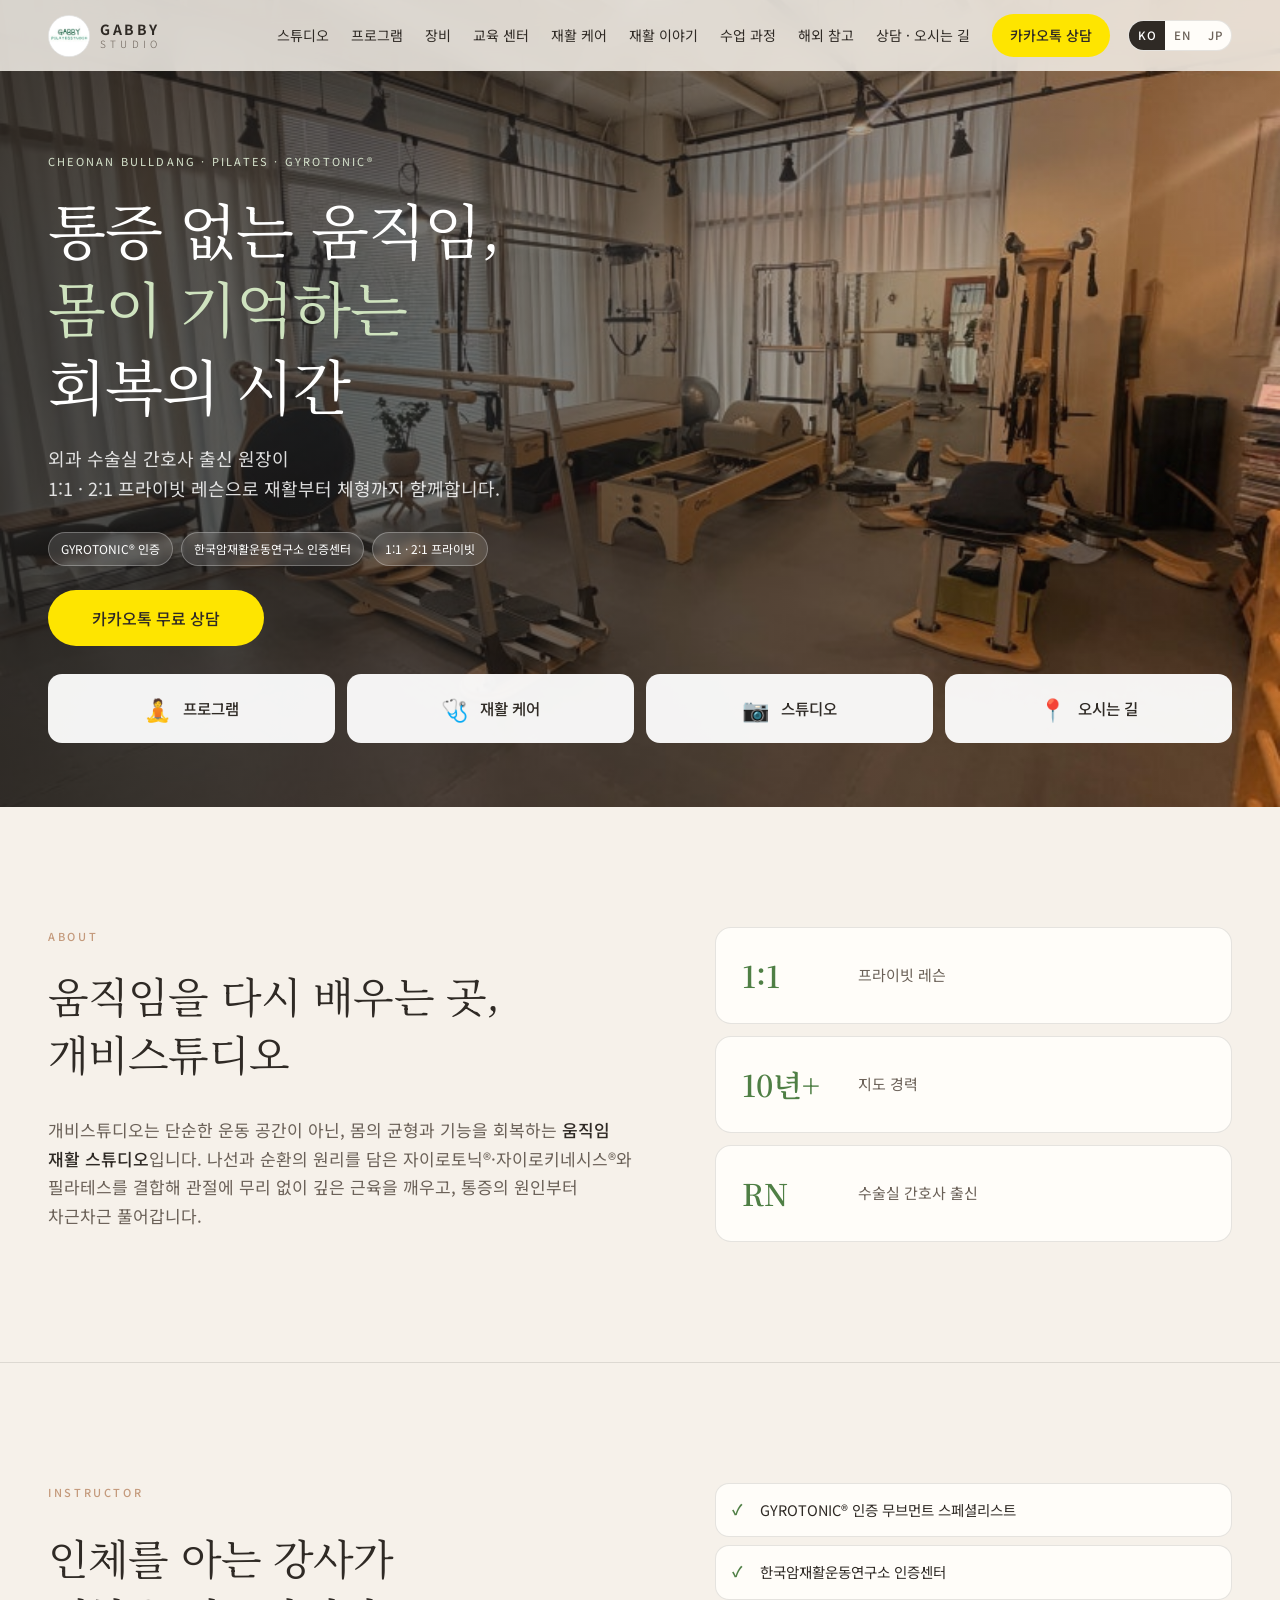
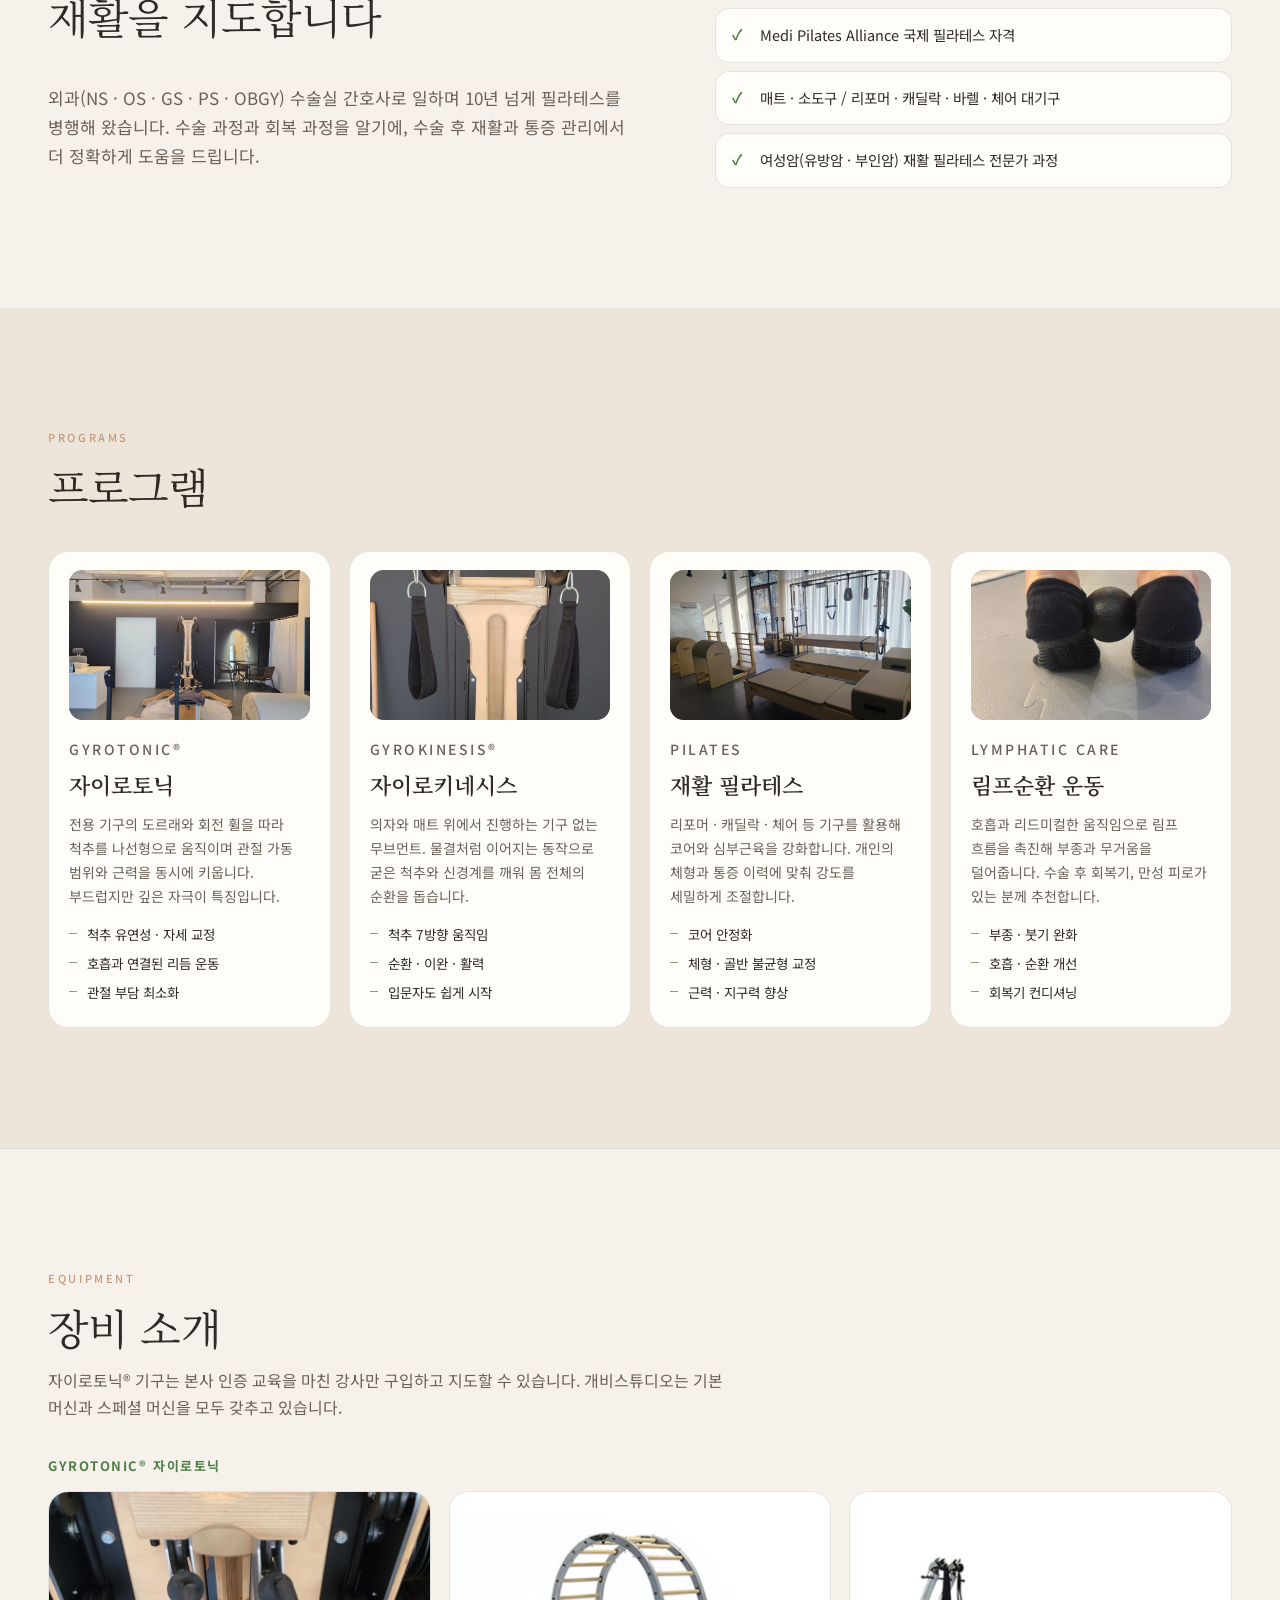
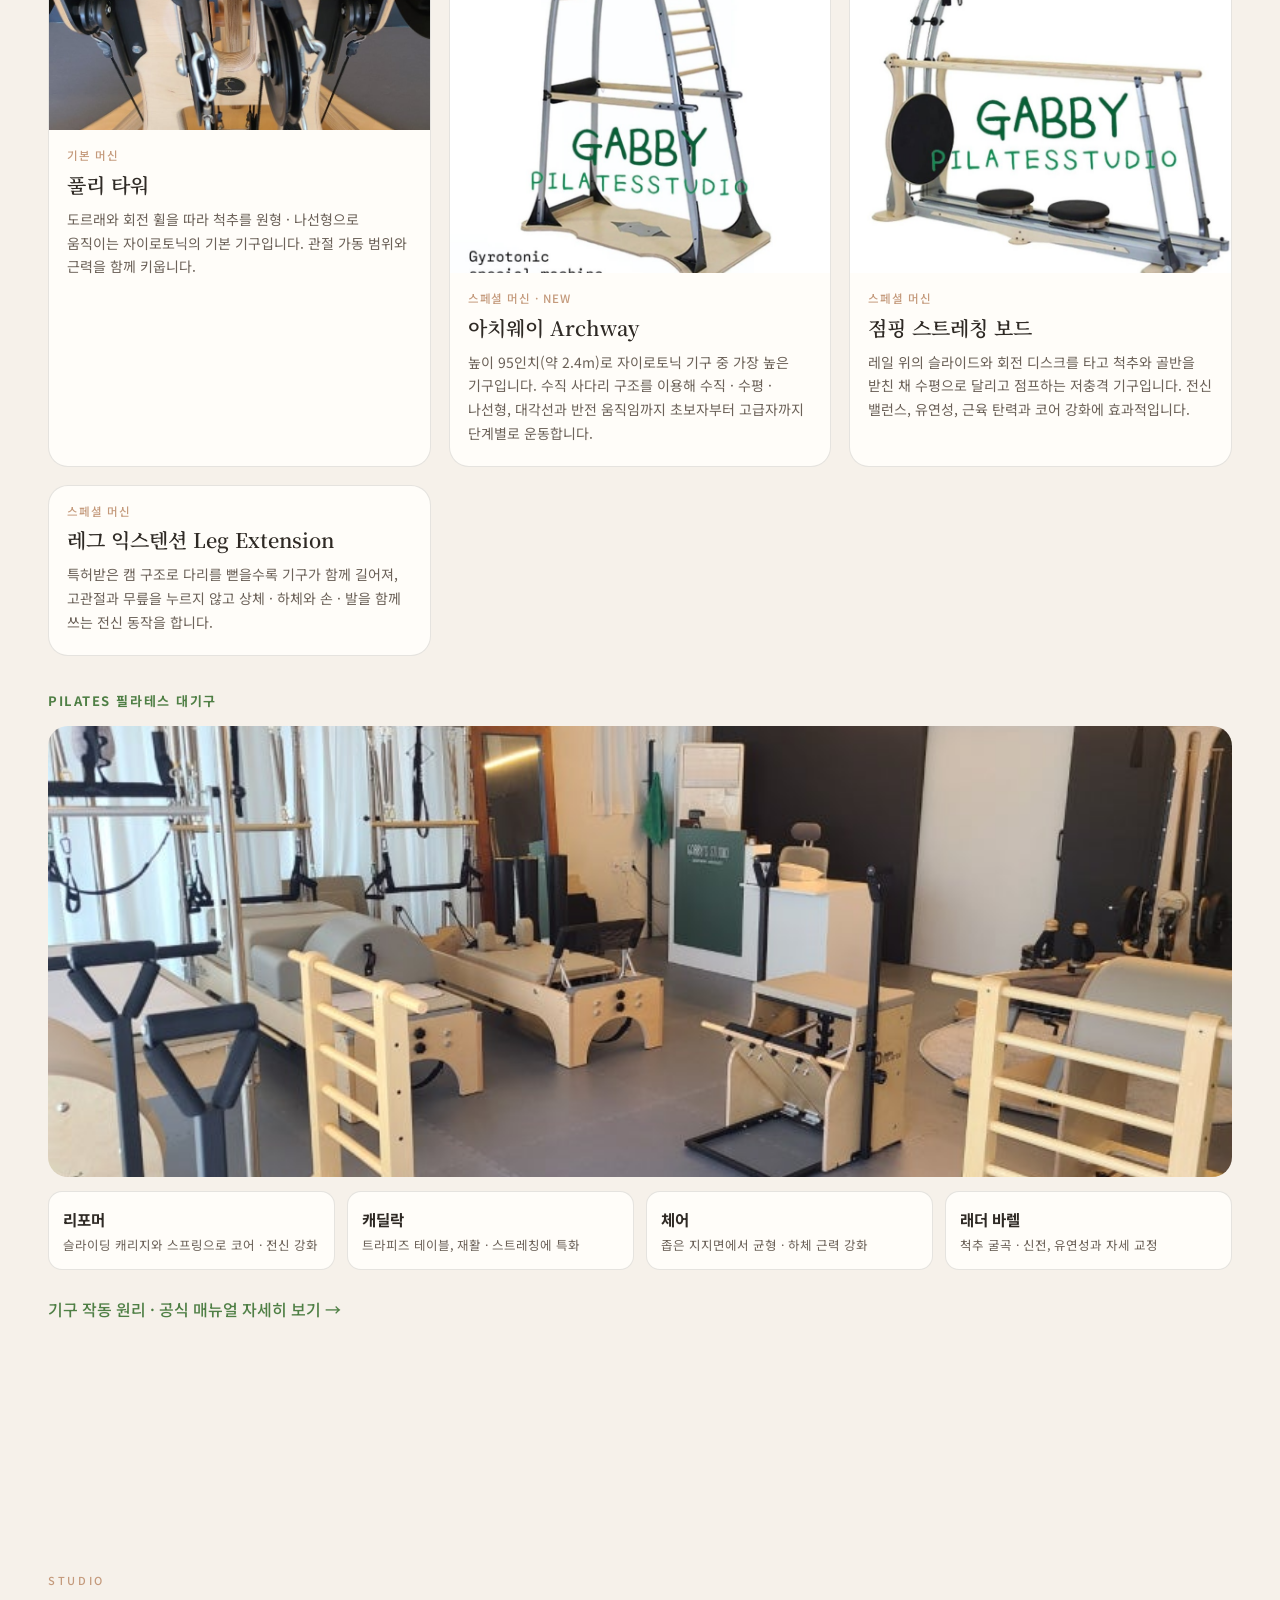
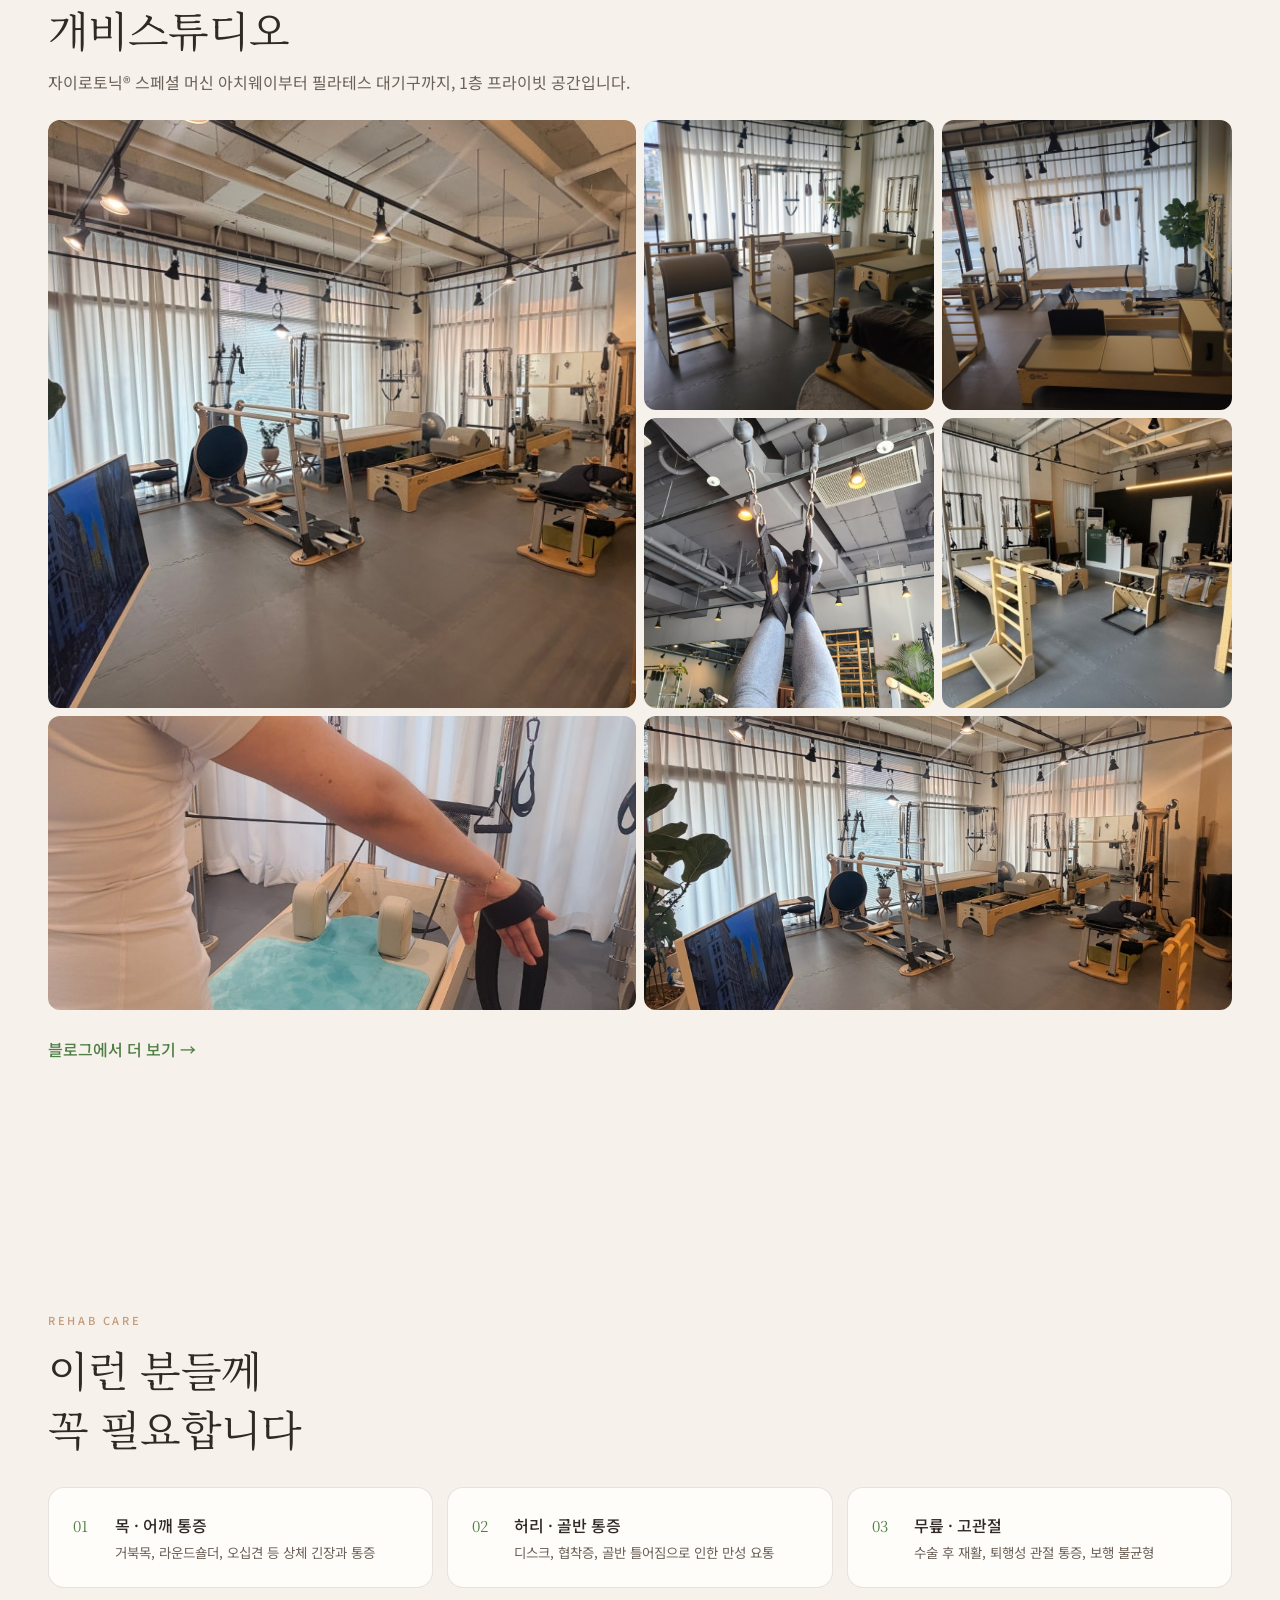
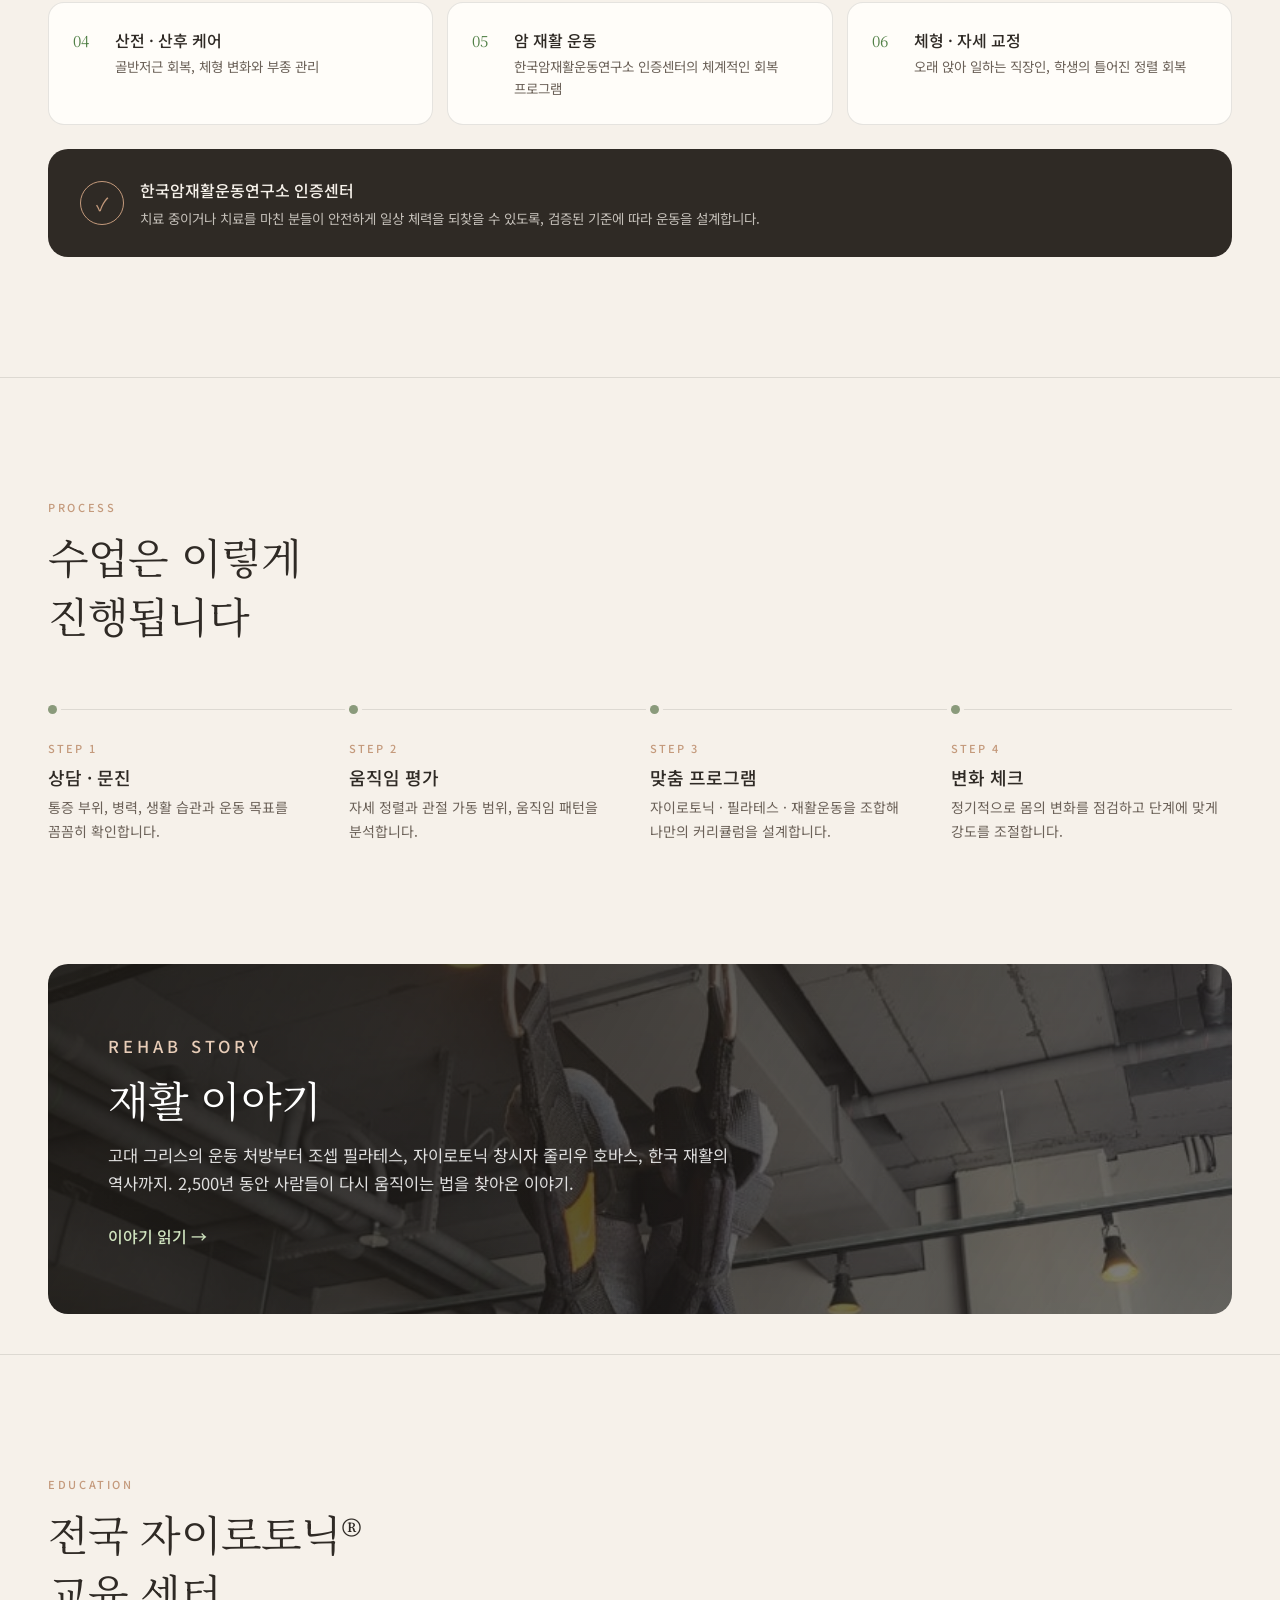
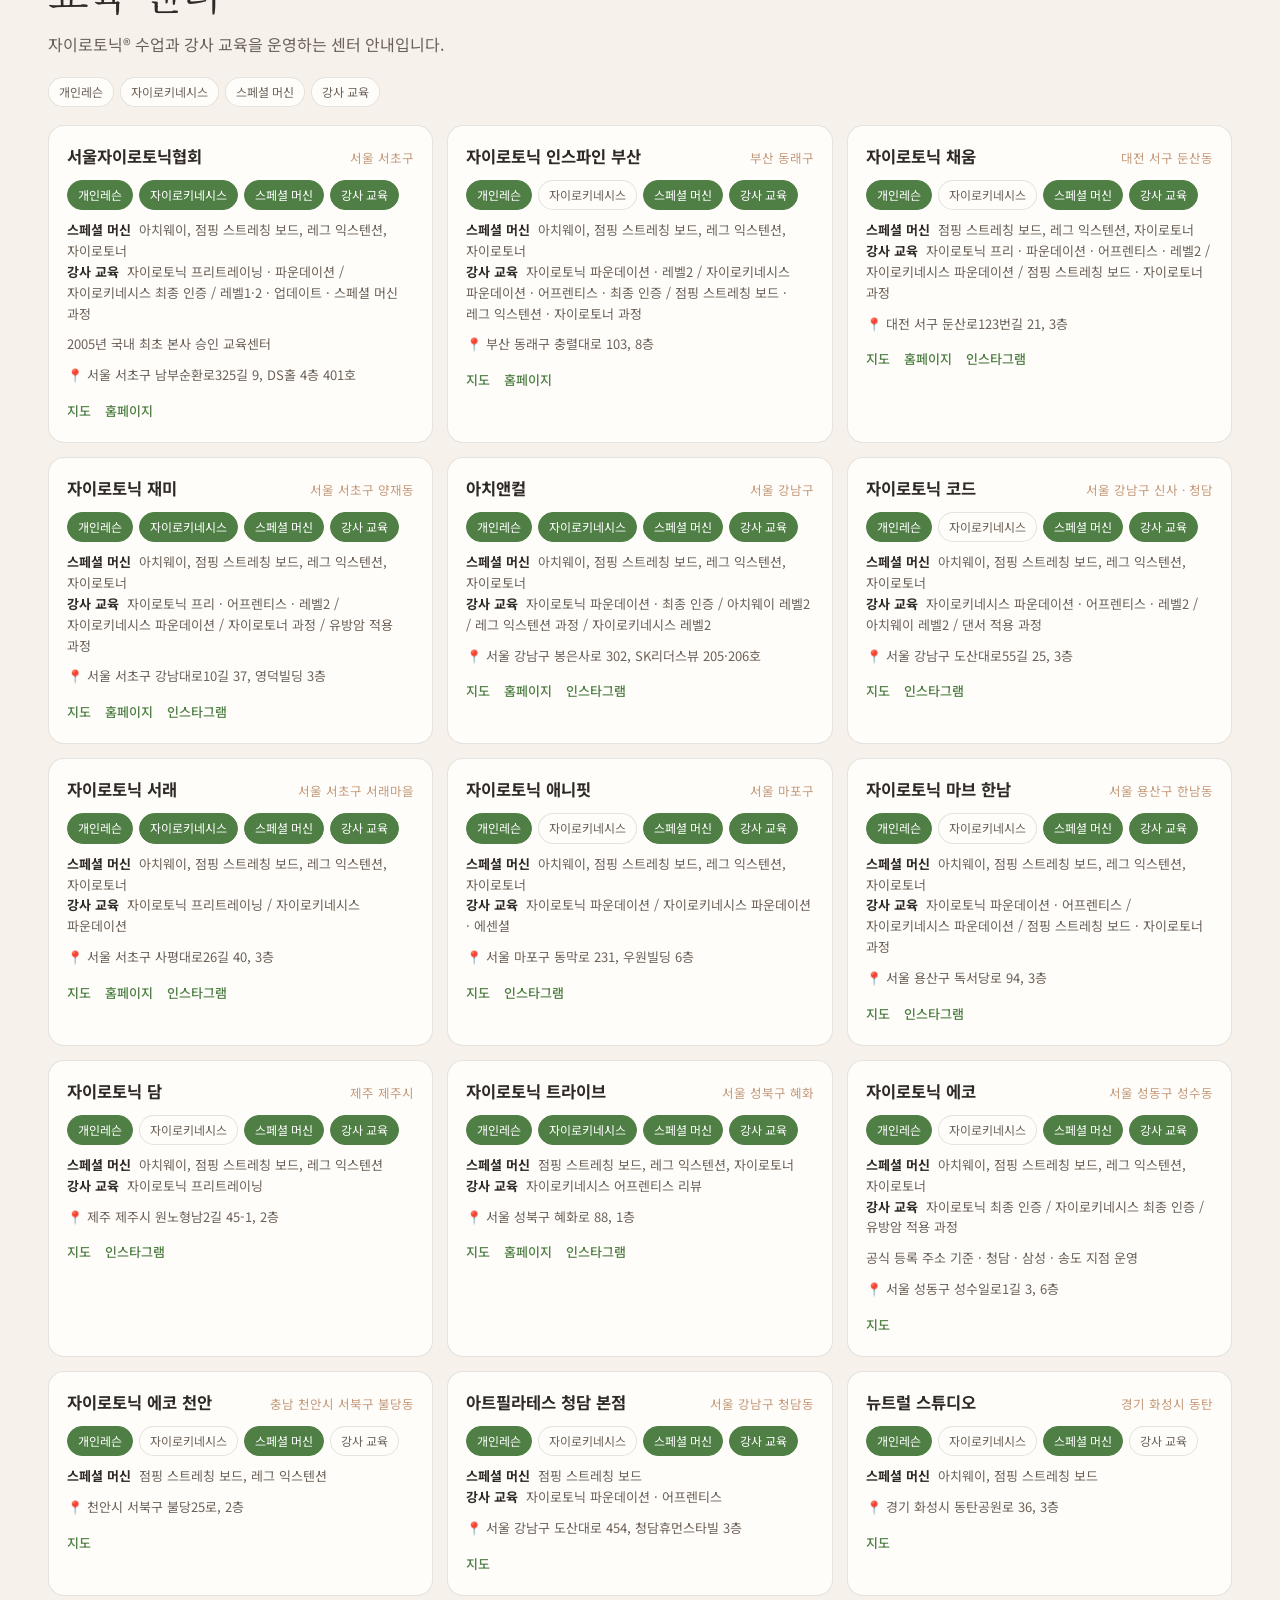
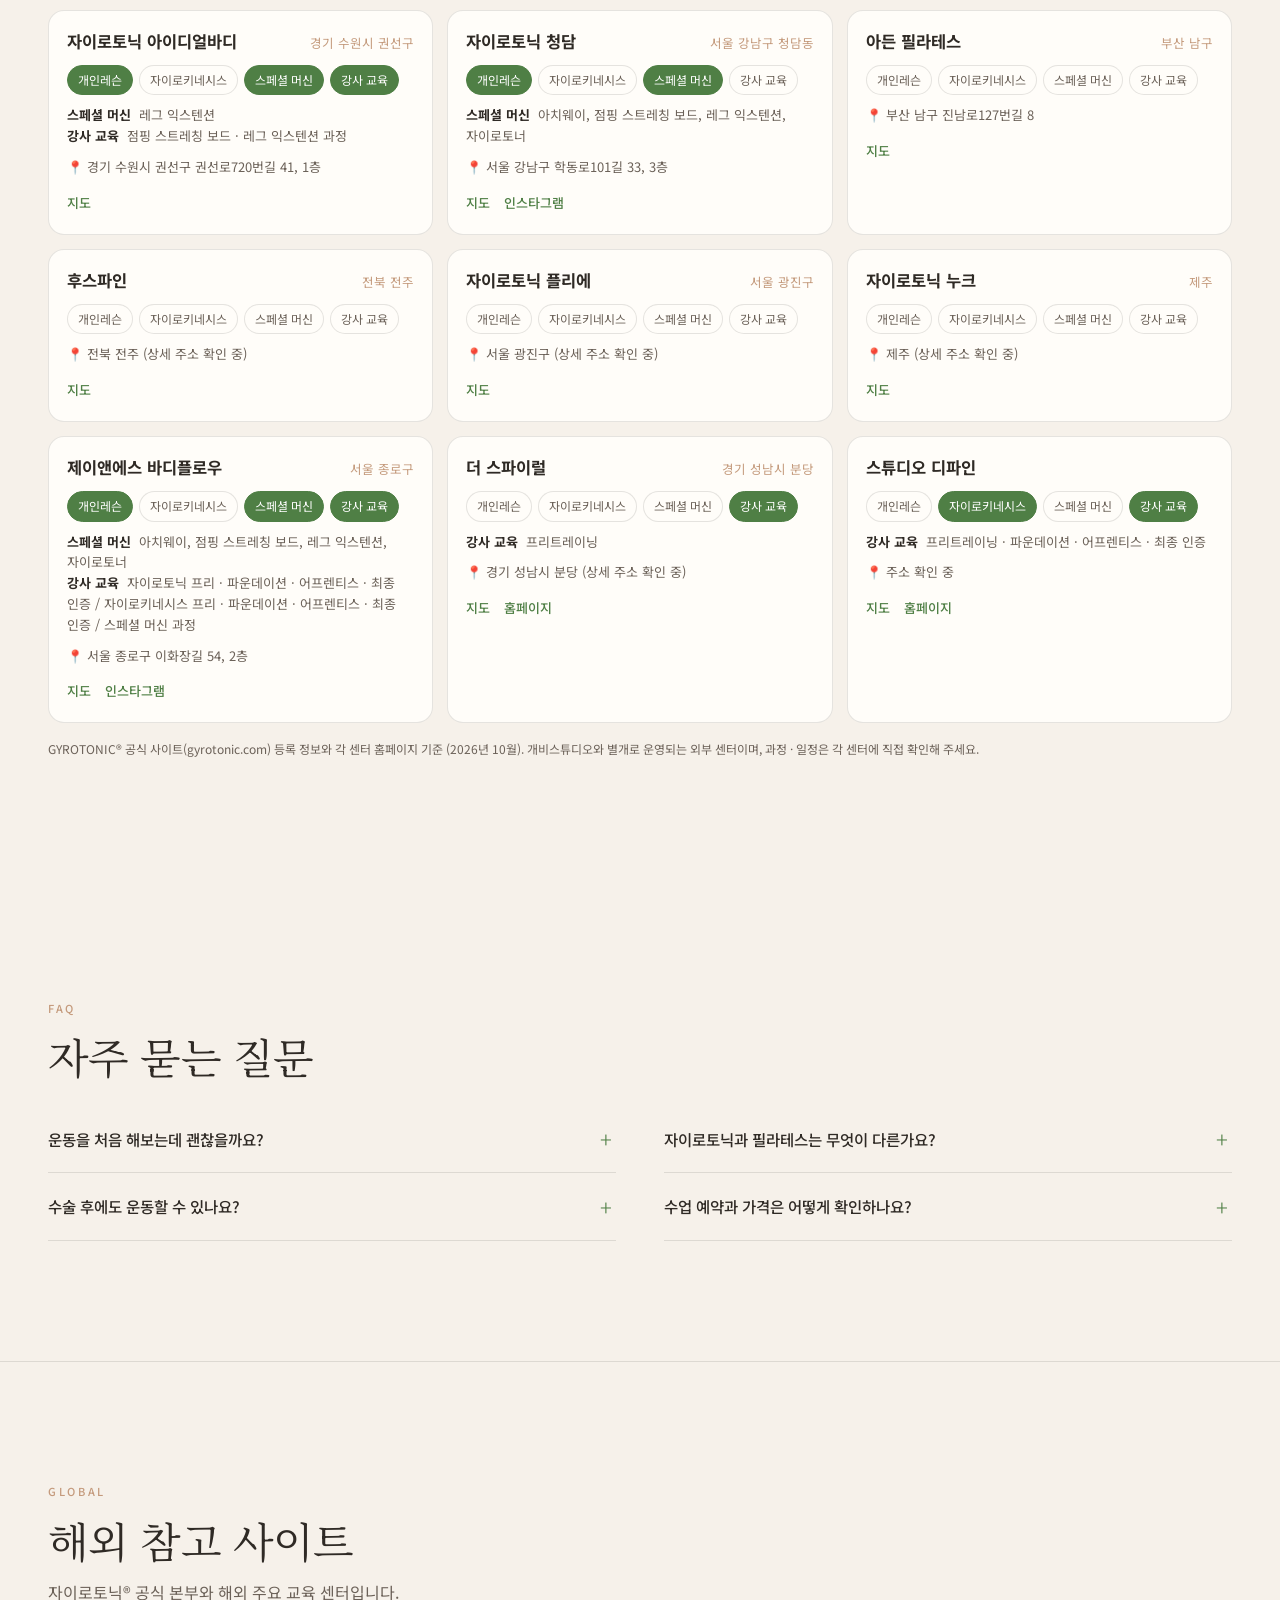
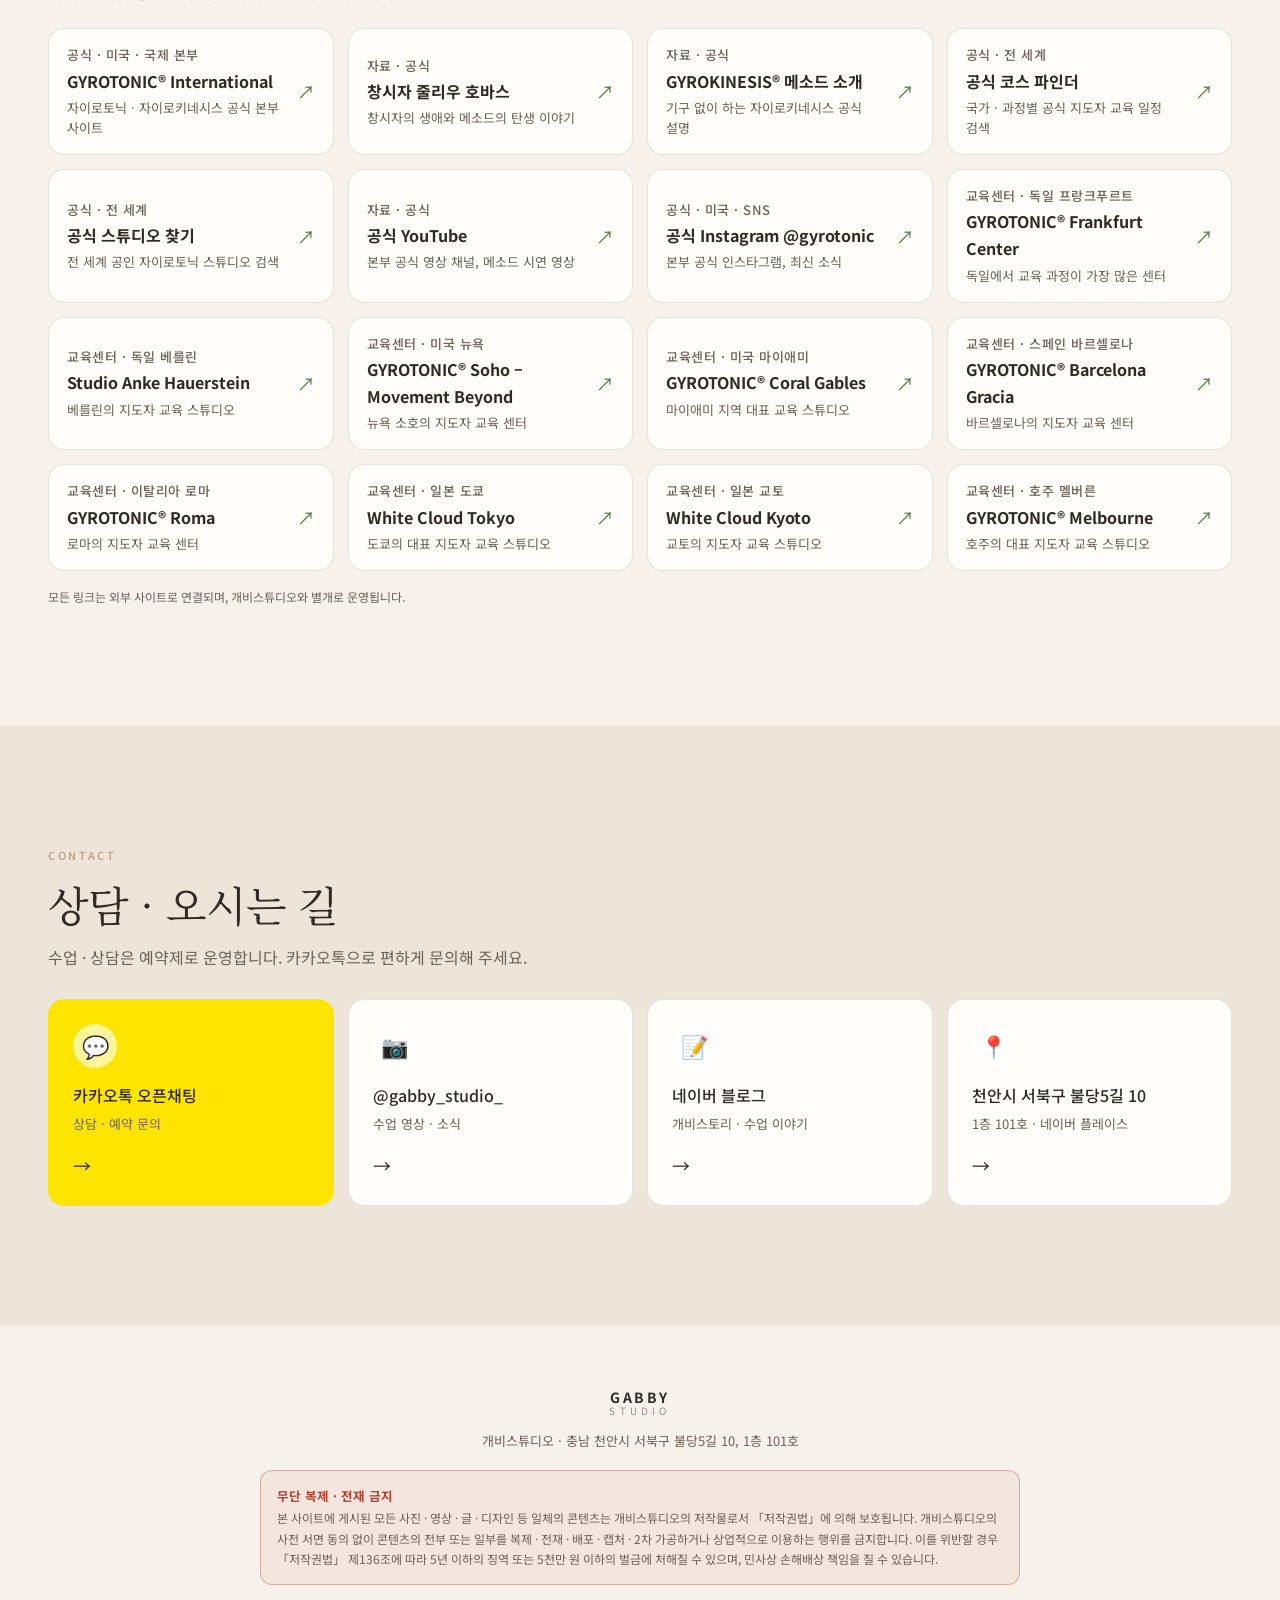
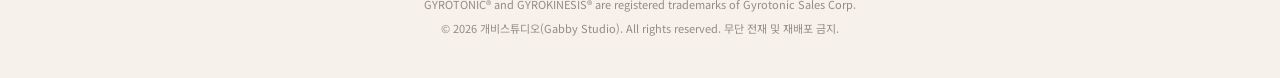
==== index.html @ ec79b652 "Add equipment principles page (KO/EN/JP): 8 machines, diagrams, safety guide, official manuals; Leg " ====
<!doctype html>
<html lang="ko">
<head>
  <meta charset="utf-8">
  <meta name="viewport" content="width=device-width, initial-scale=1, viewport-fit=cover">
  <title>개비스튜디오 | 천안 불당동 필라테스 · 자이로토닉 · 재활운동</title>
  <meta name="description" content="천안 불당동 개비스튜디오. 자이로토닉® 인증 무브먼트 스페셜리스트의 재활운동, 통증관리, 림프순환 프로그램. 한국암재활운동연구소 인증센터.">
  <meta name="theme-color" content="#f6f1ea">
  <meta property="og:title" content="개비스튜디오 | 필라테스 · 자이로토닉 · 재활">
  <meta property="og:description" content="통증 없는 움직임을 위한 1:1 맞춤 재활 필라테스 & 자이로토닉">
  <meta property="og:type" content="website">
  <meta property="og:url" content="https://www.gabby.co.kr/">
  <link rel="canonical" href="https://www.gabby.co.kr/">
  <link rel="alternate" hreflang="ko" href="https://www.gabby.co.kr/">
  <link rel="alternate" hreflang="en" href="https://www.gabby.co.kr/en/">
  <link rel="alternate" hreflang="ja" href="https://www.gabby.co.kr/ja/">
  <link rel="alternate" hreflang="x-default" href="https://www.gabby.co.kr/">
  <meta name="naver-site-verification" content="83f2790d536a6878b8a62145b35c53e47a881fea" />
  <link rel="preconnect" href="https://fonts.googleapis.com">
  <link rel="preconnect" href="https://fonts.gstatic.com" crossorigin>
  <link href="https://fonts.googleapis.com/css2?family=Noto+Sans+KR:wght@300;400;500;700&family=Noto+Serif+KR:wght@400;600&display=swap" rel="stylesheet">
  <link rel="stylesheet" href="styles.css?v=202610151909">
  <meta property="og:image" content="https://www.gabby.co.kr/images/hero.jpg">
  <meta property="og:locale" content="ko_KR">
  <meta property="og:site_name" content="개비스튜디오">
  <meta name="twitter:card" content="summary_large_image">
  <script type="application/ld+json">{"@context":"https://schema.org","@type":"ExerciseGym","@id":"https://www.gabby.co.kr/#studio","name":"개비스튜디오","alternateName":["개비스튜디오","Gabby Studio","GABBY STUDIO"],"description":"천안 불당동 필라테스 · 자이로토닉 · 재활운동 스튜디오. 1:1 · 2:1 프라이빗 레슨.","url":"https://www.gabby.co.kr/","inLanguage":"ko","image":["https://www.gabby.co.kr/images/hero.jpg","https://www.gabby.co.kr/images/gallery-1.jpg"],"logo":"https://www.gabby.co.kr/images/profile.jpg","address":{"@type":"PostalAddress","streetAddress":"불당5길 10, 1층 101호","addressLocality":"천안시 서북구","addressRegion":"충청남도","addressCountry":"KR"},"hasMap":"https://naver.me/xgu2w0qa","sameAs":["https://www.instagram.com/gabby_studio_/","https://blog.naver.com/gabbystory","https://naver.me/xgu2w0qa","https://open.kakao.com/o/s1LTdccg"],"knowsAbout":["Pilates","GYROTONIC","GYROKINESIS","Rehabilitation exercise","재활 필라테스","자이로토닉","암 재활 운동"]}</script>
</head>
<body>
  <header class="header" id="top">
    <a href="#top" class="logo" aria-label="개비스튜디오 홈">
      <img class="logo-mark" src="images/profile.jpg" alt="" width="42" height="42">
      <span class="logo-text">GABBY<small>STUDIO</small></span>
    </a>
    <div class="lang" aria-label="언어 선택">
      <a href="./" lang="ko" aria-current="true">KO</a><a href="en/" lang="en">EN</a><a href="ja/" lang="ja">JP</a>
    </div>
    <button class="menu-btn" aria-label="메뉴 열기" aria-expanded="false" aria-controls="nav">
      <span></span><span></span>
    </button>
    <nav class="nav" id="nav">
      <a href="#about">스튜디오</a>
      <a href="#programs">프로그램</a>
      <a href="#equipment">장비</a>
      <a href="#centers">교육 센터</a>
      <a href="#rehab">재활 케어</a>
      <a href="story/">재활 이야기</a>
      <a href="#process">수업 과정</a>
      <a href="#refs">해외 참고</a>
      <a href="#contact">상담 · 오시는 길</a>
      <a class="nav-cta" href="https://open.kakao.com/o/s1LTdccg" target="_blank" rel="noopener">카카오톡 상담</a>
    </nav>
  </header>

  <main>
    <!-- HERO -->
    <section class="hero">
      <div class="hero-inner">
        <p class="eyebrow">Cheonan Bulldang · Pilates · GYROTONIC®</p>
        <h1>통증 없는 움직임,<br><em>몸이 기억하는</em><br>회복의 시간</h1>
        <p class="hero-lead">외과 수술실 간호사 출신 원장이<br>1:1 · 2:1 프라이빗 레슨으로 재활부터 체형까지 함께합니다.</p>
        <ul class="hero-badges">
          <li>GYROTONIC® 인증</li>
          <li>한국암재활운동연구소 인증센터</li>
          <li>1:1 · 2:1 프라이빗</li>
        </ul>
        <a class="btn btn-primary btn-block" href="https://open.kakao.com/o/s1LTdccg" target="_blank" rel="noopener">카카오톡 무료 상담</a>
      </div>
      <nav class="quick" aria-label="바로가기">
        <a href="#programs"><span aria-hidden="true">🧘</span>프로그램</a>
        <a href="#rehab"><span aria-hidden="true">🩺</span>재활 케어</a>
        <a href="#gallery"><span aria-hidden="true">📷</span>스튜디오</a>
        <a href="#contact"><span aria-hidden="true">📍</span>오시는 길</a>
      </nav>
    </section>

    <!-- ABOUT -->
    <section class="section about reveal" id="about">
      <p class="section-tag">About</p>
      <h2>움직임을 다시 배우는 곳,<br>개비스튜디오</h2>
      <p class="lead">
        개비스튜디오는 단순한 운동 공간이 아닌, 몸의 균형과 기능을 회복하는 <strong>움직임 재활 스튜디오</strong>입니다.
        나선과 순환의 원리를 담은 자이로토닉®·자이로키네시스®와 필라테스를 결합해
        관절에 무리 없이 깊은 근육을 깨우고, 통증의 원인부터 차근차근 풀어갑니다.
      </p>
      <div class="stats">
        <div><strong>1:1</strong><span>프라이빗 레슨</span></div>
        <div><strong>10년+</strong><span>지도 경력</span></div>
        <div><strong>RN</strong><span>수술실 간호사 출신</span></div>
      </div>
    </section>

    <!-- INSTRUCTOR -->
    <section class="section instructor" id="instructor">
      <p class="section-tag reveal">Instructor</p>
      <h2 class="reveal">인체를 아는 강사가<br>재활을 지도합니다</h2>
      <p class="lead reveal">외과(NS · OS · GS · PS · OBGY) 수술실 간호사로 일하며 10년 넘게 필라테스를 병행해 왔습니다. 수술 과정과 회복 과정을 알기에, 수술 후 재활과 통증 관리에서 더 정확하게 도움을 드립니다.</p>
      <ul class="cred reveal">
        <li>GYROTONIC® 인증 무브먼트 스페셜리스트</li>
        <li>한국암재활운동연구소 인증센터</li>
        <li>Medi Pilates Alliance 국제 필라테스 자격</li>
        <li>매트 · 소도구 / 리포머 · 캐딜락 · 바렐 · 체어 대기구</li>
        <li>여성암(유방암 · 부인암) 재활 필라테스 전문가 과정</li>
      </ul>
    </section>

    <!-- PROGRAMS -->
    <section class="section programs" id="programs">
      <p class="section-tag reveal">Programs</p>
      <h2 class="reveal">프로그램</h2>
      <p class="section-desc reveal">옆으로 밀어 모든 프로그램을 확인하세요 →</p>
      <div class="cards" role="list">
        <article class="card reveal" role="listitem">
          <div class="card-visual v1"><span aria-hidden="true">GT</span><img src="images/program-gyrotonic.jpg" alt="자이로토닉 수업" loading="lazy" onerror="this.remove()"></div>
          <p class="card-tag">GYROTONIC®</p>
          <h3>자이로토닉</h3>
          <p>전용 기구의 도르래와 회전 휠을 따라 척추를 나선형으로 움직이며 관절 가동 범위와 근력을 동시에 키웁니다. 부드럽지만 깊은 자극이 특징입니다.</p>
          <ul><li>척추 유연성 · 자세 교정</li><li>호흡과 연결된 리듬 운동</li><li>관절 부담 최소화</li></ul>
        </article>
        <article class="card reveal" role="listitem">
          <div class="card-visual v2"><span aria-hidden="true">GK</span><img src="images/program-gyrokinesis.jpg" alt="자이로키네시스 수업" loading="lazy" onerror="this.remove()"></div>
          <p class="card-tag">GYROKINESIS®</p>
          <h3>자이로키네시스</h3>
          <p>의자와 매트 위에서 진행하는 기구 없는 무브먼트. 물결처럼 이어지는 동작으로 굳은 척추와 신경계를 깨워 몸 전체의 순환을 돕습니다.</p>
          <ul><li>척추 7방향 움직임</li><li>순환 · 이완 · 활력</li><li>입문자도 쉽게 시작</li></ul>
        </article>
        <article class="card reveal" role="listitem">
          <div class="card-visual v3"><span aria-hidden="true">PL</span><img src="images/program-pilates.jpg" alt="재활 필라테스 수업" loading="lazy" onerror="this.remove()"></div>
          <p class="card-tag">PILATES</p>
          <h3>재활 필라테스</h3>
          <p>리포머 · 캐딜락 · 체어 등 기구를 활용해 코어와 심부근육을 강화합니다. 개인의 체형과 통증 이력에 맞춰 강도를 세밀하게 조절합니다.</p>
          <ul><li>코어 안정화</li><li>체형 · 골반 불균형 교정</li><li>근력 · 지구력 향상</li></ul>
        </article>
        <article class="card reveal" role="listitem">
          <div class="card-visual v4"><span aria-hidden="true">LY</span><img src="images/program-lymph.jpg" alt="림프순환 운동 수업" loading="lazy" onerror="this.remove()"></div>
          <p class="card-tag">LYMPHATIC CARE</p>
          <h3>림프순환 운동</h3>
          <p>호흡과 리드미컬한 움직임으로 림프 흐름을 촉진해 부종과 무거움을 덜어줍니다. 수술 후 회복기, 만성 피로가 있는 분께 추천합니다.</p>
          <ul><li>부종 · 붓기 완화</li><li>호흡 · 순환 개선</li><li>회복기 컨디셔닝</li></ul>
        </article>
      </div>
    </section>

    <!-- EQUIPMENT -->
    <section class="section equipment" id="equipment">
      <p class="section-tag reveal">Equipment</p>
      <h2 class="reveal">장비 소개</h2>
      <p class="section-desc reveal">자이로토닉® 기구는 본사 인증 교육을 마친 강사만 구입하고 지도할 수 있습니다. 개비스튜디오는 기본 머신과 스페셜 머신을 모두 갖추고 있습니다.</p>

      <h3 class="equip-group reveal">GYROTONIC® 자이로토닉</h3>
      <div class="equip-list">
        <article class="equip reveal">
          <img src="images/equip-pulley.jpg" alt="자이로토닉 풀리 타워" loading="lazy">
          <div>
            <p class="equip-tag">기본 머신</p>
            <h4>풀리 타워</h4>
            <p>도르래와 회전 휠을 따라 척추를 원형 · 나선형으로 움직이는 자이로토닉의 기본 기구입니다. 관절 가동 범위와 근력을 함께 키웁니다.</p>
          </div>
        </article>
        <article class="equip reveal">
          <img class="contain" src="images/equip-archway.jpg" alt="자이로토닉 스페셜 머신 아치웨이" loading="lazy">
          <div>
            <p class="equip-tag">스페셜 머신 · NEW</p>
            <h4>아치웨이 Archway</h4>
            <p>높이 95인치(약 2.4m)로 자이로토닉 기구 중 가장 높은 기구입니다. 수직 사다리 구조를 이용해 수직 · 수평 · 나선형, 대각선과 반전 움직임까지 초보자부터 고급자까지 단계별로 운동합니다.</p>
          </div>
        </article>
        <article class="equip reveal">
          <img class="contain" src="images/equip-jsb.jpg" alt="자이로토닉 점핑 스트레칭 보드" loading="lazy">
          <div>
            <p class="equip-tag">스페셜 머신</p>
            <h4>점핑 스트레칭 보드</h4>
            <p>레일 위의 슬라이드와 회전 디스크를 타고 척추와 골반을 받친 채 수평으로 달리고 점프하는 저충격 기구입니다. 전신 밸런스, 유연성, 근육 탄력과 코어 강화에 효과적입니다.</p>
          </div>
        </article>
        <article class="equip reveal">
          <img class="contain" src="images/equip-legext.jpg" alt="자이로토닉 레그 익스텐션" loading="lazy" onerror="this.remove()">
          <div>
            <p class="equip-tag">스페셜 머신</p>
            <h4>레그 익스텐션 Leg Extension</h4>
            <p>특허받은 캠 구조로 다리를 뻗을수록 기구가 함께 길어져, 고관절과 무릎을 누르지 않고 상체 · 하체와 손 · 발을 함께 쓰는 전신 동작을 합니다.</p>
          </div>
        </article>
      </div>

      <h3 class="equip-group reveal">PILATES 필라테스 대기구</h3>
      <img class="equip-photo reveal" src="images/equip-pilates.jpg" alt="개비스튜디오 필라테스 대기구" loading="lazy">
      <ul class="equip-chips reveal">
        <li><strong>리포머</strong><span>슬라이딩 캐리지와 스프링으로 코어 · 전신 강화</span></li>
        <li><strong>캐딜락</strong><span>트라피즈 테이블, 재활 · 스트레칭에 특화</span></li>
        <li><strong>체어</strong><span>좁은 지지면에서 균형 · 하체 근력 강화</span></li>
        <li><strong>래더 바렐</strong><span>척추 굴곡 · 신전, 유연성과 자세 교정</span></li>
      </ul>
      <a class="text-link reveal" href="equipment/">기구 작동 원리 · 공식 매뉴얼 자세히 보기 →</a>
    </section>

    <!-- GALLERY -->
    <section class="section gallery" id="gallery">
      <p class="section-tag reveal">Studio</p>
      <h2 class="reveal">개비스튜디오</h2>
      <p class="section-desc reveal">자이로토닉® 스페셜 머신 아치웨이부터 필라테스 대기구까지, 1층 프라이빗 공간입니다.</p>
      <div class="gallery-grid">
        <img src="images/gallery-1.jpg" alt="개비스튜디오 내부 전경" loading="lazy">
        <img src="images/gallery-2.jpg" alt="필라테스 대기구" loading="lazy">
        <img src="images/gallery-3.jpg" alt="필라테스 대기구" loading="lazy">
        <img src="images/gallery-4.jpg" alt="자이로토닉 수업" loading="lazy">
        <img src="images/gallery-5.jpg" alt="스튜디오 기구 배치" loading="lazy">
        <img src="images/gallery-6.jpg" alt="리포머 수업" loading="lazy">
        <img src="images/gallery-7.jpg" alt="개비스튜디오 수업 공간" loading="lazy">
      </div>
      <a class="text-link reveal" href="https://blog.naver.com/gabbystory" target="_blank" rel="noopener">블로그에서 더 보기 →</a>
    </section>

    <!-- REHAB -->
    <section class="section rehab" id="rehab">
      <p class="section-tag reveal">Rehab Care</p>
      <h2 class="reveal">이런 분들께<br>꼭 필요합니다</h2>
      <ul class="rehab-list">
        <li class="reveal"><span class="ico">01</span><div><h3>목 · 어깨 통증</h3><p>거북목, 라운드숄더, 오십견 등 상체 긴장과 통증</p></div></li>
        <li class="reveal"><span class="ico">02</span><div><h3>허리 · 골반 통증</h3><p>디스크, 협착증, 골반 틀어짐으로 인한 만성 요통</p></div></li>
        <li class="reveal"><span class="ico">03</span><div><h3>무릎 · 고관절</h3><p>수술 후 재활, 퇴행성 관절 통증, 보행 불균형</p></div></li>
        <li class="reveal"><span class="ico">04</span><div><h3>산전 · 산후 케어</h3><p>골반저근 회복, 체형 변화와 부종 관리</p></div></li>
        <li class="reveal"><span class="ico">05</span><div><h3>암 재활 운동</h3><p>한국암재활운동연구소 인증센터의 체계적인 회복 프로그램</p></div></li>
        <li class="reveal"><span class="ico">06</span><div><h3>체형 · 자세 교정</h3><p>오래 앉아 일하는 직장인, 학생의 틀어진 정렬 회복</p></div></li>
      </ul>
      <div class="cert reveal">
        <div class="cert-seal" aria-hidden="true">✓</div>
        <div>
          <p class="cert-title">한국암재활운동연구소 인증센터</p>
          <p class="cert-desc">치료 중이거나 치료를 마친 분들이 안전하게 일상 체력을 되찾을 수 있도록, 검증된 기준에 따라 운동을 설계합니다.</p>
        </div>
      </div>
    </section>

    <!-- PROCESS -->
    <section class="section process" id="process">
      <p class="section-tag reveal">Process</p>
      <h2 class="reveal">수업은 이렇게<br>진행됩니다</h2>
      <ol class="steps">
        <li class="reveal"><span>STEP 1</span><h3>상담 · 문진</h3><p>통증 부위, 병력, 생활 습관과 운동 목표를 꼼꼼히 확인합니다.</p></li>
        <li class="reveal"><span>STEP 2</span><h3>움직임 평가</h3><p>자세 정렬과 관절 가동 범위, 움직임 패턴을 분석합니다.</p></li>
        <li class="reveal"><span>STEP 3</span><h3>맞춤 프로그램</h3><p>자이로토닉 · 필라테스 · 재활운동을 조합해 나만의 커리큘럼을 설계합니다.</p></li>
        <li class="reveal"><span>STEP 4</span><h3>변화 체크</h3><p>정기적으로 몸의 변화를 점검하고 단계에 맞게 강도를 조절합니다.</p></li>
      </ol>
    </section>

    <!-- STORY TEASER -->
    <section class="section story-teaser-wrap">
      <a class="story-teaser reveal" href="story/">
        <p class="section-tag">Rehab Story</p>
        <h2>재활 이야기</h2>
        <p>고대 그리스의 운동 처방부터 조셉 필라테스, 자이로토닉 창시자 줄리우 호바스, 한국 재활의 역사까지. 2,500년 동안 사람들이 다시 움직이는 법을 찾아온 이야기.</p>
        <span class="text-link">이야기 읽기 →</span>
      </a>
    </section>

    <!-- EDUCATION CENTERS -->
    <section class="section centers" id="centers">
      <p class="section-tag reveal">Education</p>
      <h2 class="reveal">전국 자이로토닉®<br>교육 센터</h2>
      <p class="section-desc reveal">자이로토닉® 수업과 강사 교육을 운영하는 센터 안내입니다.</p>
      <div class="center-legend reveal"><span>개인레슨</span><span>자이로키네시스</span><span>스페셜 머신</span><span>강사 교육</span></div>
      <div class="center-list" id="center-list"></div>
      <p class="center-note">GYROTONIC® 공식 사이트(gyrotonic.com) 등록 정보와 각 센터 홈페이지 기준 (2026년 10월). 개비스튜디오와 별개로 운영되는 외부 센터이며, 과정 · 일정은 각 센터에 직접 확인해 주세요.</p>
    </section>

    <!-- FAQ -->
    <section class="section faq" id="faq">
      <p class="section-tag reveal">FAQ</p>
      <h2 class="reveal">자주 묻는 질문</h2>
      <details class="reveal"><summary>운동을 처음 해보는데 괜찮을까요?</summary><p>네. 모든 수업은 첫 상담과 움직임 평가 후 개인 수준에 맞춰 시작하므로 운동 경험이 없어도 부담 없이 참여하실 수 있습니다.</p></details>
      <details class="reveal"><summary>자이로토닉과 필라테스는 무엇이 다른가요?</summary><p>필라테스가 코어 안정화와 정렬에 집중한다면, 자이로토닉은 원형 · 나선형의 연속 동작으로 척추와 관절을 3차원적으로 움직이는 것이 특징입니다. 개비스튜디오에서는 두 방법을 몸 상태에 맞게 함께 활용합니다.</p></details>
      <details class="reveal"><summary>수술 후에도 운동할 수 있나요?</summary><p>담당 의료진의 운동 허가 이후 가능합니다. 상담 시 수술 이력과 현재 상태를 알려주시면 회복 단계에 맞는 안전한 프로그램을 안내해 드립니다.</p></details>
      <details class="reveal"><summary>수업 예약과 가격은 어떻게 확인하나요?</summary><p>수업과 상담은 모두 예약제로 운영합니다. 상담은 방문 상담을 원칙으로 하며, 수강료와 시간은 카카오톡 오픈채팅으로 문의해 주시면 안내해 드립니다. 수업 중에는 전화를 받기 어려워 메시지 문의를 부탁드립니다.</p></details>
    </section>

    <!-- OVERSEAS REFERENCES -->
    <section class="section refs" id="refs">
      <p class="section-tag reveal">Global</p>
      <h2 class="reveal">해외 참고 사이트</h2>
      <p class="section-desc reveal">자이로토닉® 공식 본부와 해외 주요 교육 센터입니다.</p>
      <div class="ref-list" id="ref-list"></div>
      <p class="center-note">모든 링크는 외부 사이트로 연결되며, 개비스튜디오와 별개로 운영됩니다.</p>
    </section>

    <!-- CONTACT -->
    <section class="section contact" id="contact">
      <p class="section-tag reveal">Contact</p>
      <h2 class="reveal">상담 · 오시는 길</h2>
      <p class="section-desc reveal">수업 · 상담은 예약제로 운영합니다. 카카오톡으로 편하게 문의해 주세요.</p>
      <div class="contact-grid">
        <a class="contact-card kakao reveal" href="https://open.kakao.com/o/s1LTdccg" target="_blank" rel="noopener">
          <span class="c-ico" aria-hidden="true">💬</span>
          <span><strong>카카오톡 오픈채팅</strong><small>상담 · 예약 문의</small></span>
          <span class="arrow" aria-hidden="true">→</span>
        </a>
        <a class="contact-card insta reveal" href="https://www.instagram.com/gabby_studio_/" target="_blank" rel="noopener">
          <span class="c-ico" aria-hidden="true">📷</span>
          <span><strong>@gabby_studio_</strong><small>수업 영상 · 소식</small></span>
          <span class="arrow" aria-hidden="true">→</span>
        </a>
        <a class="contact-card blog reveal" href="https://blog.naver.com/gabbystory" target="_blank" rel="noopener">
          <span class="c-ico" aria-hidden="true">📝</span>
          <span><strong>네이버 블로그</strong><small>개비스토리 · 수업 이야기</small></span>
          <span class="arrow" aria-hidden="true">→</span>
        </a>
        <a class="contact-card map reveal" href="https://naver.me/xgu2w0qa" target="_blank" rel="noopener">
          <span class="c-ico" aria-hidden="true">📍</span>
          <span><strong>천안시 서북구 불당5길 10</strong><small>1층 101호 · 네이버 플레이스</small></span>
          <span class="arrow" aria-hidden="true">→</span>
        </a>
      </div>
    </section>
  </main>

  <footer class="footer">
    <p class="logo-text">GABBY<small>STUDIO</small></p>
    <p>개비스튜디오 · 충남 천안시 서북구 불당5길 10, 1층 101호</p>
    <p class="copyright-warn"><strong>무단 복제 · 전재 금지</strong>본 사이트에 게시된 모든 사진 · 영상 · 글 · 디자인 등 일체의 콘텐츠는 개비스튜디오의 저작물로서 「저작권법」에 의해 보호됩니다. 개비스튜디오의 사전 서면 동의 없이 콘텐츠의 전부 또는 일부를 복제 · 전재 · 배포 · 캡처 · 2차 가공하거나 상업적으로 이용하는 행위를 금지합니다. 이를 위반할 경우 「저작권법」 제136조에 따라 5년 이하의 징역 또는 5천만 원 이하의 벌금에 처해질 수 있으며, 민사상 손해배상 책임을 질 수 있습니다.</p>
    <p class="fine">GYROTONIC® and GYROKINESIS® are registered trademarks of Gyrotonic Sales Corp.</p>
    <p class="fine">© <span id="year"></span> 개비스튜디오(Gabby Studio). All rights reserved. 무단 전재 및 재배포 금지.</p>
  </footer>

  <!-- Mobile sticky CTA -->
  <div class="sticky-cta">
    <a href="https://www.instagram.com/gabby_studio_/" target="_blank" rel="noopener" class="sc-sub">인스타그램</a>
    <a href="https://open.kakao.com/o/s1LTdccg" target="_blank" rel="noopener" class="sc-main">카카오톡 상담하기</a>
  </div>

  <script src="script.js?v=202610151909"></script>
  <script src="centers.js?v=202610151909"></script>
  <script src="refs.js?v=202610151909"></script>
</body>
</html>
---- styles.css ----
:root {
  --bg: #f6f1ea;
  --bg-alt: #ede5da;
  --surface: #fffdf9;
  --ink: #2f2a25;
  --ink-soft: #6b6158;
  --accent: #8a9a7b;      /* sage */
  --accent-dark: #4f7f45;  /* logo green */
  --clay: #c49a7c;
  --line: rgba(47, 42, 37, .12);
  --kakao: #fee500;
  --radius: 20px;
  --serif: "Noto Serif KR", serif;
  --sans: "Noto Sans KR", system-ui, -apple-system, sans-serif;
  --header-h: 60px;
}

* { box-sizing: border-box; margin: 0; padding: 0; }
html { scroll-behavior: smooth; scroll-padding-top: var(--header-h); -webkit-text-size-adjust: 100%; }
body {
  font-family: var(--sans);
  background: var(--bg);
  color: var(--ink);
  line-height: 1.7;
  word-break: keep-all;
  padding-bottom: calc(76px + env(safe-area-inset-bottom));
  overflow-x: hidden;
}
a { color: inherit; text-decoration: none; }
img { max-width: 100%; display: block; }

/* ---------- Header ---------- */
.header {
  position: fixed; inset: 0 0 auto 0; z-index: 50;
  height: var(--header-h);
  display: flex; align-items: center; justify-content: space-between;
  padding: 0 16px;
  border-bottom: 1px solid transparent;
  transition: border-color .3s;
}
/* blur on a pseudo-element so the fixed mobile nav isn't trapped by backdrop-filter */
.header::before {
  content: ""; position: absolute; inset: 0; z-index: -1;
  background: rgba(246, 241, 234, .85);
  backdrop-filter: blur(12px); -webkit-backdrop-filter: blur(12px);
}
.header.scrolled { border-color: var(--line); }
.logo { display: flex; align-items: center; gap: 10px; }
.logo-mark {
  width: 42px; height: 42px; border-radius: 50%;
  display: grid; place-items: center;
  background: #fff; object-fit: cover; border: 1px solid var(--line);
}
.logo-text { font-weight: 700; letter-spacing: .18em; font-size: 14px; line-height: 1.1; }
.logo-text small { display: block; font-weight: 300; font-size: 10px; letter-spacing: .42em; color: var(--ink-soft); }

.menu-btn {
  width: 44px; height: 44px; border: 0; background: none; cursor: pointer;
  display: flex; flex-direction: column; justify-content: center; align-items: center; gap: 7px;
  z-index: 60;
}
.menu-btn span { width: 22px; height: 1.5px; background: var(--ink); transition: transform .3s; }
.menu-btn[aria-expanded="true"] span:first-child { transform: translateY(4.25px) rotate(45deg); }
.menu-btn[aria-expanded="true"] span:last-child { transform: translateY(-4.25px) rotate(-45deg); }

.nav {
  position: fixed; inset: 0; z-index: 55;
  background: var(--bg);
  display: flex; flex-direction: column; justify-content: center; gap: 6px;
  padding: 0 28px;
  opacity: 0; visibility: hidden; transition: opacity .3s, visibility .3s;
}
.nav.open { opacity: 1; visibility: visible; }
.nav a { font-family: var(--serif); font-size: 26px; padding: 10px 0; border-bottom: 1px solid var(--line); }
.nav .nav-cta {
  margin-top: 24px; border: 0; text-align: center;
  font-family: var(--sans); font-size: 16px; font-weight: 500;
  background: var(--kakao); border-radius: 999px; padding: 16px;
}

/* ---------- Buttons ---------- */
.btn {
  display: inline-flex; align-items: center; justify-content: center;
  min-height: 52px; padding: 0 26px; border-radius: 999px;
  font-weight: 500; font-size: 15px; transition: transform .2s, background .2s;
}
.btn:active { transform: scale(.97); }
.btn-primary { background: var(--ink); color: var(--bg); }
.btn-ghost { border: 1px solid var(--ink); }

/* ---------- Hero ---------- */
.hero {
  position: relative;
  display: flex; flex-direction: column; gap: 28px;
  padding: calc(var(--header-h) + 36px) 20px 32px;
  overflow: hidden;
  background: linear-gradient(180deg, #efe6da 0%, var(--bg) 100%);
}
.hero-bg { position: absolute; inset: 0; pointer-events: none; }
.spiral {
  position: absolute; border-radius: 50%;
  border: 1px solid rgba(138, 154, 123, .45);
  animation: spin 40s linear infinite;
}
.spiral::after {
  content: ""; position: absolute; top: -5px; left: 50%;
  width: 10px; height: 10px; border-radius: 50%; background: var(--clay);
}
.s1 { width: 520px; height: 520px; top: -120px; right: -260px; }
.s2 { width: 360px; height: 360px; top: -40px; right: -180px; animation-duration: 28s; animation-direction: reverse; border-color: rgba(196, 154, 124, .4); }
.s3 { width: 200px; height: 200px; top: 40px; right: -100px; animation-duration: 18s; }
@keyframes spin { to { transform: rotate(360deg); } }

.hero-inner { position: relative; max-width: 560px; }
.eyebrow { font-size: 11px; letter-spacing: .2em; text-transform: uppercase; color: var(--accent-dark); margin-bottom: 18px; }
.hero h1 { font-family: var(--serif); font-weight: 400; font-size: clamp(34px, 9.5vw, 56px); line-height: 1.3; letter-spacing: -.02em; }
.hero h1 em { font-style: normal; color: var(--accent-dark); }
.hero-lead { margin-top: 20px; color: var(--ink-soft); font-size: 15px; }
.hero-actions { display: flex; flex-direction: column; gap: 10px; margin-top: 32px; }
.hero-badges { list-style: none; display: flex; flex-wrap: wrap; gap: 8px; margin-top: 28px; }
.hero-badges li { font-size: 12px; padding: 6px 12px; border-radius: 999px; background: rgba(255,255,255,.6); border: 1px solid var(--line); }

/* ---------- Sections ---------- */
.section { padding: 80px 20px; max-width: 760px; margin: 0 auto; }
.section-tag { font-size: 11px; letter-spacing: .24em; text-transform: uppercase; color: var(--clay); font-weight: 500; margin-bottom: 10px; }
.section h2 { font-family: var(--serif); font-weight: 400; font-size: clamp(26px, 7vw, 38px); line-height: 1.4; letter-spacing: -.02em; }
.section-desc { color: var(--ink-soft); font-size: 14px; margin-top: 10px; }
.lead { margin-top: 22px; color: var(--ink-soft); font-size: 15.5px; }
.lead strong { color: var(--ink); font-weight: 500; }

.stats { display: grid; grid-template-columns: repeat(3, 1fr); gap: 10px; margin-top: 36px; }
.stats div { background: var(--surface); border-radius: 16px; padding: 18px 10px; text-align: center; border: 1px solid var(--line); }
.stats strong { display: block; font-family: var(--serif); font-size: 22px; color: var(--accent-dark); font-weight: 600; }
.stats span { font-size: 12px; color: var(--ink-soft); }

/* Programs: horizontal swipe on mobile */
.programs { max-width: none; padding-left: 0; padding-right: 0; background: var(--bg-alt); }
.programs > .section-tag, .programs > h2, .programs > .section-desc { padding: 0 20px; max-width: 760px; margin-left: auto; margin-right: auto; }
.programs > .section-tag { margin-bottom: 10px; }
.cards {
  display: flex; gap: 14px; overflow-x: auto; scroll-snap-type: x mandatory;
  padding: 28px 20px 8px; scrollbar-width: none; -webkit-overflow-scrolling: touch;
}
.cards::-webkit-scrollbar { display: none; }
.card {
  flex: 0 0 82%; scroll-snap-align: center;
  background: var(--surface); border-radius: var(--radius); padding: 18px 20px 24px;
  border: 1px solid var(--line);
}
.card-visual {
  height: 150px; border-radius: 14px; margin-bottom: 18px;
  display: grid; place-items: center; position: relative; overflow: hidden;
}
.card-visual img { position: absolute; inset: 0; width: 100%; height: 100%; object-fit: cover; z-index: 1; }
.card-visual span { font-family: var(--serif); font-size: 44px; color: rgba(255,255,255,.9); letter-spacing: .05em; position: relative; }
.card-visual::before {
  content: ""; position: absolute; width: 180px; height: 180px; border-radius: 50%;
  border: 1px solid rgba(255,255,255,.5); animation: spin 30s linear infinite;
}
.v1 { background: linear-gradient(135deg, #8a9a7b, #5f6e52); }
.v2 { background: linear-gradient(135deg, #c49a7c, #9c7258); }
.v3 { background: linear-gradient(135deg, #a89a8a, #6f6457); }
.v4 { background: linear-gradient(135deg, #9fb1b5, #6a8287); }
.card-tag { font-size: 11px; letter-spacing: .18em; color: var(--clay); font-weight: 500; }
.card h3 { font-family: var(--serif); font-size: 22px; font-weight: 600; margin: 4px 0 10px; }
.card p { font-size: 14px; color: var(--ink-soft); }
.card ul { list-style: none; margin-top: 14px; display: grid; gap: 6px; }
.card li { font-size: 13.5px; padding-left: 18px; position: relative; }
.card li::before { content: ""; position: absolute; left: 0; top: 10px; width: 8px; height: 1.5px; background: var(--accent); }

/* Rehab */
.rehab-list { list-style: none; margin-top: 30px; display: grid; gap: 10px; }
.rehab-list li {
  display: flex; gap: 16px; align-items: flex-start;
  background: var(--surface); border-radius: 16px; padding: 18px; border: 1px solid var(--line);
}
.rehab-list .ico { font-family: var(--serif); font-size: 15px; color: var(--accent-dark); min-width: 26px; padding-top: 1px; }
.rehab-list h3 { font-size: 16px; font-weight: 500; }
.rehab-list p { font-size: 13.5px; color: var(--ink-soft); line-height: 1.6; margin-top: 2px; }
.cert {
  margin-top: 24px; display: flex; gap: 16px; align-items: flex-start;
  background: var(--ink); color: var(--bg); border-radius: var(--radius); padding: 22px;
}
.cert-seal {
  flex: 0 0 44px; height: 44px; border-radius: 50%;
  border: 1px solid var(--clay); color: var(--clay); display: grid; place-items: center; font-size: 18px;
}
.cert-title { font-weight: 500; }
.cert-desc { font-size: 13.5px; opacity: .75; margin-top: 4px; line-height: 1.6; }

/* Process */
.process { border-top: 1px solid var(--line); }
.steps { list-style: none; margin-top: 30px; position: relative; padding-left: 22px; }
.steps::before { content: ""; position: absolute; left: 4px; top: 8px; bottom: 8px; width: 1px; background: var(--line); }
.steps li { position: relative; padding-bottom: 28px; }
.steps li:last-child { padding-bottom: 0; }
.steps li::before {
  content: ""; position: absolute; left: -22px; top: 7px;
  width: 9px; height: 9px; border-radius: 50%; background: var(--accent);
  box-shadow: 0 0 0 4px var(--bg);
}
.steps span { font-size: 11px; letter-spacing: .18em; color: var(--clay); font-weight: 500; }
.steps h3 { font-size: 18px; font-weight: 500; margin: 2px 0 4px; }
.steps p { font-size: 14px; color: var(--ink-soft); }

/* FAQ */
.faq details { border-bottom: 1px solid var(--line); }
.faq h2 { margin-bottom: 20px; }
.faq summary {
  list-style: none; cursor: pointer; padding: 20px 32px 20px 0; position: relative;
  font-weight: 500; font-size: 15.5px;
}
.faq summary::-webkit-details-marker { display: none; }
.faq summary::after {
  content: "+"; position: absolute; right: 4px; top: 50%; transform: translateY(-50%);
  font-size: 22px; font-weight: 300; color: var(--accent-dark); transition: transform .3s;
}
.faq details[open] summary::after { transform: translateY(-50%) rotate(45deg); }
.faq details p { padding: 0 0 20px; font-size: 14px; color: var(--ink-soft); }

/* Contact */
.contact { background: var(--bg-alt); max-width: none; }
.contact > * { max-width: 720px; margin-left: auto; margin-right: auto; }
.contact-grid { display: grid; gap: 10px; margin-top: 28px; }
.contact-card {
  display: flex; align-items: center; gap: 14px;
  background: var(--surface); border-radius: 16px; padding: 18px; border: 1px solid var(--line);
  transition: transform .2s;
}
.contact-card:active { transform: scale(.98); }
.contact-card.kakao { background: var(--kakao); border-color: transparent; }
.c-ico { font-size: 22px; width: 44px; height: 44px; display: grid; place-items: center; border-radius: 50%; background: rgba(255,255,255,.6); }
.contact-card strong { display: block; font-weight: 500; }
.contact-card small { color: var(--ink-soft); font-size: 13px; }
.contact-card .arrow { margin-left: auto; font-size: 18px; }

/* Footer */
.footer { padding: 48px 20px 32px; text-align: center; font-size: 13px; color: var(--ink-soft); }
.footer .logo-text { color: var(--ink); margin-bottom: 14px; display: inline-block; }
.footer .fine { font-size: 11px; opacity: .7; margin-top: 6px; }

/* Sticky CTA */
.sticky-cta {
  position: fixed; left: 0; right: 0; bottom: 0; z-index: 40;
  display: flex; gap: 8px;
  padding: 10px 12px calc(10px + env(safe-area-inset-bottom));
  background: rgba(246, 241, 234, .92);
  backdrop-filter: blur(12px); -webkit-backdrop-filter: blur(12px);
  border-top: 1px solid var(--line);
  transform: translateY(110%); transition: transform .35s ease;
}
.sticky-cta.show { transform: none; }
.sticky-cta a { min-height: 50px; display: grid; place-items: center; border-radius: 14px; font-weight: 500; font-size: 15px; }
.sc-sub { flex: 0 0 34%; border: 1px solid var(--line); background: var(--surface); }
.sc-main { flex: 1; background: var(--kakao); }

/* Reveal animation */
.reveal { opacity: 0; transform: translateY(24px); transition: opacity .7s ease, transform .7s ease; }
.reveal.in { opacity: 1; transform: none; }

@media (prefers-reduced-motion: reduce) {
  html { scroll-behavior: auto; }
  .reveal { opacity: 1; transform: none; transition: none; }
  .spiral, .card-visual::before { animation: none; }
}

/* ---------- Tablet / Desktop ---------- */
@media (min-width: 768px) {
  body { padding-bottom: 0; }
  .sticky-cta { display: none; }
  .header { padding: 0 32px; }
  .menu-btn { display: none; }
  .nav {
    position: static; opacity: 1; visibility: visible; background: none;
    flex-direction: row; align-items: center; gap: 26px; padding: 0;
  }
  .nav a { font-family: var(--sans); font-size: 14px; padding: 0; border: 0; }
  .nav .nav-cta { margin: 0; padding: 10px 18px; font-size: 14px; }
  .hero { align-items: center; padding-left: 8vw; }
  .hero-actions { flex-direction: row; }
  .s1 { width: 820px; height: 820px; right: -200px; top: -100px; }
  .s2 { width: 580px; height: 580px; right: -80px; top: 20px; }
  .s3 { width: 340px; height: 340px; right: 40px; top: 140px; }
  .section { padding: 110px 32px; }
  .cards { max-width: 1200px; margin: 0 auto; display: grid; grid-template-columns: repeat(2, 1fr); overflow: visible; padding: 32px; }
  .programs .section-desc { display: none; }
  .rehab-list { grid-template-columns: repeat(2, 1fr); }
  .contact-grid { grid-template-columns: repeat(2, 1fr); }
}
@media (min-width: 1100px) {
  .cards { grid-template-columns: repeat(4, 1fr); }
}

/* ---------- Mobile-first additions ---------- */
.btn-block { display: flex; width: 100%; margin-top: 24px; min-height: 56px; font-size: 16px; }
.btn-block.btn-primary { background: var(--kakao); color: var(--ink); }
.quick {
  position: relative; display: grid; grid-template-columns: repeat(4, 1fr); gap: 8px;
}
.quick a {
  display: flex; flex-direction: column; align-items: center; gap: 6px;
  background: var(--surface); border: 1px solid var(--line); border-radius: 16px;
  padding: 14px 4px 12px; font-size: 12.5px; font-weight: 500;
  transition: transform .15s;
}
.quick a:active { transform: scale(.95); }
.quick span { font-size: 24px; line-height: 1; }
@media (min-width: 768px) {
  .hero { min-height: 88vh; justify-content: center; }
  .btn-block { width: auto; display: inline-flex; padding: 0 36px; }
  .quick { max-width: 560px; }
}

/* ---------- Photo hero ---------- */
.hero {
  background:
    linear-gradient(180deg, rgba(28, 25, 21, .25) 0%, rgba(28, 25, 21, .55) 45%, rgba(28, 25, 21, .85) 100%),
    var(--img-hero, url("images/hero.jpg")) center / cover no-repeat;
  color: #fff;
  padding-top: calc(var(--header-h) + 120px);
}
.hero .eyebrow { color: #d9e6cf; }
.hero h1 em { color: #cfe3bf; }
.hero-lead { color: rgba(255, 255, 255, .85); }
.hero-badges li { background: rgba(255, 255, 255, .14); border-color: rgba(255, 255, 255, .28); color: #fff; backdrop-filter: blur(4px); }
.quick a { background: rgba(255, 255, 255, .94); color: var(--ink); border-color: transparent; }

/* Instructor */
.instructor { border-top: 1px solid var(--line); }
.cred { list-style: none; margin-top: 24px; display: grid; gap: 8px; }
.cred li {
  background: var(--surface); border: 1px solid var(--line); border-radius: 14px;
  padding: 14px 16px 14px 44px; position: relative; font-size: 14.5px;
}
.cred li::before {
  content: "✓"; position: absolute; left: 16px; top: 13px;
  color: var(--accent-dark); font-weight: 700;
}

/* Gallery */
.gallery-grid {
  margin-top: 24px; display: grid; grid-template-columns: repeat(2, 1fr); gap: 8px;
}
.gallery-grid img { width: 100%; aspect-ratio: 1; object-fit: cover; border-radius: 12px; background: var(--bg-alt); }
.gallery-grid img:first-child { grid-column: span 2; aspect-ratio: 16 / 10; }
.text-link { display: inline-block; margin-top: 18px; font-weight: 500; color: var(--accent-dark); padding: 8px 0; }
@media (min-width: 768px) {
  .gallery-grid { grid-template-columns: repeat(4, 1fr); }
  .gallery-grid img:first-child { grid-column: span 2; grid-row: span 2; aspect-ratio: auto; height: 100%; }
}

/* Equipment */
.equipment { border-top: 1px solid var(--line); }
.equip-group { font-size: 13px; letter-spacing: .12em; color: var(--accent-dark); font-weight: 700; margin: 34px 0 14px; }
.equip-list { display: grid; gap: 12px; }
.equip {
  background: var(--surface); border: 1px solid var(--line); border-radius: var(--radius); overflow: hidden;
}
.equip img { width: 100%; aspect-ratio: 16 / 10; object-fit: cover; display: block; background: #fff; }
.equip img.contain { object-fit: cover; aspect-ratio: 1 / 1; object-position: 50% 40%; }
.equip > div { padding: 16px 18px 20px; }
.equip-tag { font-size: 11.5px; letter-spacing: .08em; color: var(--clay); font-weight: 500; }
.equip h4 { font-family: var(--serif); font-size: 20px; font-weight: 600; margin: 2px 0 6px; }
.equip p:not(.equip-tag) { font-size: 14px; color: var(--ink-soft); }
.equip-photo { width: 100%; aspect-ratio: 4 / 3; object-fit: cover; border-radius: var(--radius); }
.equip-chips { list-style: none; display: grid; grid-template-columns: repeat(2, 1fr); gap: 8px; margin-top: 10px; }
.equip-chips li { background: var(--surface); border: 1px solid var(--line); border-radius: 14px; padding: 14px; }
.equip-chips strong { display: block; font-size: 15.5px; font-weight: 700; }
.equip-chips span { display: block; font-size: 12.5px; color: var(--ink-soft); line-height: 1.5; margin-top: 4px; }
@media (min-width: 768px) {
  .equip-list { grid-template-columns: repeat(3, 1fr); }
  .equip-chips { grid-template-columns: repeat(4, 1fr); }
}

/* Education centers directory */
.centers { border-top: 1px solid var(--line); }
.center-legend { display: flex; flex-wrap: wrap; gap: 6px; margin-top: 18px; }
.center-legend span, .center-tags span {
  font-size: 12px; padding: 4px 10px; border-radius: 999px; border: 1px solid var(--line); color: var(--ink-soft); background: var(--surface);
}
.center-tags span.on { background: var(--accent-dark); border-color: var(--accent-dark); color: #fff; }
.center-list { display: grid; gap: 10px; margin-top: 18px; }
.center {
  background: var(--surface); border: 1px solid var(--line); border-radius: 16px; padding: 16px 18px;
}
.center-head { display: flex; justify-content: space-between; align-items: baseline; gap: 10px; }
.center h3 { font-size: 16.5px; font-weight: 700; }
.center-area { font-size: 12.5px; color: var(--clay); white-space: nowrap; }
.center-tags { display: flex; flex-wrap: wrap; gap: 6px; margin-top: 10px; }
.center-detail strong { color: var(--ink); font-weight: 700; margin-right: 4px; }
.center-detail { font-size: 13px; color: var(--ink-soft); margin-top: 10px; line-height: 1.6; }
.center-links { display: flex; gap: 14px; margin-top: 10px; font-size: 13px; font-weight: 500; }
.center-links a { color: var(--accent-dark); padding: 4px 0; }
.center-note { font-size: 12px; color: var(--ink-soft); margin-top: 16px; line-height: 1.6; }
@media (min-width: 768px) { .center-list { grid-template-columns: repeat(2, 1fr); } }
/* gallery balance on wide screens: big 2x2 + 4 tiles, last two tiles span a full row */
@media (min-width: 768px) {
  .gallery-grid img:nth-child(6), .gallery-grid img:nth-child(7) { grid-column: span 2; aspect-ratio: 2 / 1; }
}
/* keep the hamburger menu until there is room for every nav link */
@media (min-width: 768px) and (max-width: 1199px) {
  .menu-btn { display: flex; }
  .nav {
    position: fixed; inset: 0; background: var(--bg);
    flex-direction: column; justify-content: center; align-items: stretch; gap: 6px; padding: 0 28px;
    opacity: 0; visibility: hidden;
  }
  .nav.open { opacity: 1; visibility: visible; }
  .nav a { font-family: var(--serif); font-size: 26px; padding: 10px 0; border-bottom: 1px solid var(--line); }
  .nav .nav-cta { margin-top: 24px; border: 0; text-align: center; font-family: var(--sans); font-size: 16px; padding: 16px; }
}
@media (min-width: 1200px) { .nav { gap: 22px; } }

/* Overseas references */
.refs { border-top: 1px solid var(--line); }
.ref-list { display: grid; gap: 10px; margin-top: 22px; }
.ref {
  display: flex; align-items: center; gap: 14px;
  background: var(--surface); border: 1px solid var(--line); border-radius: 16px; padding: 16px 18px;
  transition: transform .15s;
}
.ref:active { transform: scale(.98); }
.ref-body { flex: 1; min-width: 0; }
.ref-meta { font-size: 11.5px; color: var(--clay); font-weight: 500; letter-spacing: .04em; }
.ref h3 { font-size: 16px; font-weight: 700; margin: 2px 0 3px; }
.ref p { font-size: 13px; color: var(--ink-soft); line-height: 1.55; }
.ref .arrow { font-size: 18px; color: var(--accent-dark); }
@media (min-width: 768px) { .ref-list { grid-template-columns: repeat(2, 1fr); } }

/* =========================================================
   DESKTOP LAYOUT (>=1024px) — wide, multi-column, distinct from mobile
   ========================================================= */
@media (min-width: 1024px) {
  :root { --wrap: 1200px; --gutter: max(48px, calc((100vw - var(--wrap)) / 2)); }
  body { font-size: 16px; }
  .header { padding: 0 var(--gutter); height: 72px; }
  :root { --header-h: 72px; }

  /* Hero: left-aligned, full-bleed photo, horizontal quick bar */
  .hero {
    min-height: 88vh; justify-content: flex-end; align-items: flex-start;
    padding: calc(var(--header-h) + 80px) var(--gutter) 64px;
    background:
      linear-gradient(90deg, rgba(28, 25, 21, .82) 0%, rgba(28, 25, 21, .55) 45%, rgba(28, 25, 21, .1) 100%),
      var(--img-hero, url("images/hero.jpg")) center / cover no-repeat;
  }
  .hero-inner { max-width: 620px; }
  .hero h1 { font-size: 60px; }
  .hero-lead { font-size: 18px; }
  .btn-block { display: inline-flex; width: auto; padding: 0 44px; }
  .quick { width: 100%; max-width: var(--wrap); grid-template-columns: repeat(4, 1fr); gap: 12px; }
  .quick a { flex-direction: row; justify-content: center; gap: 12px; padding: 20px; font-size: 15.5px; border-radius: 14px; }
  .quick span { font-size: 22px; }

  /* Sections: wide container */
  .section { max-width: calc(var(--wrap) + 96px); padding: 120px 48px; }
  .section h2 { font-size: 42px; }
  .section-desc { font-size: 16px; max-width: 720px; }
  .lead { font-size: 17px; }

  /* About & Instructor: text left, cards right */
  .about, .instructor { display: grid; grid-template-columns: 1.15fr 1fr; column-gap: 72px; align-items: start; }
  .about > *, .instructor > * { grid-column: 1; }
  .about .stats { grid-column: 2; grid-row: 1 / span 3; align-self: center; margin-top: 0; grid-template-columns: 1fr; gap: 12px; }
  .about .stats div { display: flex; align-items: center; gap: 20px; text-align: left; padding: 22px 26px; }
  .about .stats strong { font-size: 30px; min-width: 96px; }
  .about .stats span { font-size: 15px; }
  .instructor .cred { grid-column: 2; grid-row: 1 / span 3; margin-top: 0; align-self: center; }

  /* Programs: 4 columns, no swipe hint */
  .programs > .section-tag, .programs > h2, .programs > .section-desc { max-width: var(--wrap); padding: 0; }
  .programs .cards { max-width: var(--wrap); padding: 36px 0 0; grid-template-columns: repeat(4, 1fr); gap: 18px; }

  /* Equipment: pilates photo + chips side by side */
  .equip-list { gap: 18px; }
  .equip-photo { aspect-ratio: 21 / 8; }
  .equip-chips { grid-template-columns: repeat(4, 1fr); gap: 12px; margin-top: 14px; }

  /* Rehab: 3 columns + wide cert banner */
  .rehab-list { grid-template-columns: repeat(3, 1fr); gap: 14px; }
  .rehab-list li { padding: 24px; }
  .cert { padding: 28px 32px; align-items: center; }

  /* Process: horizontal timeline */
  .steps { display: grid; grid-template-columns: repeat(4, 1fr); gap: 20px; padding: 28px 0 0; }
  .steps::before { left: 0; right: 0; top: 34px; bottom: auto; width: auto; height: 1px; }
  .steps li { padding: 30px 0 0; }
  .steps li::before { left: 0; top: 2px; }

  /* FAQ: two columns of questions */
  .faq { display: grid; grid-template-columns: 1fr 1fr; column-gap: 48px; align-items: start; }
  .faq > .section-tag, .faq > h2 { grid-column: 1 / -1; }

  /* Directories */
  .center-list { grid-template-columns: repeat(3, 1fr); gap: 14px; }
  .ref-list { grid-template-columns: repeat(3, 1fr); gap: 14px; }

  /* Contact */
  .contact > * { max-width: var(--wrap); }
  .contact-grid { grid-template-columns: repeat(4, 1fr); gap: 14px; }
  .contact-card { flex-direction: column; align-items: flex-start; padding: 24px; }
  .contact-card .arrow { margin-left: 0; }

  .footer { padding: 64px var(--gutter) 40px; }
}
@media (min-width: 1024px) {
  .programs, .contact { max-width: none; padding-left: var(--gutter); padding-right: var(--gutter); }
  .ref-list { grid-template-columns: repeat(4, 1fr); }
}

/* ---------- Language switcher (KO / EN / JP) ---------- */
.lang {
  display: flex; margin-left: auto; margin-right: 6px;
  border: 1px solid var(--line); border-radius: 999px; overflow: hidden;
  font-size: 11.5px; font-weight: 500; letter-spacing: .04em; background: var(--surface);
}
.lang a { padding: 5px 9px; color: var(--ink-soft); }
.lang a[aria-current="true"] { background: var(--ink); color: #fff; }
.nav.open ~ .lang, .header:has(.nav.open) .lang { visibility: hidden; }
@media (min-width: 1200px) {
  .lang { order: 3; margin: 0 0 0 18px; }
  .nav { margin-left: auto; }
}

/* English / Japanese pages */
html[lang="ja"] {
  --serif: "Noto Serif JP", "Noto Serif KR", serif;
  --sans: "Noto Sans JP", "Noto Sans KR", system-ui, -apple-system, sans-serif;
}
html[lang="ja"] body { word-break: normal; line-break: strict; overflow-wrap: anywhere; }
html[lang="en"] body { word-break: normal; overflow-wrap: break-word; }
.center { min-width: 0; }
html[lang="en"] .center-area, html[lang="ja"] .center-area { white-space: normal; text-align: right; }

/* =========================================================
   STORY PAGE (재활 이야기) — long-read
   ========================================================= */
.story-hero {
  min-height: 72vh; display: flex; flex-direction: column; justify-content: flex-end;
  padding: calc(var(--header-h) + 60px) 20px 48px; color: #fff;
  background:
    linear-gradient(180deg, rgba(28, 25, 21, .35) 0%, rgba(28, 25, 21, .85) 100%),
    var(--img-story, url("images/story-hero.jpg")) center / cover no-repeat;
}
.story-hero .eyebrow { color: #d9e6cf; }
.story-hero h1 { font-family: var(--serif); font-weight: 400; font-size: clamp(32px, 9vw, 58px); line-height: 1.3; letter-spacing: -.02em; }
.story-hero h1 em { font-style: normal; color: #cfe3bf; }
.story-hero p { margin-top: 16px; font-size: 15.5px; color: rgba(255, 255, 255, .85); max-width: 640px; }
.story-toc { display: flex; flex-wrap: wrap; gap: 8px; margin-top: 26px; }
.story-toc a {
  font-size: 13px; padding: 7px 13px; border-radius: 999px;
  background: rgba(255, 255, 255, .14); border: 1px solid rgba(255, 255, 255, .3); color: #fff;
}
.chapter { padding: 72px 20px; max-width: 820px; margin: 0 auto; border-bottom: 1px solid var(--line); }
.chapter:last-of-type { border-bottom: 0; }
.ch-num { font-family: var(--serif); font-size: 15px; color: var(--clay); letter-spacing: .1em; }
.chapter h2 { font-family: var(--serif); font-weight: 400; font-size: clamp(26px, 7vw, 38px); line-height: 1.4; letter-spacing: -.02em; margin-top: 6px; }
.chapter h3 { font-size: 18px; font-weight: 700; margin-top: 34px; }
.chapter > p, .chapter .prose p { margin-top: 16px; font-size: 16px; color: var(--ink); line-height: 1.85; }
.chapter .kicker { font-size: 15.5px; color: var(--ink-soft); margin-top: 14px; }
.story-quote {
  margin: 30px 0 4px; padding: 6px 0 6px 20px; border-left: 3px solid var(--accent-dark);
  font-family: var(--serif); font-size: 19px; line-height: 1.6; color: var(--ink);
}
.story-quote cite { display: block; margin-top: 8px; font-family: var(--sans); font-style: normal; font-size: 13px; color: var(--ink-soft); }
.fact {
  margin-top: 26px; padding: 20px 22px; border-radius: 16px;
  background: var(--surface); border: 1px solid var(--line); position: relative;
}
.fact::before { content: "💡 알고 계셨나요?"; display: block; font-size: 12.5px; font-weight: 700; color: var(--accent-dark); margin-bottom: 6px; letter-spacing: .02em; }
html[lang="en"] .fact::before { content: "💡 Did you know?"; }
html[lang="ja"] .fact::before { content: "💡 ご存じですか？"; }
.fact p { font-size: 14.5px; color: var(--ink-soft); line-height: 1.75; }
.fact p + p { margin-top: 8px; }
.timeline { list-style: none; margin-top: 28px; position: relative; padding-left: 22px; }
.timeline::before { content: ""; position: absolute; left: 5px; top: 8px; bottom: 8px; width: 1px; background: var(--line); }
.timeline li { position: relative; padding: 0 0 22px; }
.timeline li::before {
  content: ""; position: absolute; left: -21px; top: 8px; width: 9px; height: 9px; border-radius: 50%;
  background: var(--bg); border: 2px solid var(--accent-dark);
}
.timeline .yr { display: block; font-family: var(--serif); font-size: 15px; color: var(--accent-dark); font-weight: 600; }
.timeline strong { display: block; font-size: 15.5px; margin-top: 2px; }
.timeline p { font-size: 14px; color: var(--ink-soft); margin-top: 3px; line-height: 1.7; }
.person {
  display: flex; gap: 16px; align-items: center; margin-top: 26px;
  padding: 18px 20px; border-radius: 16px; background: var(--bg-alt);
}
.person-mark {
  flex: 0 0 56px; height: 56px; border-radius: 50%; display: grid; place-items: center;
  background: var(--accent-dark); color: #fff; font-family: var(--serif); font-size: 20px;
}
.person strong { display: block; font-size: 16px; }
.person span { font-size: 13px; color: var(--ink-soft); }
.story-sources { font-size: 12.5px; color: var(--ink-soft); line-height: 1.8; }
.story-sources li { margin-left: 18px; word-break: break-all; }
.story-sources a { color: var(--accent-dark); }
.story-end { text-align: center; }
.story-end .btn { margin-top: 24px; display: inline-flex; padding: 0 36px; }
@media (min-width: 1024px) {
  .story-hero { padding: calc(var(--header-h) + 80px) var(--gutter) 72px; min-height: 78vh; }
  .story-hero h1 { font-size: 64px; }
  .story-hero p { font-size: 18px; }
  .chapter { padding: 110px 0; }
  .chapter > p, .chapter .prose p { font-size: 17px; }
  .chapter h2 { font-size: 44px; }
  .timeline { display: grid; grid-template-columns: 1fr 1fr; column-gap: 40px; padding-left: 0; }
  .timeline::before { display: none; }
  .timeline li { padding: 0 0 22px 20px; border-left: 1px solid var(--line); }
  .timeline li::before { left: -6px; }
  .story-quote { font-size: 22px; }
}

/* Story teaser on home */
.story-teaser-wrap { padding-top: 0; padding-bottom: 40px; }
.story-teaser {
  display: block; padding: 32px 26px; border-radius: var(--radius); color: #fff;
  background:
    linear-gradient(120deg, rgba(28, 25, 21, .88) 0%, rgba(28, 25, 21, .55) 100%),
    var(--img-story, url("images/story-hero.jpg")) center / cover no-repeat;
}
.story-teaser .section-tag { color: #e8cdb8; }
.story-teaser h2 { color: #fff; }
.story-teaser p { margin-top: 12px; font-size: 15px; color: rgba(255, 255, 255, .85); }
.story-teaser .text-link { color: #cfe3bf; }
@media (min-width: 1024px) {
  .story-teaser { padding: 56px 60px; }
  .story-teaser p { max-width: 640px; font-size: 16.5px; }
}

/* Copyright warning (footer) */
.copyright-warn {
  max-width: 760px; margin: 18px auto 10px; padding: 14px 16px;
  border: 1px solid rgba(179, 65, 46, .35); border-radius: 12px; background: rgba(179, 65, 46, .06);
  font-size: 12px; line-height: 1.7; color: var(--ink-soft); text-align: left;
}
.copyright-warn strong { display: block; color: #b3412e; font-size: 12.5px; margin-bottom: 2px; }

/* =========================================================
   EQUIPMENT PRINCIPLES PAGE (기구 원리)
   ========================================================= */
.equip-hero {
  background:
    linear-gradient(180deg, rgba(28, 25, 21, .35) 0%, rgba(28, 25, 21, .85) 100%),
    var(--img-equip, url("images/equip-pilates.jpg")) center / cover no-repeat;
}
.diagram { margin-top: 24px; padding: 18px; border-radius: 16px; background: var(--surface); border: 1px solid var(--line); }
.diagram svg { width: 100%; height: auto; display: block; color: var(--ink); }
.diagram figcaption { margin-top: 10px; font-size: 13px; color: var(--ink-soft); line-height: 1.6; }
.diagram-row { display: grid; gap: 14px; grid-template-columns: 1fr; }
@media (min-width: 760px) { .diagram-row { grid-template-columns: 1fr 1fr; } }
.machine-photo { margin-top: 22px; width: 100%; aspect-ratio: 16 / 10; object-fit: cover; border-radius: 16px; background: #fff; }
.parts { list-style: none; margin-top: 18px; display: grid; gap: 8px; }
.parts li { padding: 12px 14px; border-radius: 12px; background: var(--bg-alt); font-size: 14.5px; line-height: 1.65; }
.parts li strong { color: var(--accent-dark); margin-right: 6px; }
@media (min-width: 760px) { .parts { grid-template-columns: 1fr 1fr; } }
.spec { margin-top: 18px; width: 100%; border-collapse: collapse; font-size: 14px; }
.spec th, .spec td { text-align: left; padding: 9px 10px; border-bottom: 1px solid var(--line); vertical-align: top; }
.spec th { width: 34%; color: var(--ink-soft); font-weight: 500; }
.dot { display: inline-block; width: 11px; height: 11px; border-radius: 50%; margin-right: 6px; vertical-align: -1px; border: 1px solid rgba(0, 0, 0, .15); }
.manual-list { list-style: none; margin-top: 16px; display: grid; gap: 10px; }
.manual-list a {
  display: flex; align-items: center; gap: 12px; padding: 14px 16px; border-radius: 14px;
  background: var(--surface); border: 1px solid var(--line); font-size: 14.5px;
}
.manual-list a small { display: block; font-size: 12.5px; color: var(--ink-soft); }
.manual-list .kind { flex: 0 0 auto; font-size: 11px; font-weight: 700; padding: 3px 8px; border-radius: 6px; background: var(--accent-dark); color: #fff; }
.manual-list .kind.web { background: var(--clay); }
.machine-nav { display: flex; flex-wrap: wrap; gap: 8px; margin-top: 26px; }
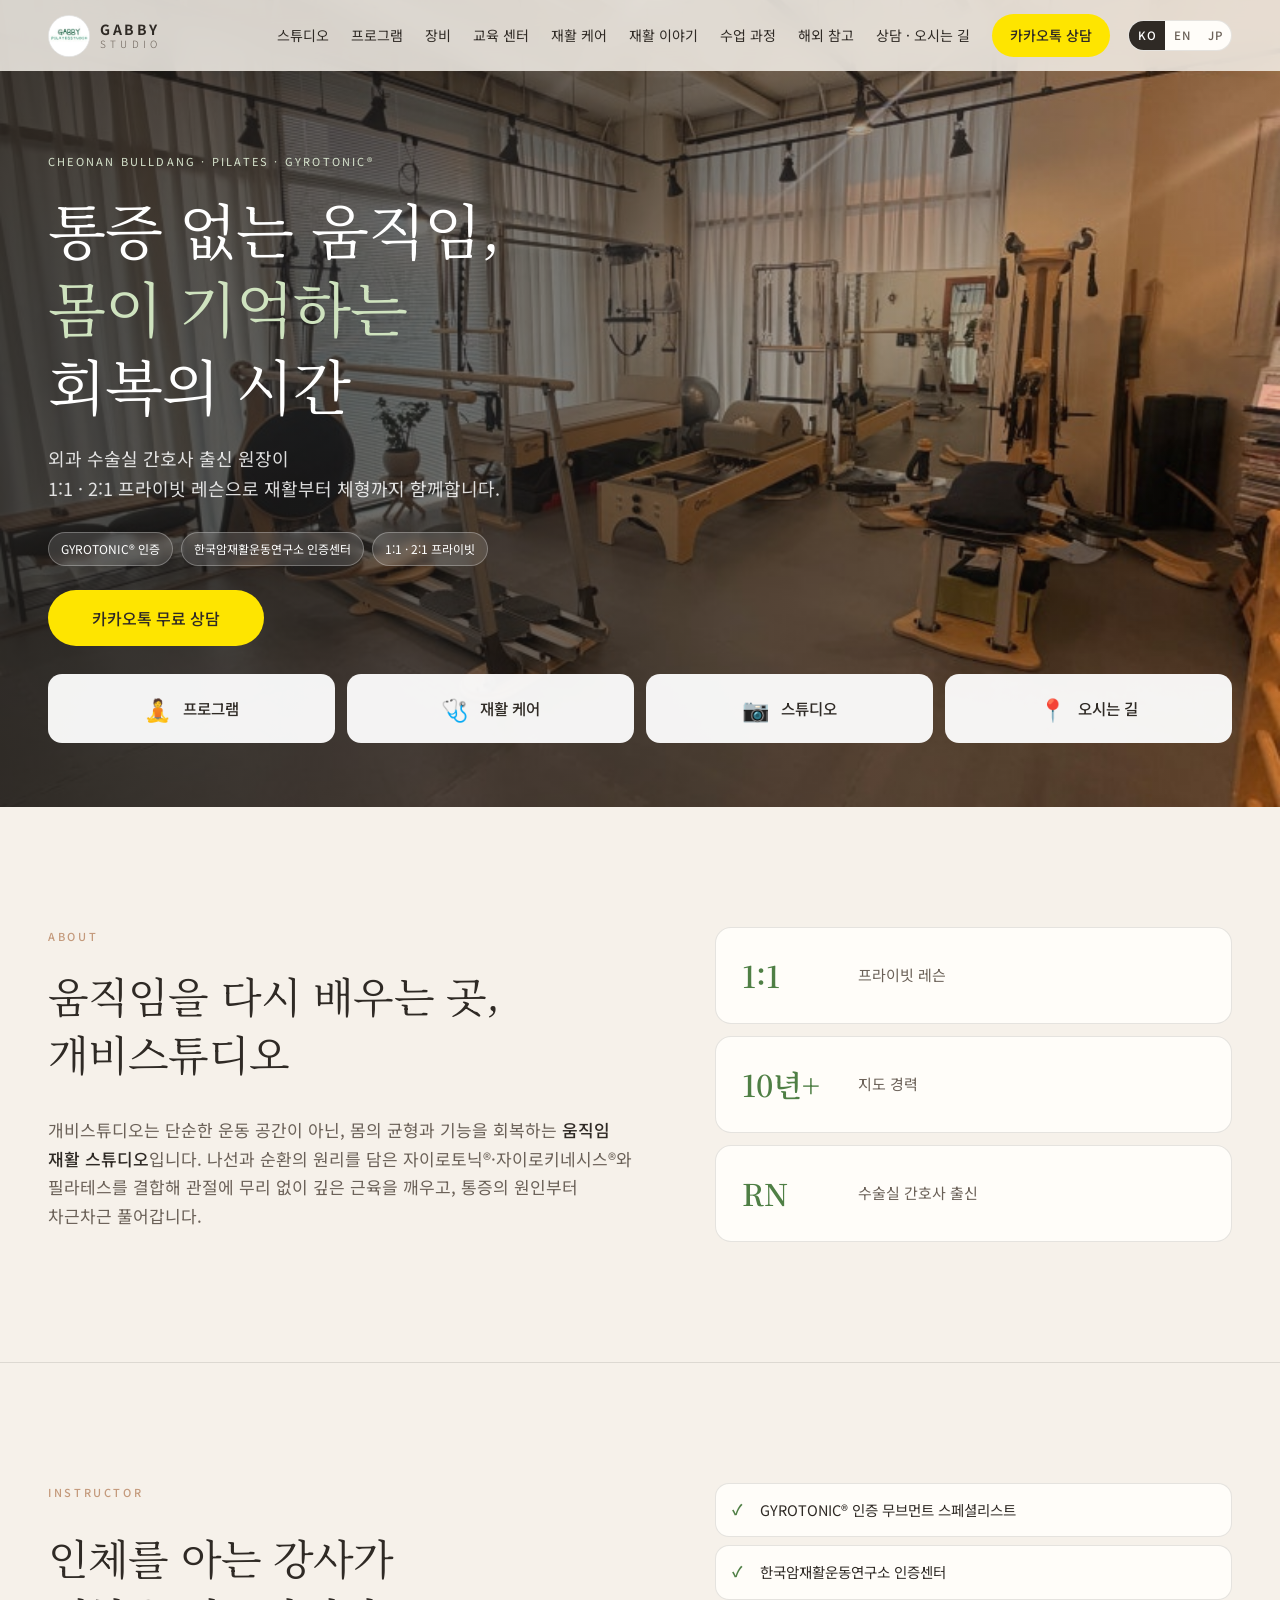
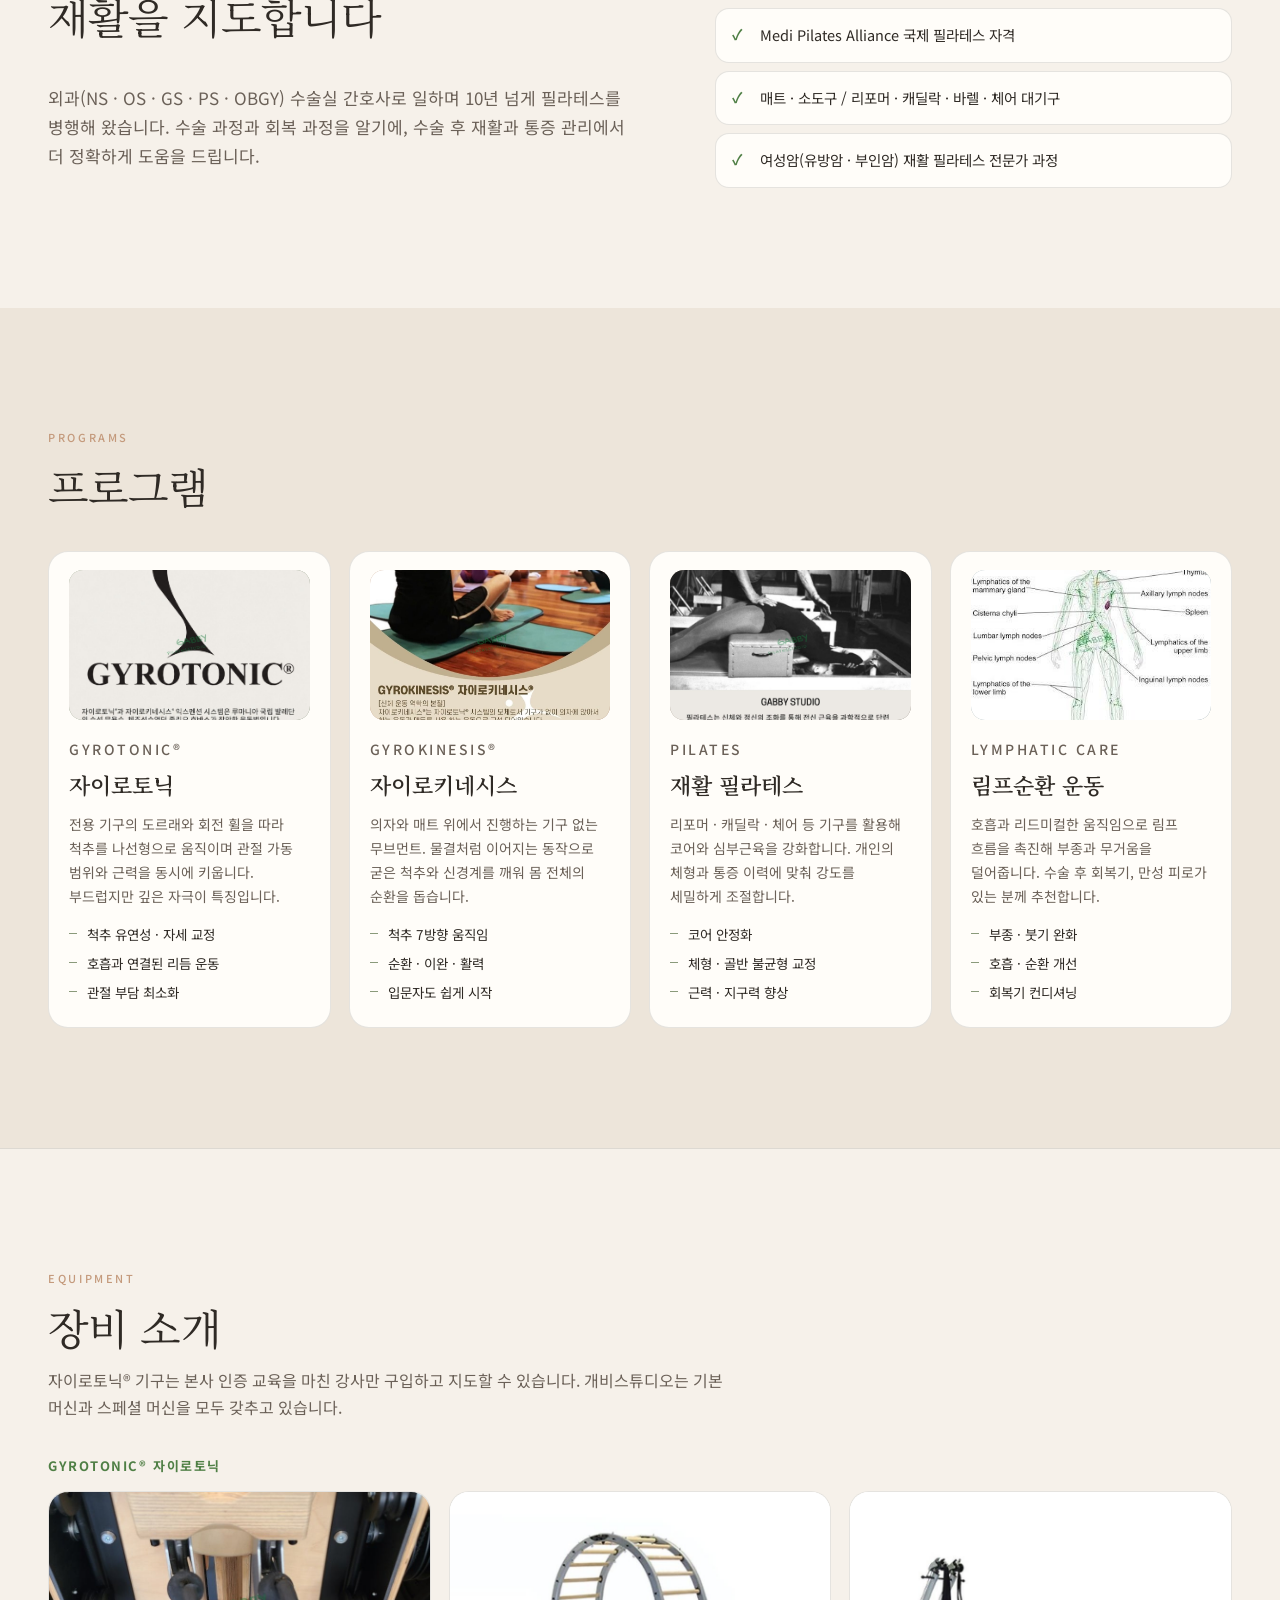
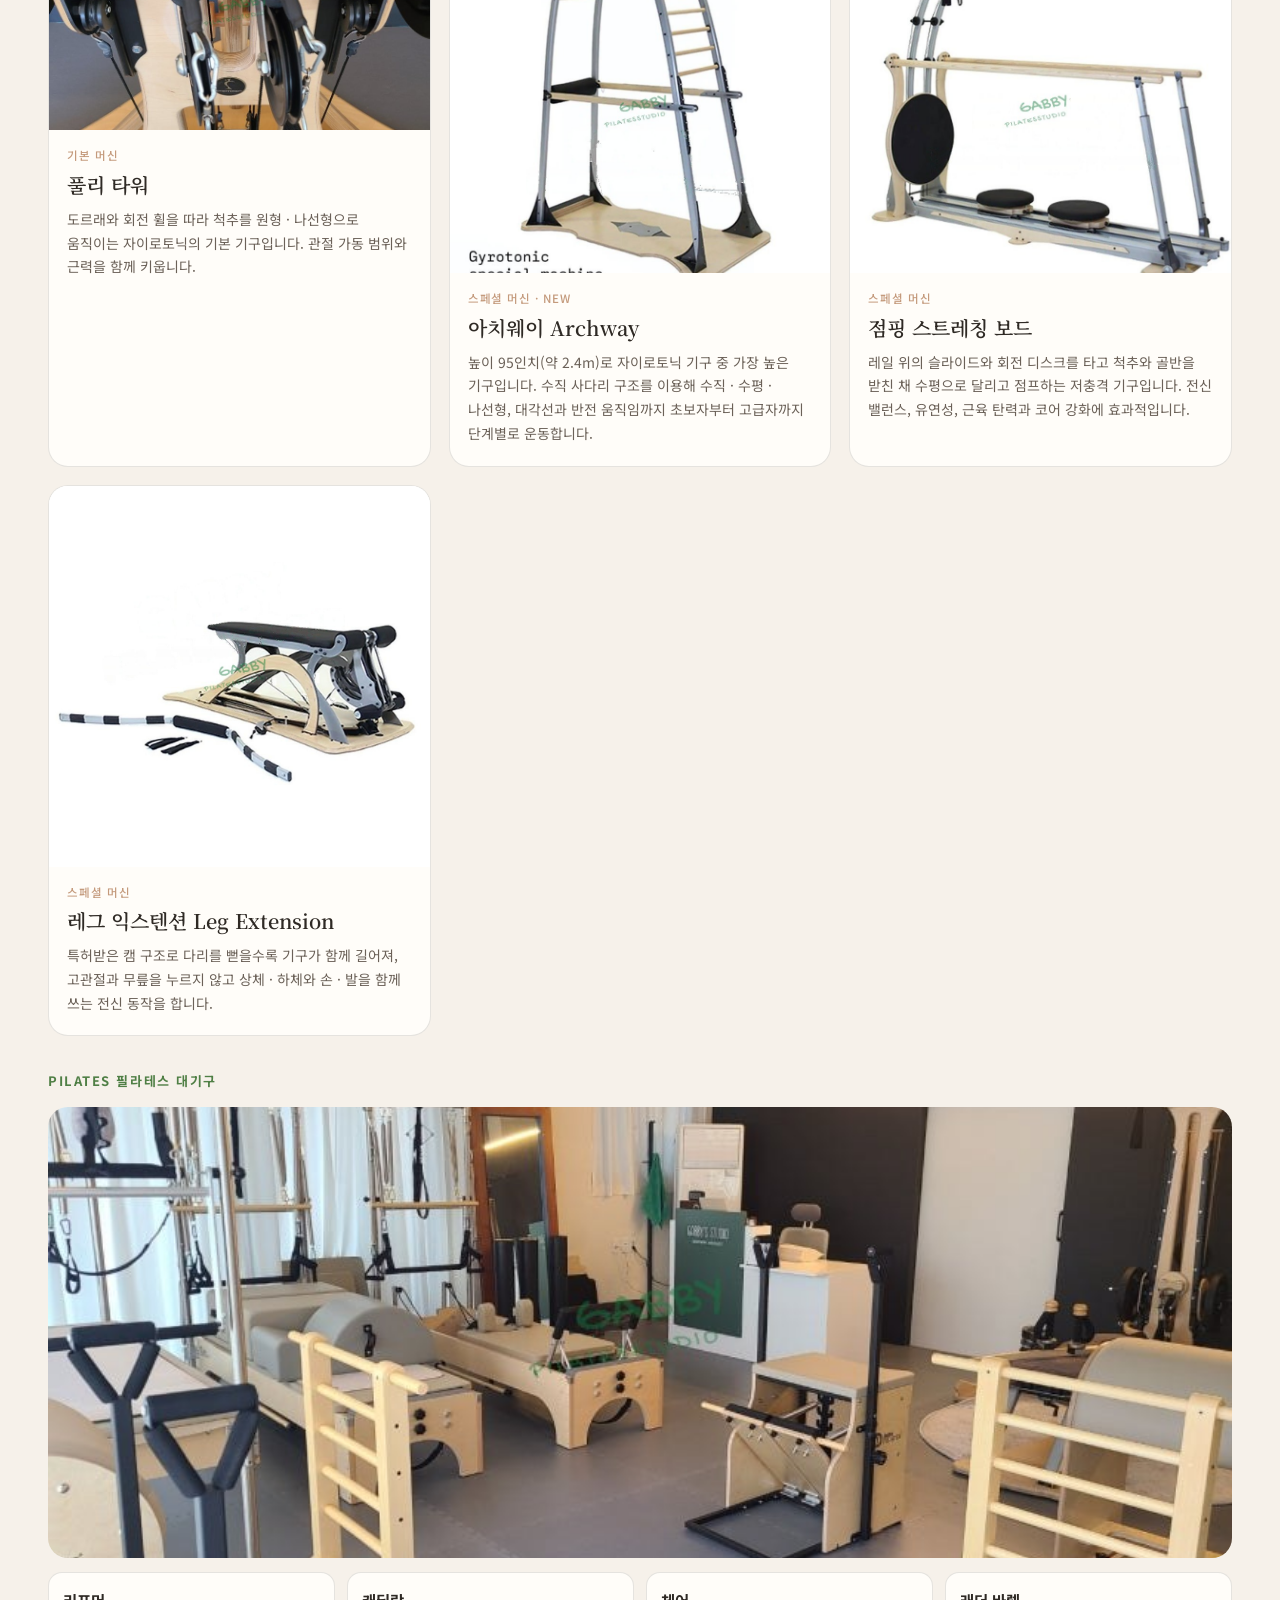
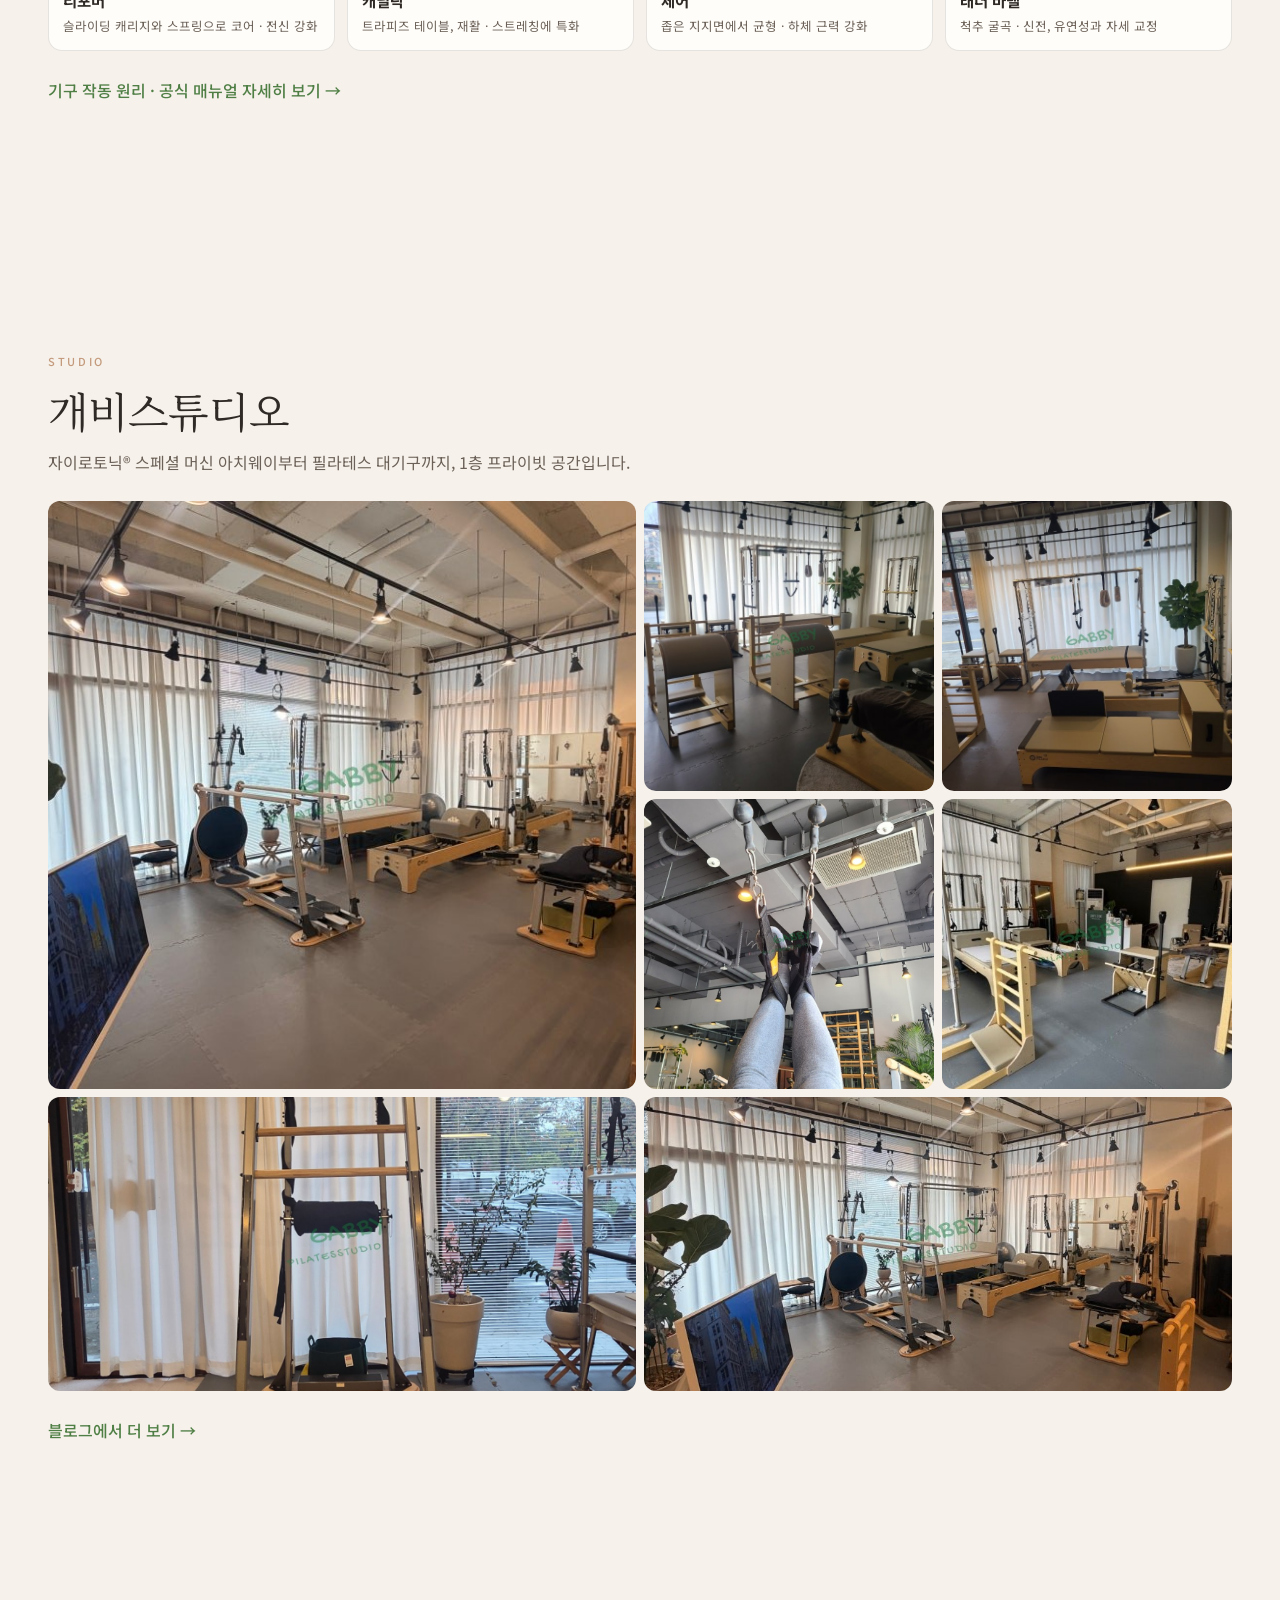
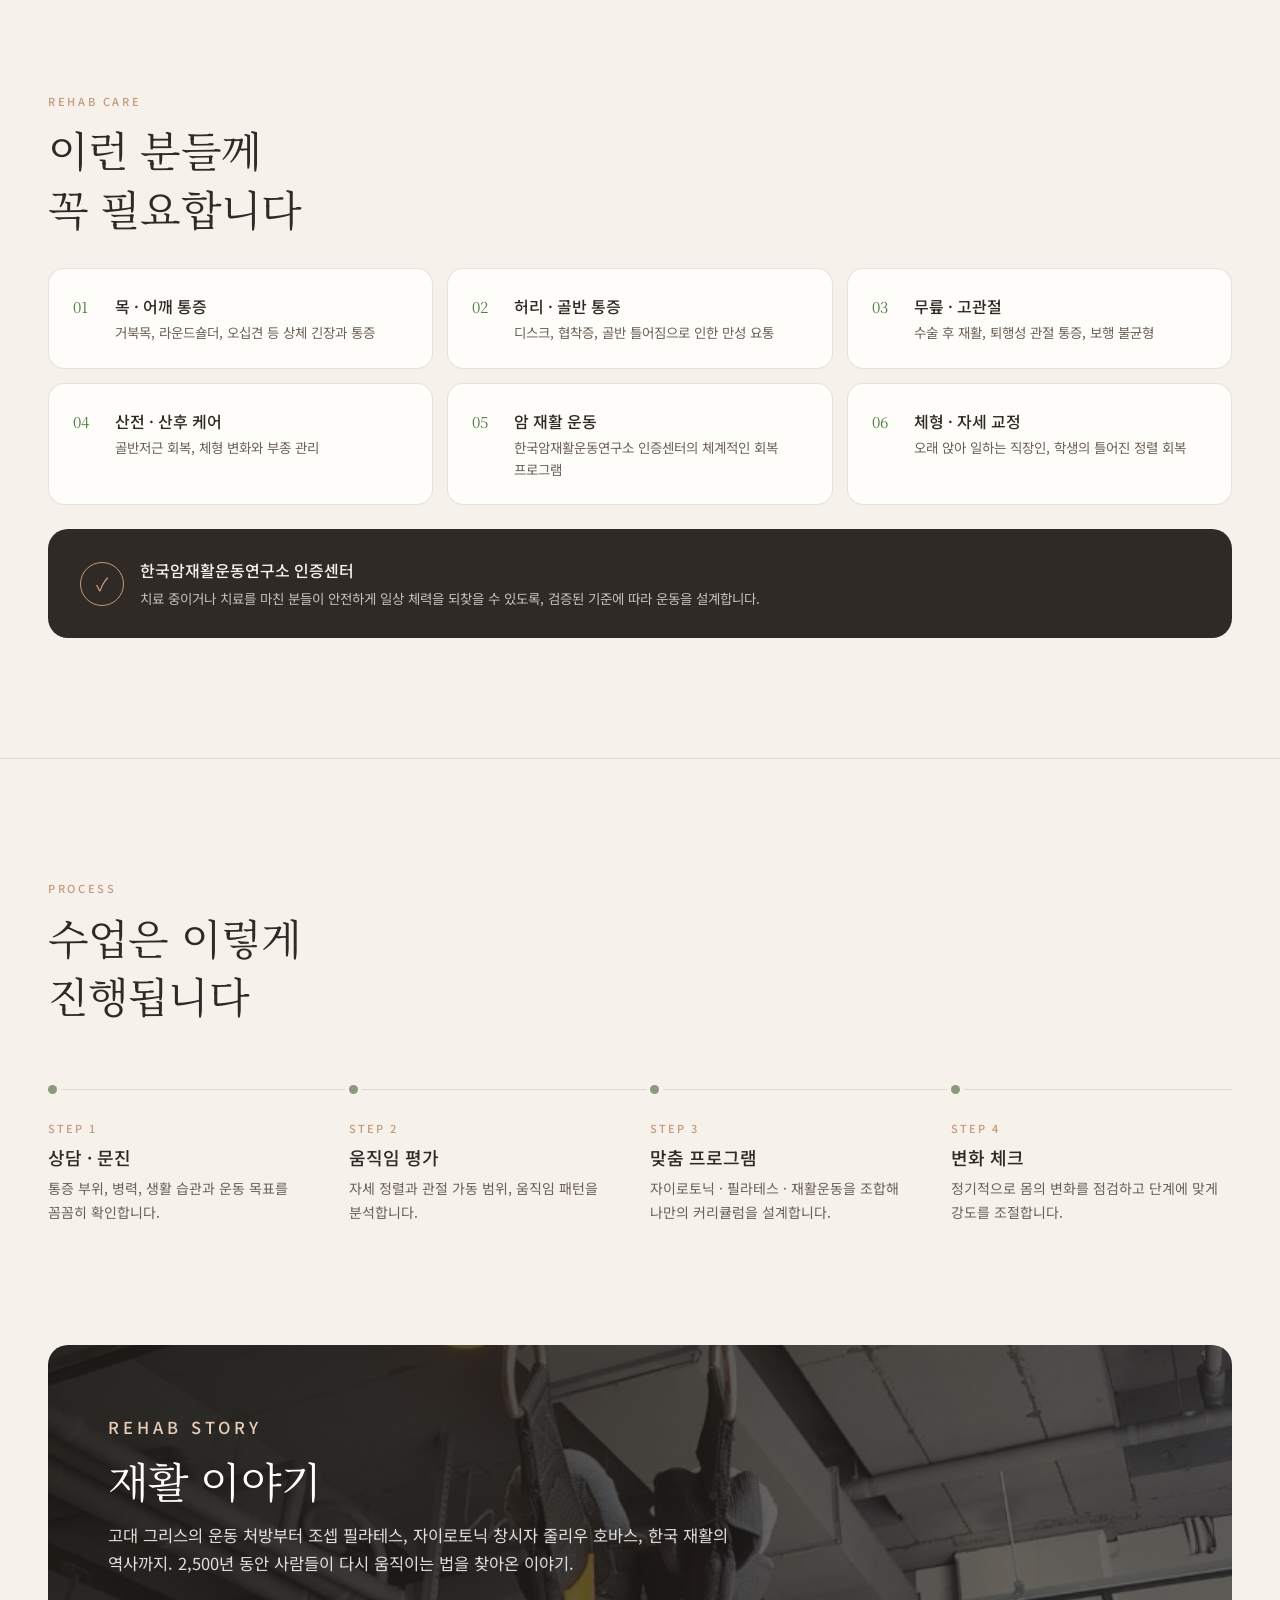
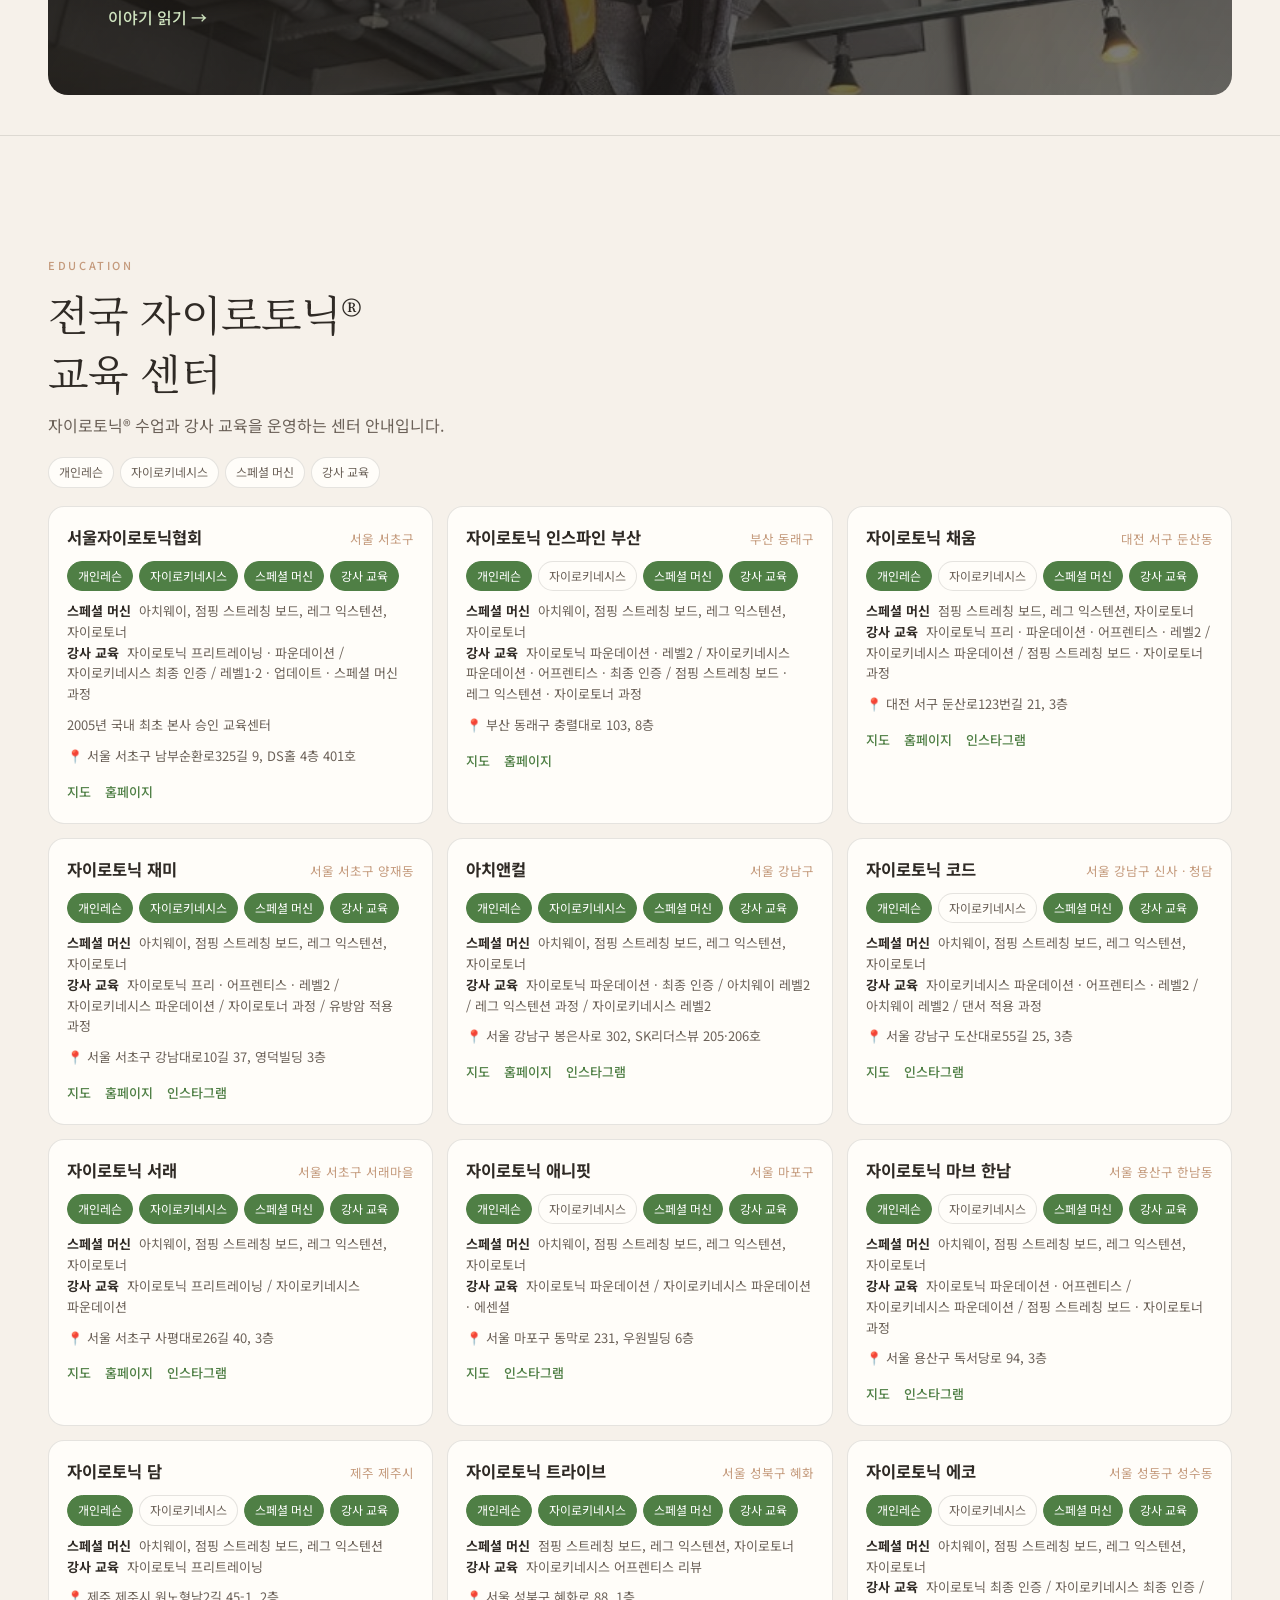
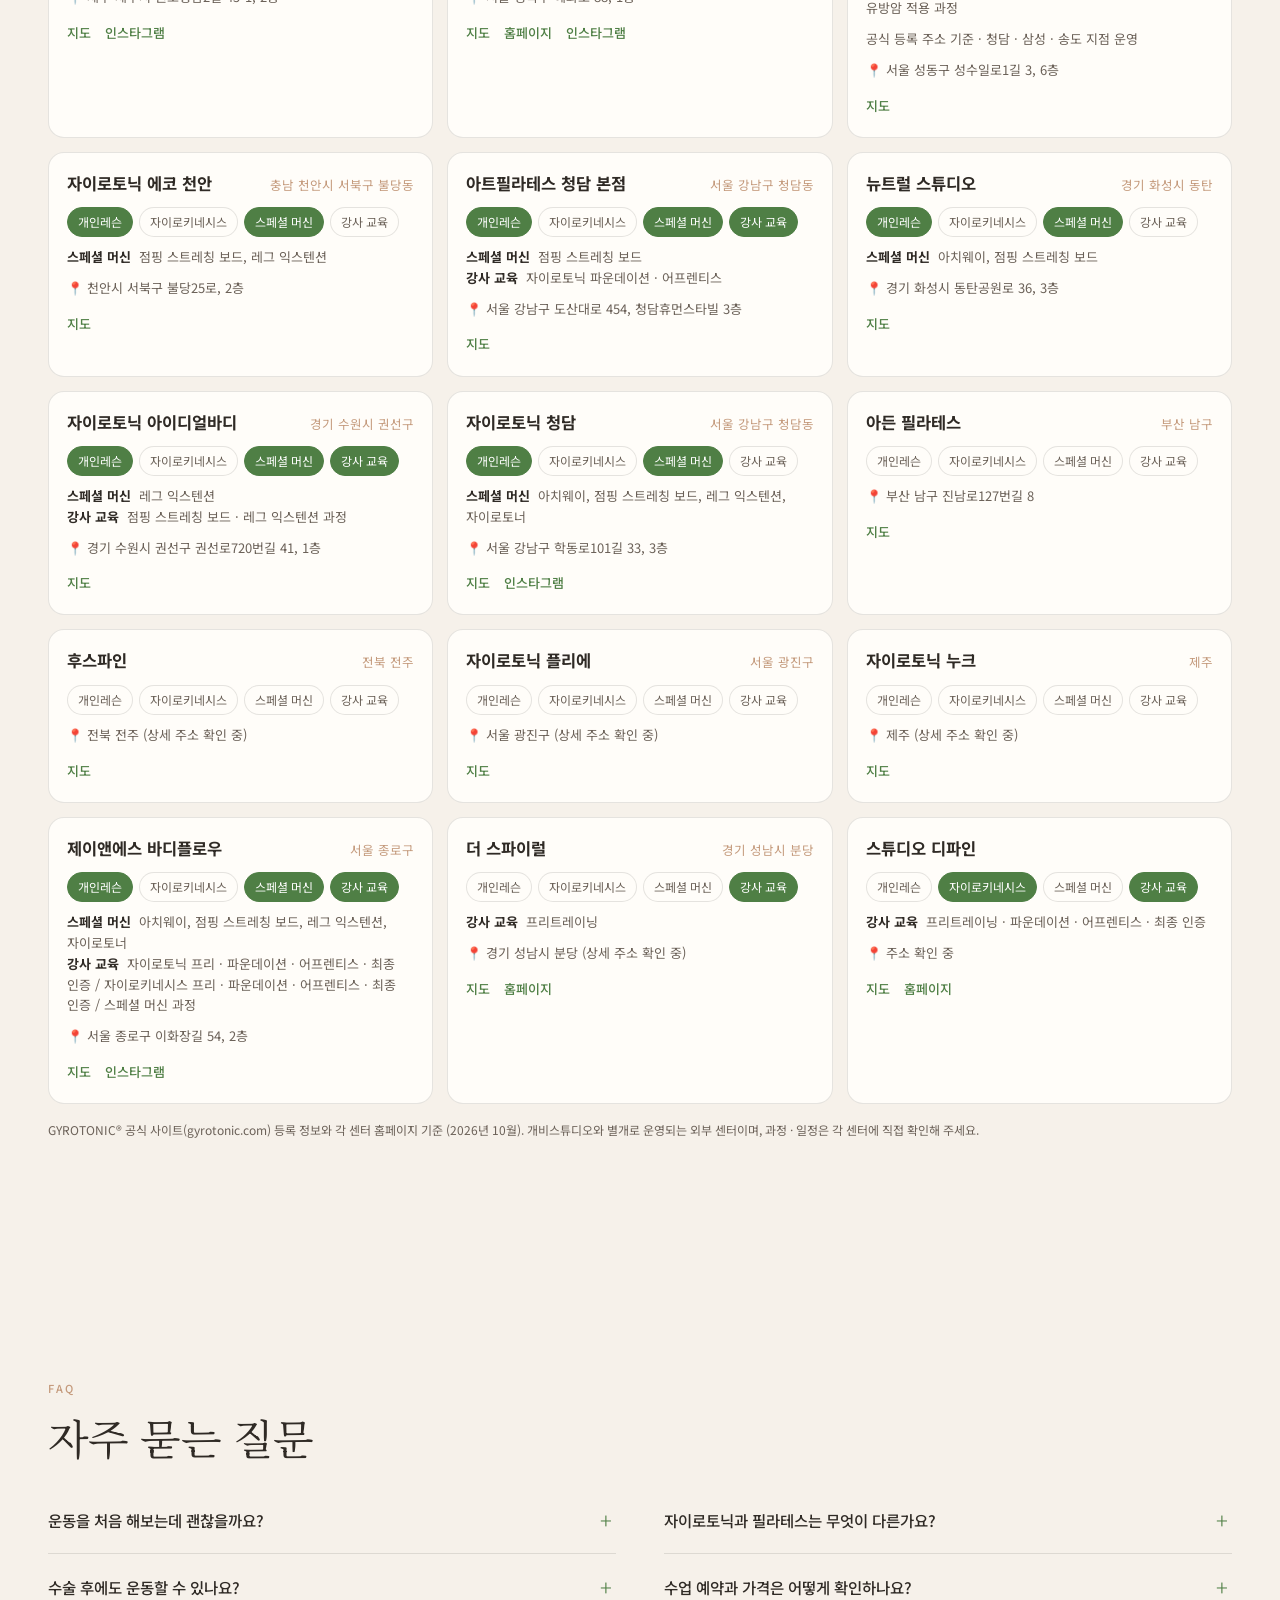
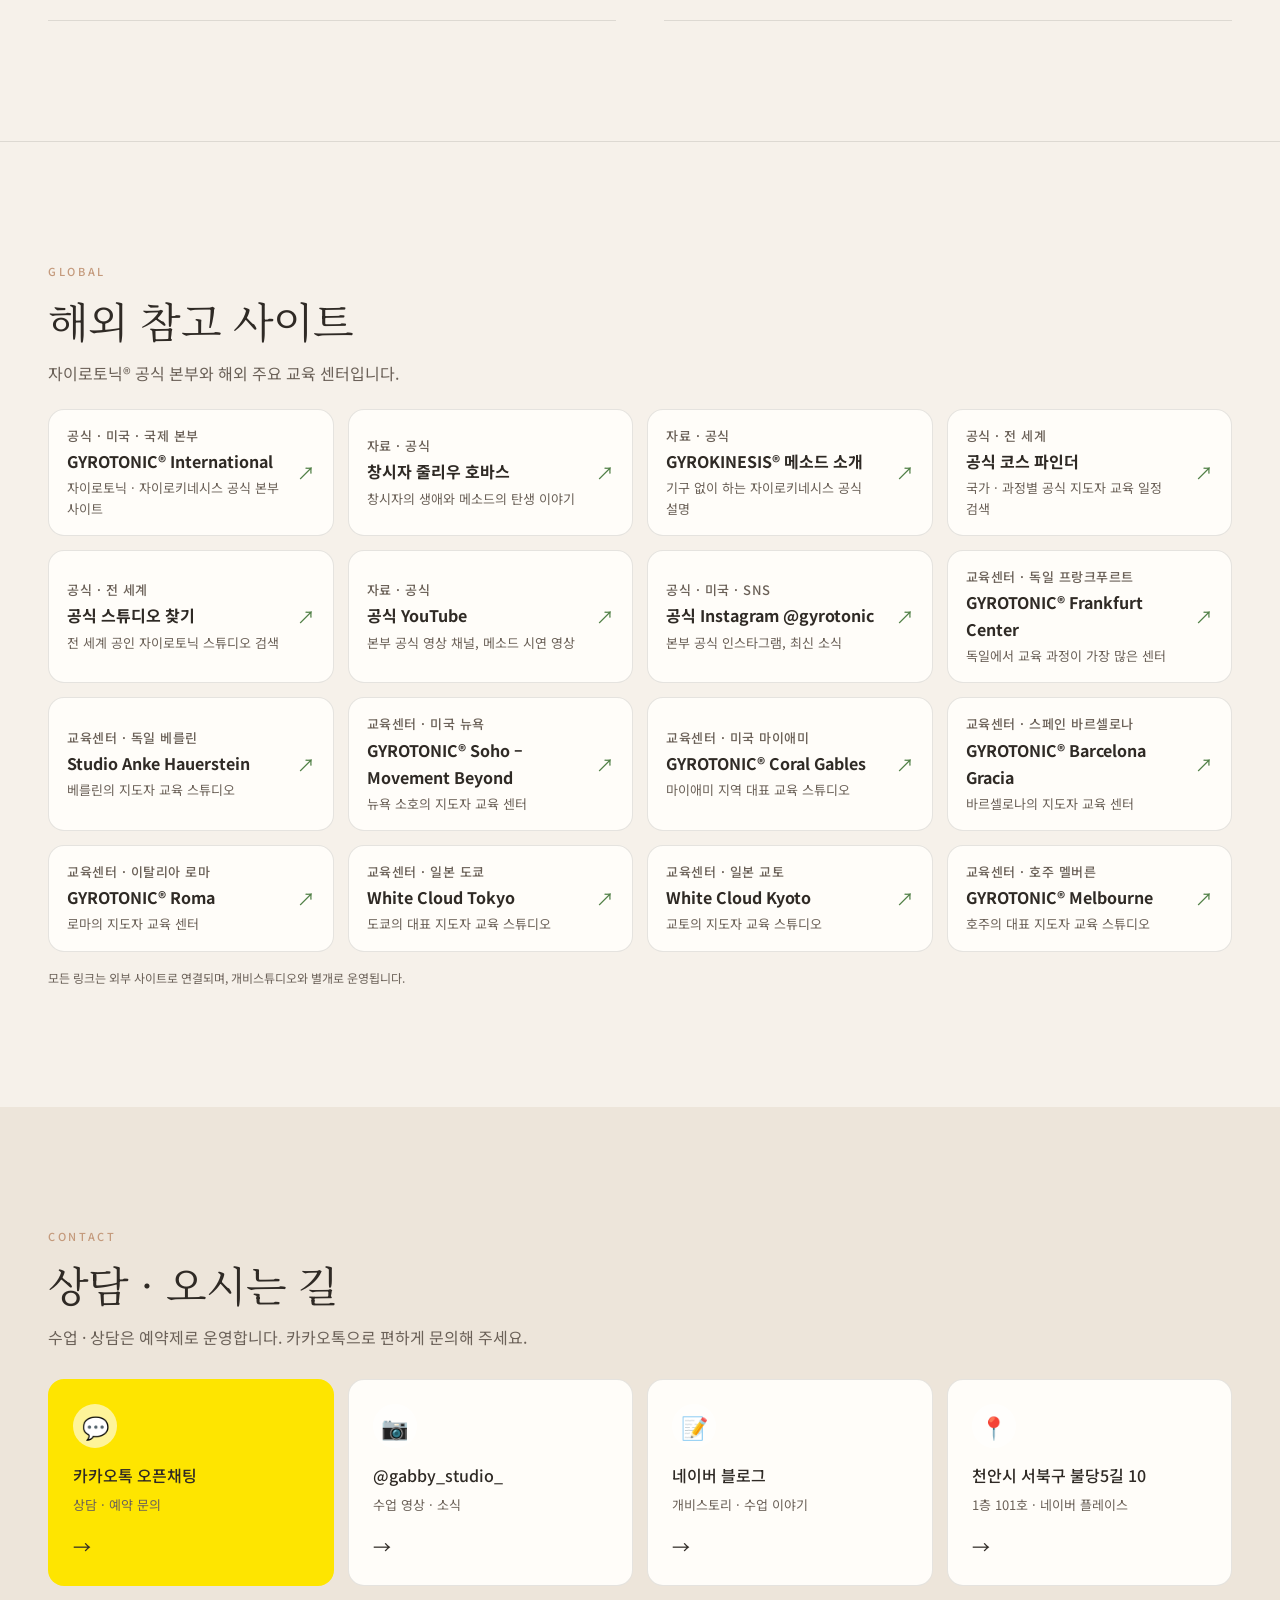
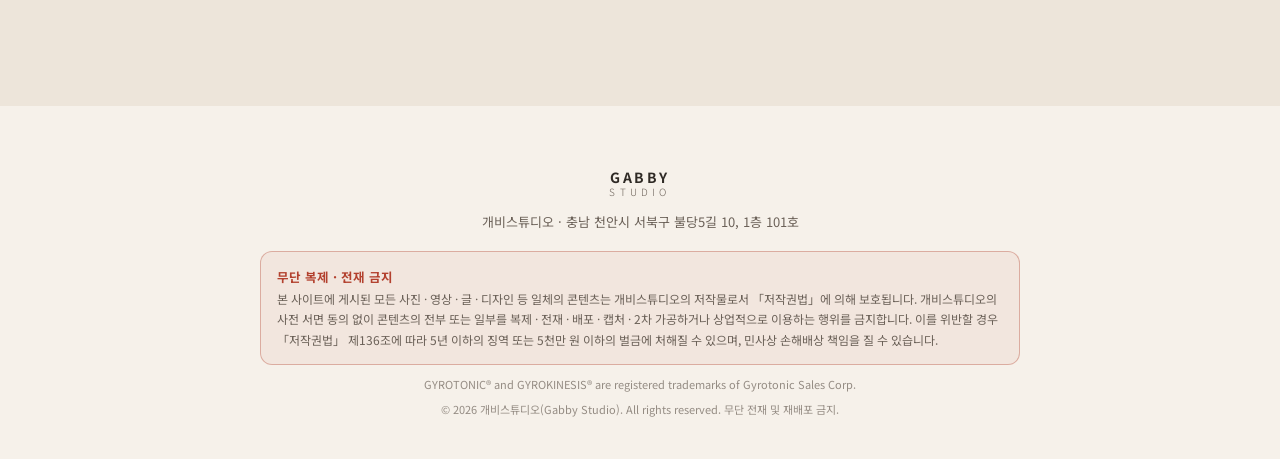
==== commit c8dcb444: "Admin: edit education centers (add/edit/reorder/delete, KO/EN/JA); centers data moved to data/center" ====
--- a/index.html
+++ b/index.html
@@ -328,7 +328,7 @@
   </div>
 
   <script src="script.js?v=202610151909"></script>
-  <script src="centers.js?v=202610151909"></script>
+  <script src="centers.js?v=202610161702"></script>
   <script src="refs.js?v=202610151909"></script>
 </body>
 </html>
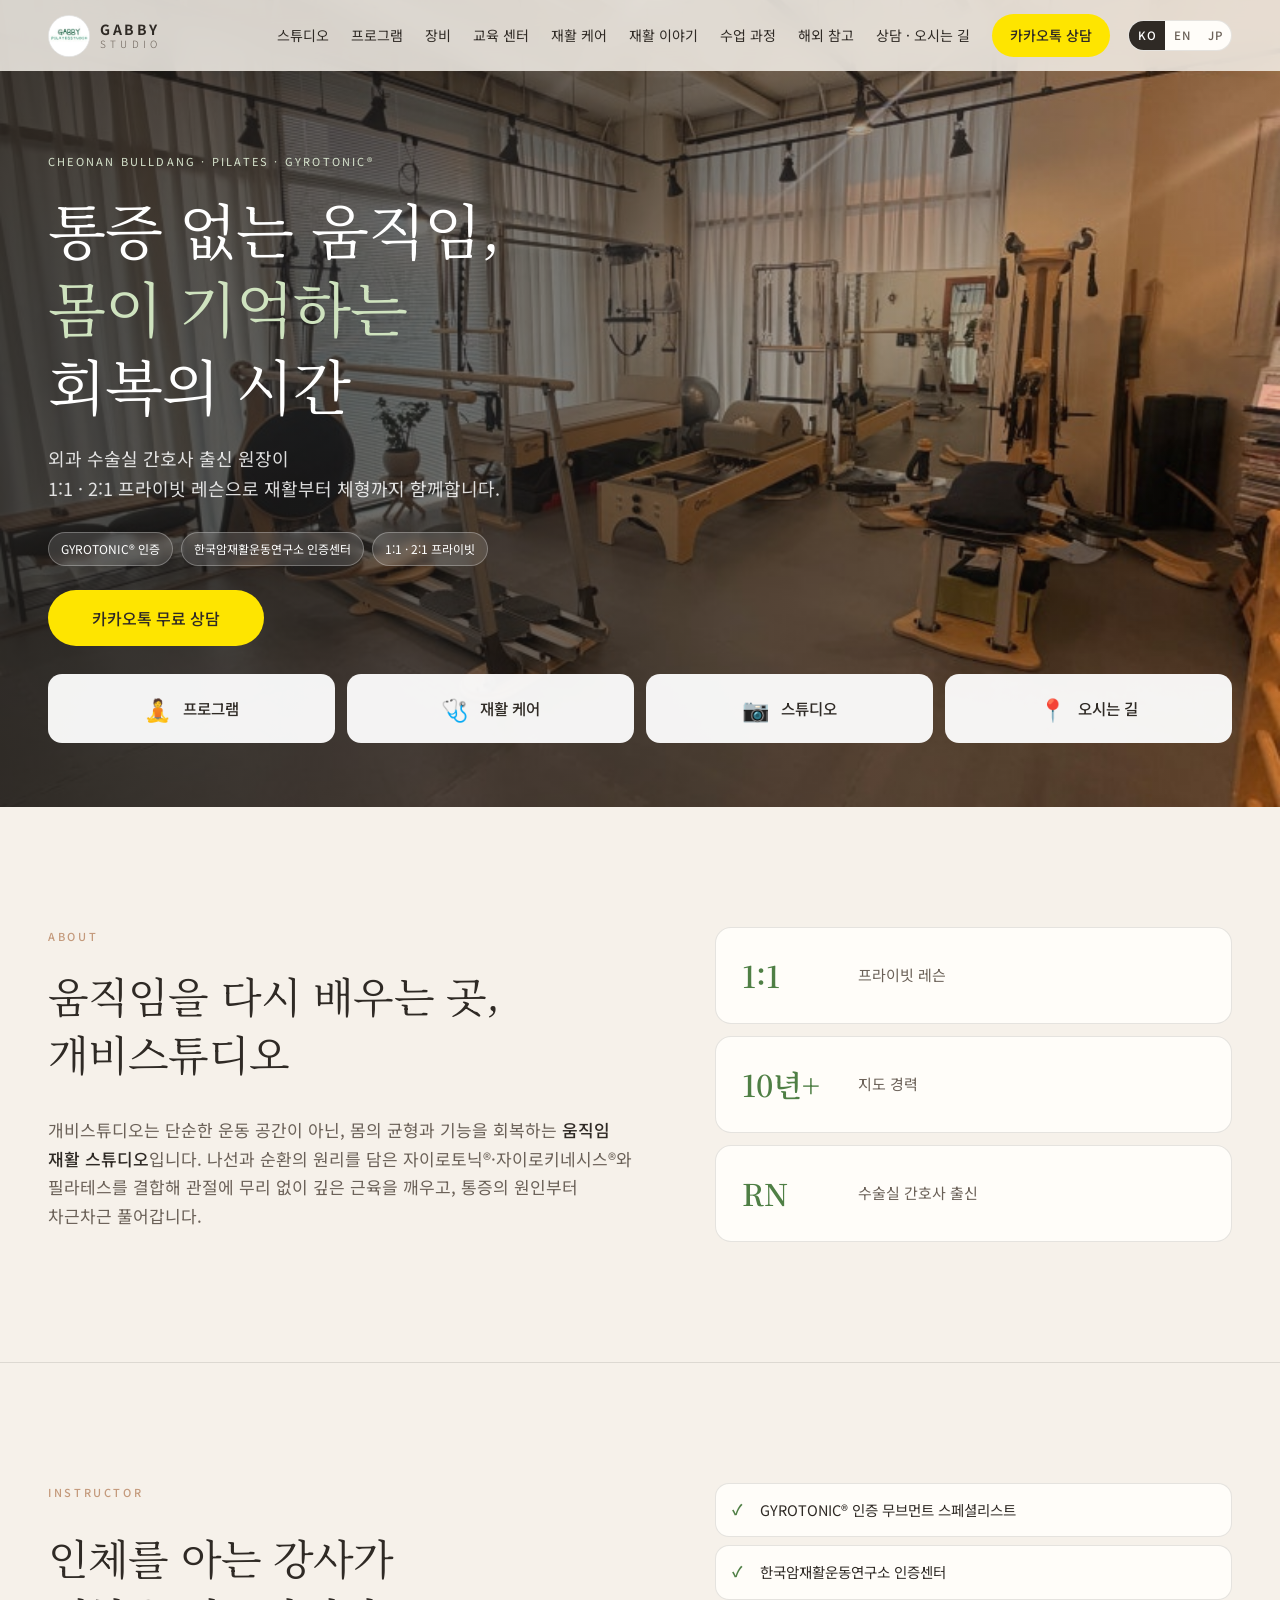
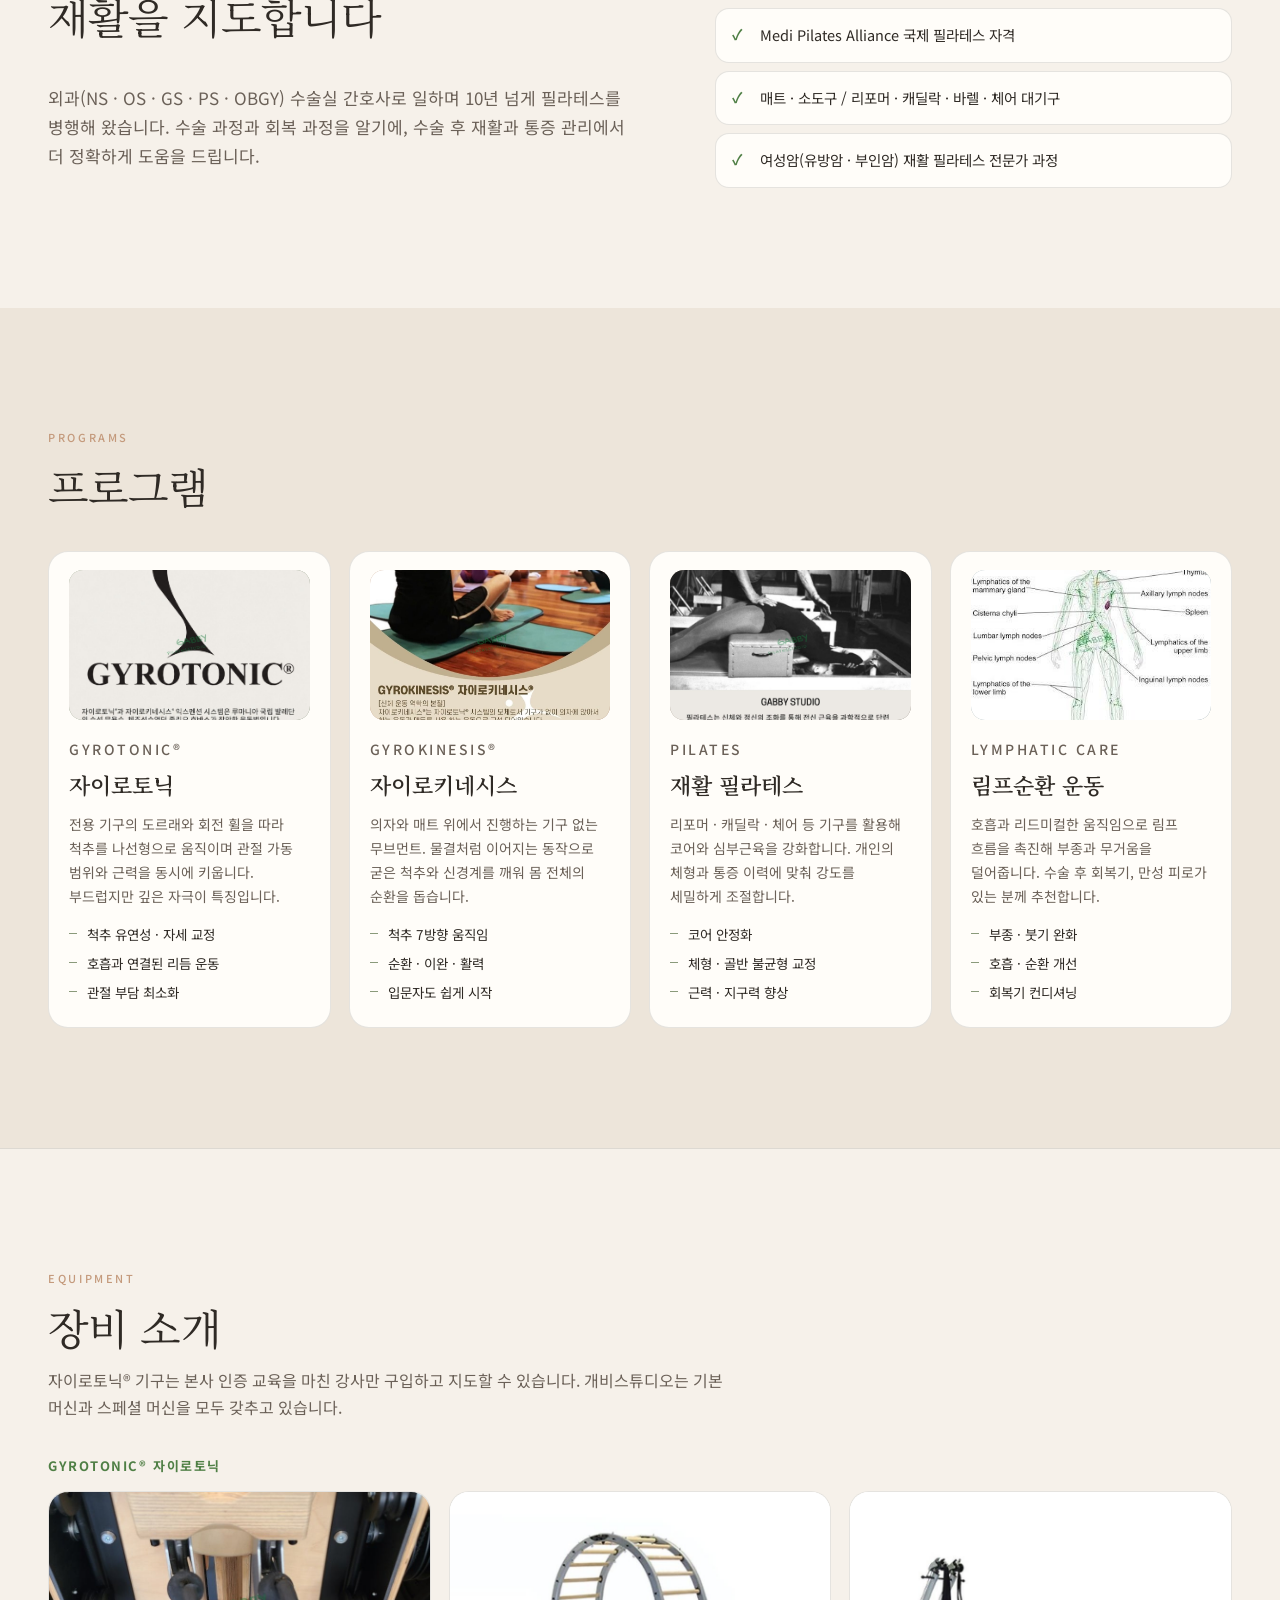
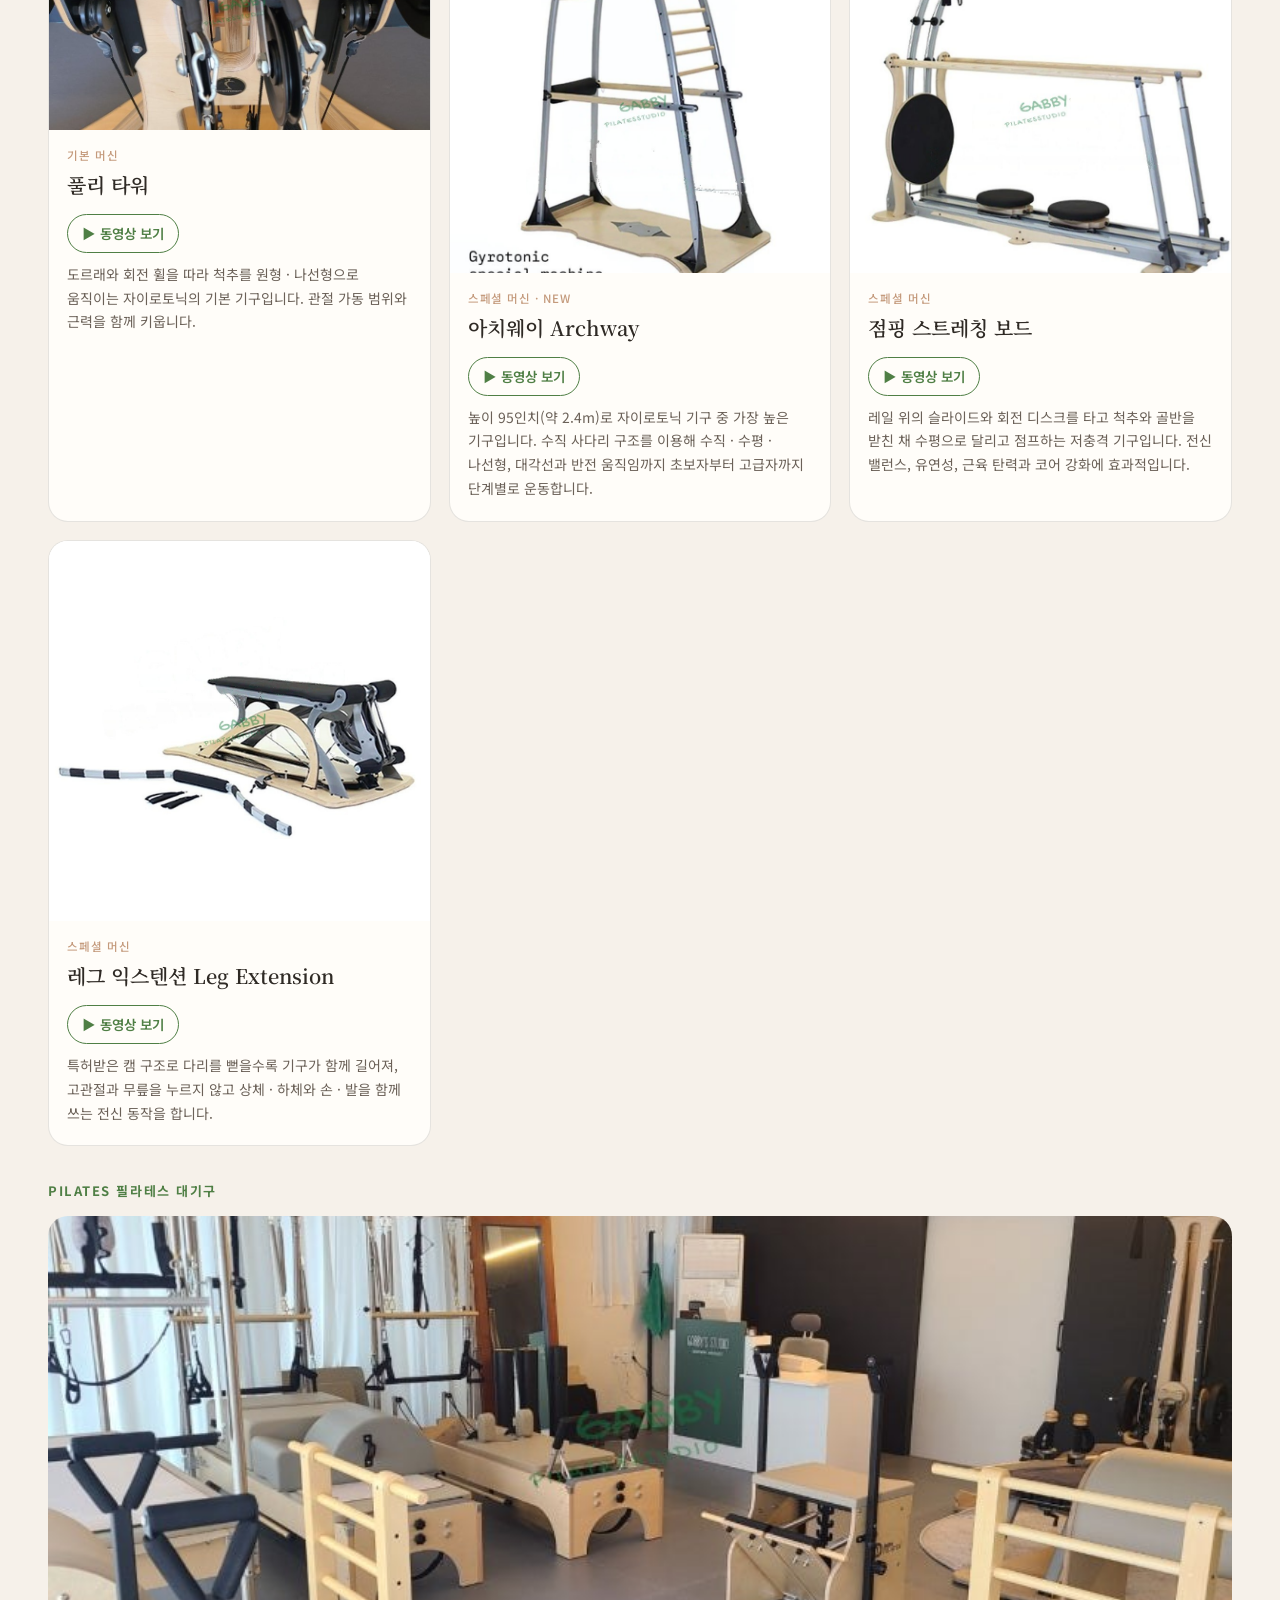
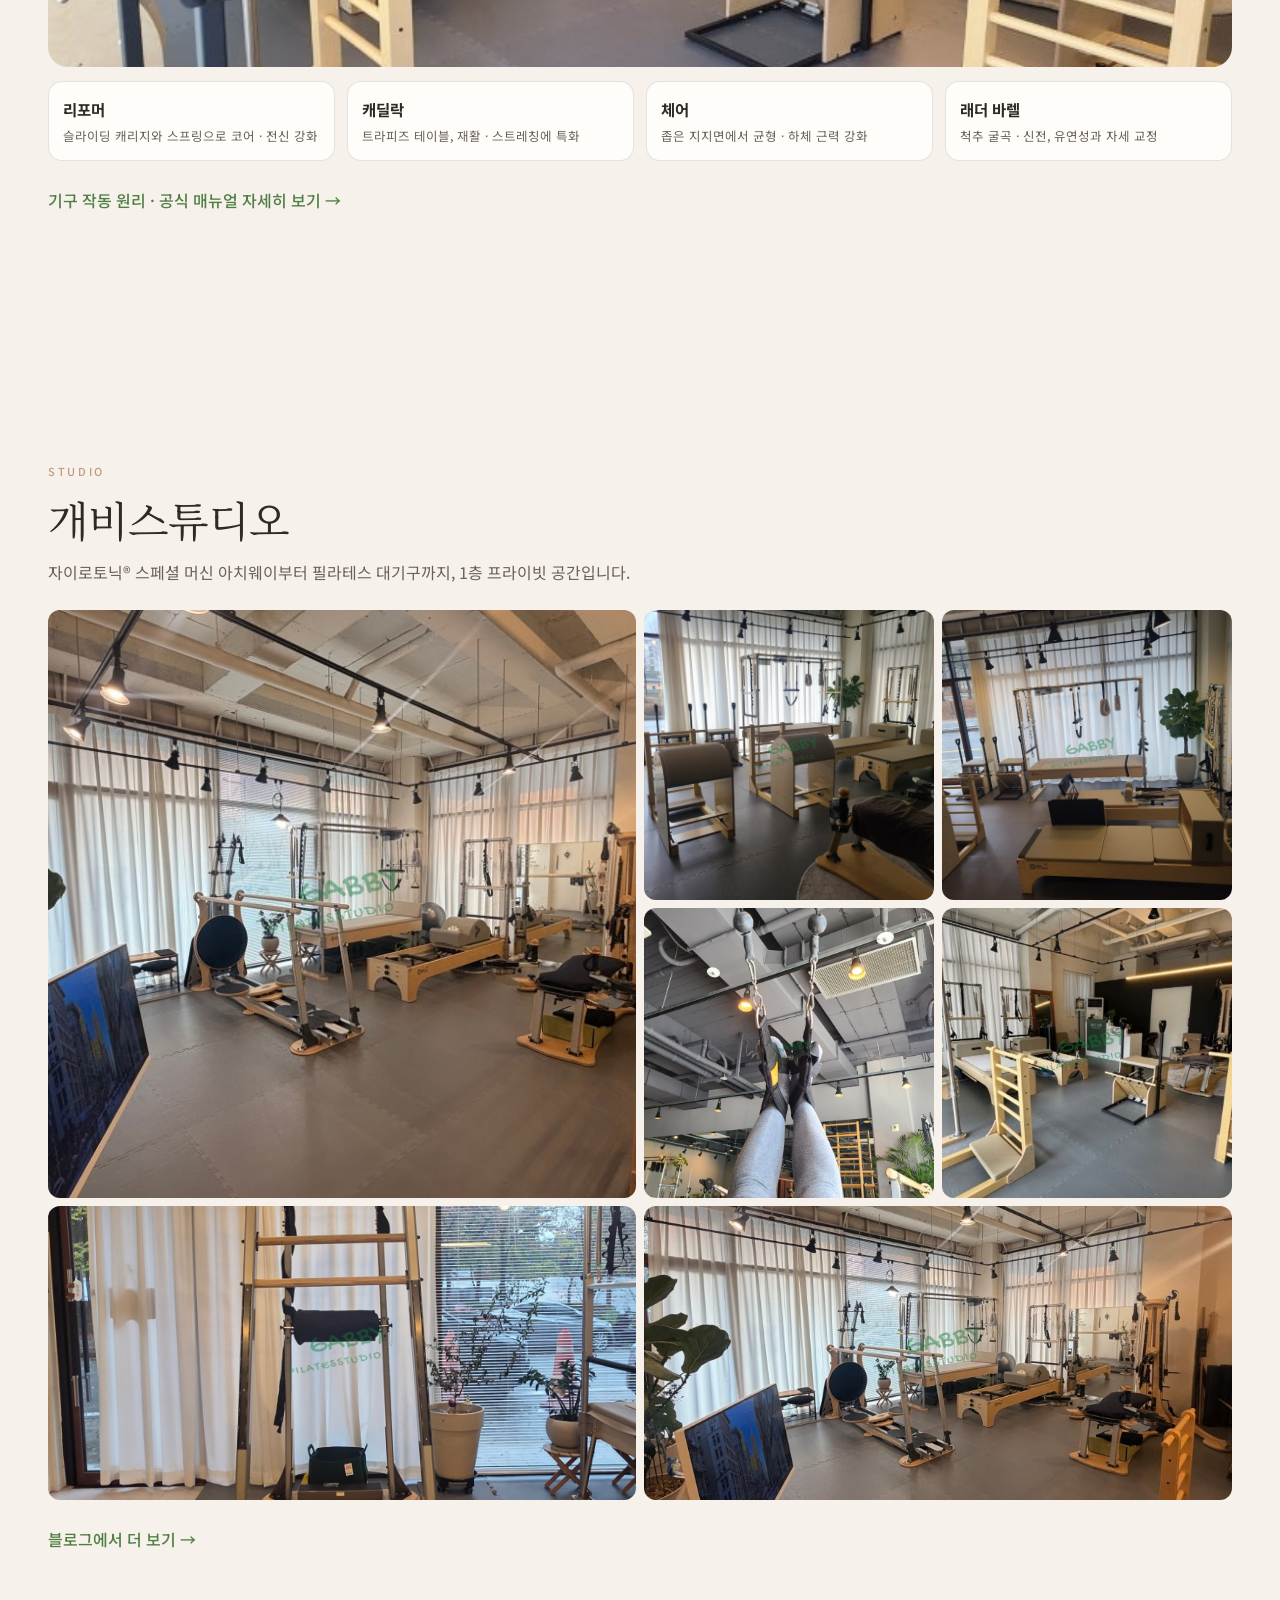
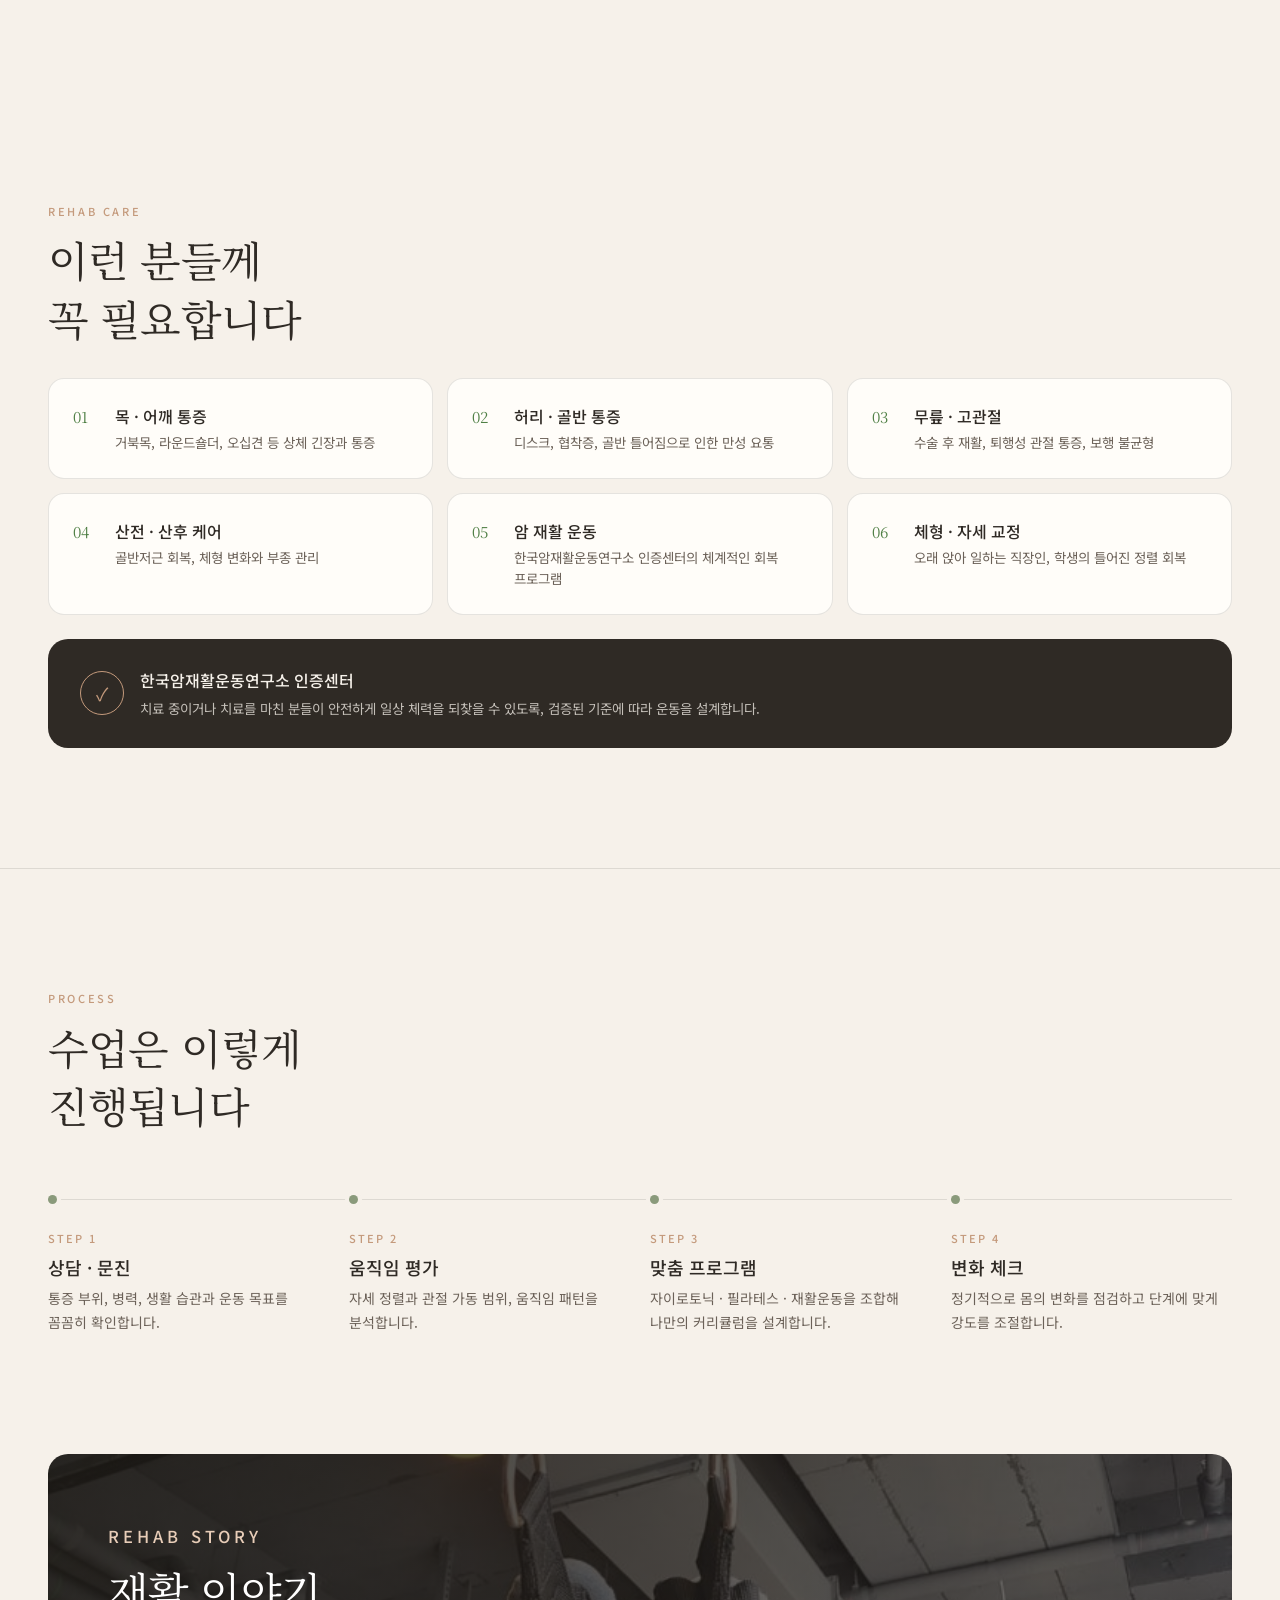
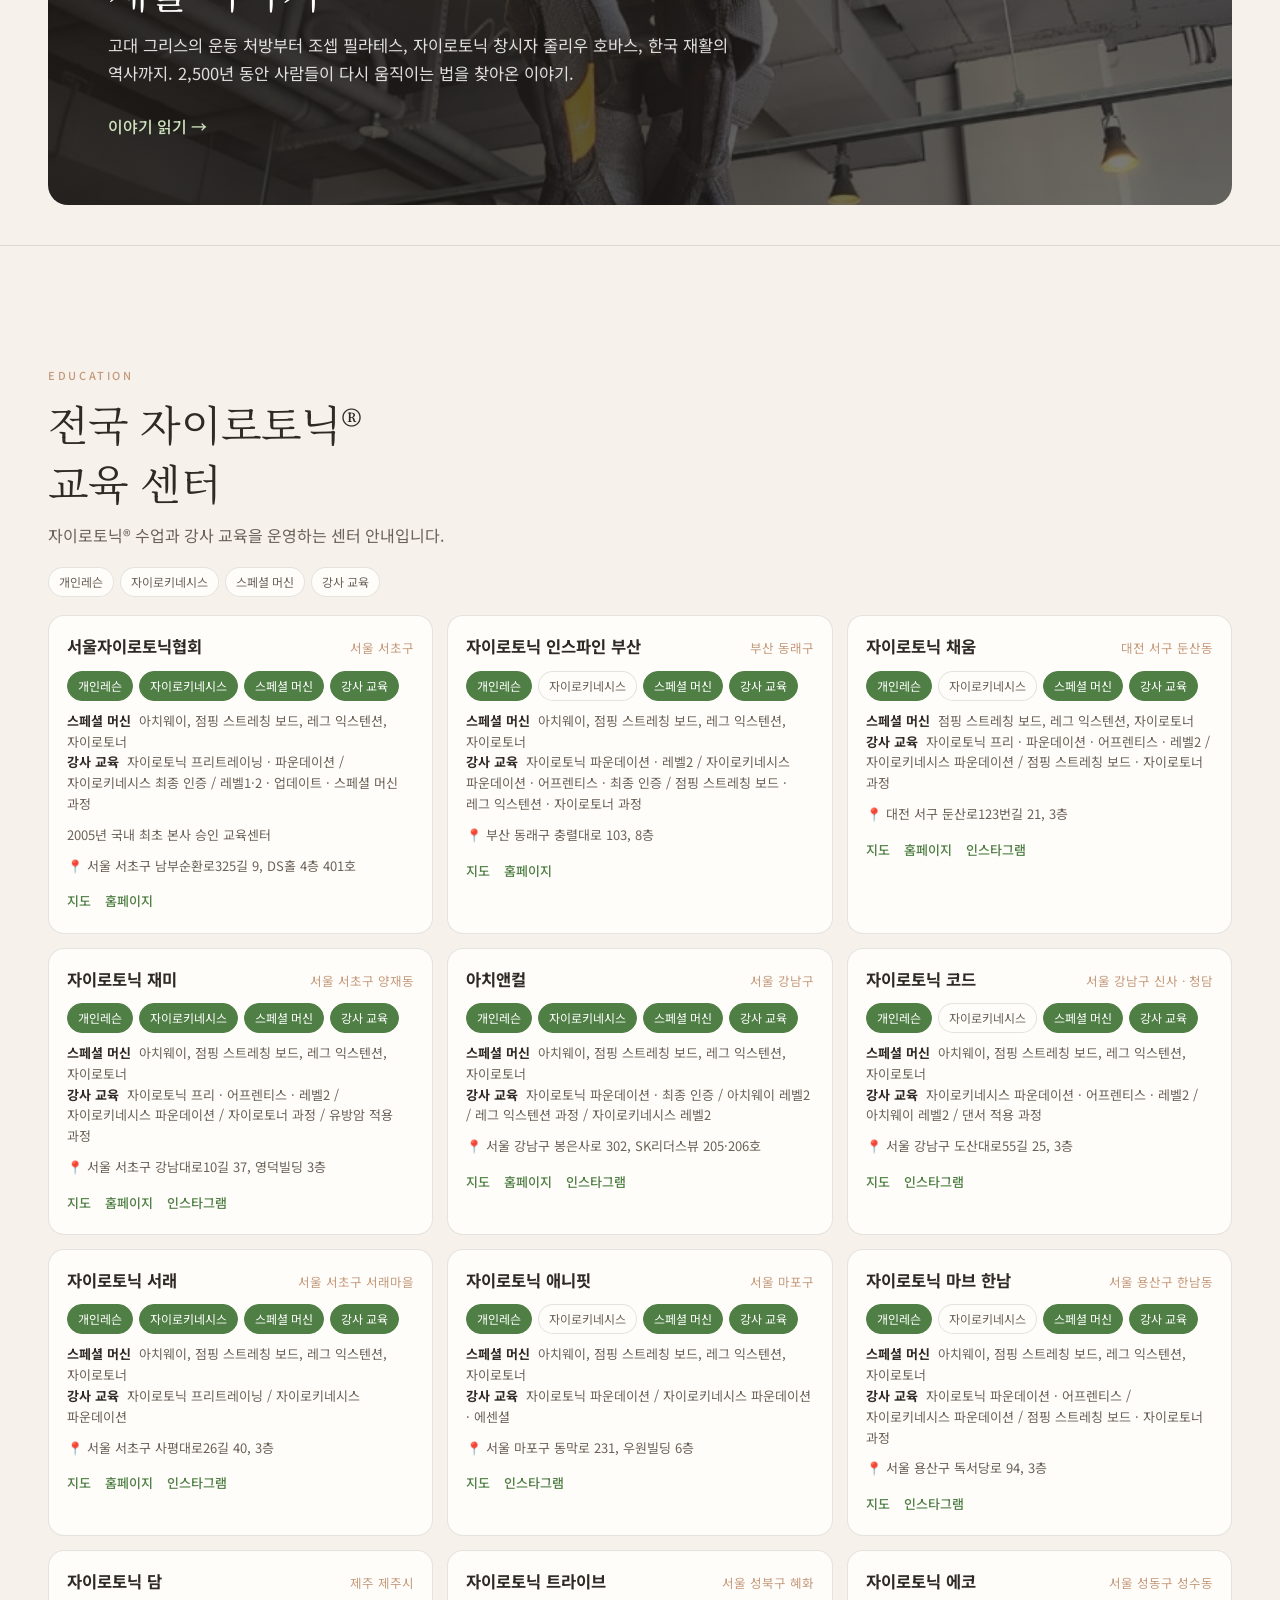
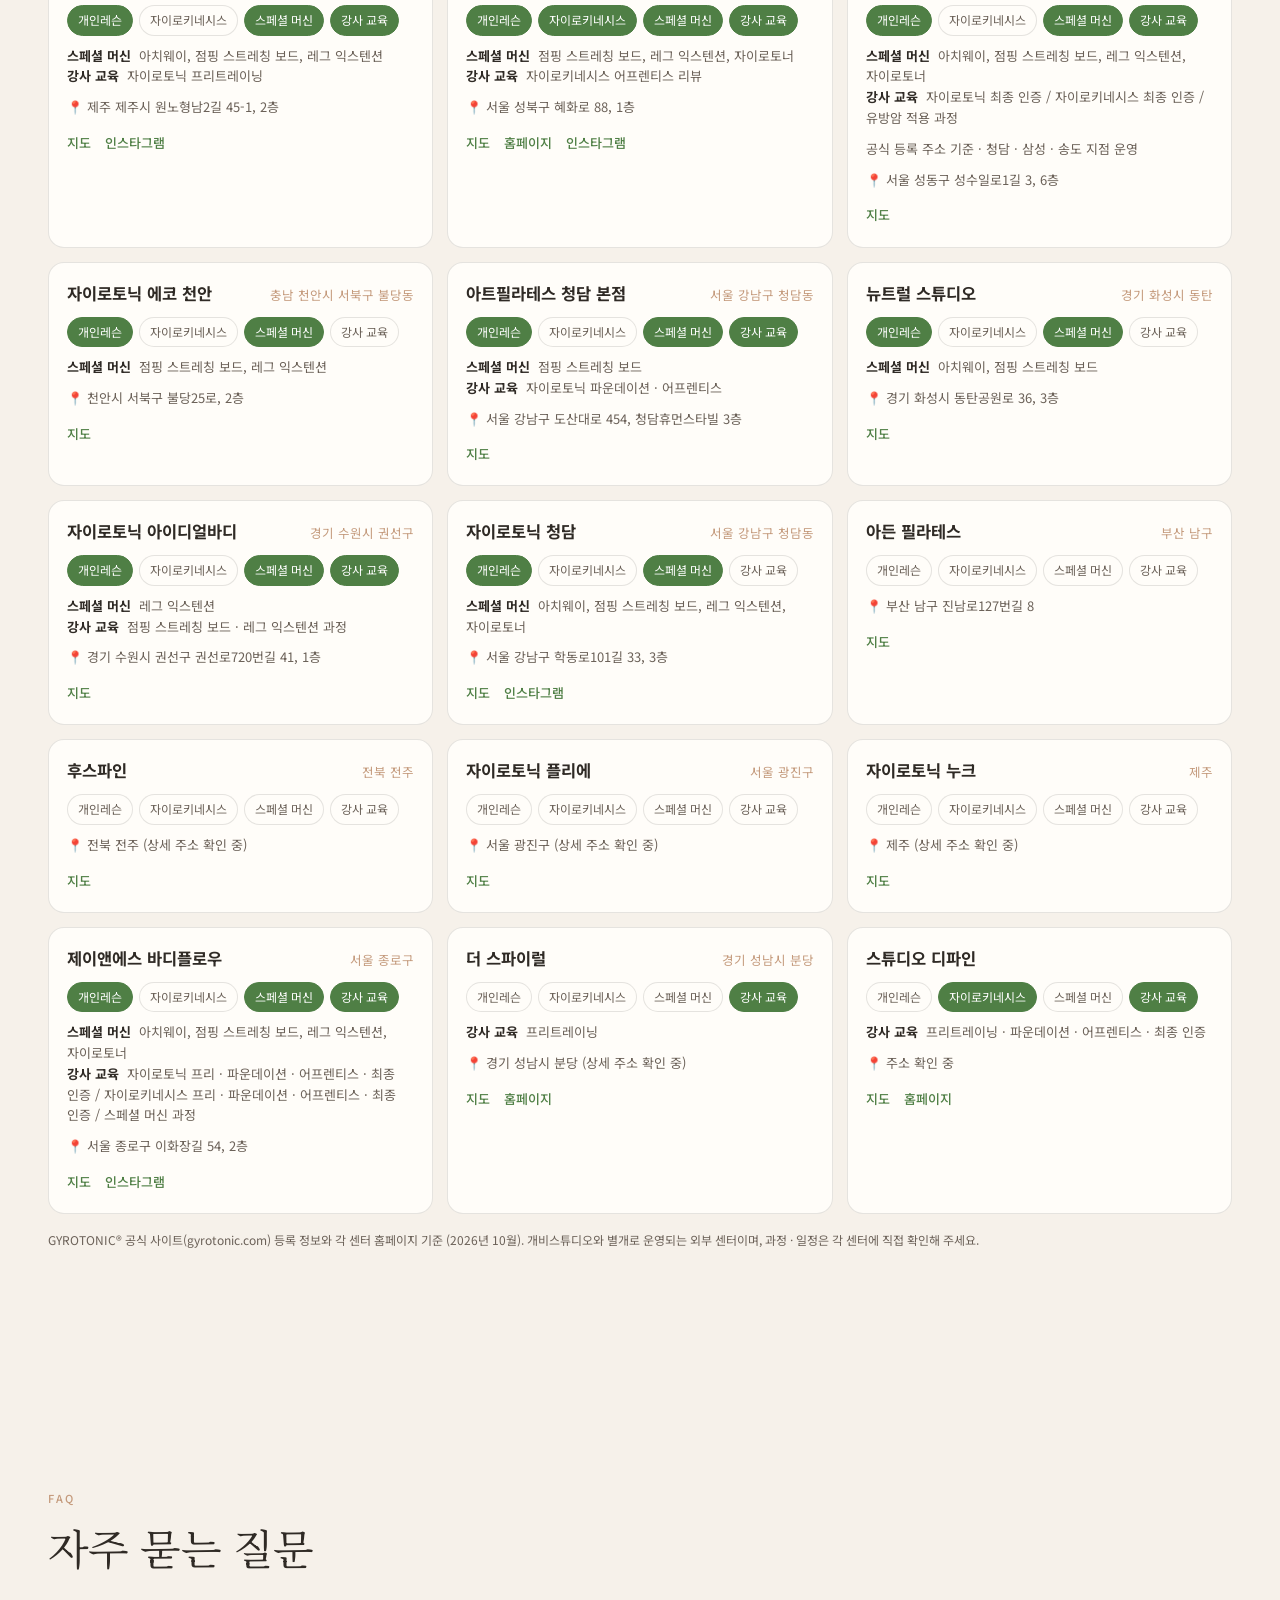
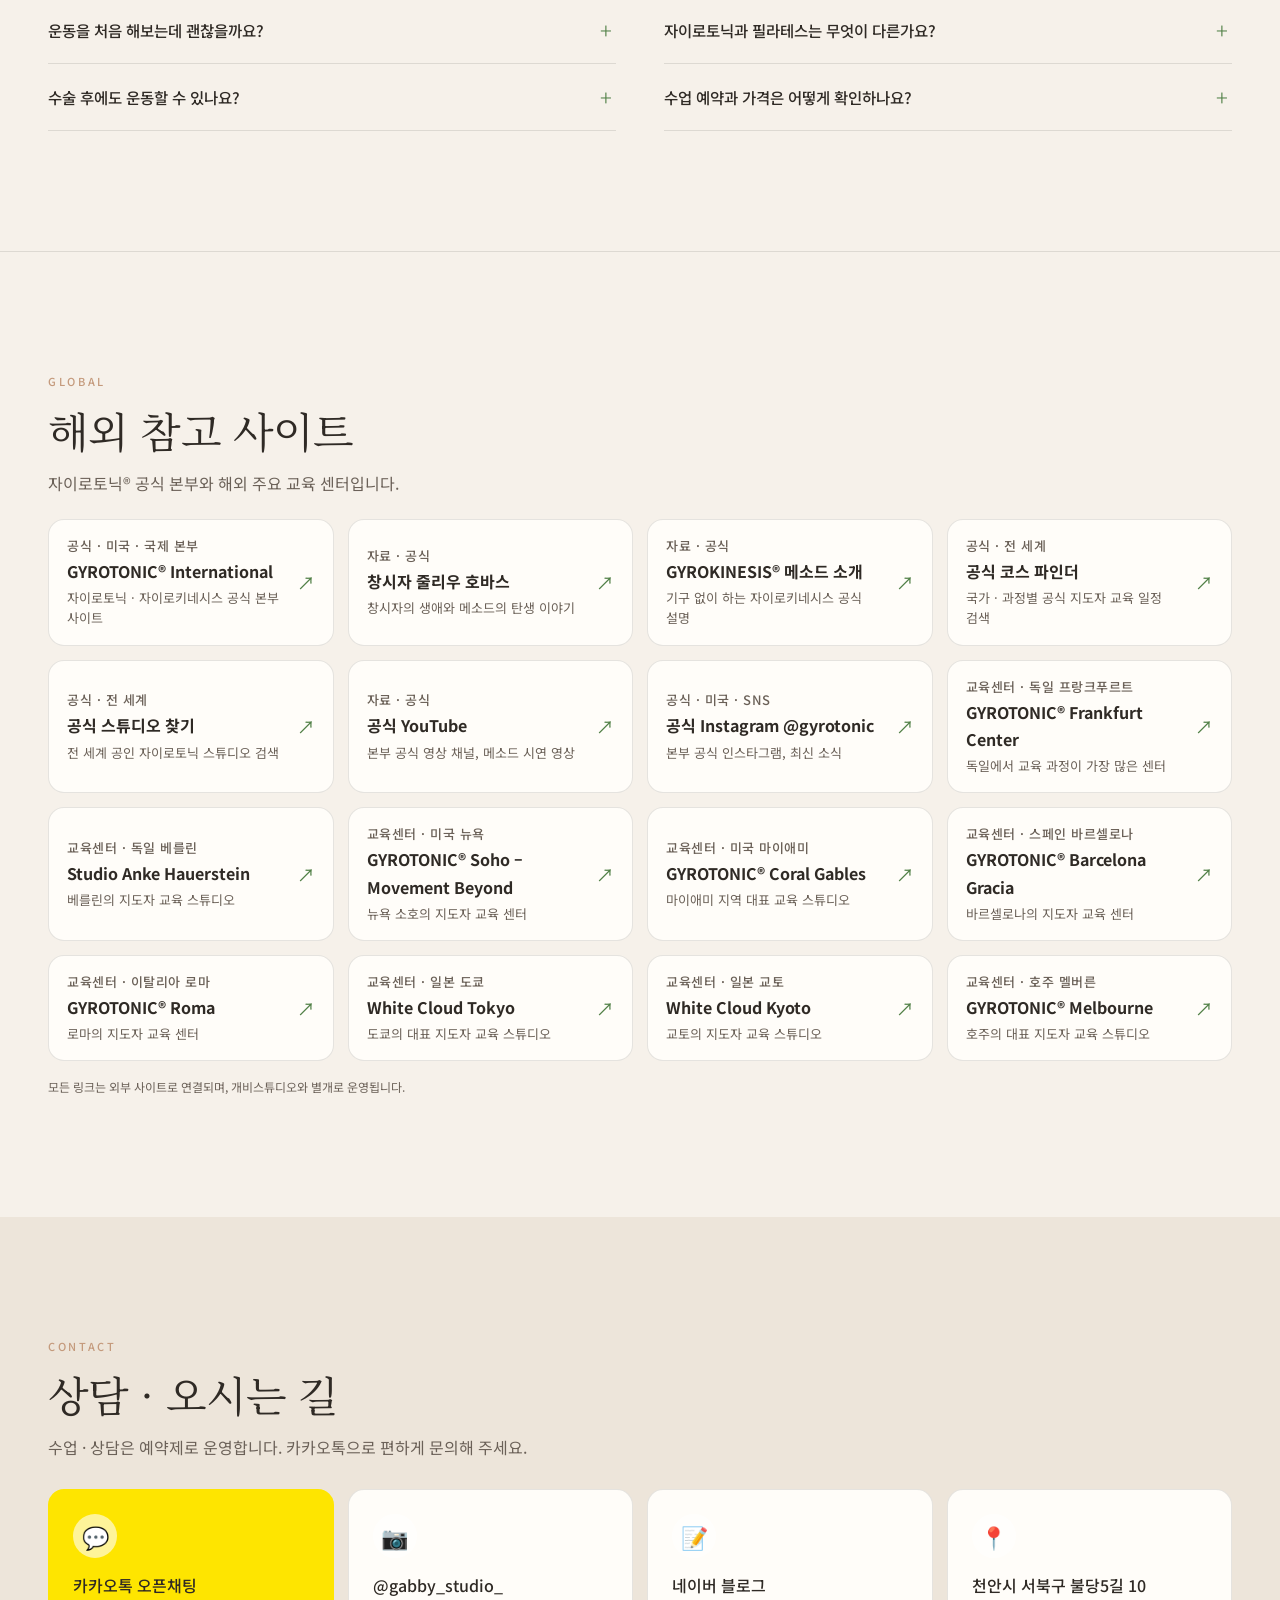
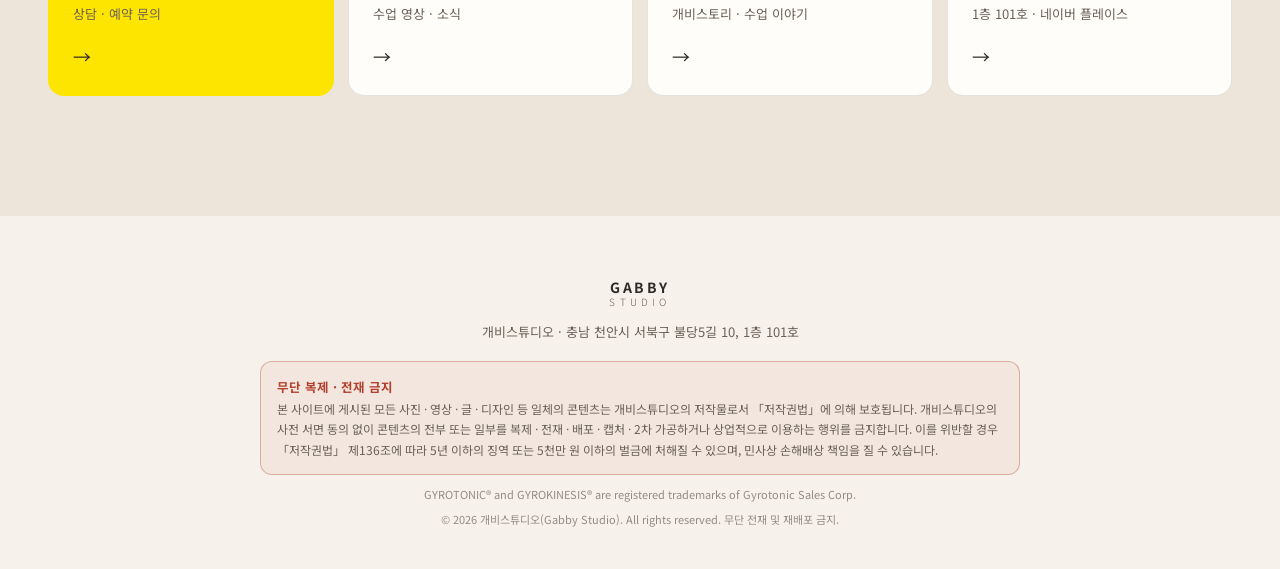
==== commit 9781df32: "Equipment: official GYROTONIC video buttons (pulley tower, archway, JSB, leg extension) with popup p" ====
--- a/index.html
+++ b/index.html
@@ -19,7 +19,7 @@
   <link rel="preconnect" href="https://fonts.googleapis.com">
   <link rel="preconnect" href="https://fonts.gstatic.com" crossorigin>
   <link href="https://fonts.googleapis.com/css2?family=Noto+Sans+KR:wght@300;400;500;700&family=Noto+Serif+KR:wght@400;600&display=swap" rel="stylesheet">
-  <link rel="stylesheet" href="styles.css?v=202610151909">
+  <link rel="stylesheet" href="styles.css?v=202610162300">
   <meta property="og:image" content="https://www.gabby.co.kr/images/hero.jpg">
   <meta property="og:locale" content="ko_KR">
   <meta property="og:site_name" content="개비스튜디오">
@@ -154,6 +154,7 @@
           <div>
             <p class="equip-tag">기본 머신</p>
             <h4>풀리 타워</h4>
+            <button type="button" class="video-btn" data-yt="9tijtM5agFE" title="GYROTONIC® 공식 영상">▶ 동영상 보기</button>
             <p>도르래와 회전 휠을 따라 척추를 원형 · 나선형으로 움직이는 자이로토닉의 기본 기구입니다. 관절 가동 범위와 근력을 함께 키웁니다.</p>
           </div>
         </article>
@@ -162,6 +163,7 @@
           <div>
             <p class="equip-tag">스페셜 머신 · NEW</p>
             <h4>아치웨이 Archway</h4>
+            <button type="button" class="video-btn" data-yt="ycOlzIyCxTw" title="GYROTONIC® 공식 영상">▶ 동영상 보기</button>
             <p>높이 95인치(약 2.4m)로 자이로토닉 기구 중 가장 높은 기구입니다. 수직 사다리 구조를 이용해 수직 · 수평 · 나선형, 대각선과 반전 움직임까지 초보자부터 고급자까지 단계별로 운동합니다.</p>
           </div>
         </article>
@@ -170,6 +172,7 @@
           <div>
             <p class="equip-tag">스페셜 머신</p>
             <h4>점핑 스트레칭 보드</h4>
+            <button type="button" class="video-btn" data-yt="aEVtmos9DaA" title="GYROTONIC® 공식 영상">▶ 동영상 보기</button>
             <p>레일 위의 슬라이드와 회전 디스크를 타고 척추와 골반을 받친 채 수평으로 달리고 점프하는 저충격 기구입니다. 전신 밸런스, 유연성, 근육 탄력과 코어 강화에 효과적입니다.</p>
           </div>
         </article>
@@ -178,6 +181,7 @@
           <div>
             <p class="equip-tag">스페셜 머신</p>
             <h4>레그 익스텐션 Leg Extension</h4>
+            <button type="button" class="video-btn" data-yt="NT8JNpelrYg" title="GYROTONIC® 공식 영상">▶ 동영상 보기</button>
             <p>특허받은 캠 구조로 다리를 뻗을수록 기구가 함께 길어져, 고관절과 무릎을 누르지 않고 상체 · 하체와 손 · 발을 함께 쓰는 전신 동작을 합니다.</p>
           </div>
         </article>
@@ -327,8 +331,8 @@
     <a href="https://open.kakao.com/o/s1LTdccg" target="_blank" rel="noopener" class="sc-main">카카오톡 상담하기</a>
   </div>
 
-  <script src="script.js?v=202610151909"></script>
-  <script src="centers.js?v=202610161702"></script>
+  <script src="script.js?v=202610162300"></script>
+  <script src="centers.js?v=202610162210"></script>
   <script src="refs.js?v=202610151909"></script>
 </body>
 </html>
--- a/styles.css
+++ b/styles.css
@@ -667,3 +667,19 @@
 .manual-list .kind { flex: 0 0 auto; font-size: 11px; font-weight: 700; padding: 3px 8px; border-radius: 6px; background: var(--accent-dark); color: #fff; }
 .manual-list .kind.web { background: var(--clay); }
 .machine-nav { display: flex; flex-wrap: wrap; gap: 8px; margin-top: 26px; }
+
+/* 기구 공식 동영상 버튼 · 팝업 */
+.video-btn {
+  display: inline-flex; align-items: center; gap: 6px; margin: 6px 0 10px; padding: 7px 14px;
+  border: 1px solid var(--accent-dark); border-radius: 999px; background: transparent;
+  color: var(--accent-dark); font: inherit; font-size: 13.5px; font-weight: 600; cursor: pointer;
+}
+.video-btn:hover, .video-btn:focus-visible { background: var(--accent-dark); color: #fff; }
+.video-modal { position: fixed; inset: 0; z-index: 1000; display: flex; align-items: center; justify-content: center; padding: 16px; background: rgba(20, 17, 14, .82); }
+.video-modal[hidden] { display: none; }
+.video-modal .vm-box { position: relative; width: min(960px, 100%); }
+.video-modal .vm-frame { position: relative; width: 100%; aspect-ratio: 16 / 9; background: #000; border-radius: 10px; overflow: hidden; }
+.video-modal iframe { position: absolute; inset: 0; width: 100%; height: 100%; border: 0; }
+.video-modal .vm-close { position: absolute; top: -44px; right: 0; width: 38px; height: 38px; border: 0; border-radius: 50%; background: #fff; color: #2f2a25; font-size: 22px; line-height: 1; cursor: pointer; }
+.video-modal .vm-src { margin: 8px 0 0; font-size: 12px; color: #ddd; text-align: right; }
+.video-modal .vm-src a { color: #fff; }
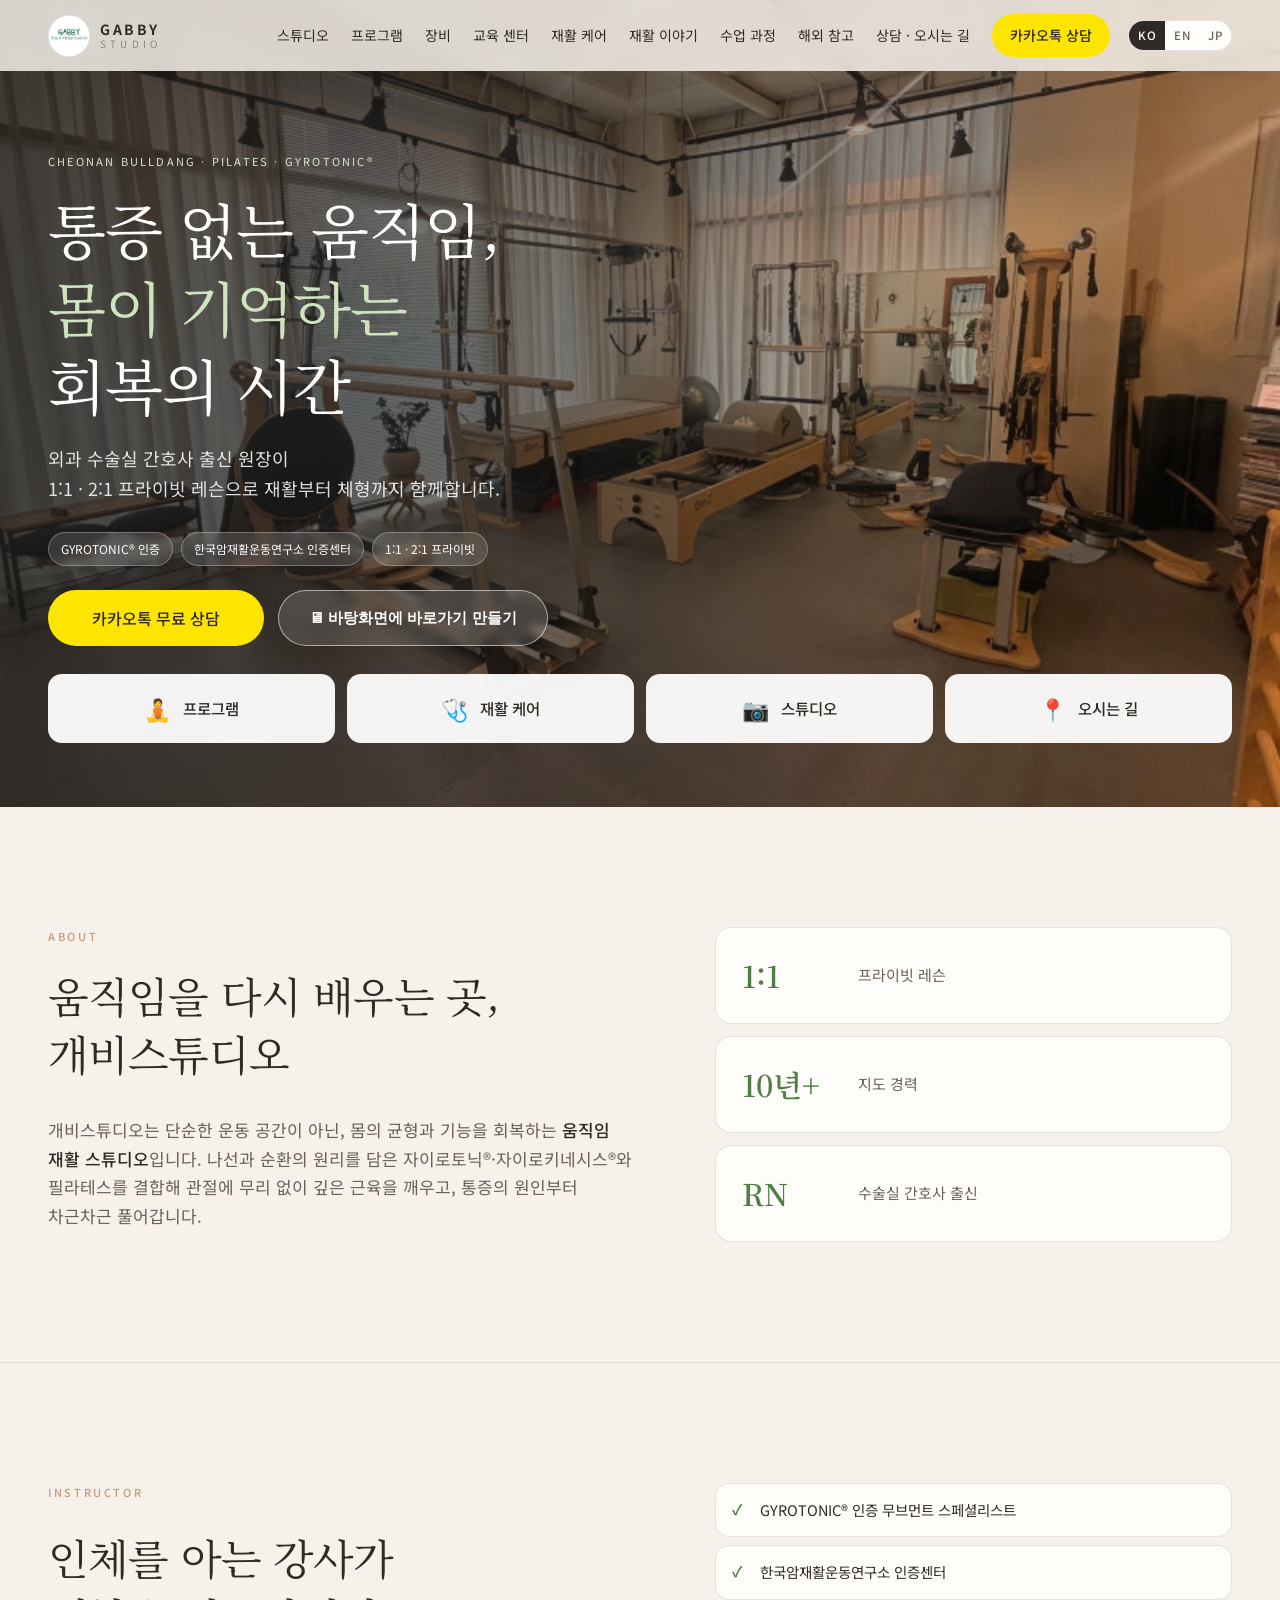
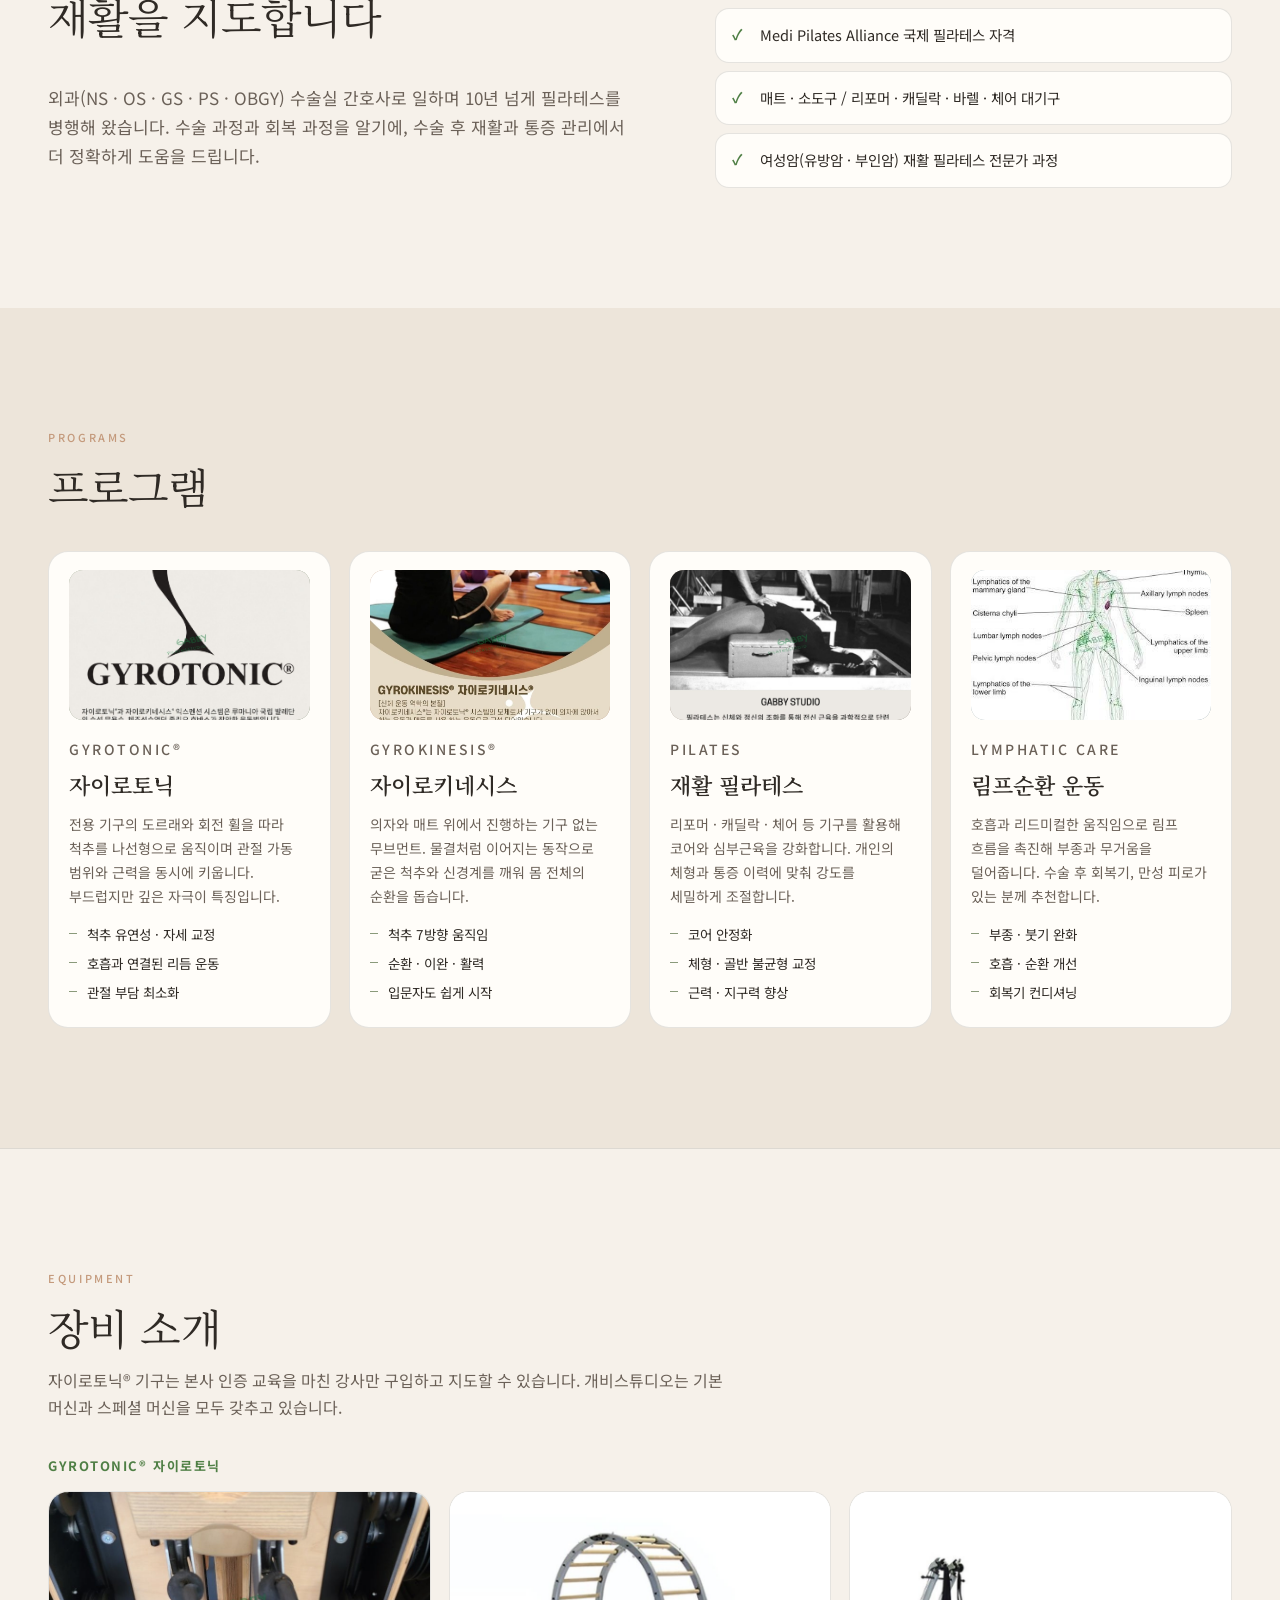
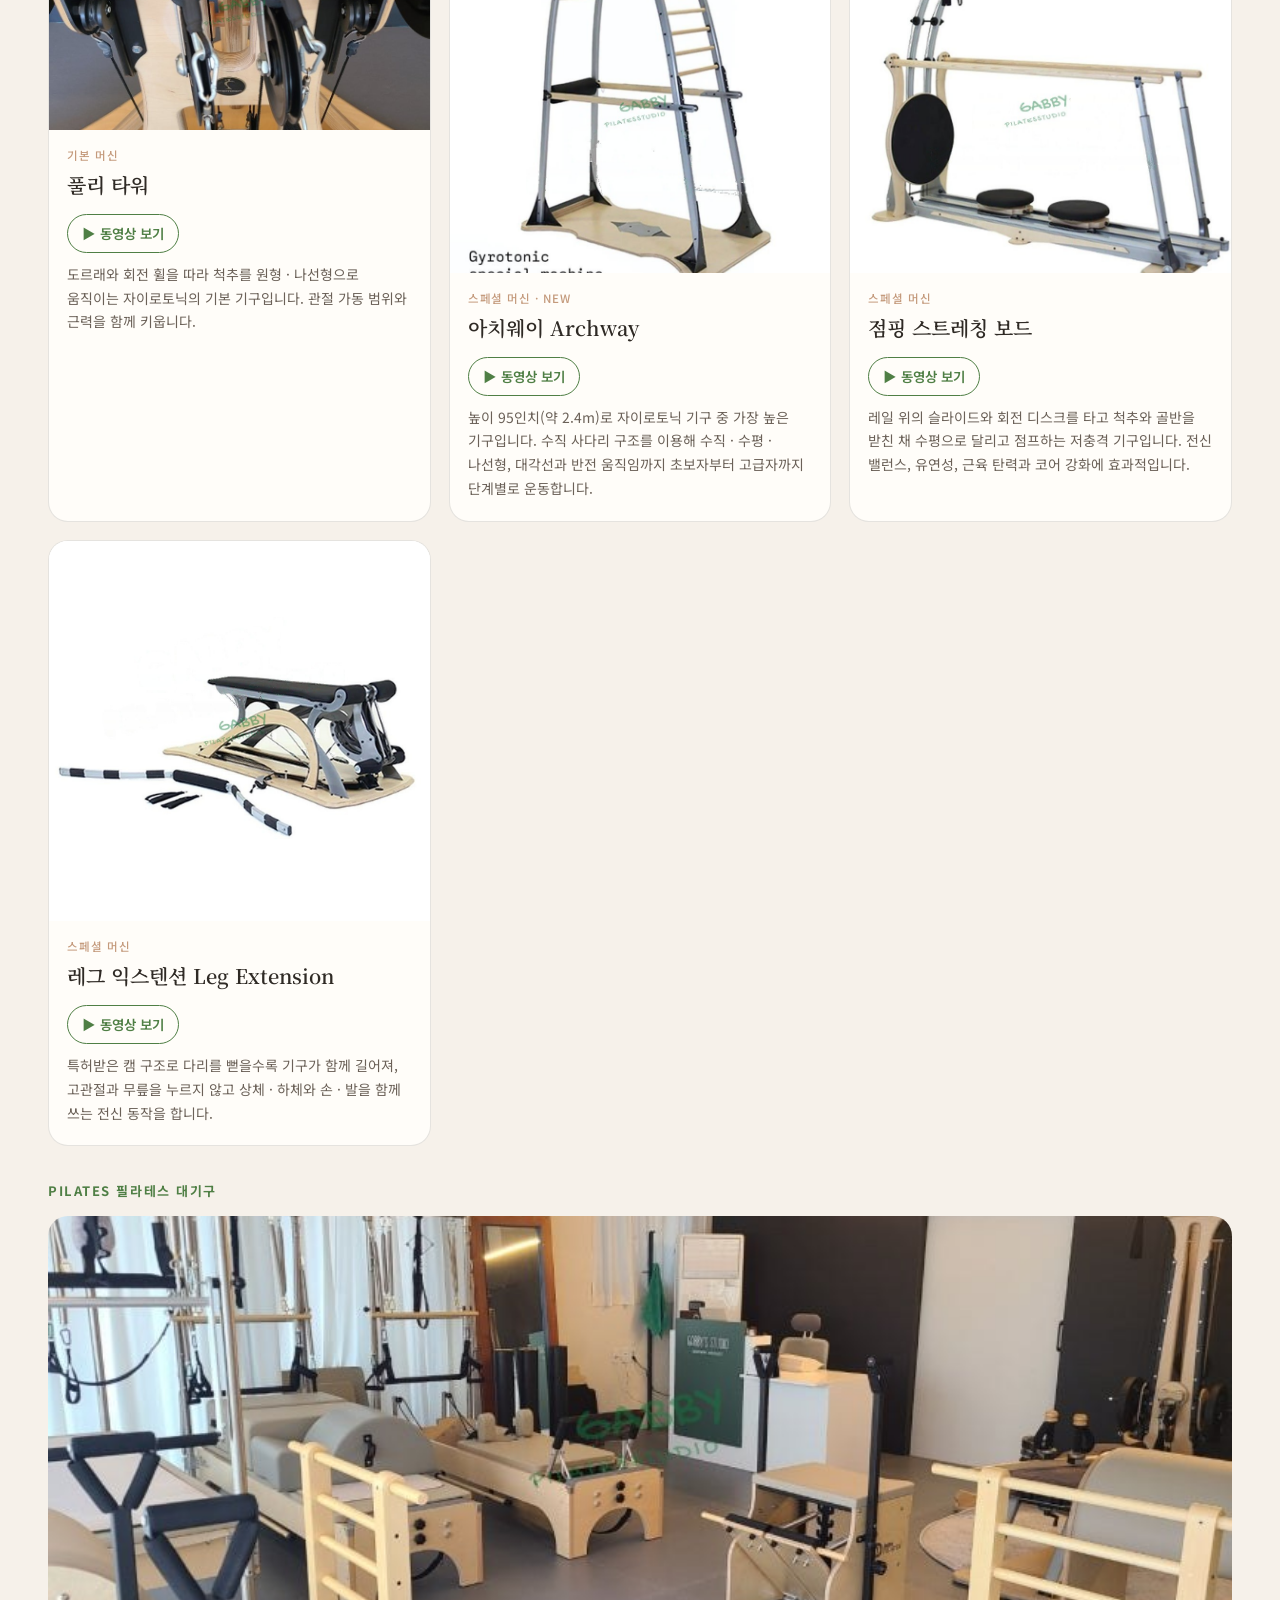
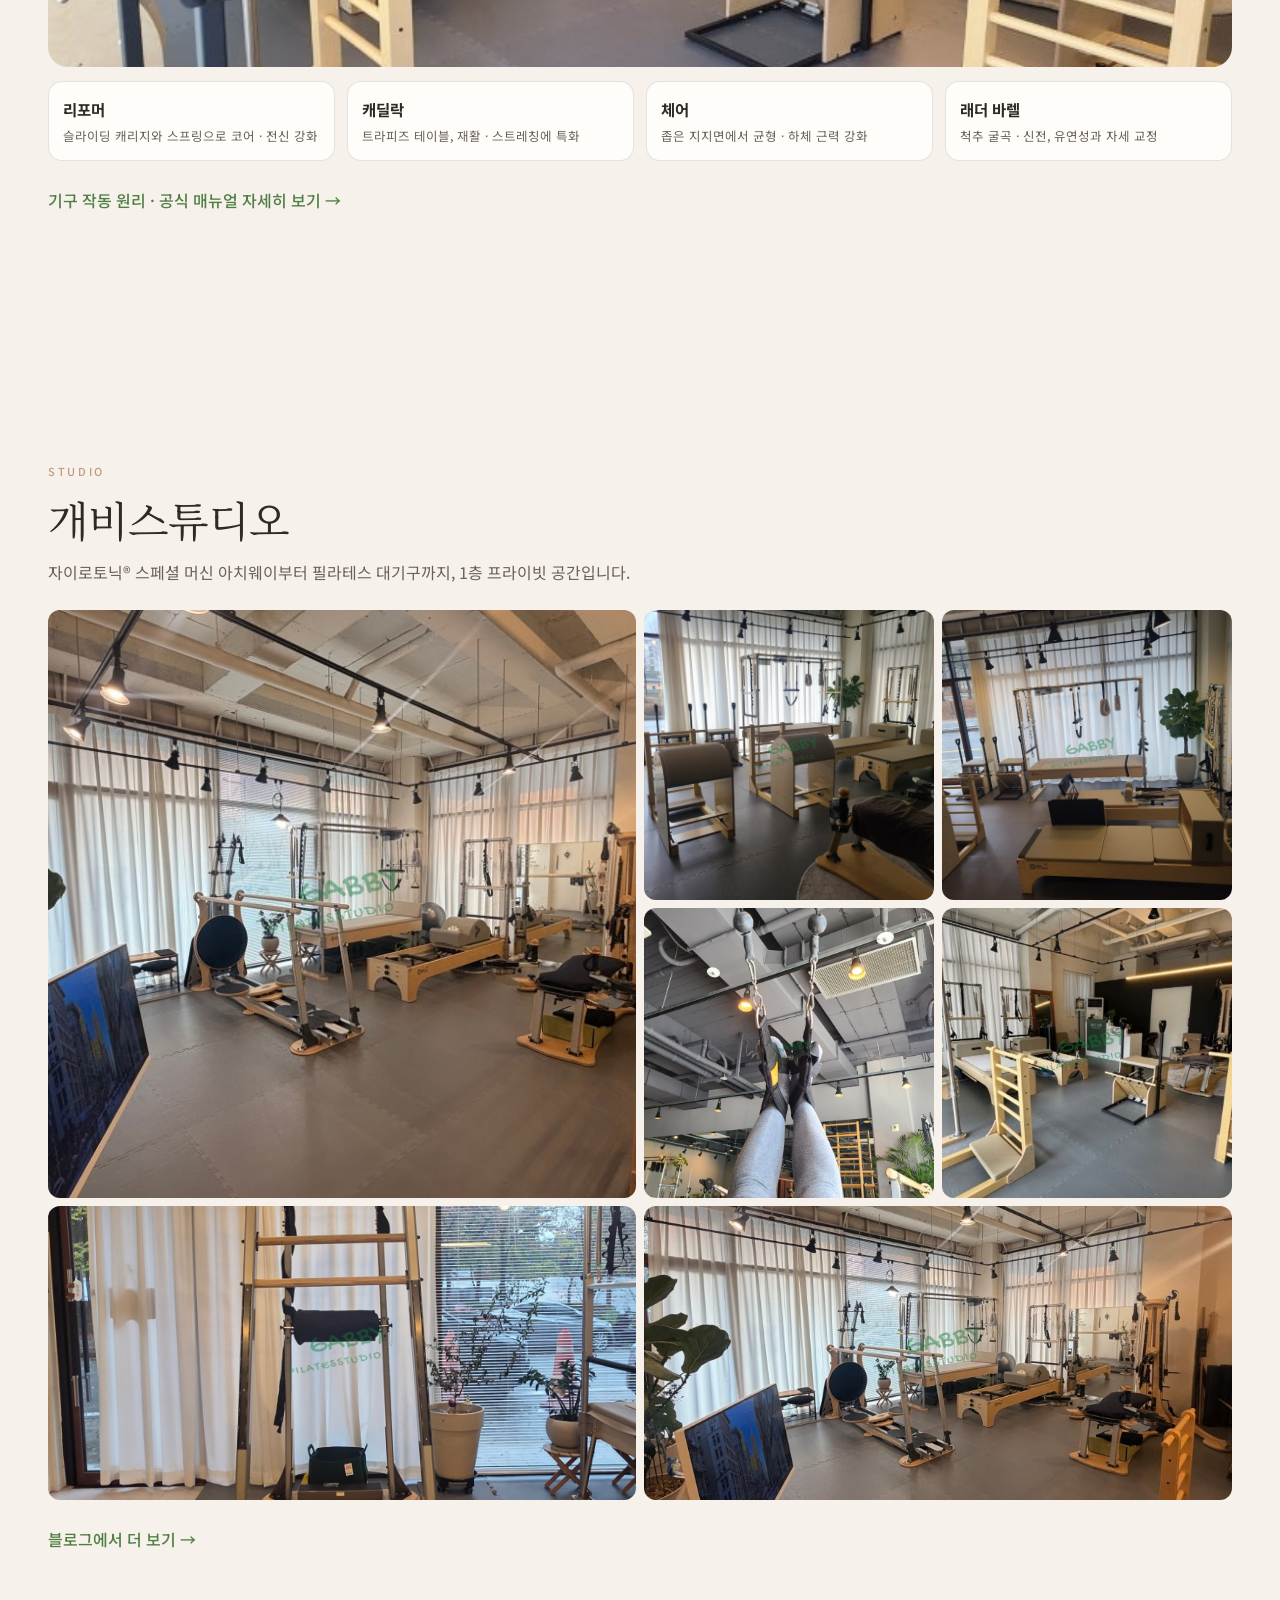
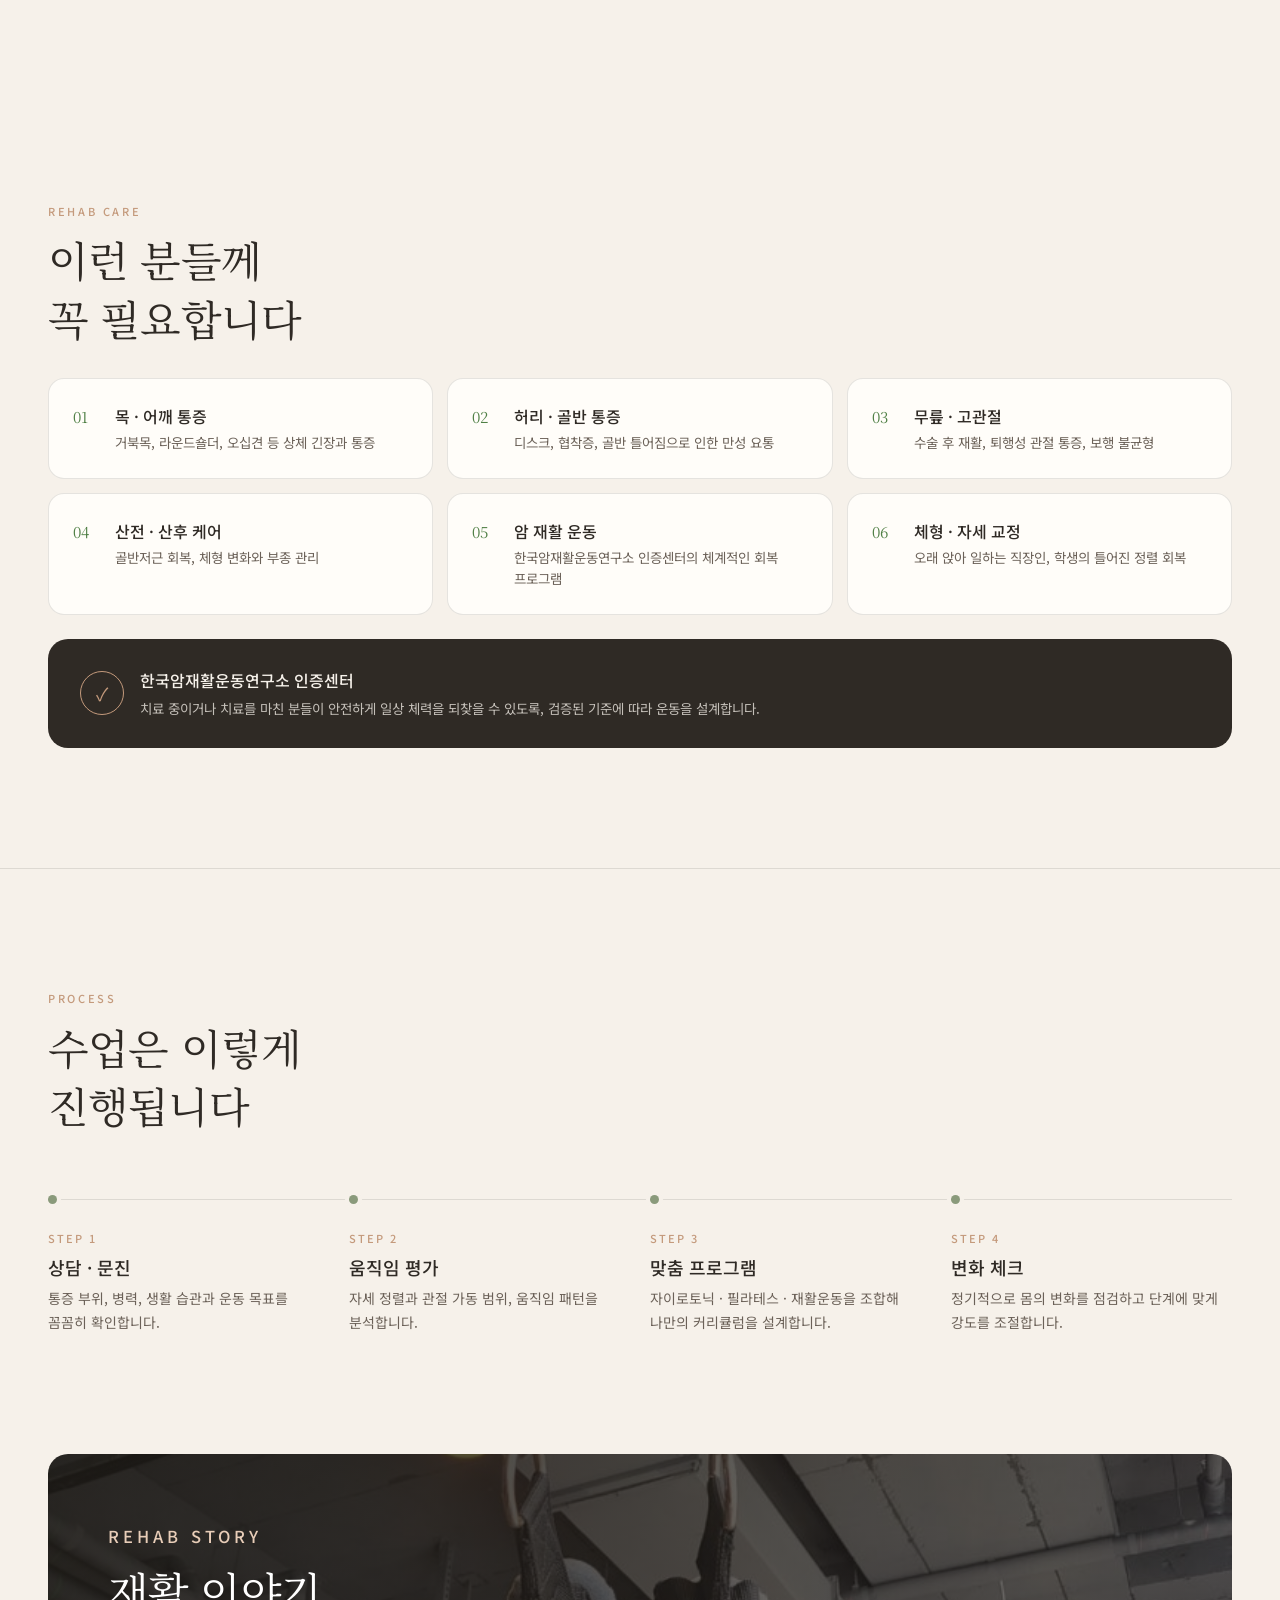
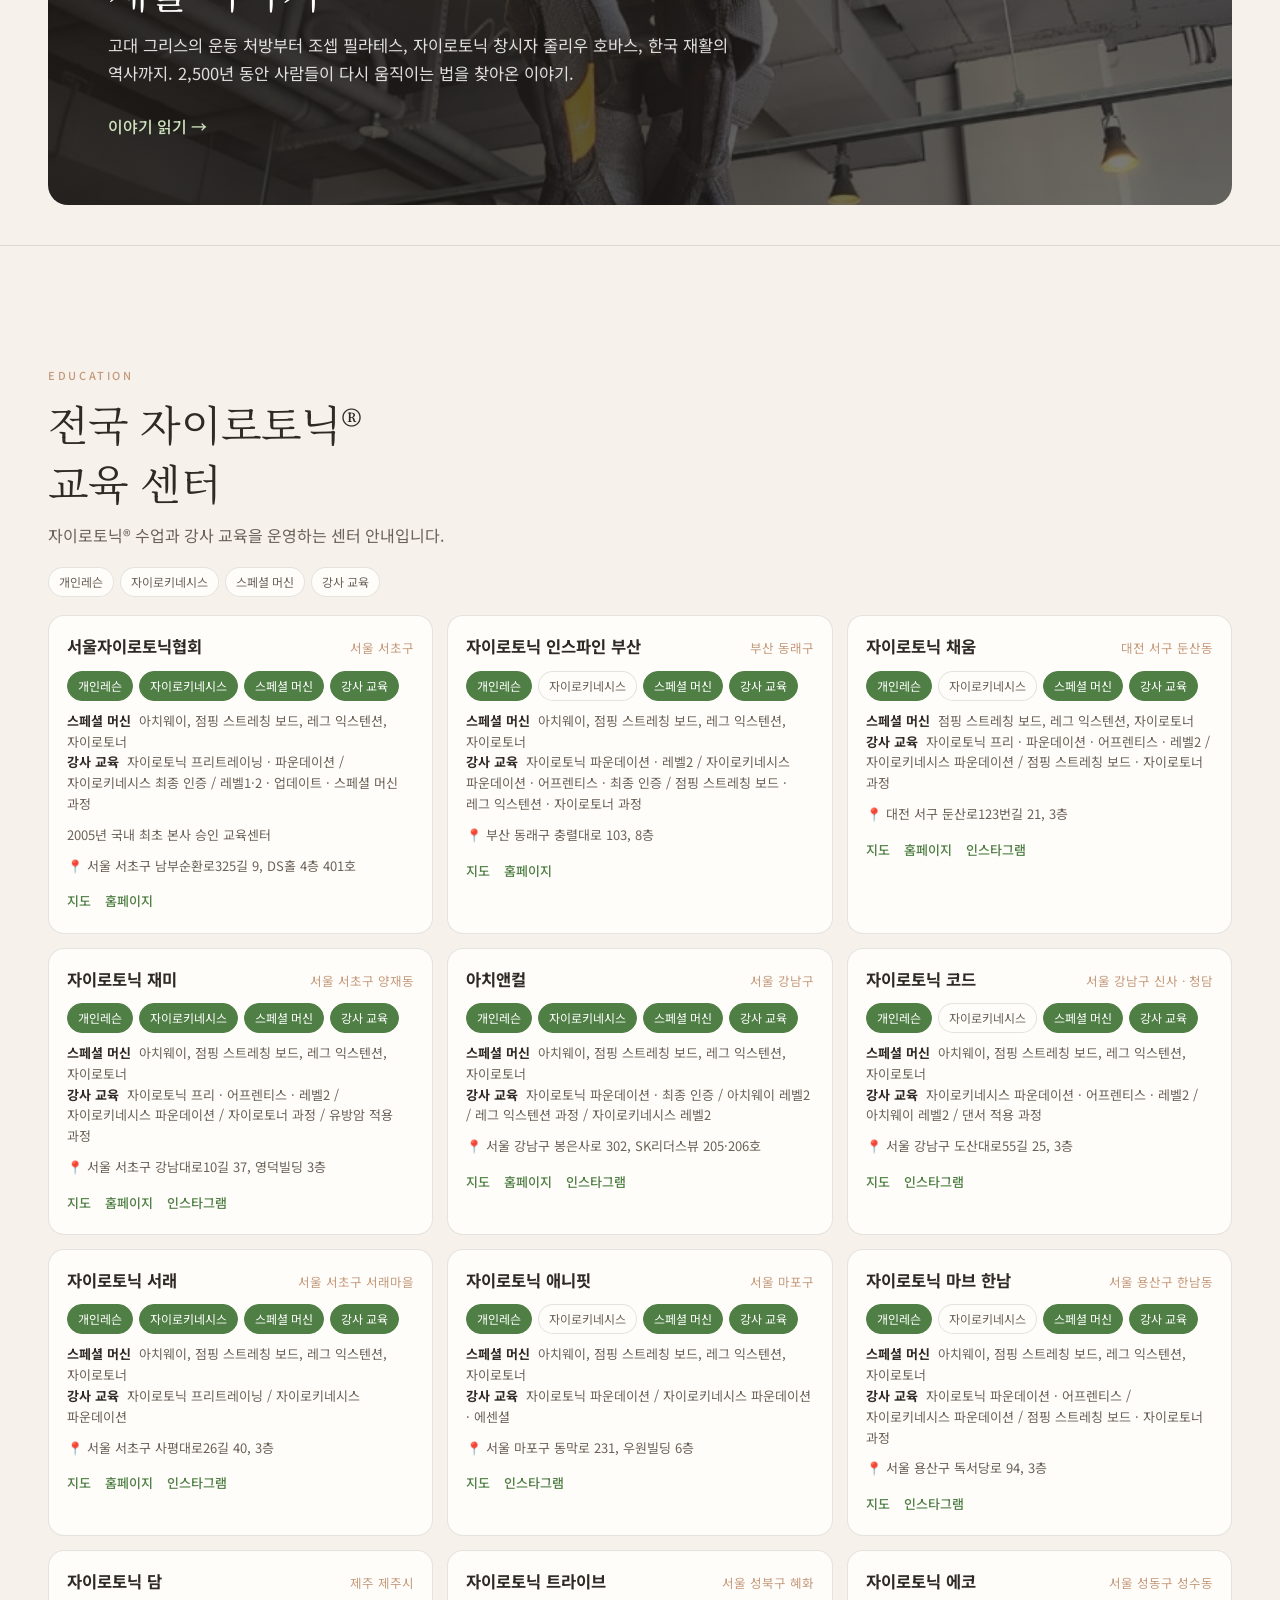
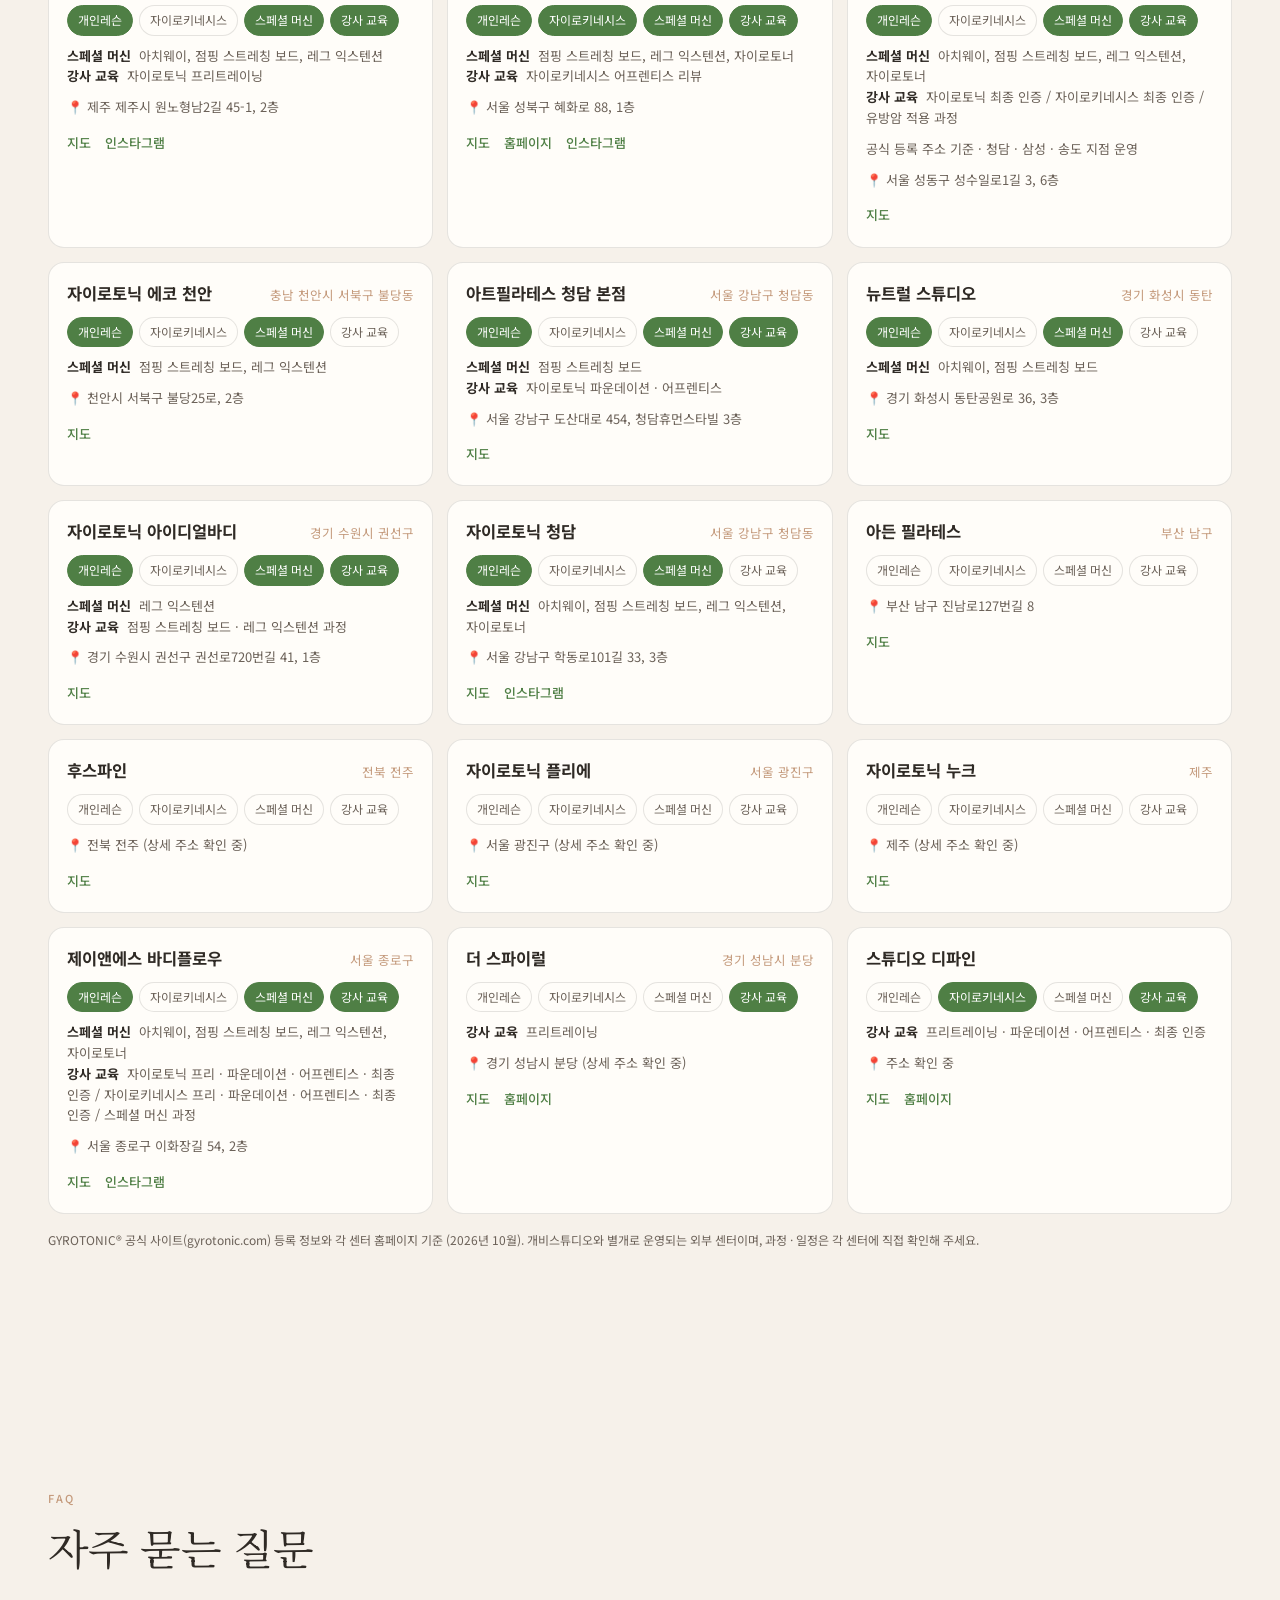
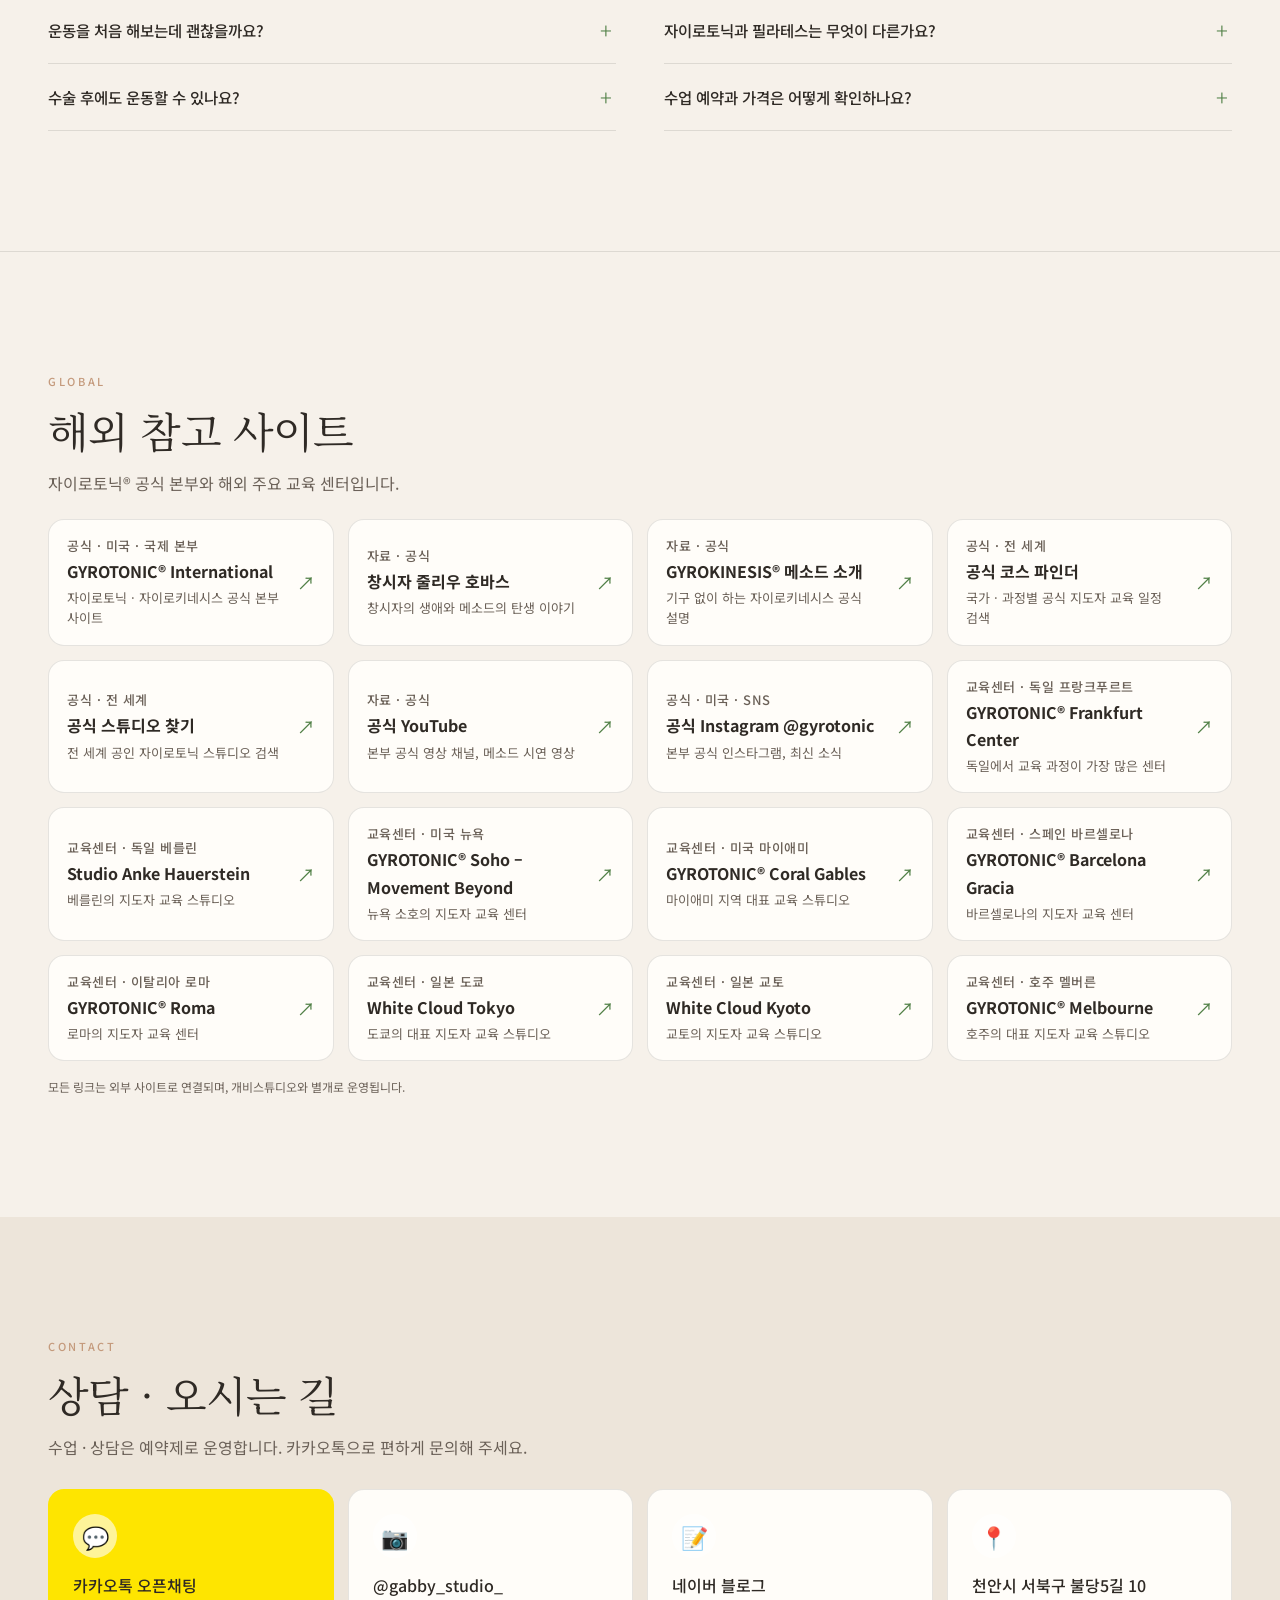
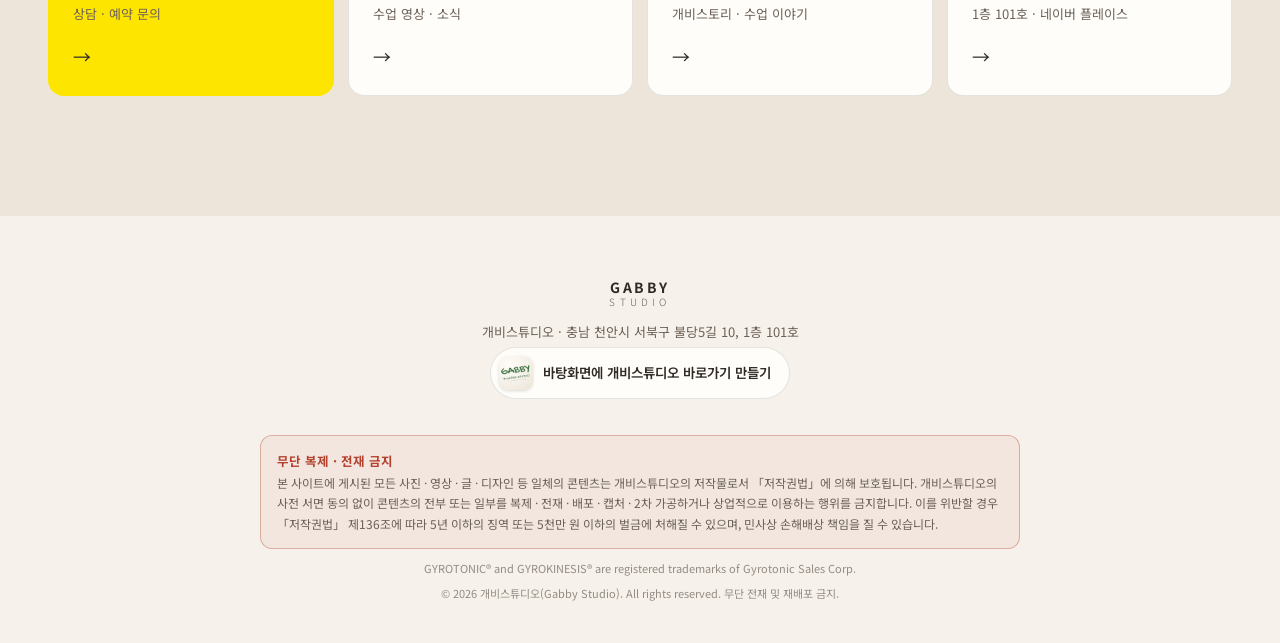
==== commit 63b2c9d3: "Add-to-home-screen / desktop install: app icons, manifests (KO/EN/JA), no-cache service worker, inst" ====
--- a/index.html
+++ b/index.html
@@ -3,6 +3,12 @@
 <head>
   <meta charset="utf-8">
   <meta name="viewport" content="width=device-width, initial-scale=1, viewport-fit=cover">
+  <link rel="manifest" href="/manifest.webmanifest">
+  <link rel="icon" type="image/png" sizes="48x48" href="/icons/favicon-48.png">
+  <link rel="apple-touch-icon" href="/icons/apple-touch-icon.png">
+  <meta name="apple-mobile-web-app-title" content="개비스튜디오">
+  <meta name="mobile-web-app-capable" content="yes">
+  <meta name="apple-mobile-web-app-capable" content="yes">
   <title>개비스튜디오 | 천안 불당동 필라테스 · 자이로토닉 · 재활운동</title>
   <meta name="description" content="천안 불당동 개비스튜디오. 자이로토닉® 인증 무브먼트 스페셜리스트의 재활운동, 통증관리, 림프순환 프로그램. 한국암재활운동연구소 인증센터.">
   <meta name="theme-color" content="#f6f1ea">
@@ -19,7 +25,7 @@
   <link rel="preconnect" href="https://fonts.googleapis.com">
   <link rel="preconnect" href="https://fonts.gstatic.com" crossorigin>
   <link href="https://fonts.googleapis.com/css2?family=Noto+Sans+KR:wght@300;400;500;700&family=Noto+Serif+KR:wght@400;600&display=swap" rel="stylesheet">
-  <link rel="stylesheet" href="styles.css?v=202610162300">
+  <link rel="stylesheet" href="styles.css?v=202610162330">
   <meta property="og:image" content="https://www.gabby.co.kr/images/hero.jpg">
   <meta property="og:locale" content="ko_KR">
   <meta property="og:site_name" content="개비스튜디오">
@@ -65,6 +71,7 @@
           <li>1:1 · 2:1 프라이빗</li>
         </ul>
         <a class="btn btn-primary btn-block" href="https://open.kakao.com/o/s1LTdccg" target="_blank" rel="noopener">카카오톡 무료 상담</a>
+        <button type="button" class="btn install-btn install-hero" hidden>📲 홈 화면에 아이콘 추가</button>
       </div>
       <nav class="quick" aria-label="바로가기">
         <a href="#programs"><span aria-hidden="true">🧘</span>프로그램</a>
@@ -331,7 +338,7 @@
     <a href="https://open.kakao.com/o/s1LTdccg" target="_blank" rel="noopener" class="sc-main">카카오톡 상담하기</a>
   </div>
 
-  <script src="script.js?v=202610162300"></script>
+  <script src="script.js?v=202610162330"></script>
   <script src="centers.js?v=202610162210"></script>
   <script src="refs.js?v=202610151909"></script>
 </body>
--- a/styles.css
+++ b/styles.css
@@ -683,3 +683,24 @@
 .video-modal .vm-close { position: absolute; top: -44px; right: 0; width: 38px; height: 38px; border: 0; border-radius: 50%; background: #fff; color: #2f2a25; font-size: 22px; line-height: 1; cursor: pointer; }
 .video-modal .vm-src { margin: 8px 0 0; font-size: 12px; color: #ddd; text-align: right; }
 .video-modal .vm-src a { color: #fff; }
+
+/* 홈 화면 · 바탕화면 아이콘 추가 */
+.install-btn[hidden] { display: none !important; }
+.install-hero { display: flex; width: 100%; margin-top: 10px; min-height: 50px; justify-content: center; align-items: center; gap: 6px; font-size: 15px; font-weight: 600; color: #fff; background: rgba(255, 255, 255, .14); border: 1px solid rgba(255, 255, 255, .55); backdrop-filter: blur(4px); cursor: pointer; }
+.install-hero:hover { background: rgba(255, 255, 255, .26); }
+@media (min-width: 768px) { .install-hero { display: inline-flex; width: auto; padding: 0 30px; margin: 24px 0 0 10px; min-height: 56px; vertical-align: top; } }
+.install-foot { display: inline-flex; align-items: center; gap: 10px; margin: 4px 0 18px; padding: 8px 18px 8px 8px; border: 1px solid var(--line); border-radius: 999px; background: #fffdf9; color: var(--ink); font: inherit; font-size: 13.5px; font-weight: 600; cursor: pointer; }
+.install-foot img { width: 34px; height: 34px; border-radius: 9px; box-shadow: 0 1px 3px rgba(0, 0, 0, .15); }
+.install-foot:hover { border-color: var(--accent-dark); }
+.install-guide { position: fixed; inset: 0; z-index: 1001; display: flex; align-items: flex-end; justify-content: center; padding: 16px; background: rgba(20, 17, 14, .6); }
+.install-guide[hidden] { display: none; }
+.install-guide .ig-box { width: min(440px, 100%); background: #fffdf9; color: var(--ink); border-radius: 18px; padding: 22px 20px 18px; box-shadow: 0 10px 40px rgba(0, 0, 0, .25); }
+@media (min-width: 768px) { .install-guide { align-items: center; } }
+.install-guide .ig-head { display: flex; align-items: center; gap: 12px; margin-bottom: 14px; }
+.install-guide .ig-head img { width: 56px; height: 56px; border-radius: 14px; box-shadow: 0 2px 6px rgba(0, 0, 0, .15); }
+.install-guide .ig-head b { display: block; font-size: 16px; }
+.install-guide .ig-head small { color: var(--ink-soft); font-size: 12.5px; }
+.install-guide ol { margin: 0; padding-left: 20px; font-size: 14.5px; line-height: 1.7; }
+.install-guide ol li + li { margin-top: 4px; }
+.install-guide .ig-note { margin: 12px 0 0; font-size: 12.5px; color: var(--ink-soft); }
+.install-guide .ig-close { display: block; width: 100%; margin-top: 16px; min-height: 46px; border: 0; border-radius: 12px; background: var(--ink); color: #fff; font: inherit; font-size: 15px; cursor: pointer; }
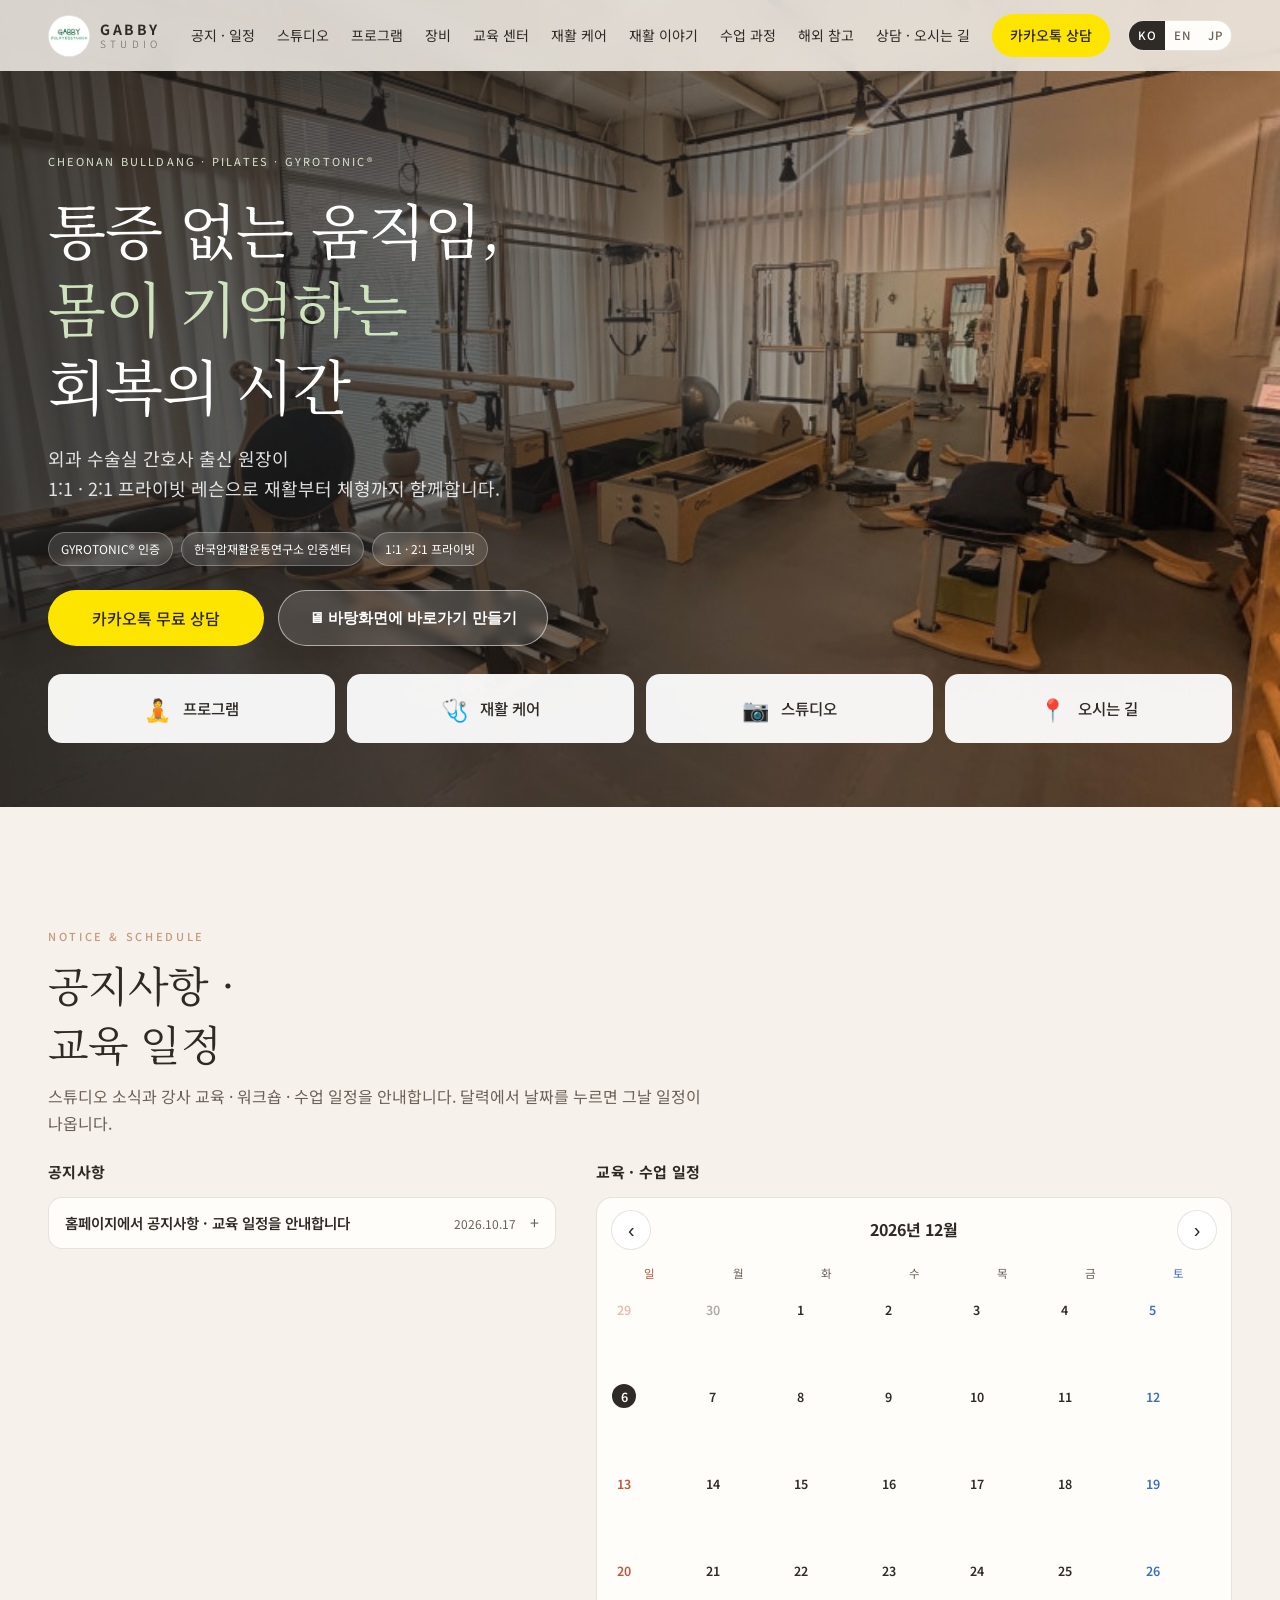
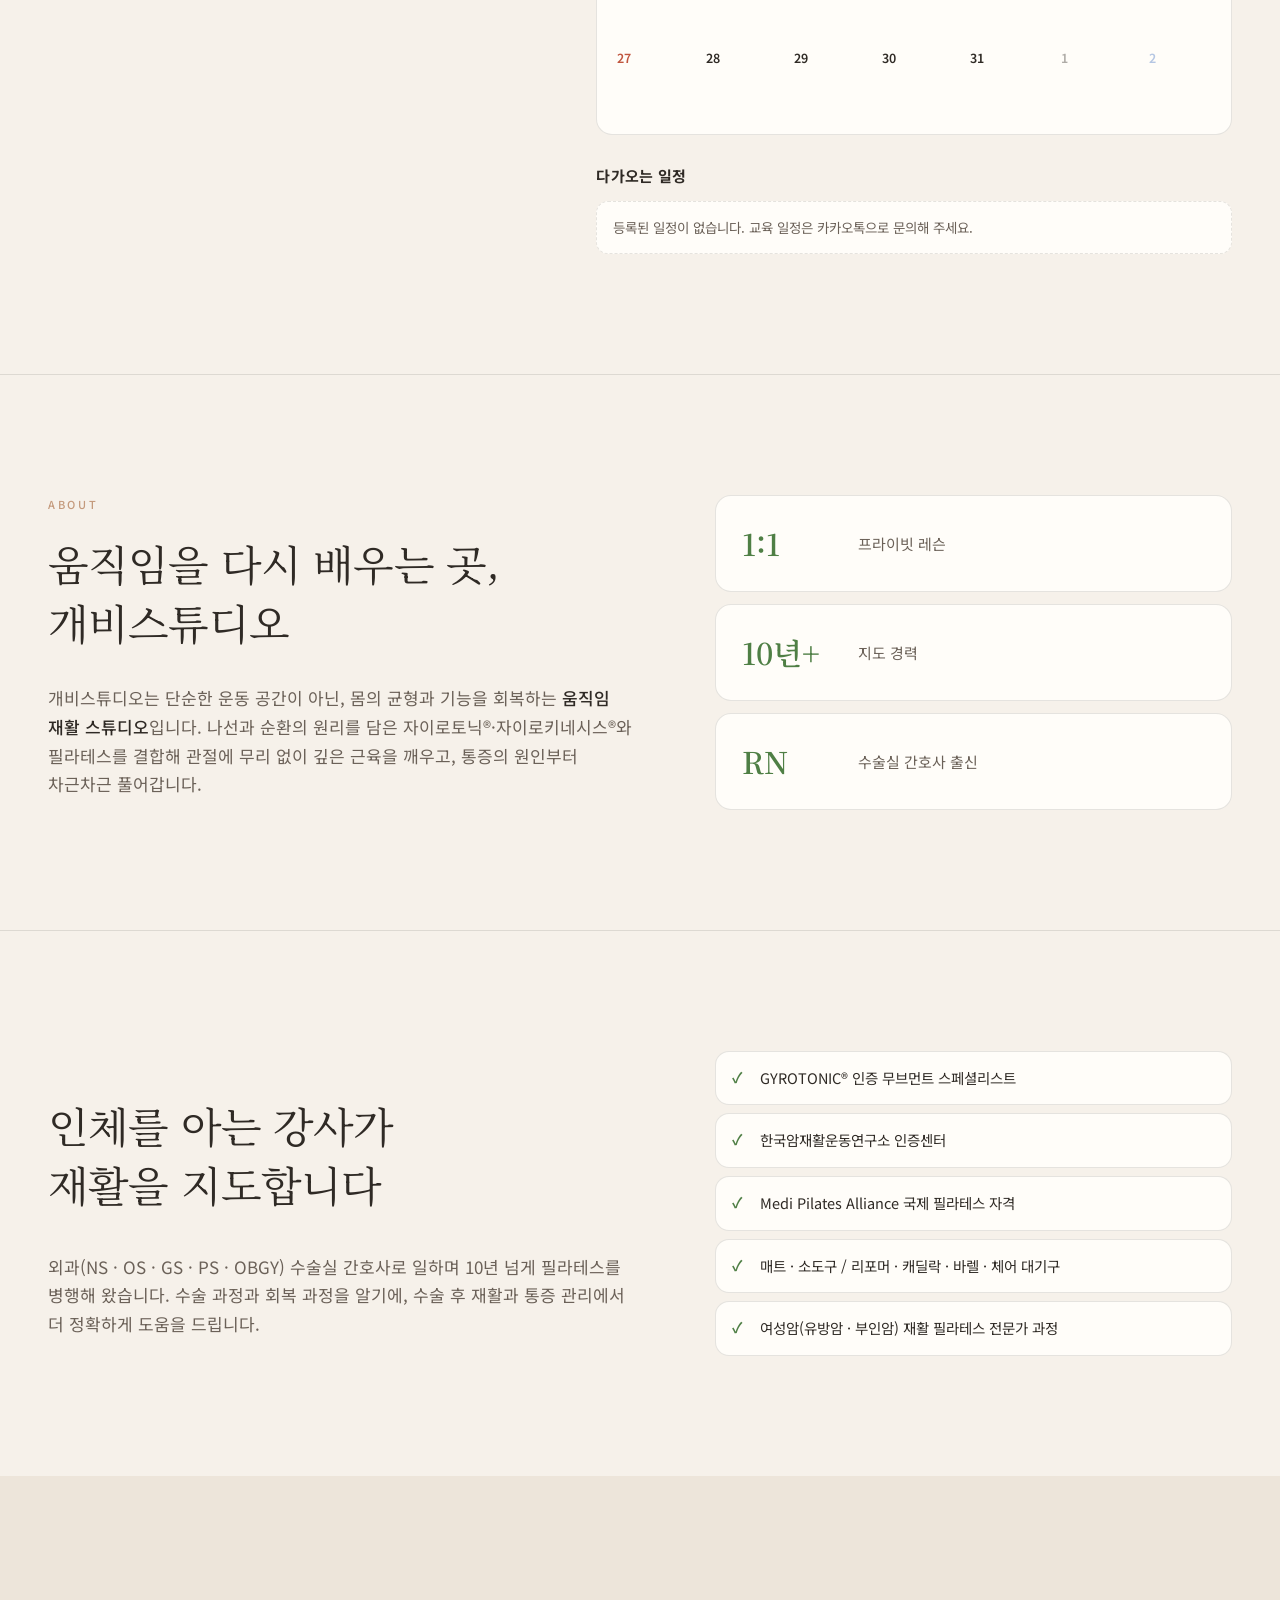
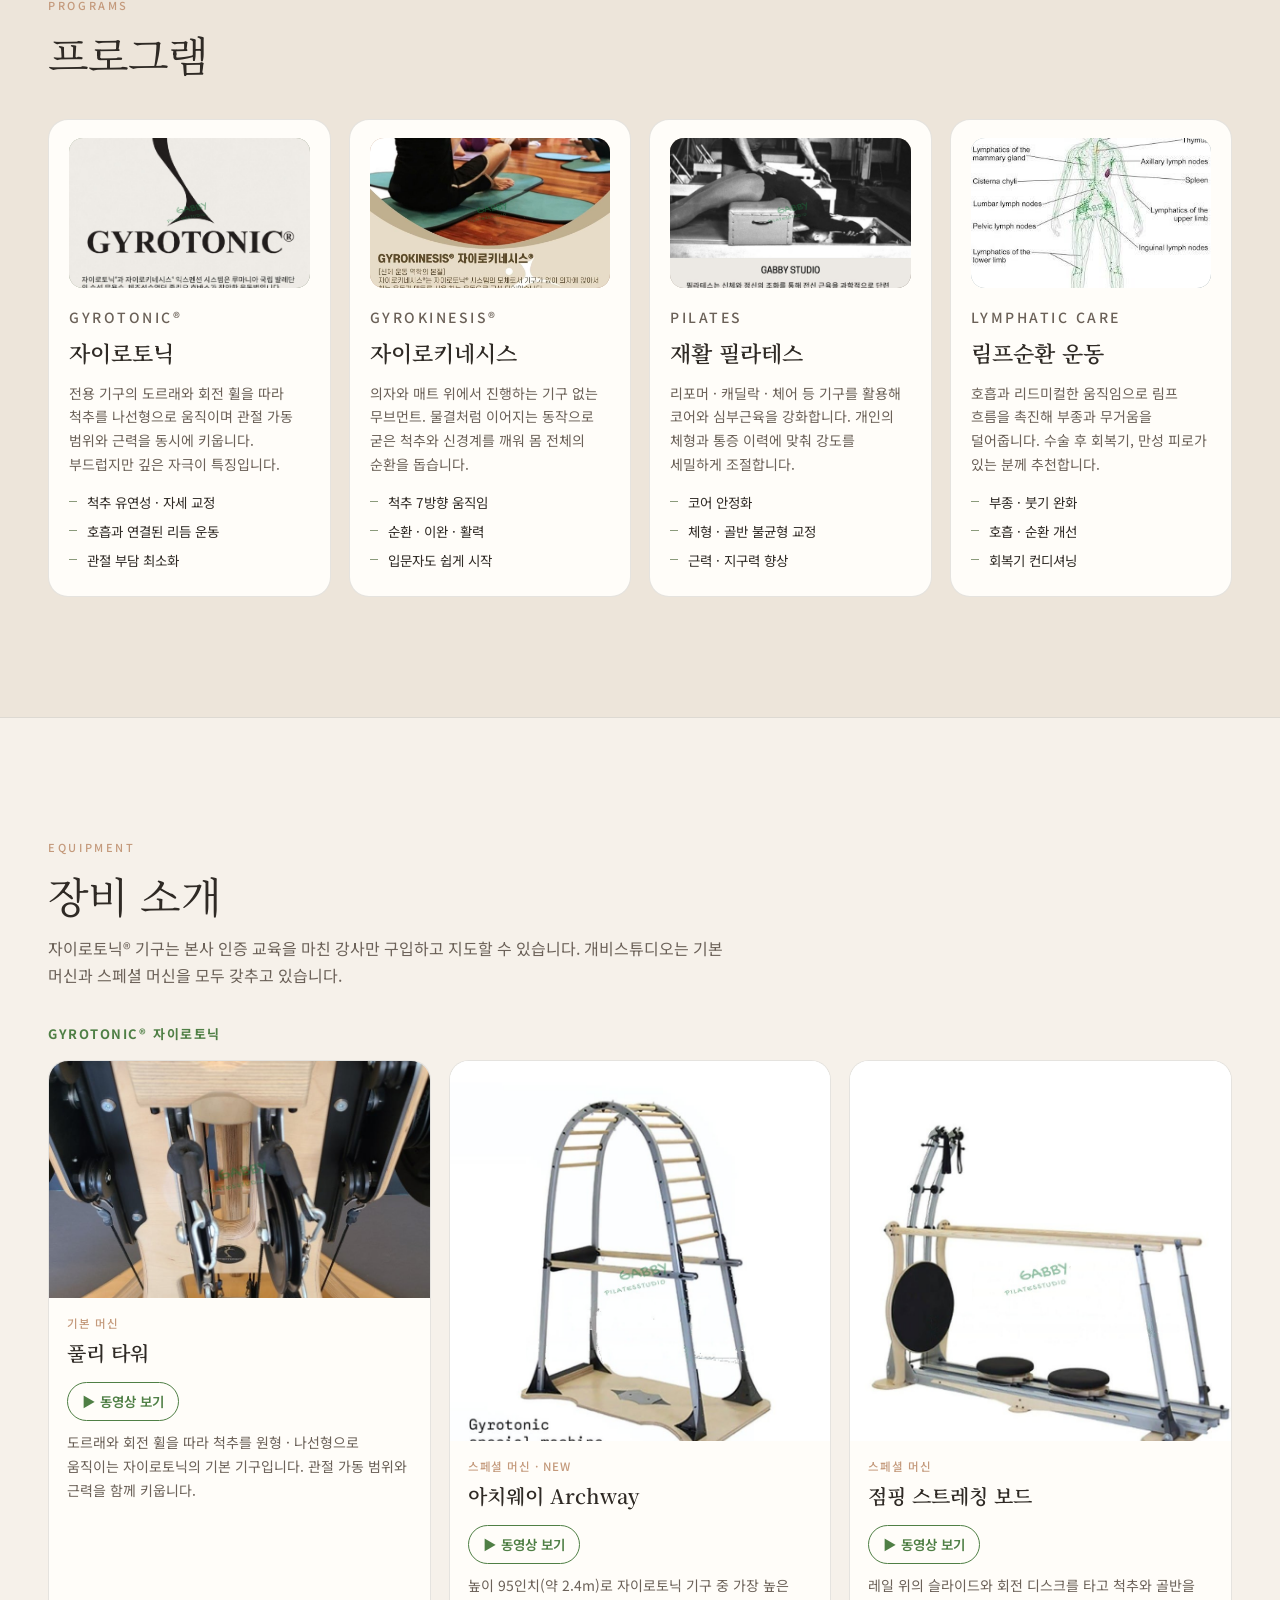
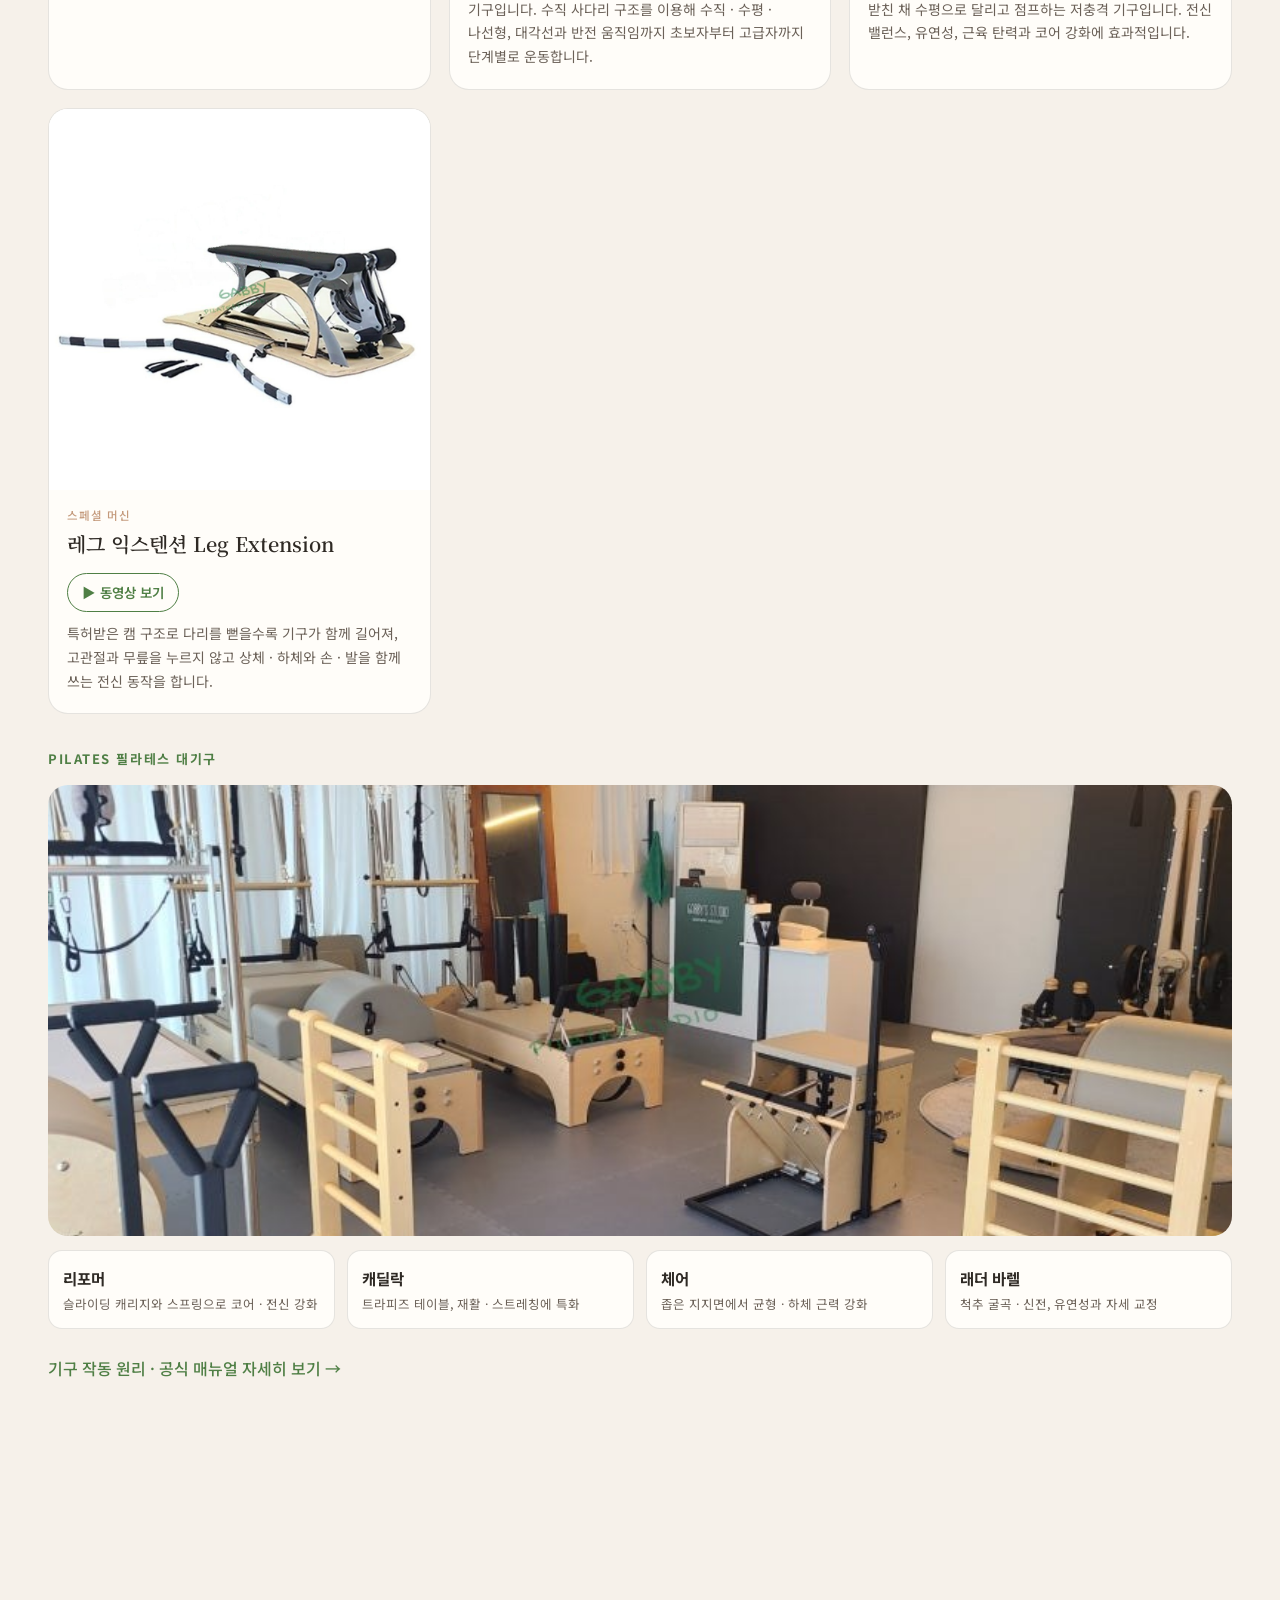
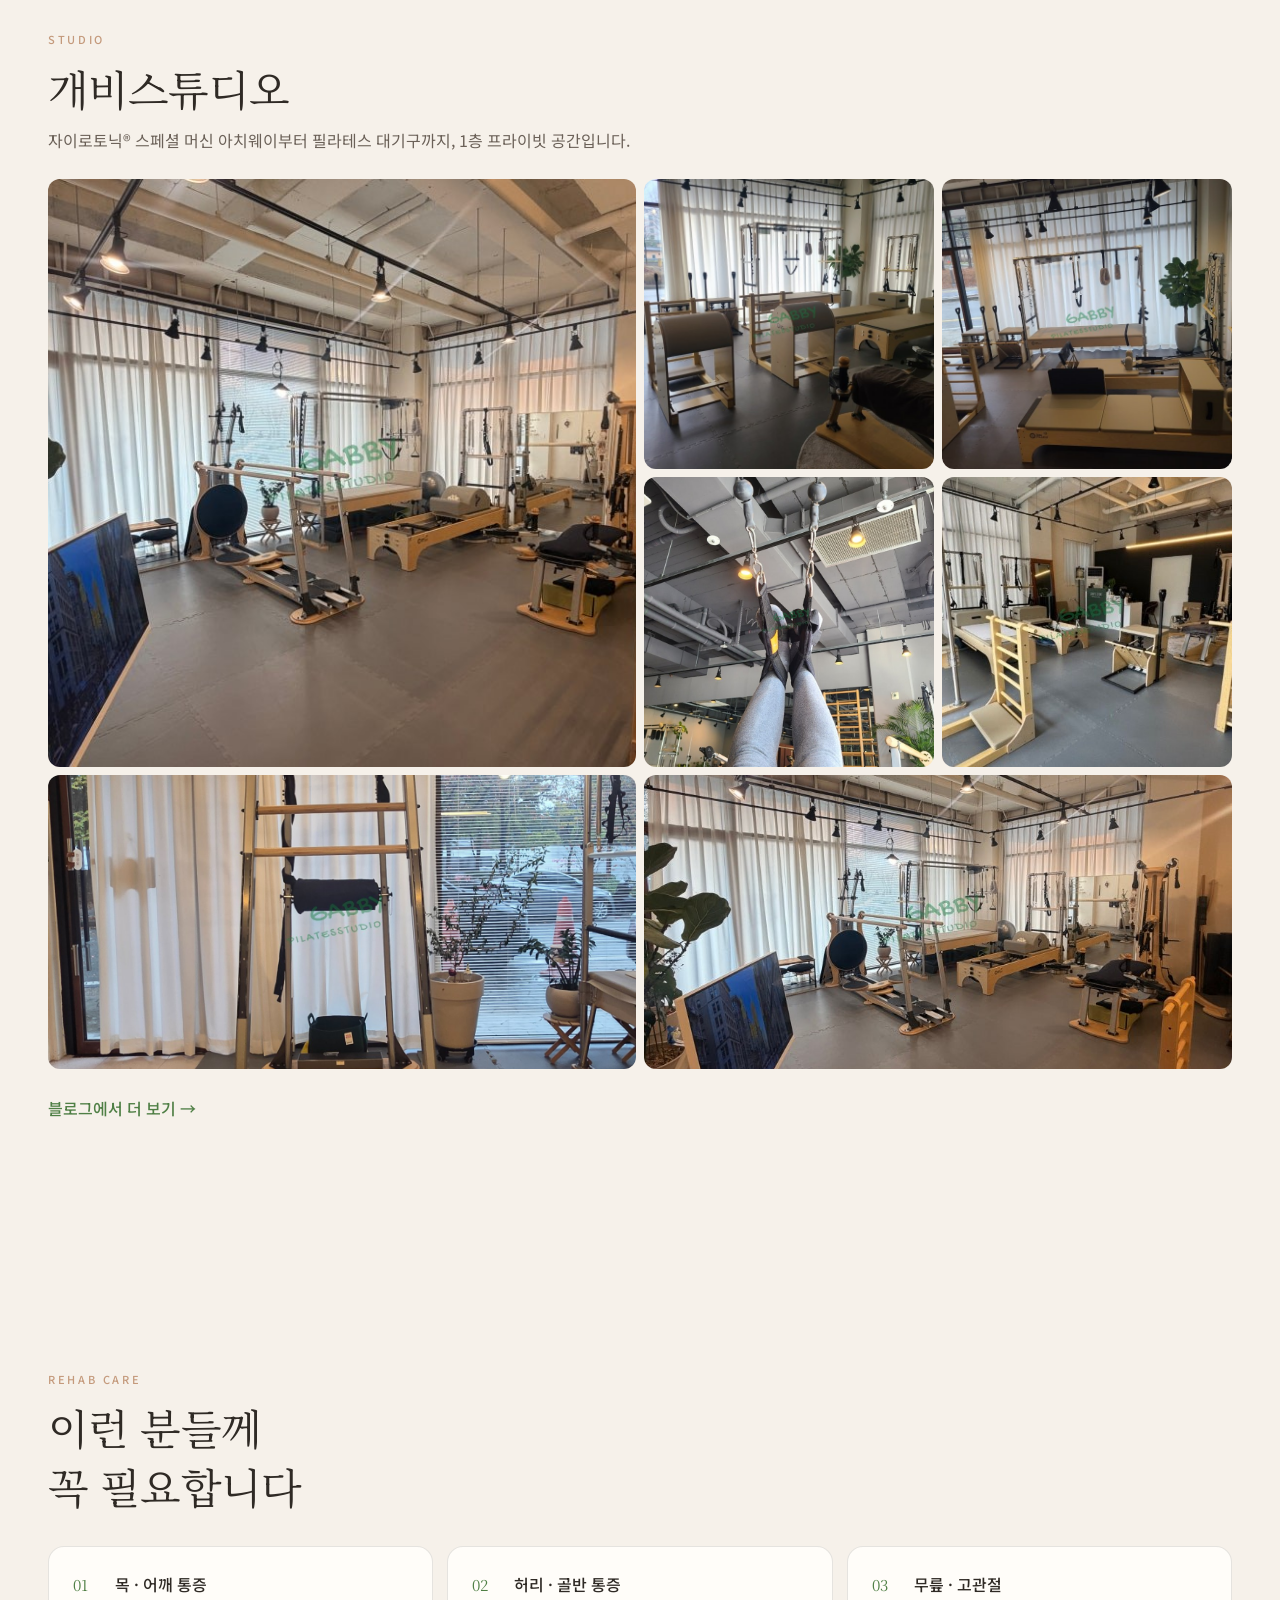
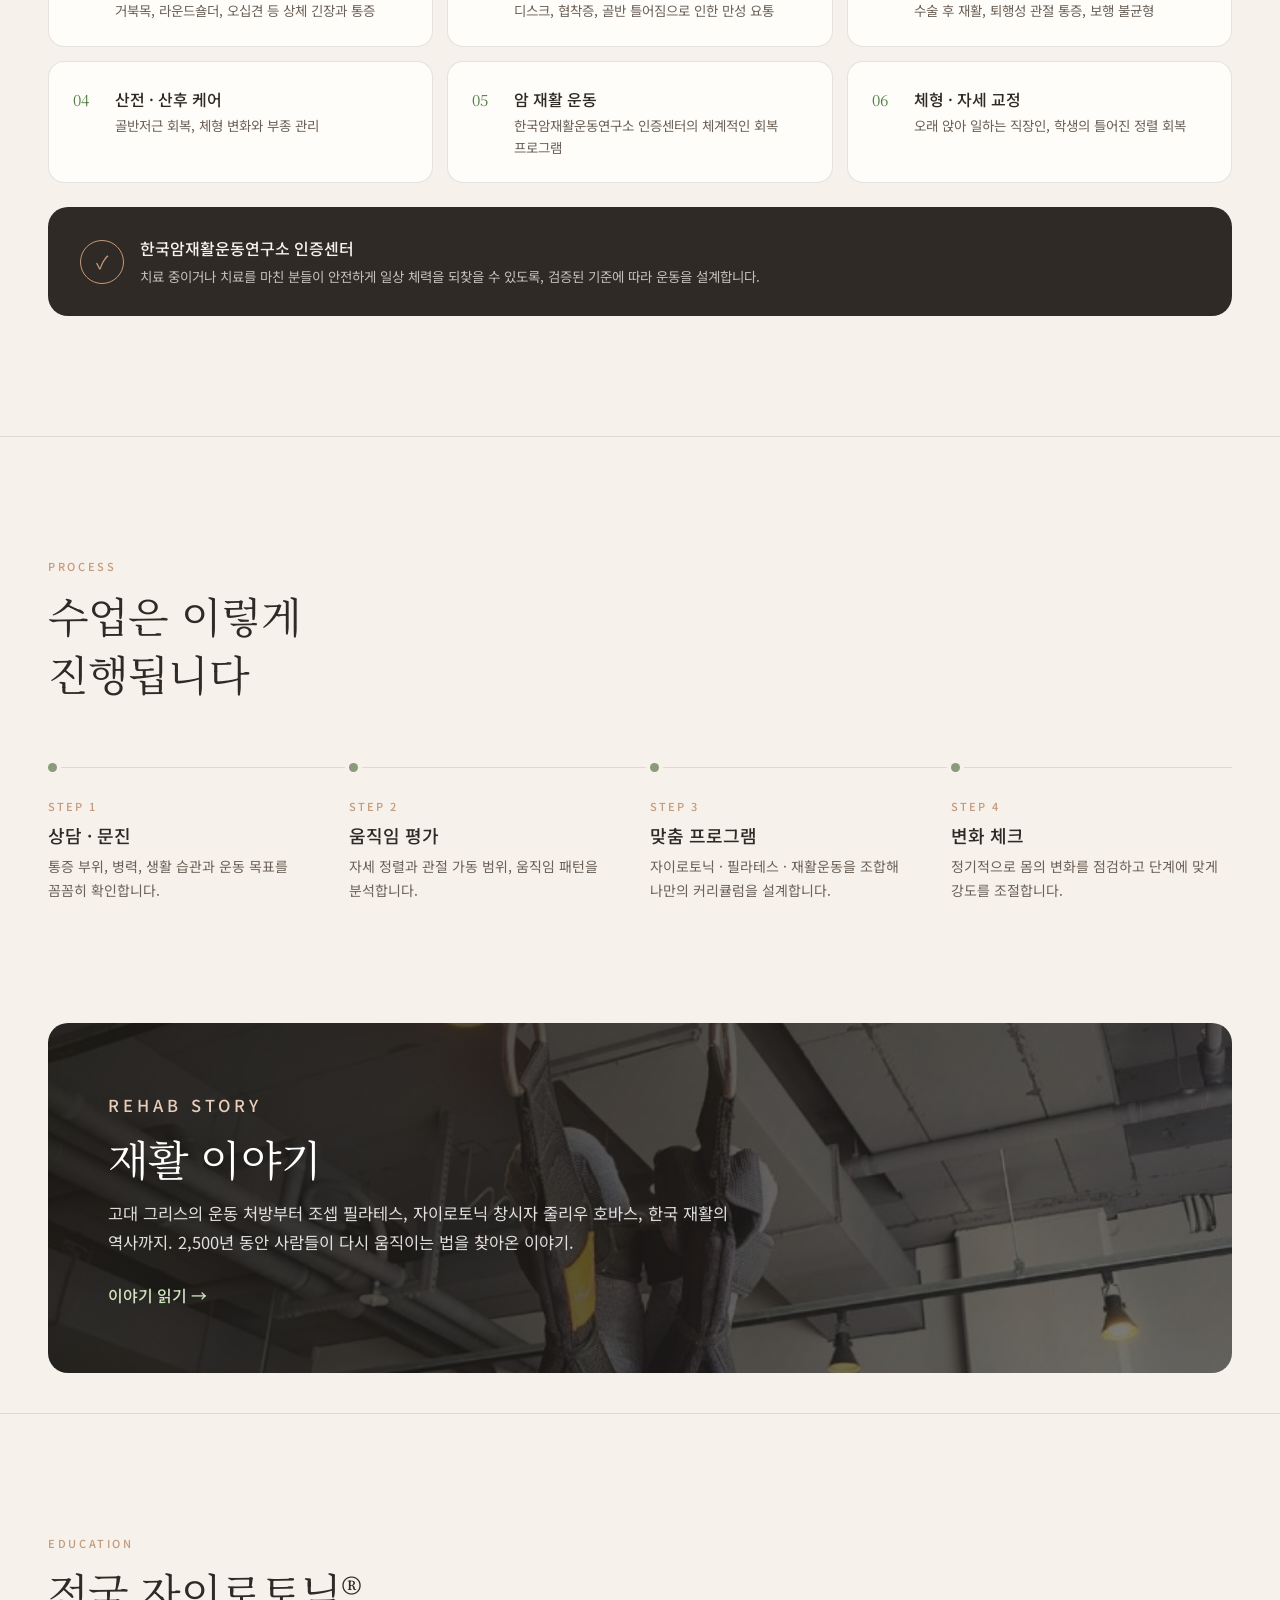
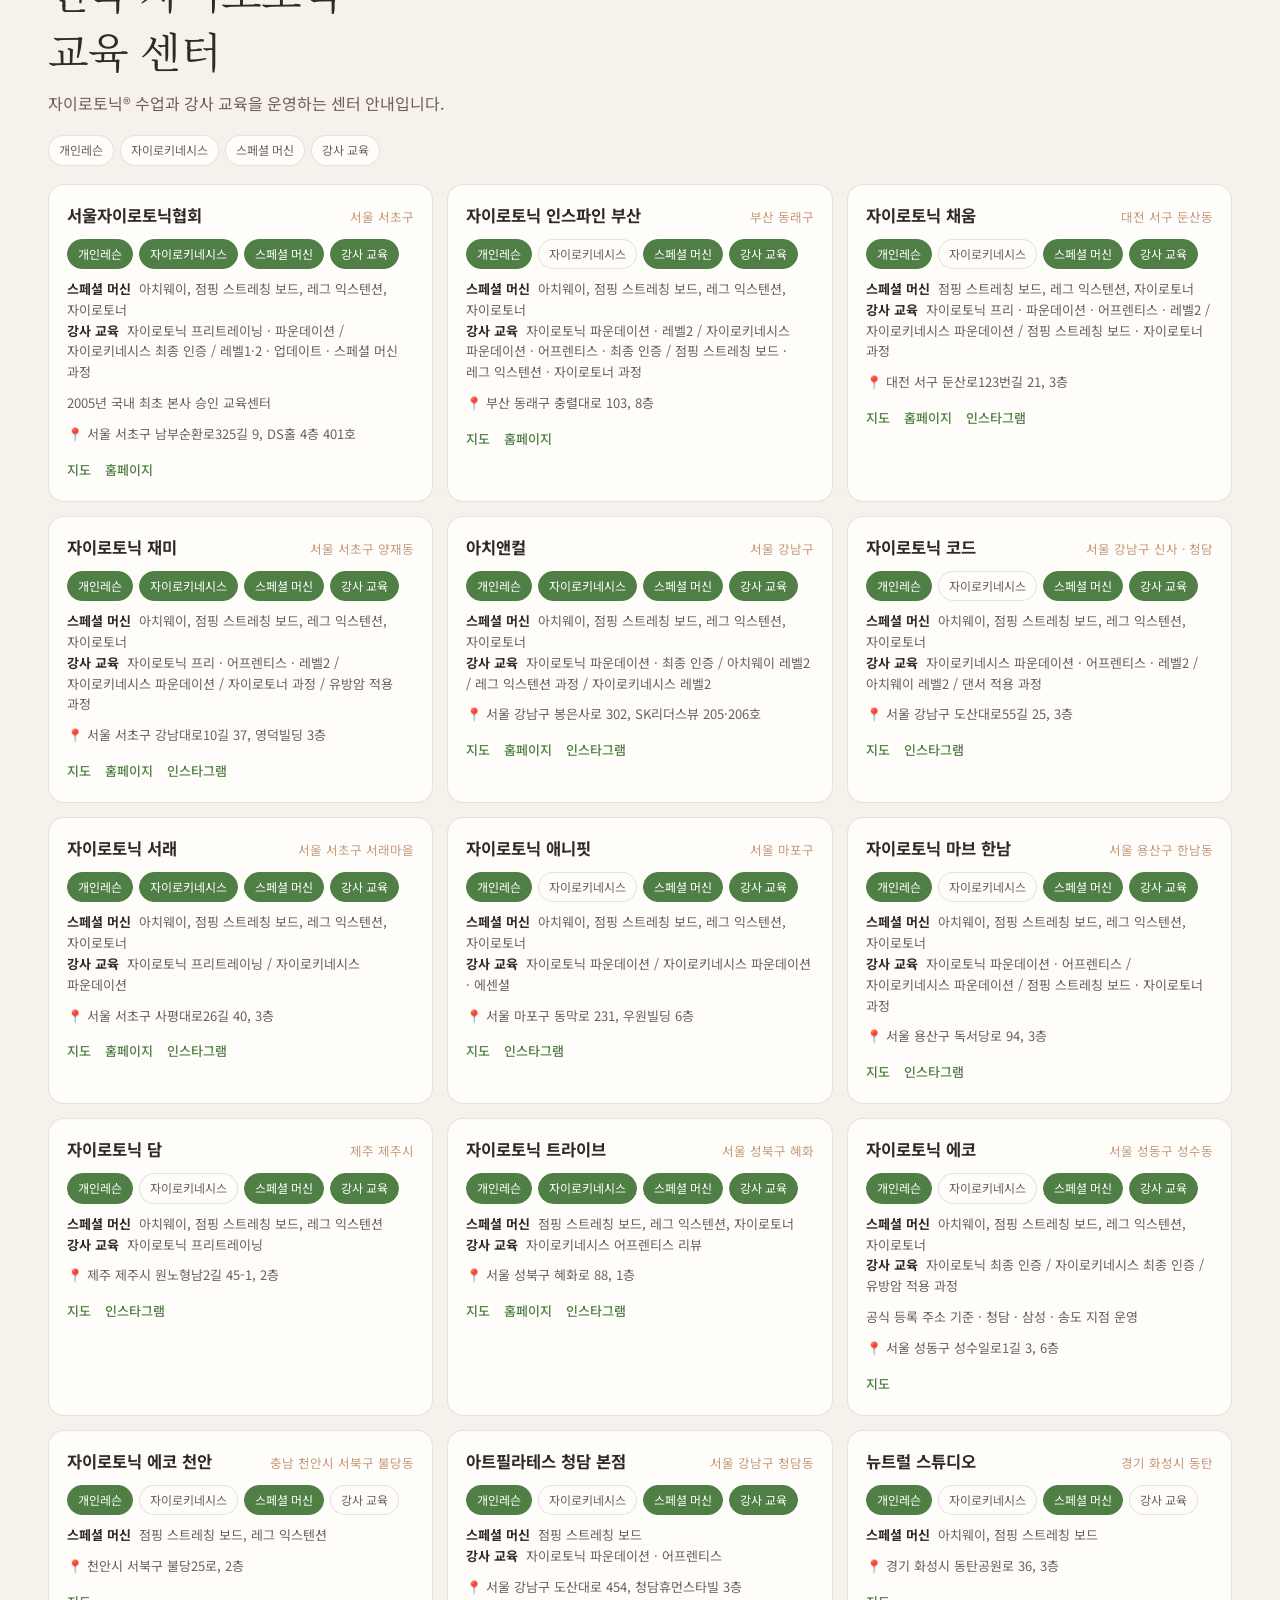
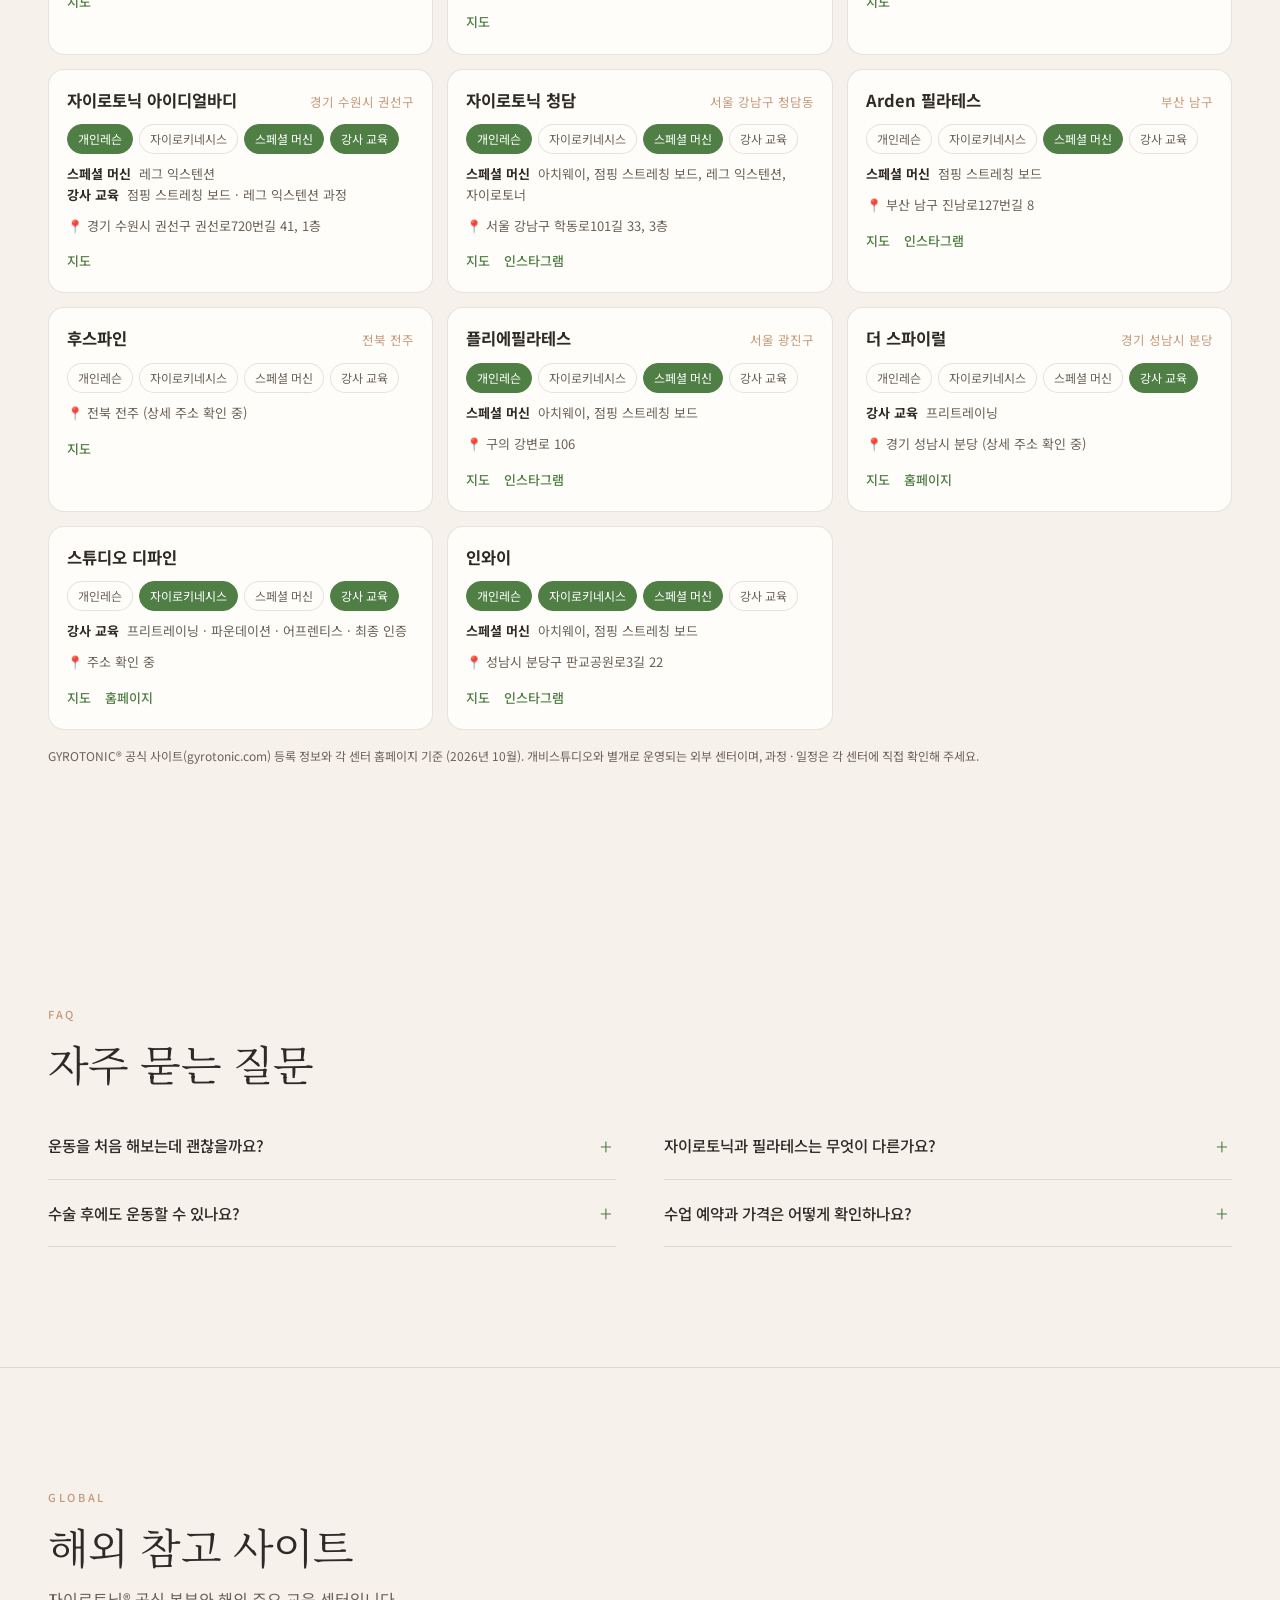
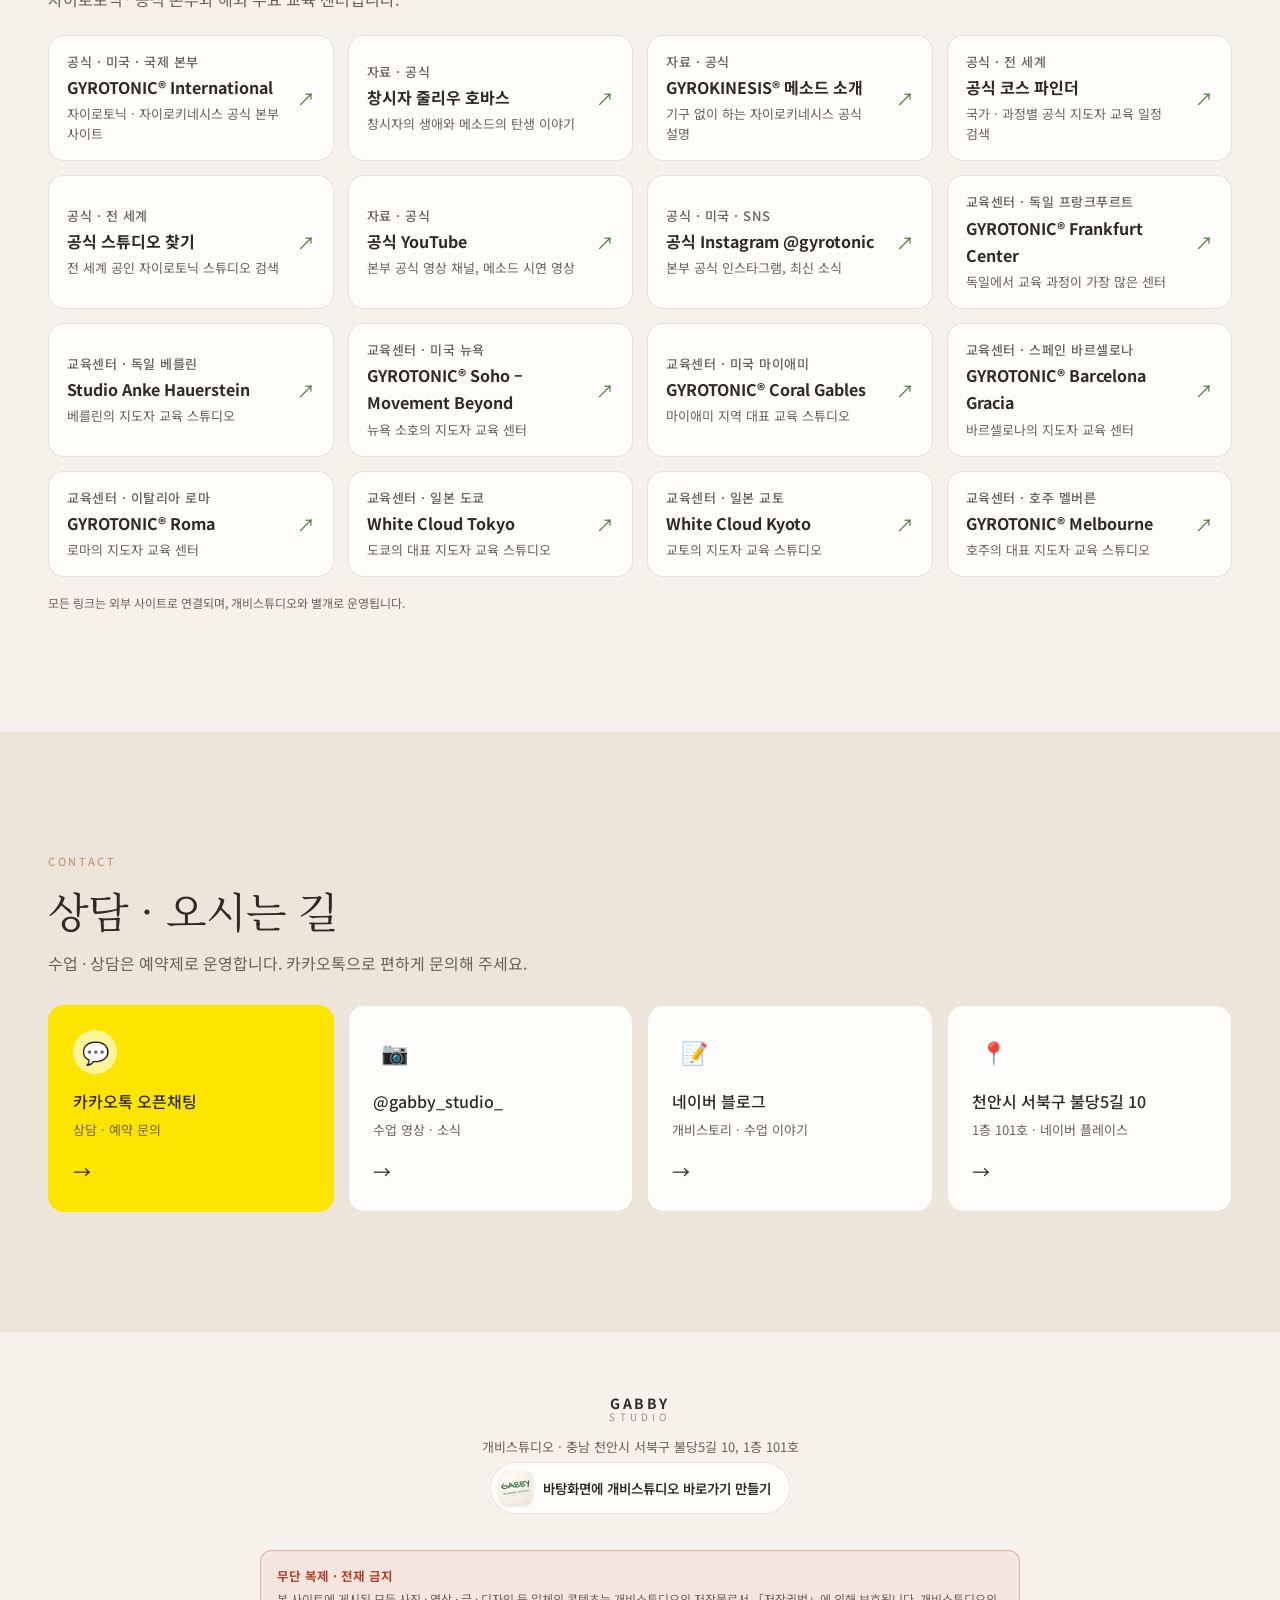
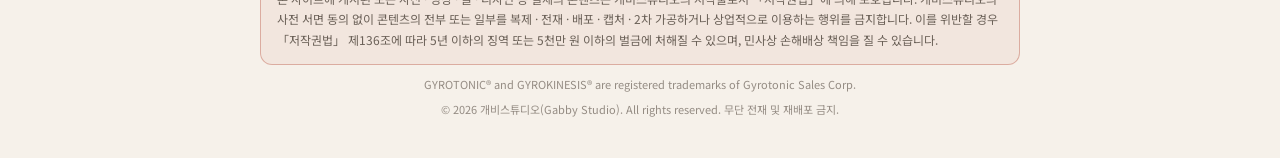
==== commit 1c0bd404: "Notices & schedule: home section with notice list + monthly calendar (KO/EN/JA), admin tab to post n" ====
--- a/index.html
+++ b/index.html
@@ -25,7 +25,7 @@
   <link rel="preconnect" href="https://fonts.googleapis.com">
   <link rel="preconnect" href="https://fonts.gstatic.com" crossorigin>
   <link href="https://fonts.googleapis.com/css2?family=Noto+Sans+KR:wght@300;400;500;700&family=Noto+Serif+KR:wght@400;600&display=swap" rel="stylesheet">
-  <link rel="stylesheet" href="styles.css?v=202610162330">
+  <link rel="stylesheet" href="styles.css?v=202610170100">
   <meta property="og:image" content="https://www.gabby.co.kr/images/hero.jpg">
   <meta property="og:locale" content="ko_KR">
   <meta property="og:site_name" content="개비스튜디오">
@@ -45,6 +45,7 @@
       <span></span><span></span>
     </button>
     <nav class="nav" id="nav">
+      <a href="#news">공지 · 일정</a>
       <a href="#about">스튜디오</a>
       <a href="#programs">프로그램</a>
       <a href="#equipment">장비</a>
@@ -82,6 +83,14 @@
     </section>
 
     <!-- ABOUT -->
+    <!-- 공지 · 일정 (data/schedule.json, 관리자에서 수정) -->
+    <section class="section news" id="news">
+      <p class="section-tag reveal">Notice &amp; Schedule</p>
+      <h2 class="reveal">공지사항 ·<br>교육 일정</h2>
+      <p class="section-desc reveal">스튜디오 소식과 강사 교육 · 워크숍 · 수업 일정을 안내합니다. 달력에서 날짜를 누르면 그날 일정이 나옵니다.</p>
+      <div class="news-app" id="news-app"></div>
+    </section>
+
     <section class="section about reveal" id="about">
       <p class="section-tag">About</p>
       <h2>움직임을 다시 배우는 곳,<br>개비스튜디오</h2>
@@ -340,6 +349,7 @@
 
   <script src="script.js?v=202610162330"></script>
   <script src="centers.js?v=202610162210"></script>
+  <script src="schedule.js?v=202610170100"></script>
   <script src="refs.js?v=202610151909"></script>
 </body>
 </html>
--- a/styles.css
+++ b/styles.css
@@ -704,3 +704,76 @@
 .install-guide ol li + li { margin-top: 4px; }
 .install-guide .ig-note { margin: 12px 0 0; font-size: 12.5px; color: var(--ink-soft); }
 .install-guide .ig-close { display: block; width: 100%; margin-top: 16px; min-height: 46px; border: 0; border-radius: 12px; background: var(--ink); color: #fff; font: inherit; font-size: 15px; cursor: pointer; }
+
+/* 공지사항 · 교육 일정 달력 */
+.news { border-bottom: 1px solid var(--line); }
+.news-app { margin-top: 22px; display: grid; gap: 34px; }
+.news-h { font-size: 15px; font-weight: 700; letter-spacing: .02em; margin: 0 0 12px; color: var(--ink); }
+.cal-wrap .news-h + .cal { margin-top: 0; }
+.cal-wrap .ev-list { margin-bottom: 0; }
+.cal-wrap > .news-h:not(:first-child) { margin-top: 28px; }
+.notice-list { display: grid; gap: 8px; }
+.notice { background: var(--surface); border: 1px solid var(--line); border-radius: 14px; }
+.notice[hidden] { display: none; }
+.notice.pinned { border-color: rgba(79, 127, 69, .45); }
+.notice > summary { list-style: none; cursor: pointer; display: flex; gap: 10px; align-items: baseline; padding: 14px 16px; }
+.notice > summary::-webkit-details-marker { display: none; }
+.notice > summary::after { content: '+'; margin-left: 4px; color: var(--ink-soft); font-size: 16px; line-height: 1; }
+.notice[open] > summary::after { content: '−'; }
+.n-pin { flex: none; font-size: 11px; font-weight: 700; color: #fff; background: var(--accent-dark); border-radius: 999px; padding: 2px 8px; }
+.n-title { flex: 1; font-size: 14.5px; font-weight: 600; line-height: 1.5; }
+.n-date { flex: none; font-size: 12px; color: var(--ink-soft); }
+.n-body { padding: 0 16px 16px; font-size: 14px; color: var(--ink-soft); line-height: 1.75; }
+.n-body p + p { margin-top: 8px; }
+.n-body a { color: var(--accent-dark); font-weight: 600; }
+.news-more { margin-top: 10px; background: none; border: 1px solid var(--line); border-radius: 999px; padding: 8px 18px; font: inherit; font-size: 13px; cursor: pointer; color: var(--ink); }
+.cal { background: var(--surface); border: 1px solid var(--line); border-radius: 16px; padding: 12px 10px 10px; }
+.cal-head { display: flex; align-items: center; justify-content: space-between; padding: 0 4px 10px; }
+.cal-title { font-size: 16px; }
+.cal-nav { width: 40px; height: 40px; border-radius: 50%; border: 1px solid var(--line); background: #fff; font-size: 20px; line-height: 1; cursor: pointer; color: var(--ink); }
+.cal-grid { display: grid; grid-template-columns: repeat(7, minmax(0, 1fr)); gap: 3px; }
+.cw { text-align: center; font-size: 11.5px; color: var(--ink-soft); padding: 4px 0 6px; }
+.cw.sun, .cd.sun .cn { color: #c0563f; }
+.cw.sat, .cd.sat .cn { color: #3f6fc0; }
+.cd { min-height: 54px; display: flex; flex-direction: column; align-items: stretch; gap: 2px; padding: 4px 3px; border: 0; border-radius: 9px; background: transparent; font: inherit; text-align: left; cursor: pointer; color: var(--ink); overflow: hidden; }
+.cd:hover { background: var(--bg-alt); }
+.cd.out { opacity: .38; }
+.cd .cn { font-size: 12.5px; font-weight: 600; width: 24px; height: 24px; display: grid; place-items: center; border-radius: 50%; }
+.cd.today .cn { background: var(--ink); color: #fff; }
+.cd.sel { background: var(--bg-alt); box-shadow: inset 0 0 0 1.5px var(--accent-dark); }
+.cev { display: block; font-size: 0; height: 5px; border-radius: 3px; background: var(--accent-dark); }
+.cmore { font-size: 10px; color: var(--ink-soft); line-height: 1; }
+@media (min-width: 700px) {
+  .cd { min-height: 84px; padding: 5px; }
+  .cev { font-size: 11px; height: auto; line-height: 1.35; padding: 2px 5px; color: #fff; white-space: nowrap; overflow: hidden; text-overflow: ellipsis; }
+}
+.cev.c-ws, .ev.c-ws .ev-cat { background: var(--clay); }
+.cev.c-class, .ev.c-class .ev-cat { background: #6f8fb0; }
+.cev.c-event, .ev.c-event .ev-cat { background: #b0729b; }
+.cev.c-off, .ev.c-off .ev-cat { background: #9a948d; }
+.cev.c-etc, .ev.c-etc .ev-cat { background: var(--accent); }
+.cal-day:empty { display: none; }
+.cal-day { margin-top: 14px; display: grid; gap: 10px; }
+.cal-day-h { font-size: 14px; font-weight: 700; }
+.ev-list { display: grid; gap: 10px; }
+.ev { background: var(--surface); border: 1px solid var(--line); border-left: 4px solid var(--accent-dark); border-radius: 14px; padding: 14px 16px; }
+.ev.c-ws { border-left-color: var(--clay); }
+.ev.c-class { border-left-color: #6f8fb0; }
+.ev.c-event { border-left-color: #b0729b; }
+.ev.c-off { border-left-color: #9a948d; }
+.ev.c-etc { border-left-color: var(--accent); }
+.ev-meta { display: flex; flex-wrap: wrap; gap: 8px; align-items: center; font-size: 12.5px; color: var(--ink-soft); }
+.ev-cat { font-size: 11px; font-weight: 700; color: #fff; background: var(--accent-dark); border-radius: 999px; padding: 2px 8px; }
+.ev-date { font-weight: 600; color: var(--ink); }
+.ev h4 { font-size: 15.5px; margin: 6px 0 4px; line-height: 1.45; }
+.ev-line { font-size: 13px; color: var(--ink-soft); margin-top: 2px; }
+.ev-line b { color: var(--ink); margin-right: 6px; font-weight: 600; }
+.ev-desc { font-size: 13.5px; color: var(--ink-soft); margin-top: 8px; line-height: 1.7; }
+.ev-links { display: flex; flex-wrap: wrap; gap: 14px; align-items: center; margin-top: 10px; font-size: 13px; font-weight: 600; }
+.ev-links a { color: var(--accent-dark); }
+.ev-links .ev-apply { background: var(--kakao); color: var(--ink); border-radius: 999px; padding: 7px 14px; }
+.ev-none { font-size: 13.5px; color: var(--ink-soft); background: var(--surface); border: 1px dashed var(--line); border-radius: 12px; padding: 14px 16px; }
+@media (min-width: 1024px) {
+  .news-app { grid-template-columns: minmax(0, 1fr) minmax(0, 1.25fr); align-items: start; gap: 40px; }
+  .news-app > .cal-wrap:only-child { grid-column: 1 / -1; }
+}
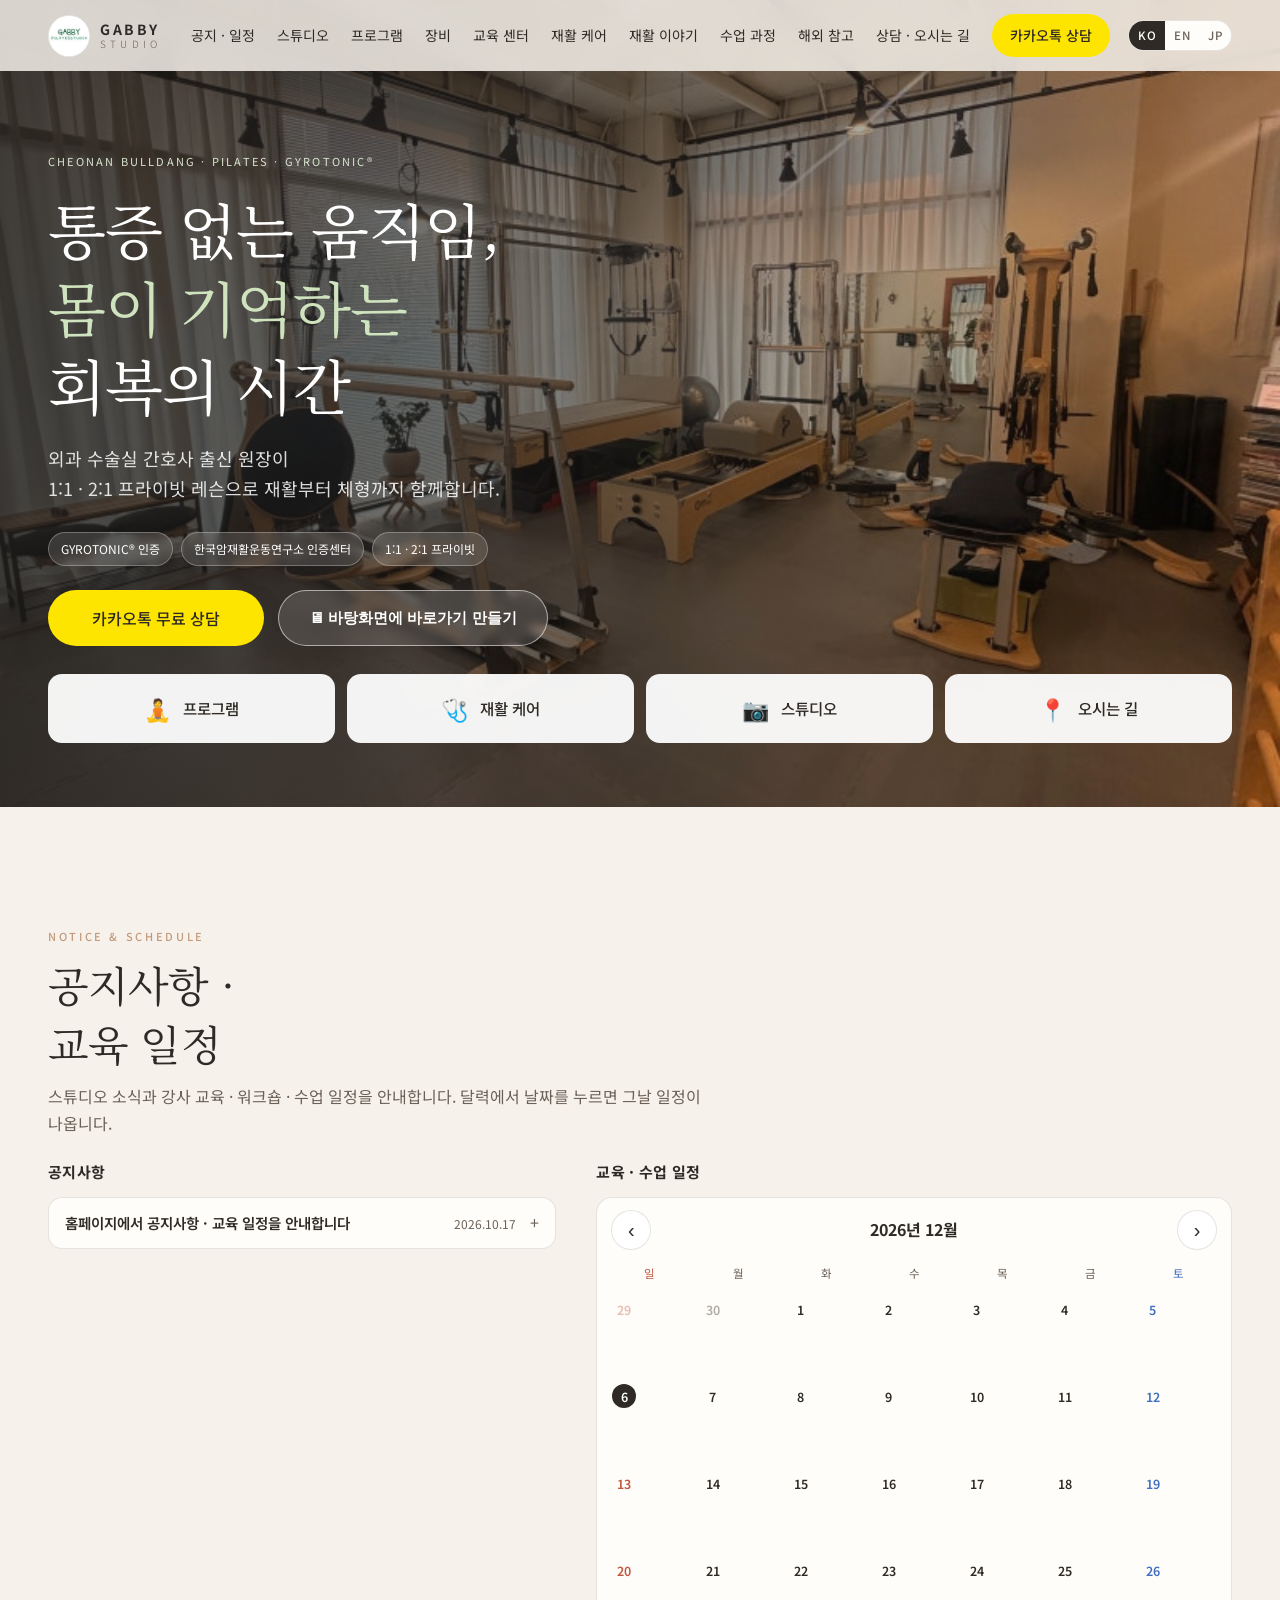
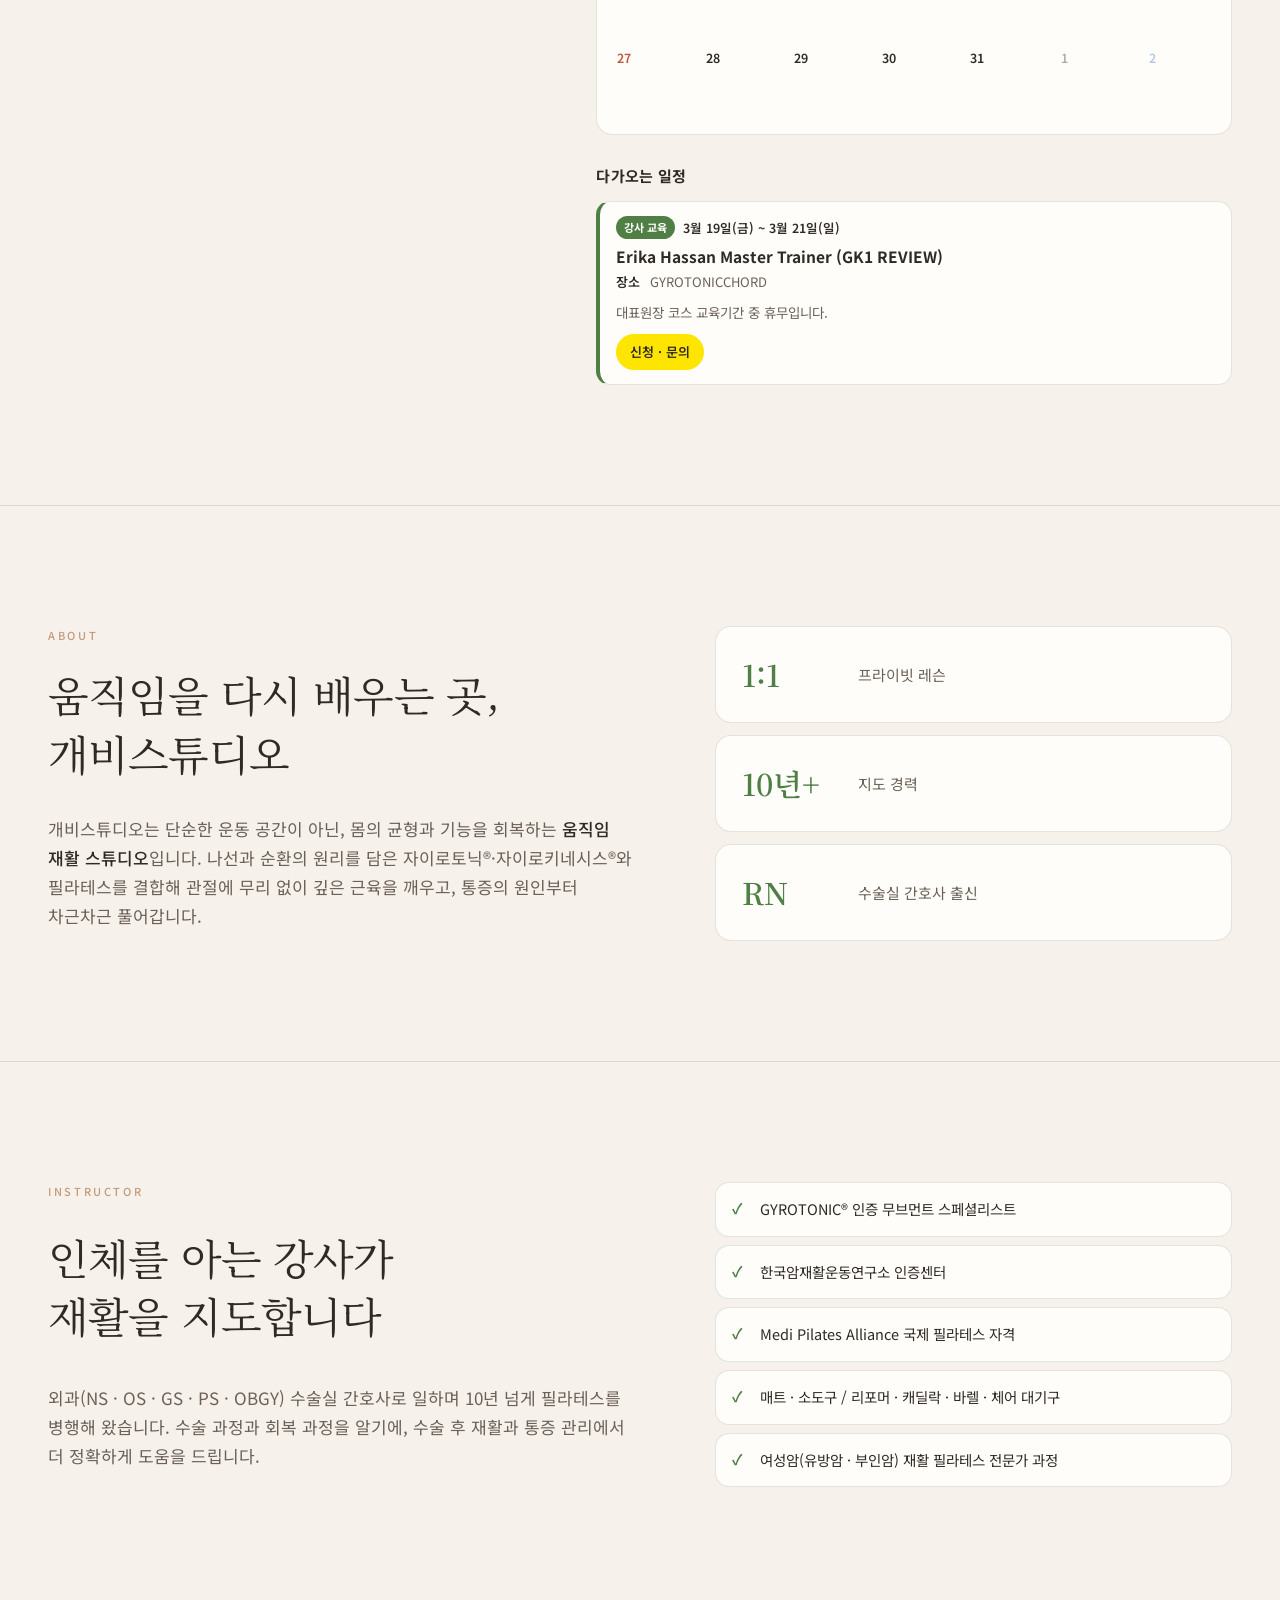
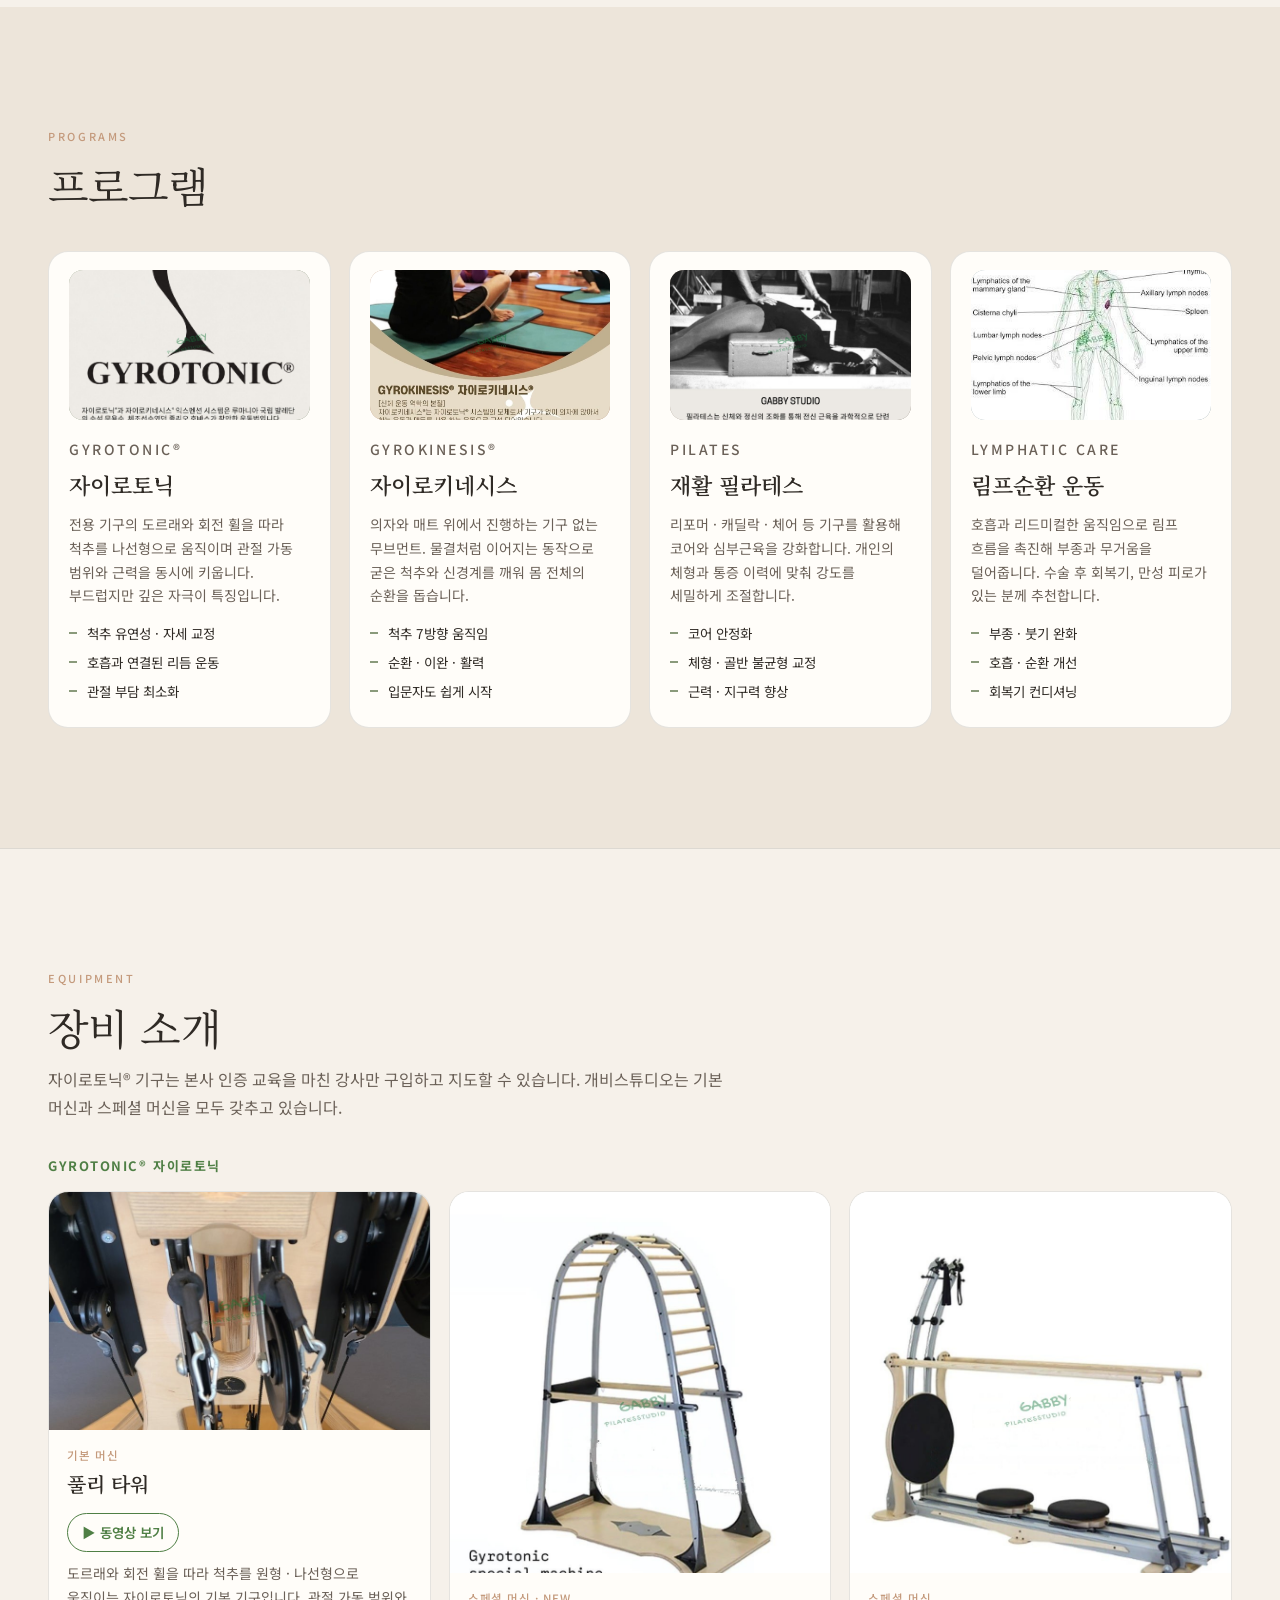
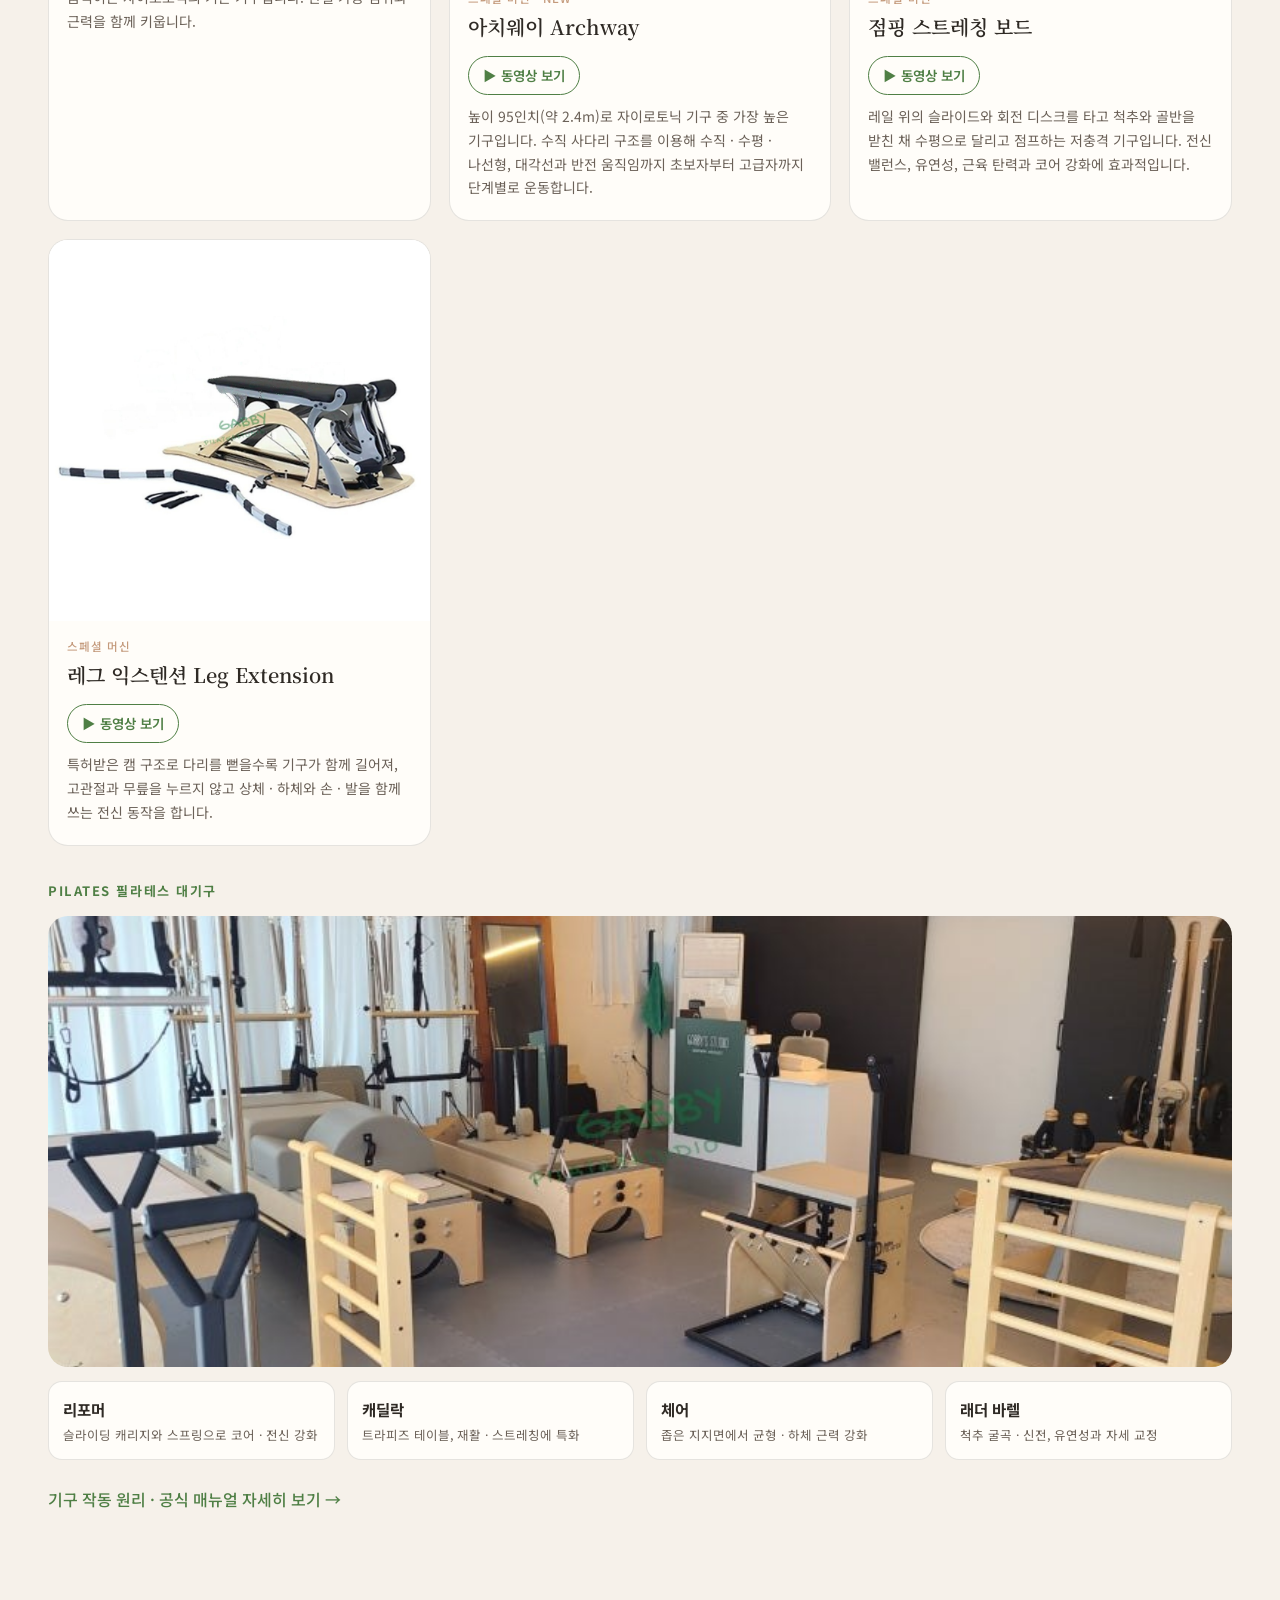
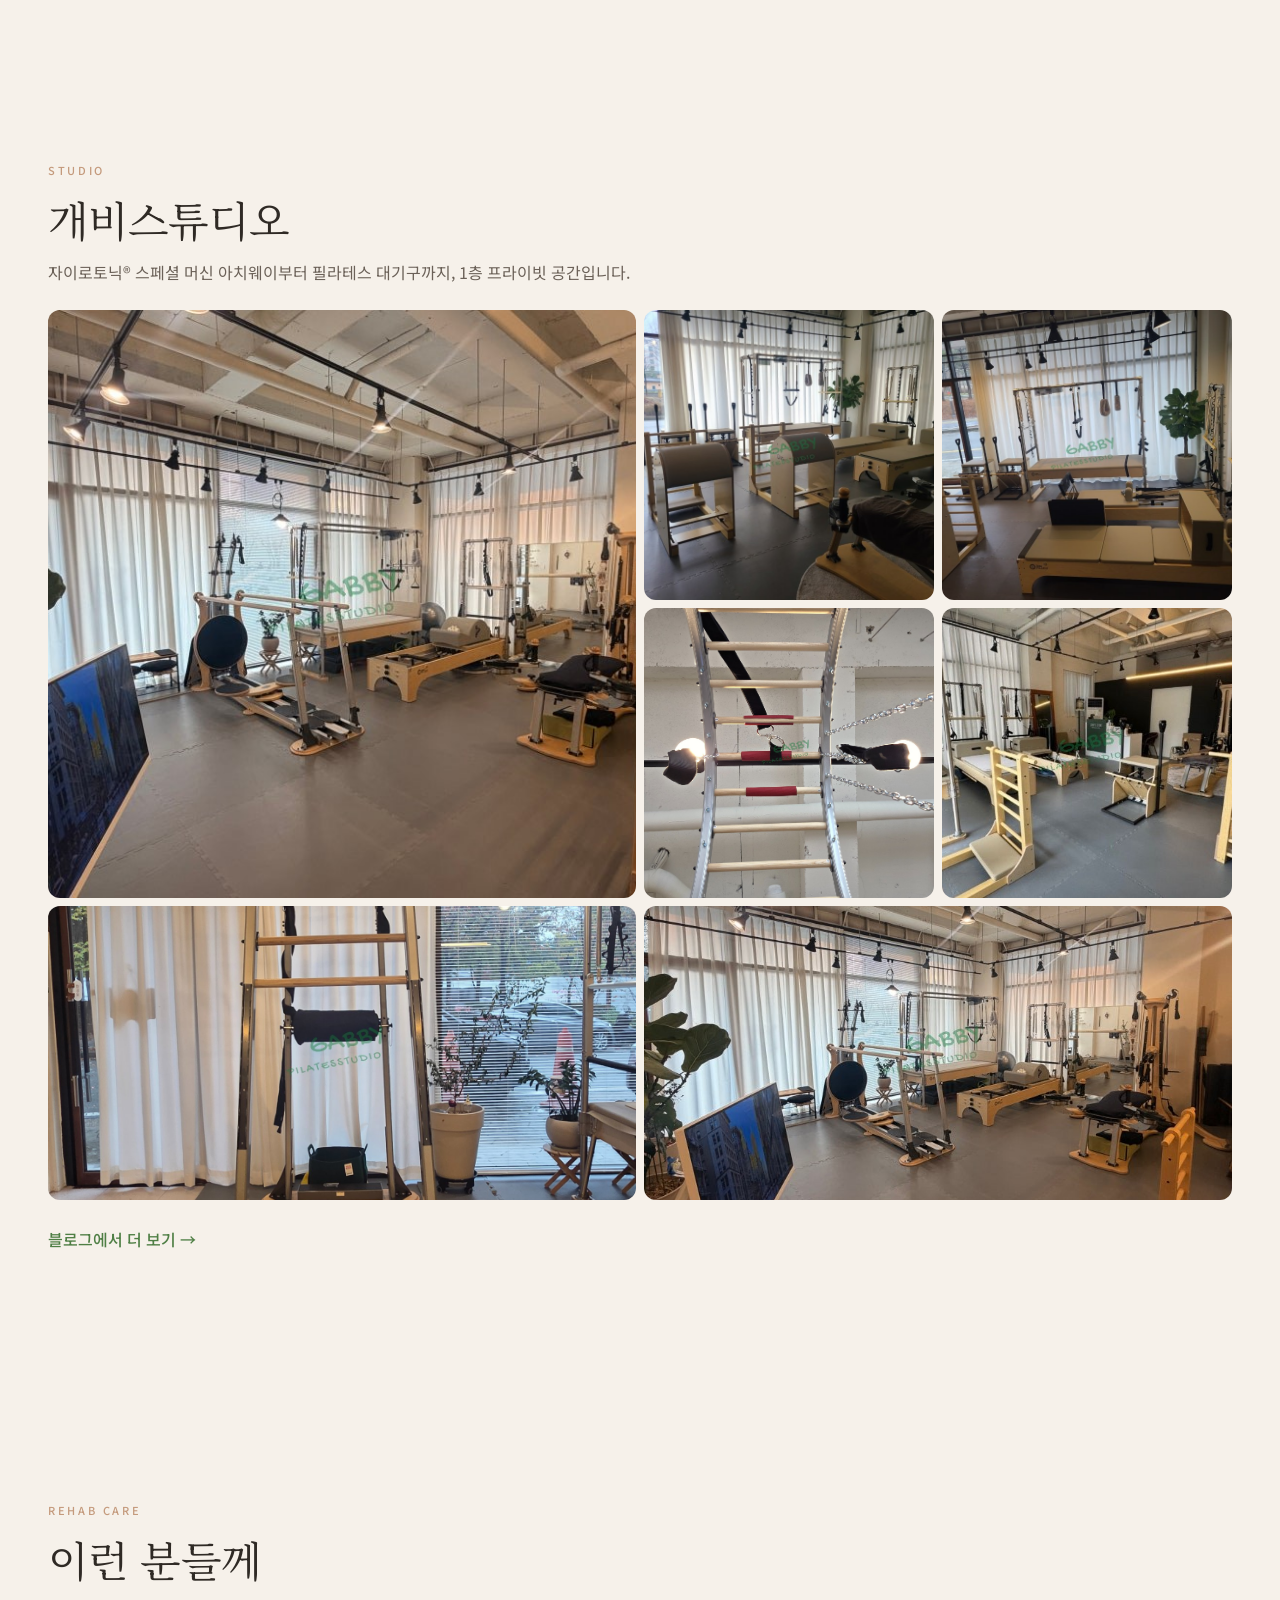
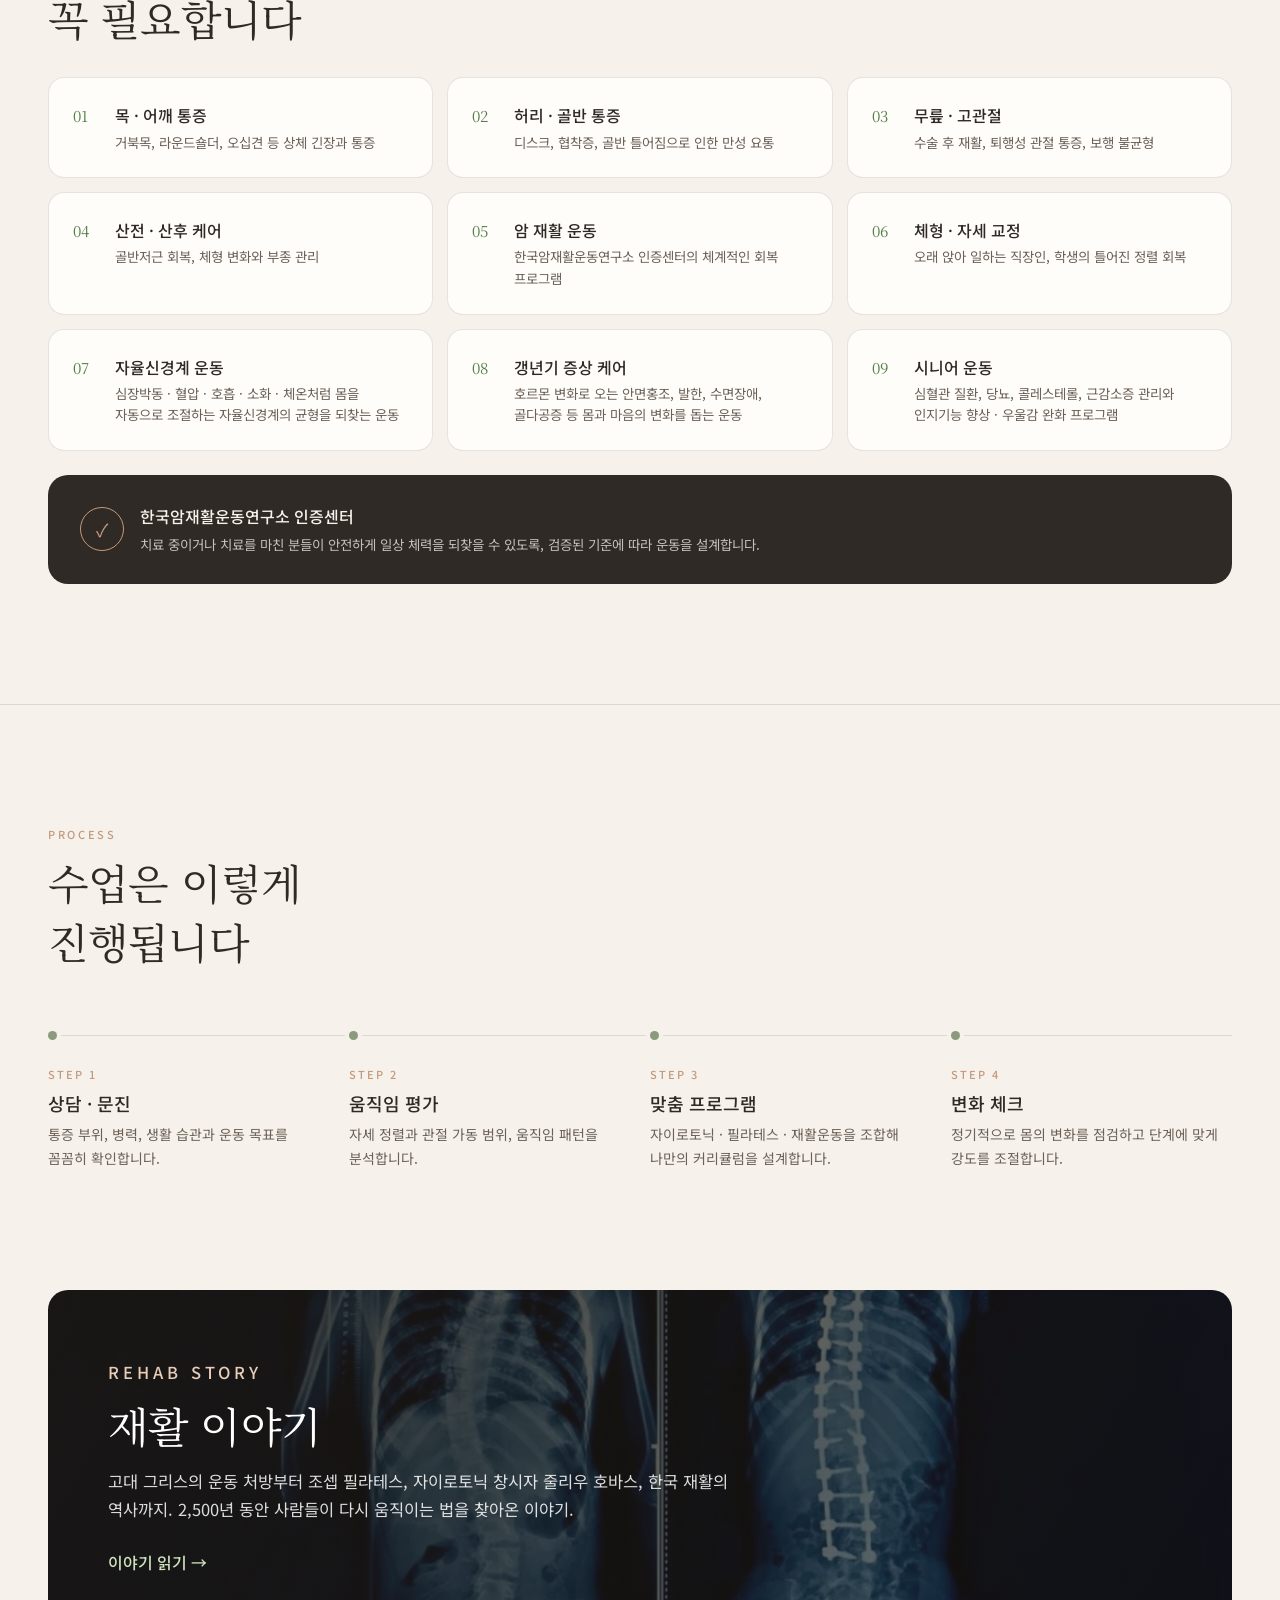
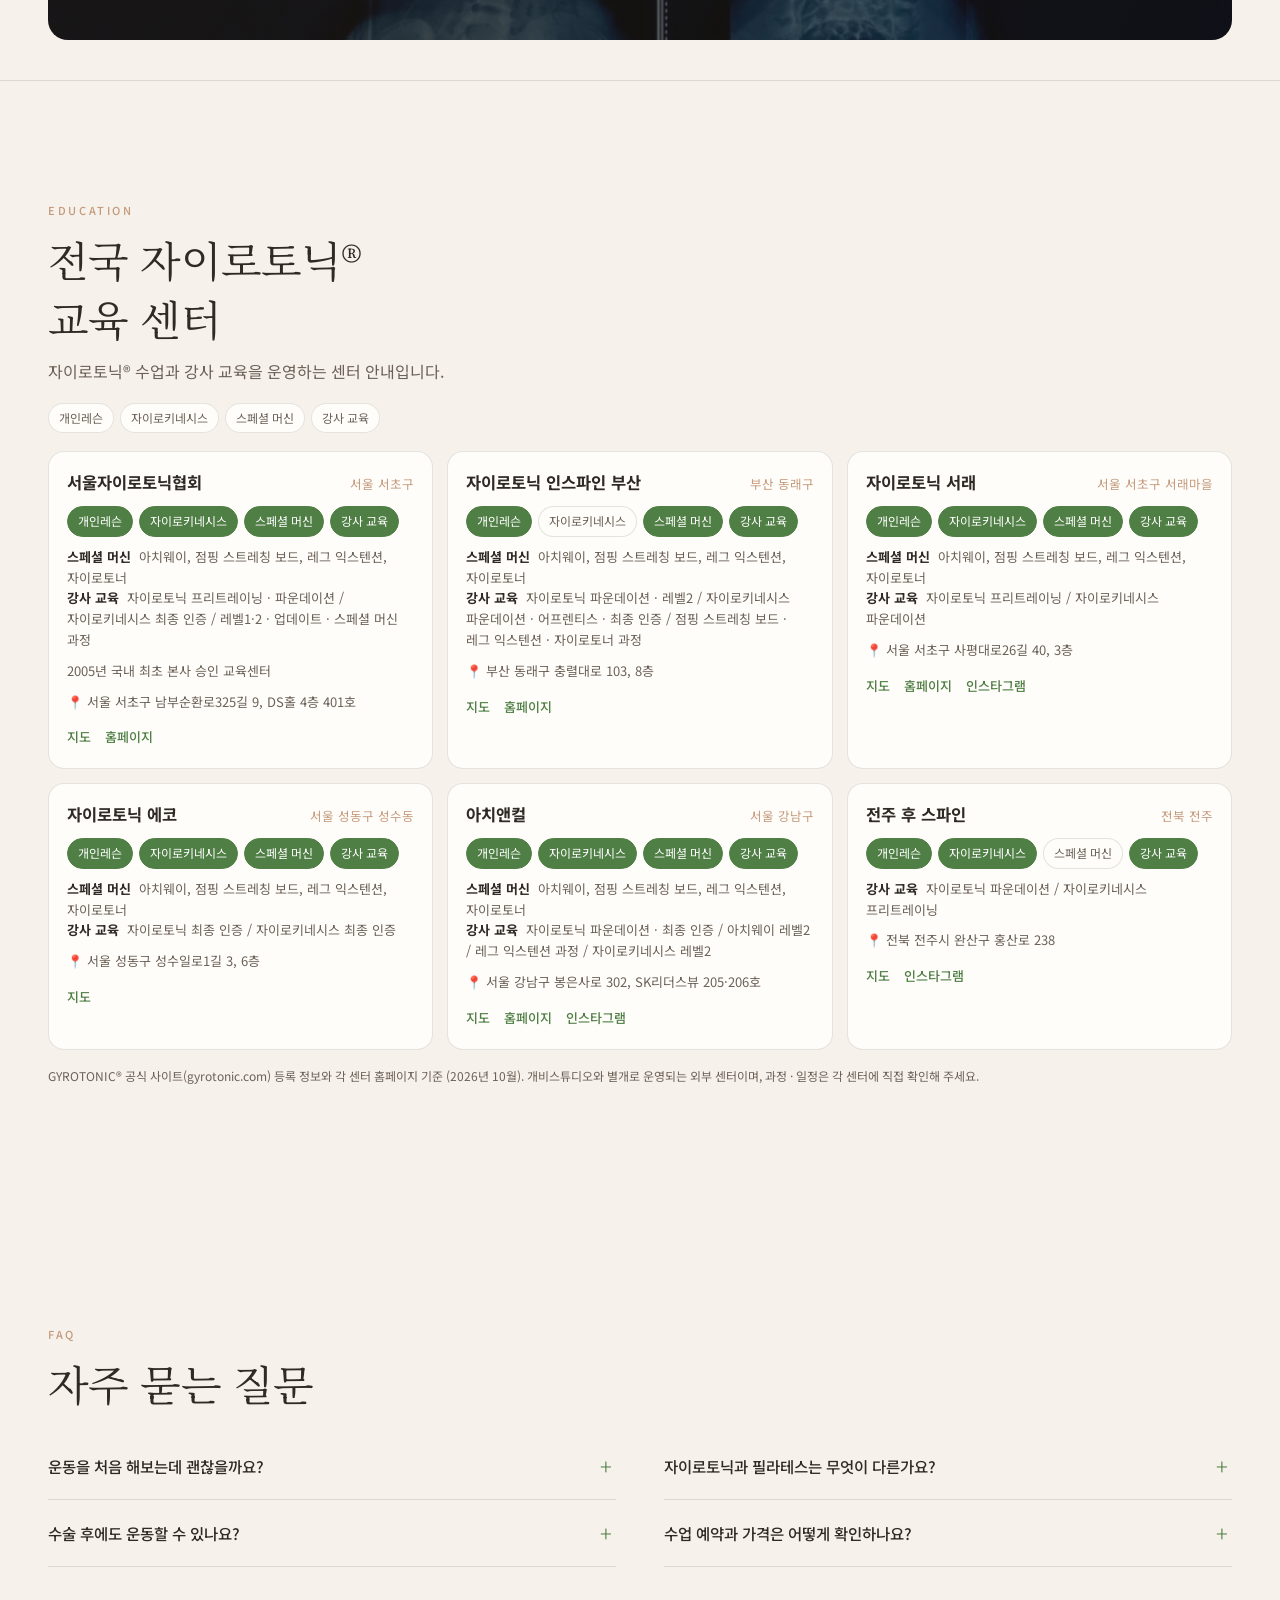
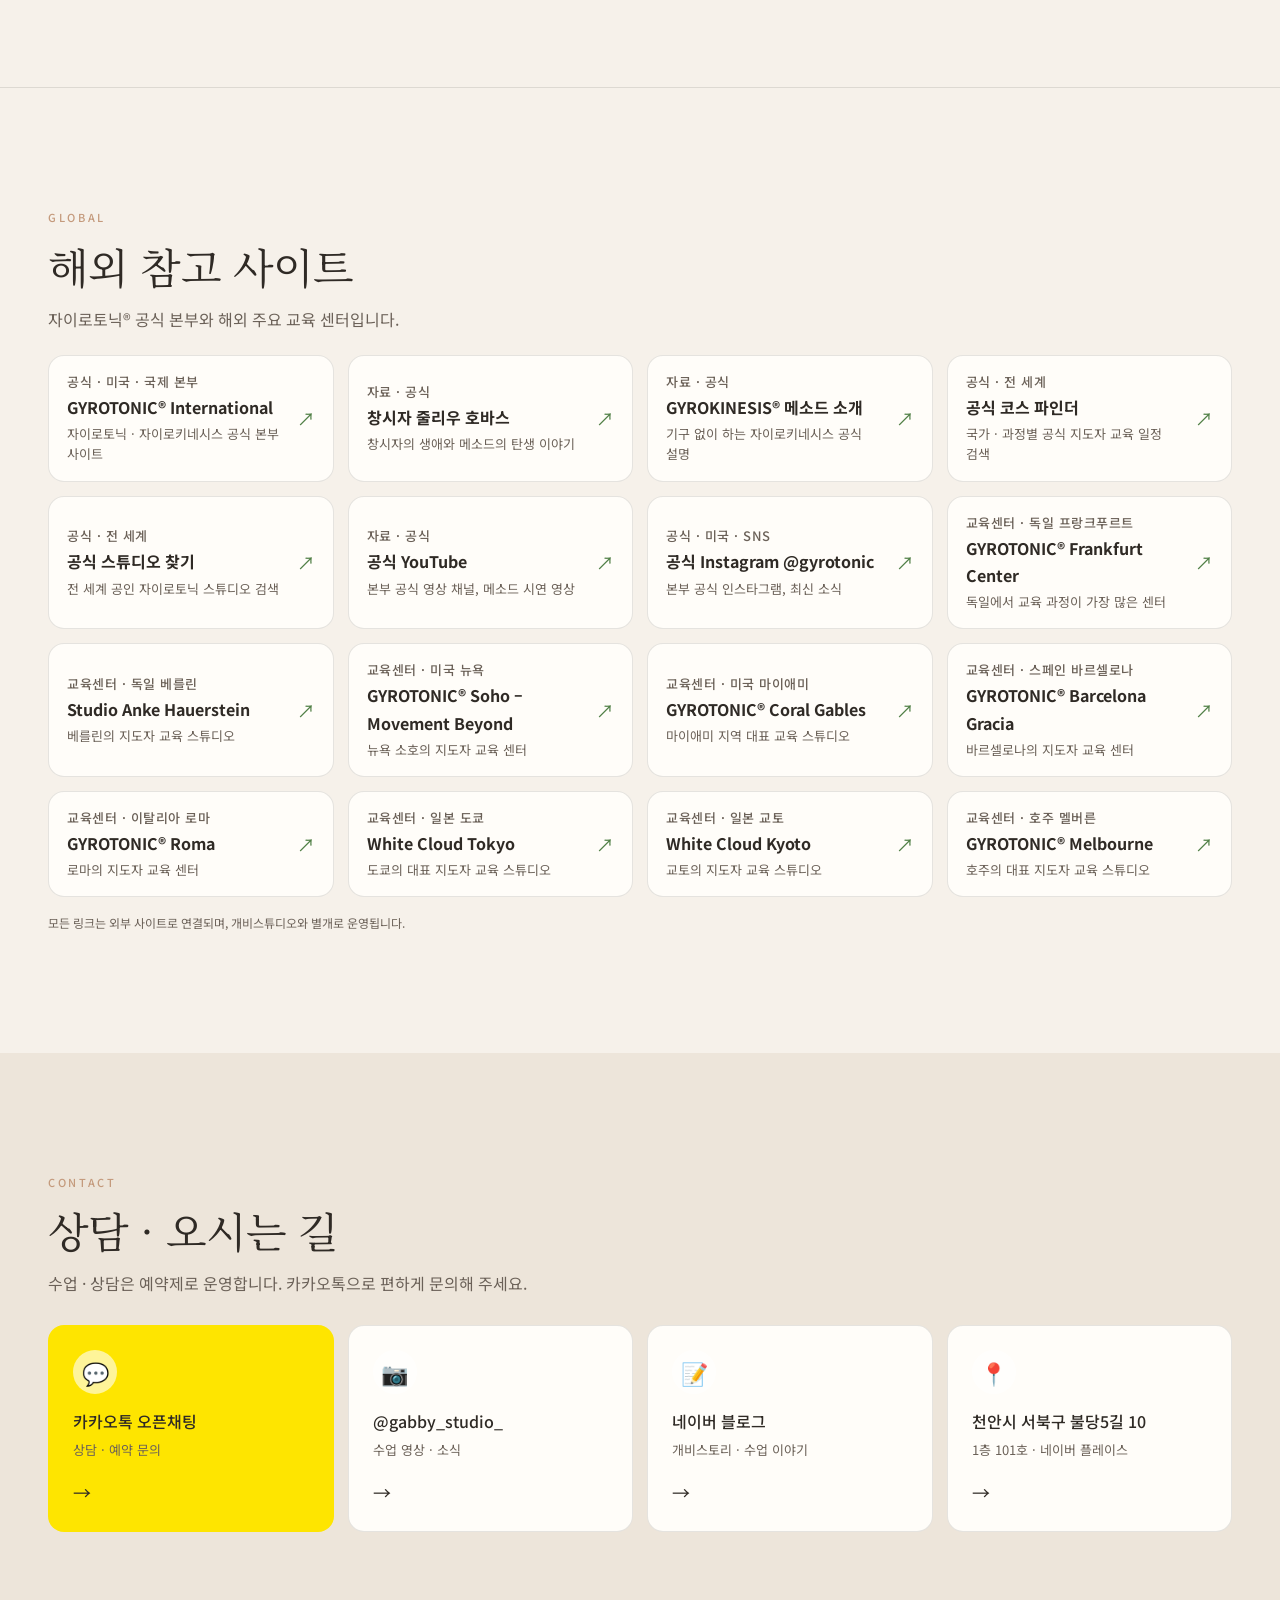
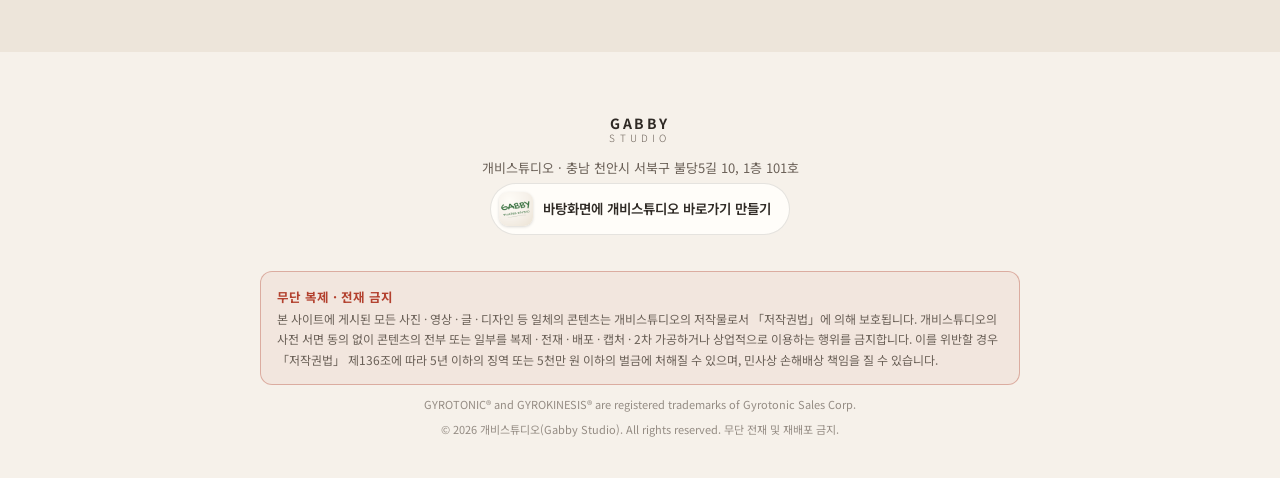
==== commit 66242475: "Rehab: add 07 autonomic nervous system, 08 menopause care, 09 senior exercise (KO/EN/JA) Co-Authored" ====
--- a/index.html
+++ b/index.html
@@ -242,6 +242,9 @@
         <li class="reveal"><span class="ico">04</span><div><h3>산전 · 산후 케어</h3><p>골반저근 회복, 체형 변화와 부종 관리</p></div></li>
         <li class="reveal"><span class="ico">05</span><div><h3>암 재활 운동</h3><p>한국암재활운동연구소 인증센터의 체계적인 회복 프로그램</p></div></li>
         <li class="reveal"><span class="ico">06</span><div><h3>체형 · 자세 교정</h3><p>오래 앉아 일하는 직장인, 학생의 틀어진 정렬 회복</p></div></li>
+        <li class="reveal"><span class="ico">07</span><div><h3>자율신경계 운동</h3><p>심장박동 · 혈압 · 호흡 · 소화 · 체온처럼 몸을 자동으로 조절하는 자율신경계의 균형을 되찾는 운동</p></div></li>
+        <li class="reveal"><span class="ico">08</span><div><h3>갱년기 증상 케어</h3><p>호르몬 변화로 오는 안면홍조, 발한, 수면장애, 골다공증 등 몸과 마음의 변화를 돕는 운동</p></div></li>
+        <li class="reveal"><span class="ico">09</span><div><h3>시니어 운동</h3><p>심혈관 질환, 당뇨, 콜레스테롤, 근감소증 관리와 인지기능 향상 · 우울감 완화 프로그램</p></div></li>
       </ul>
       <div class="cert reveal">
         <div class="cert-seal" aria-hidden="true">✓</div>
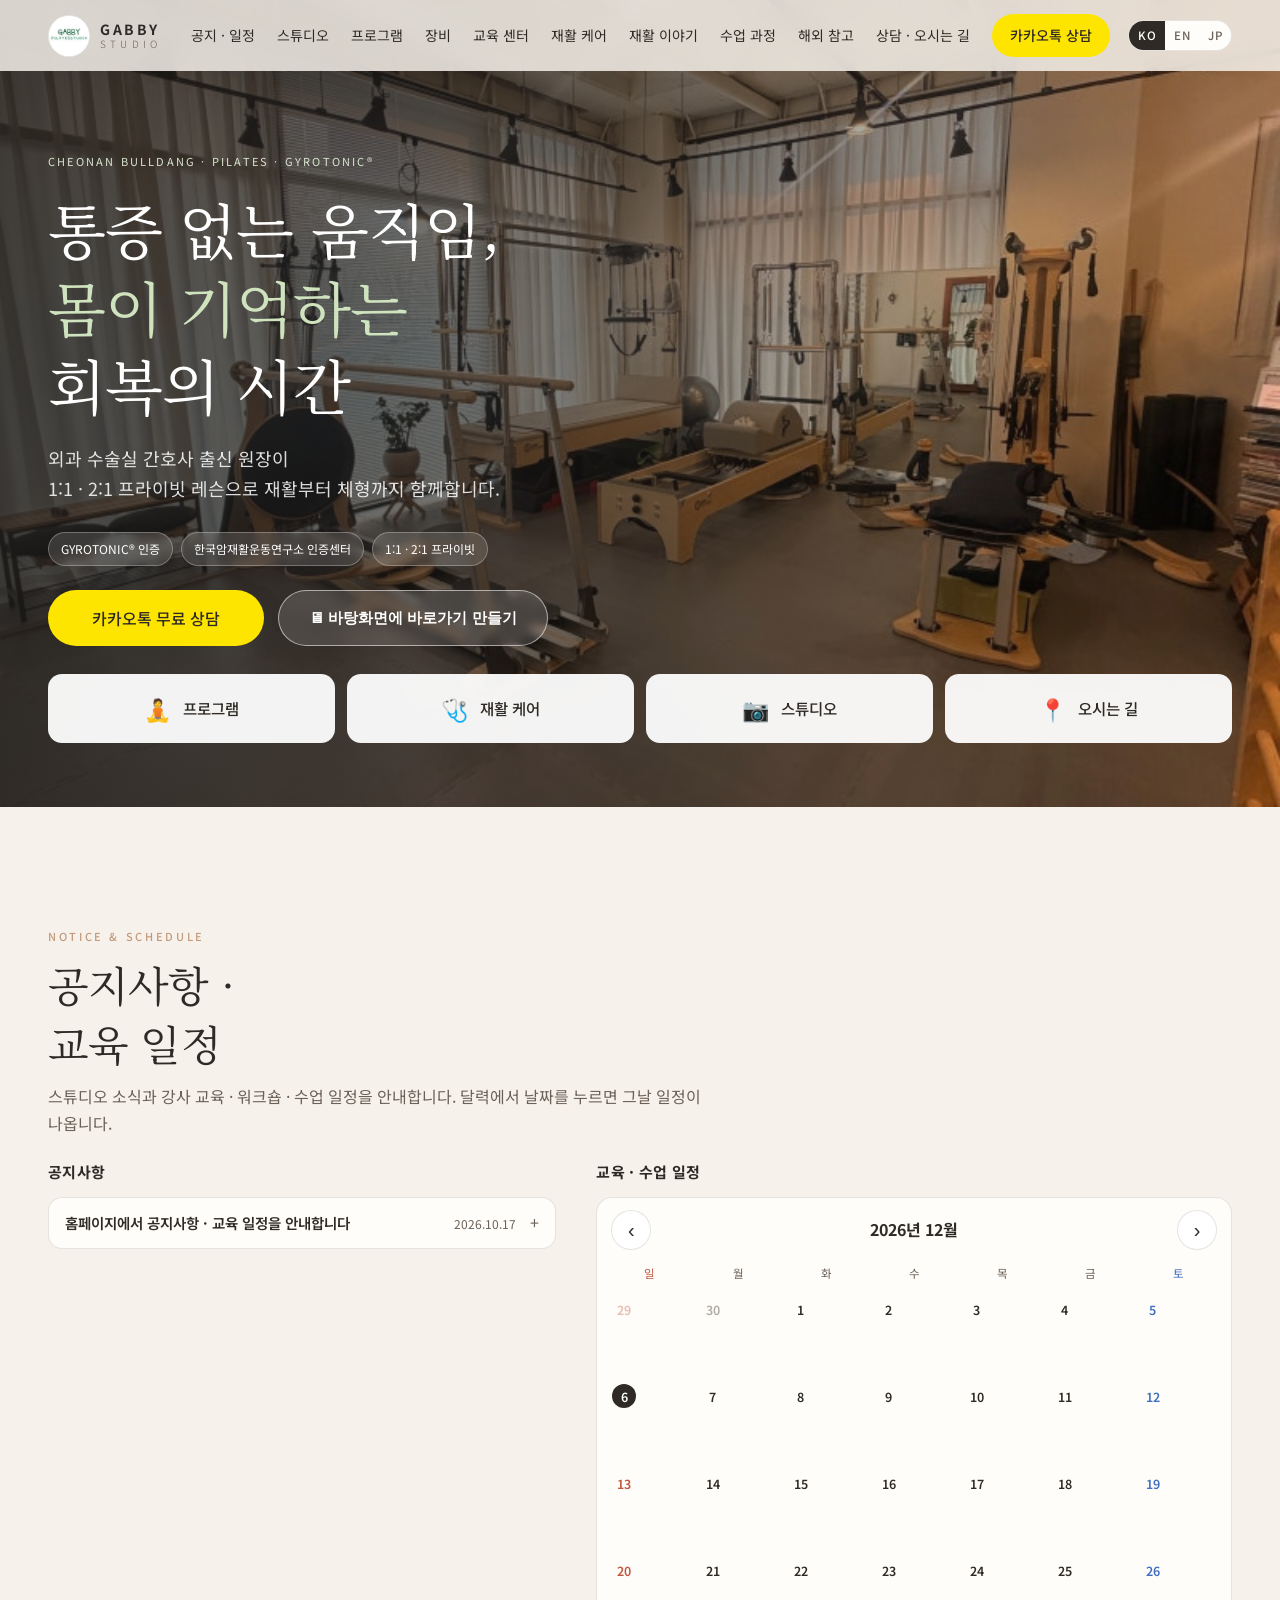
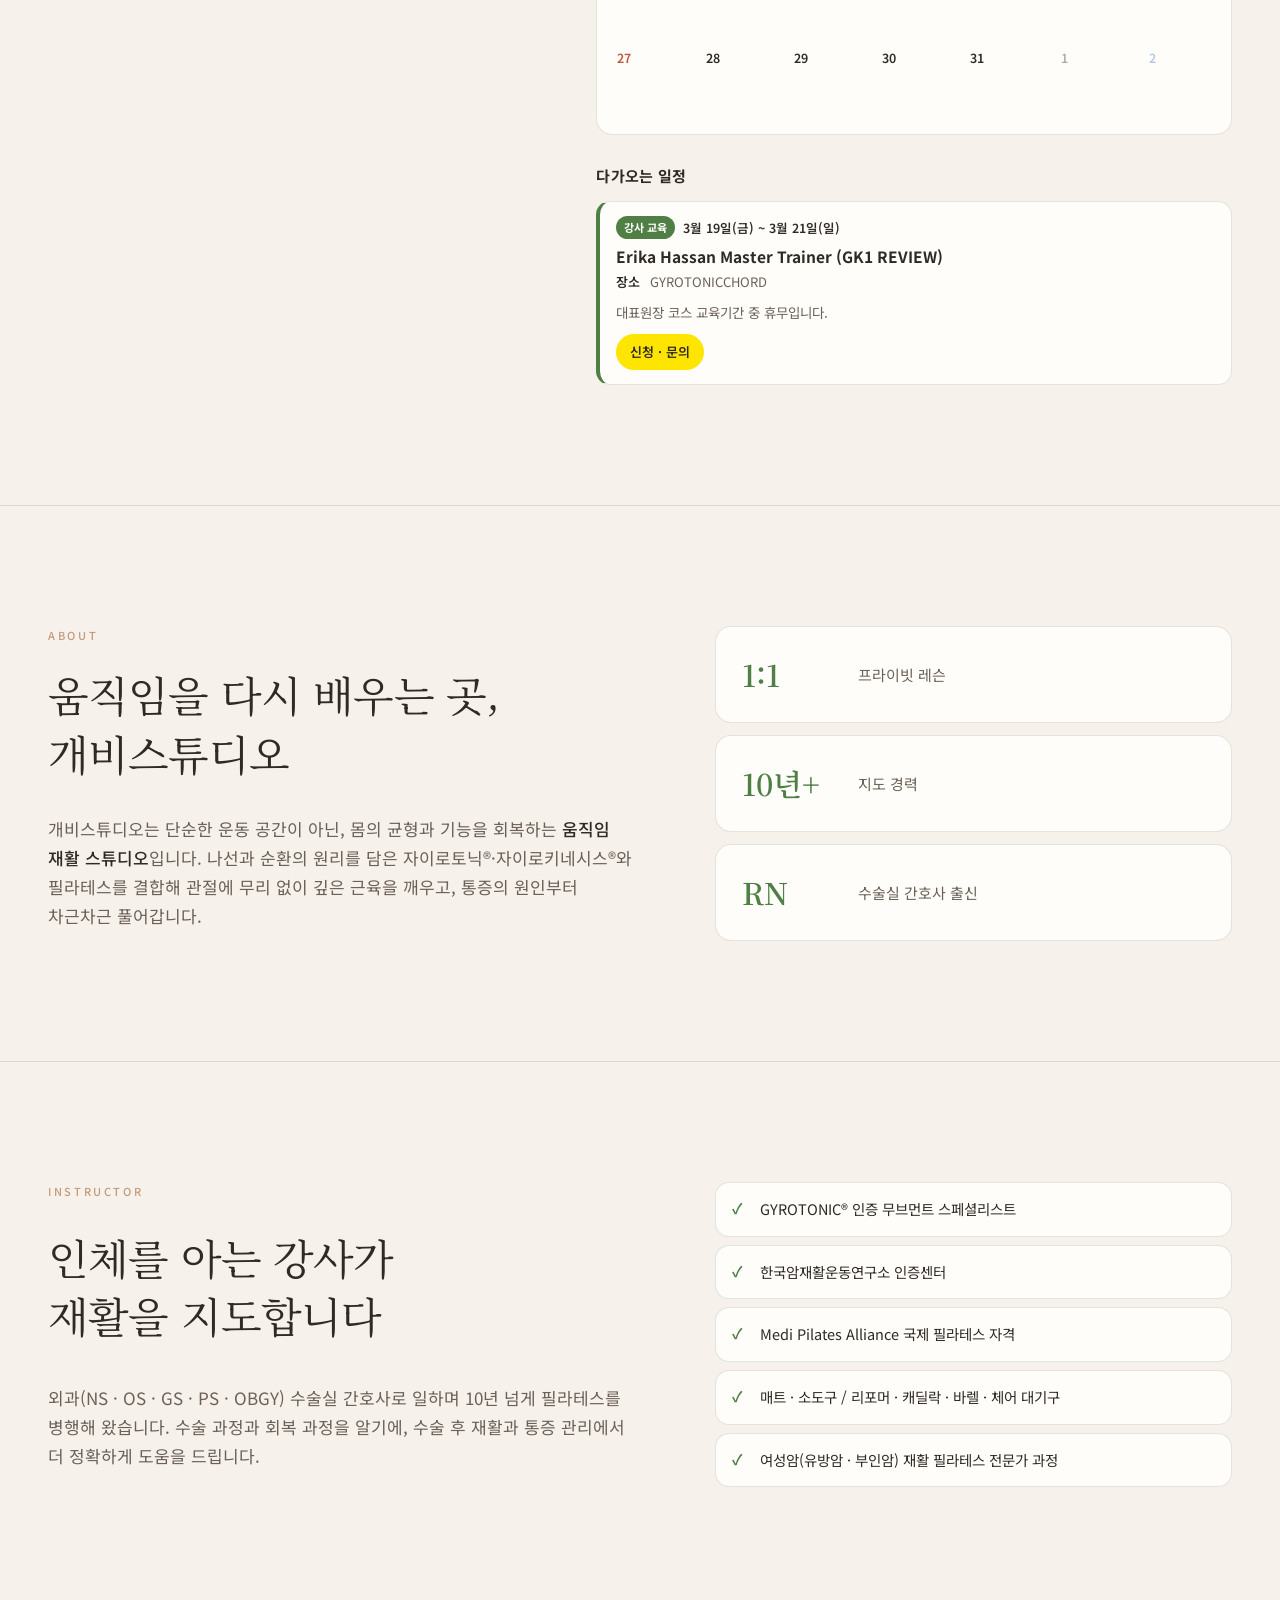
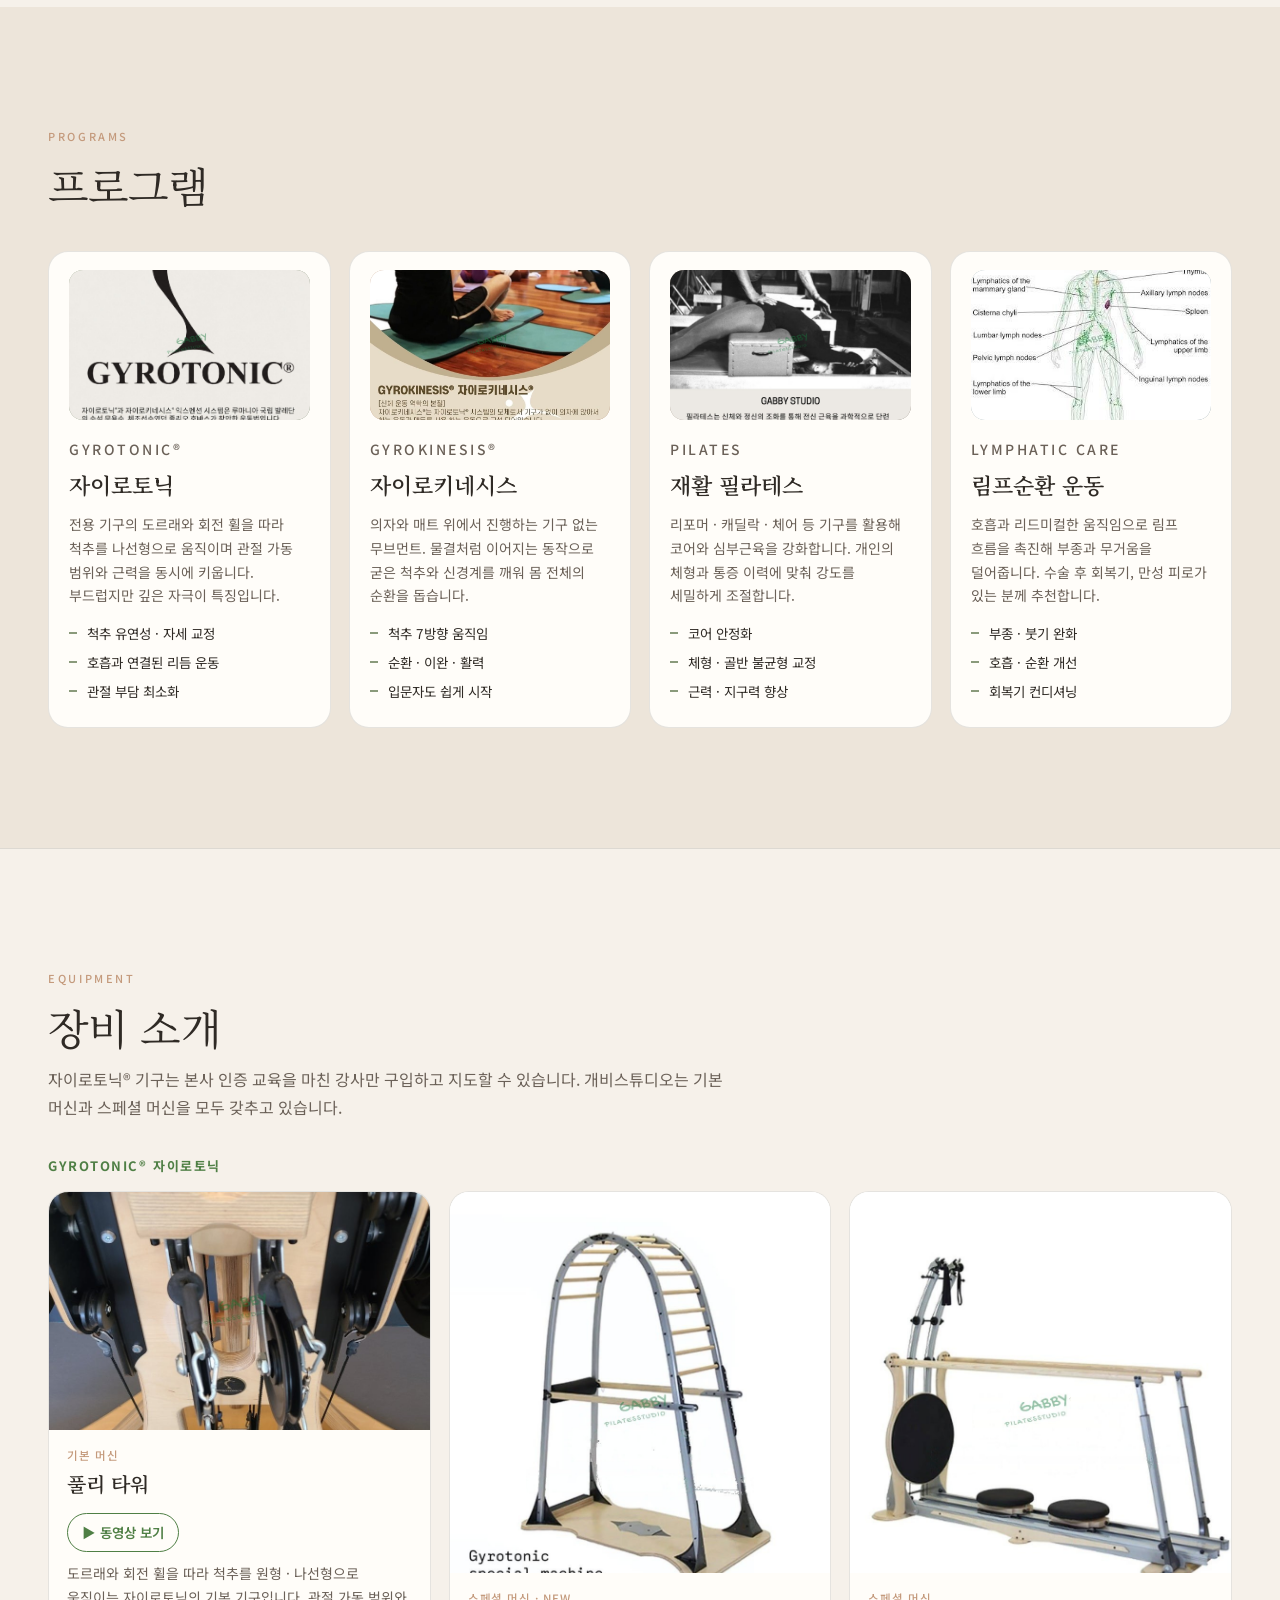
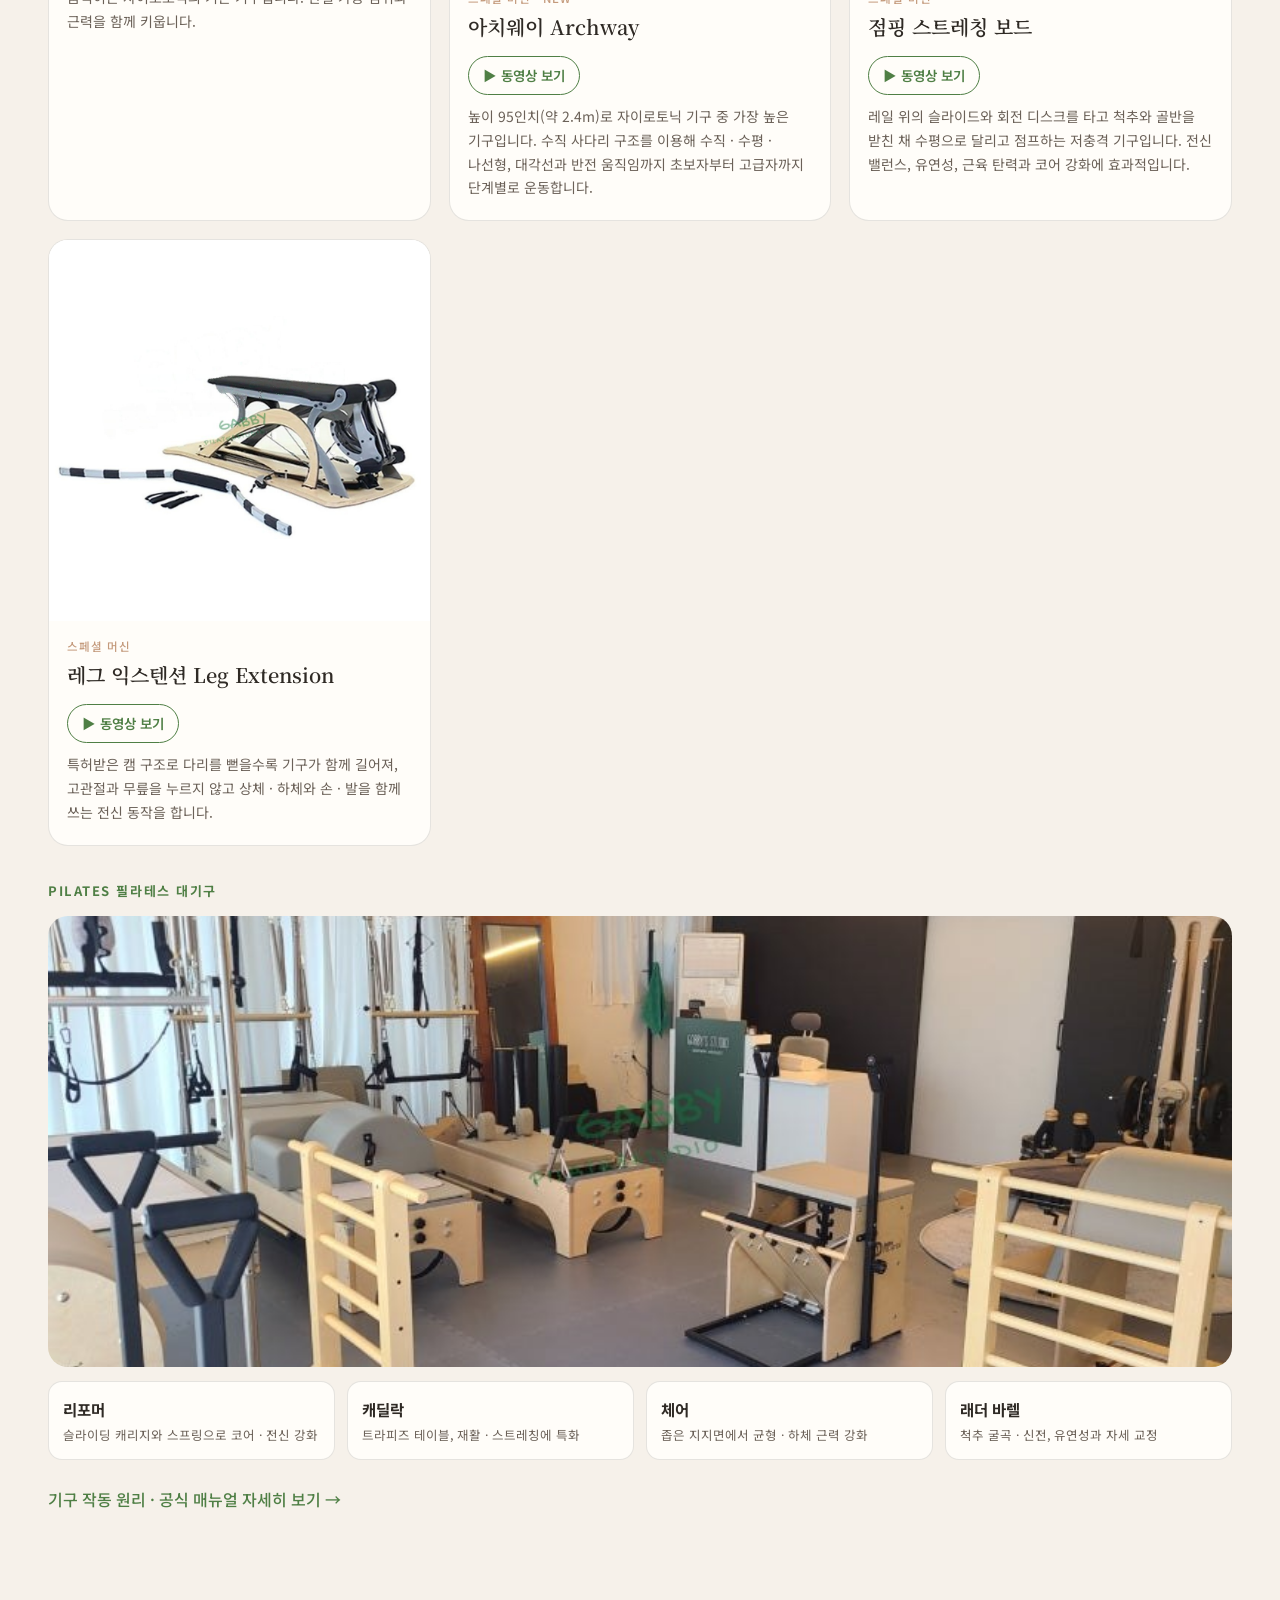
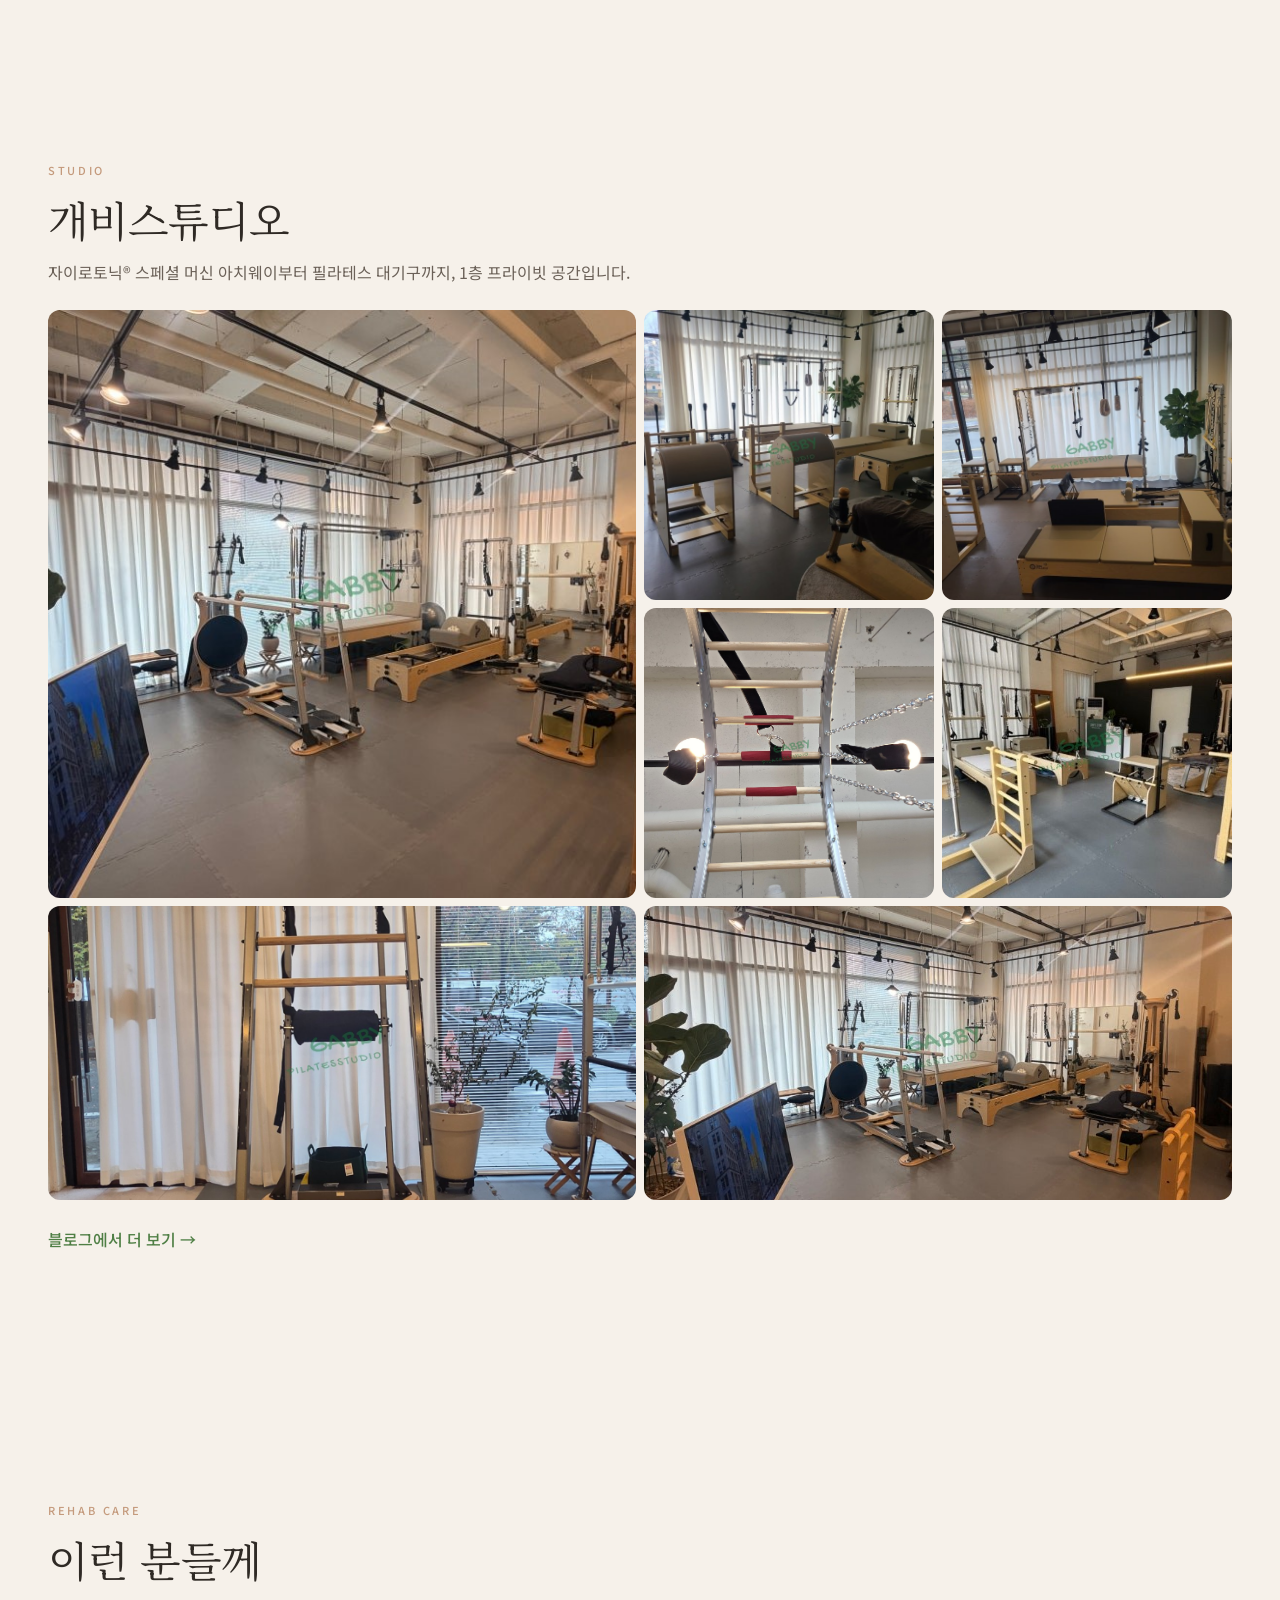
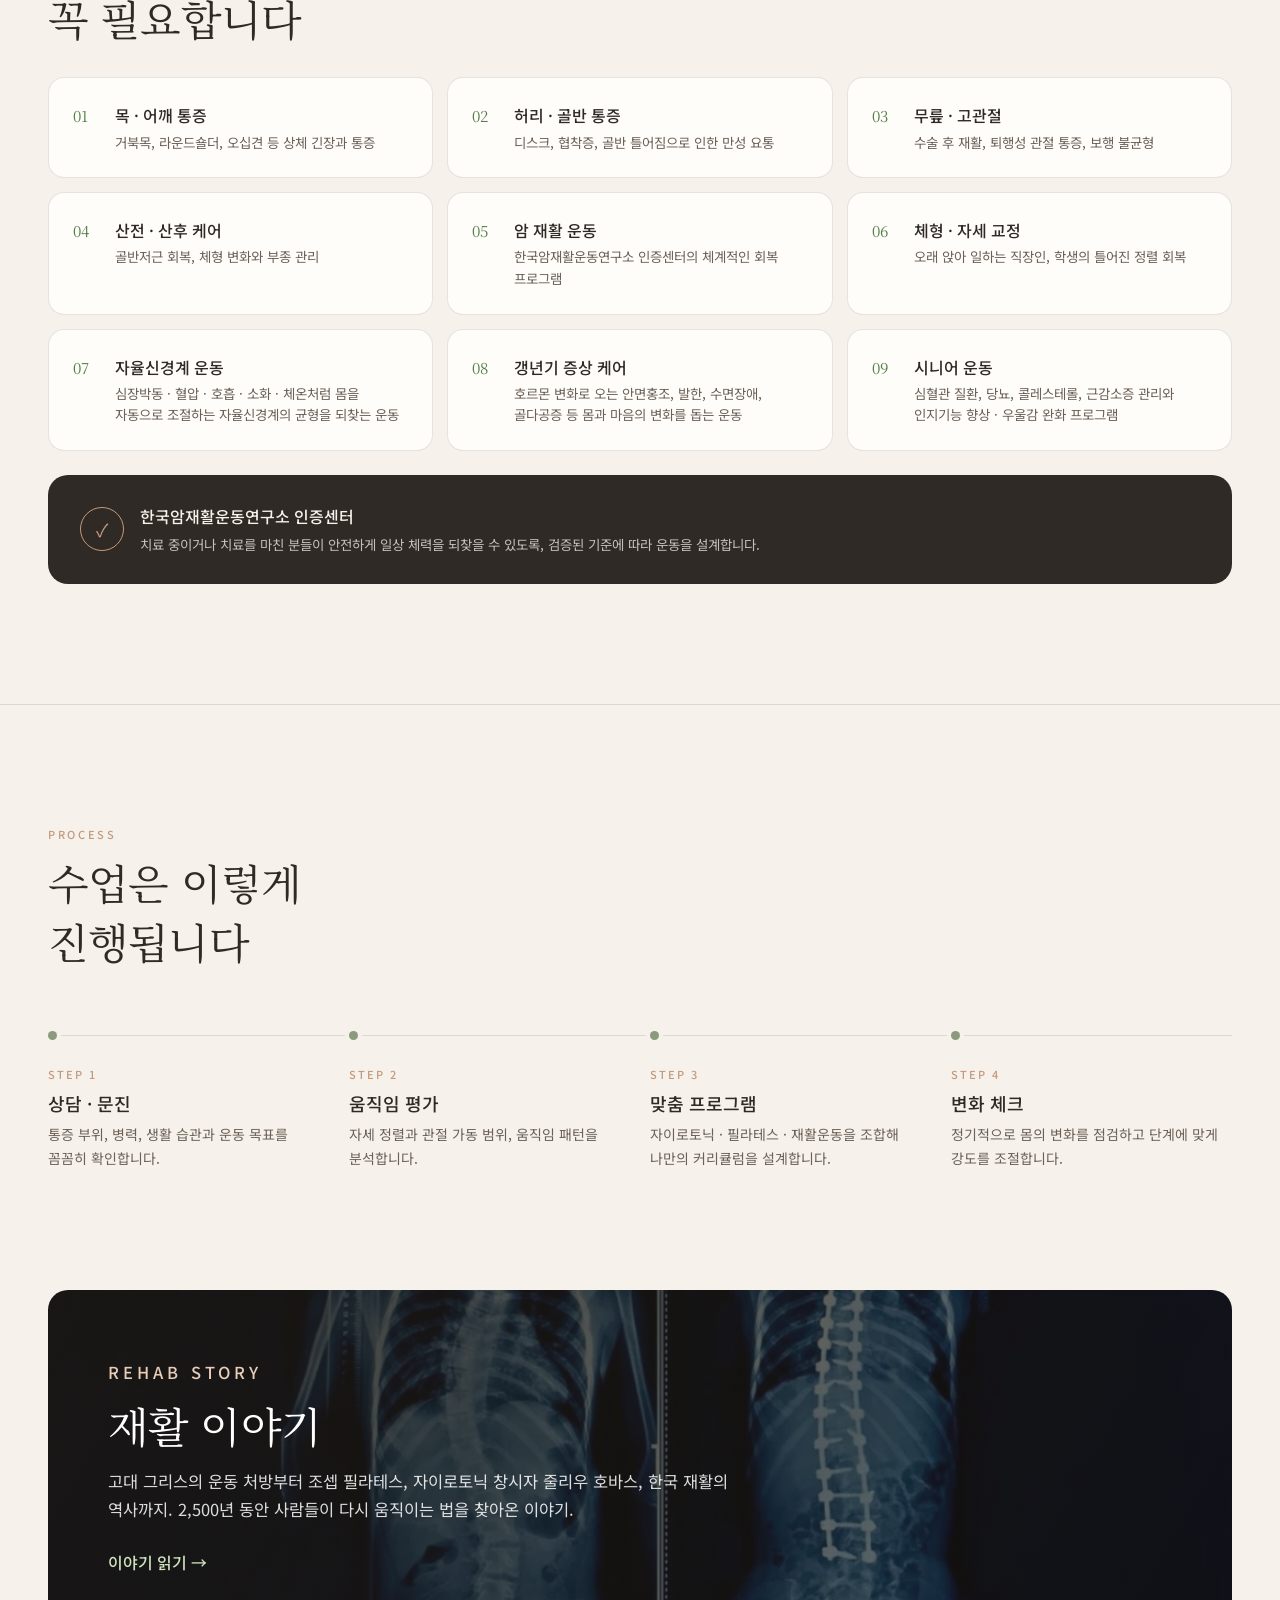
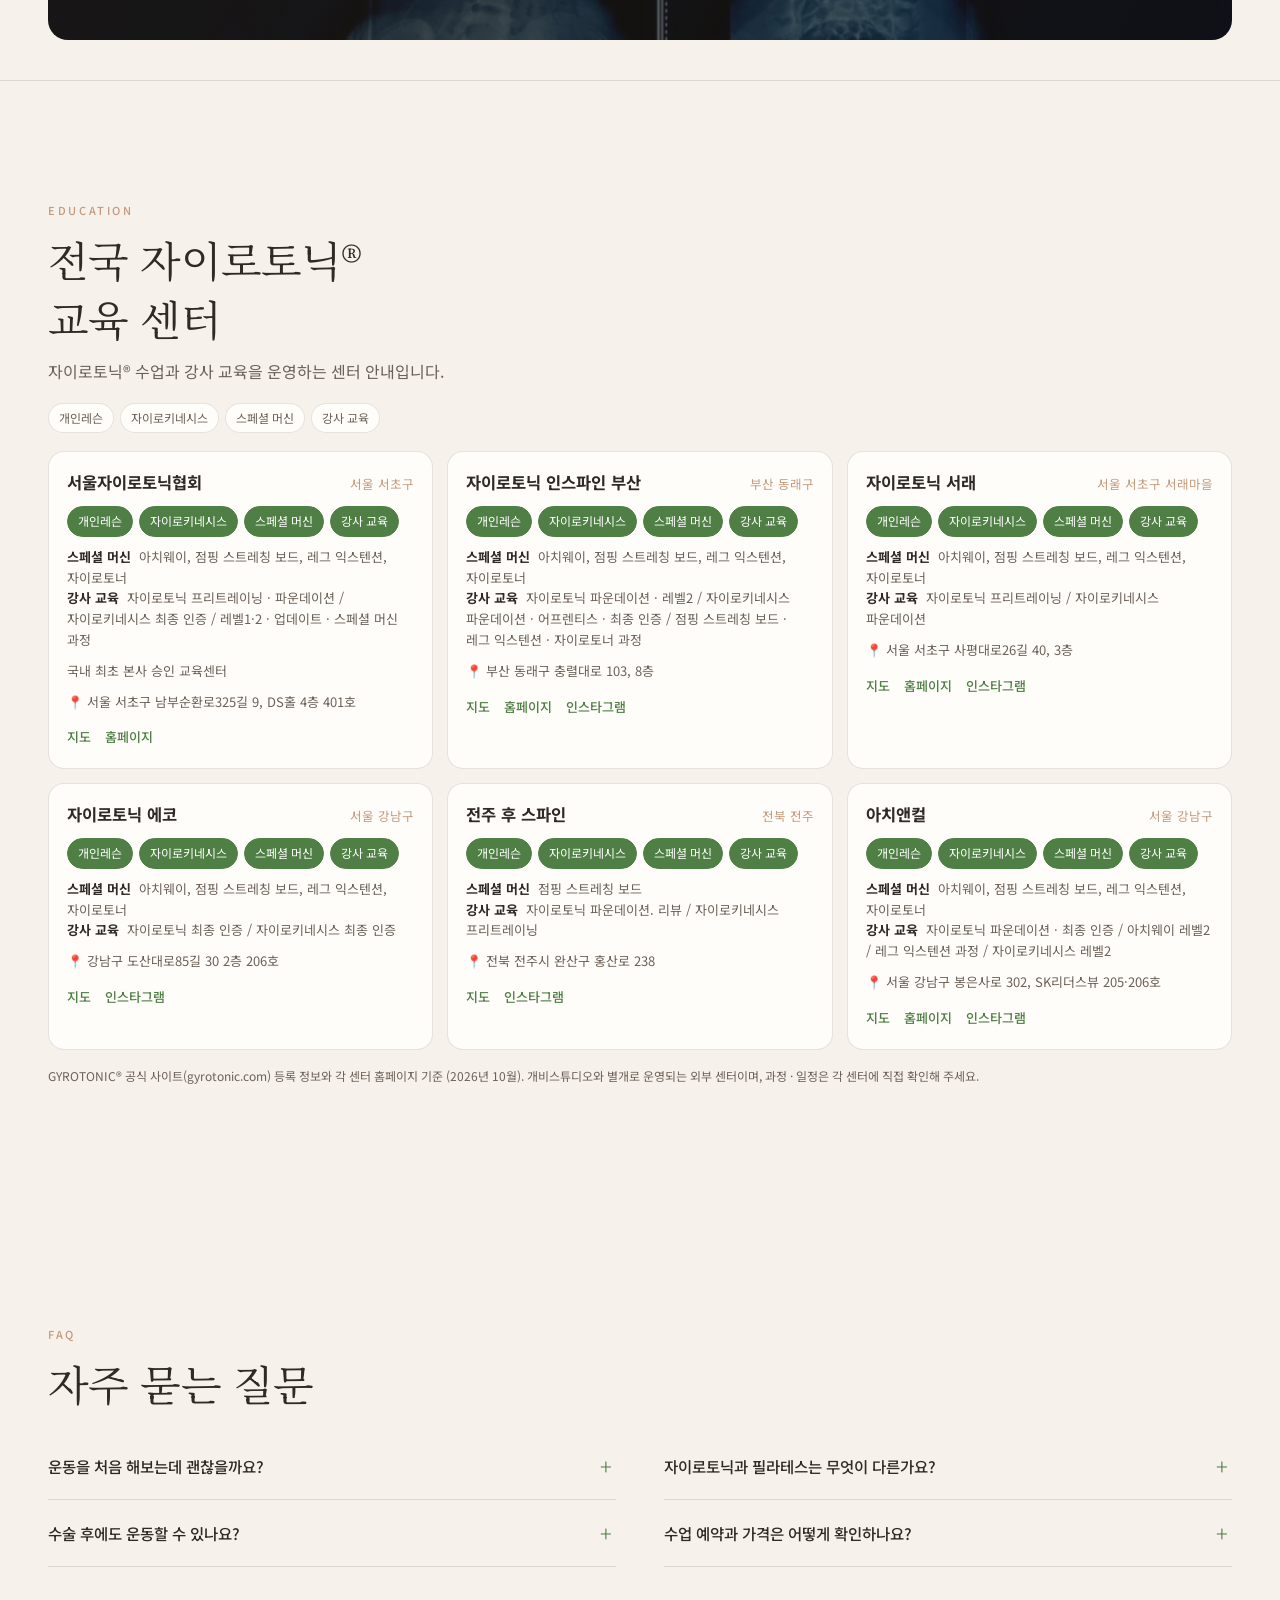
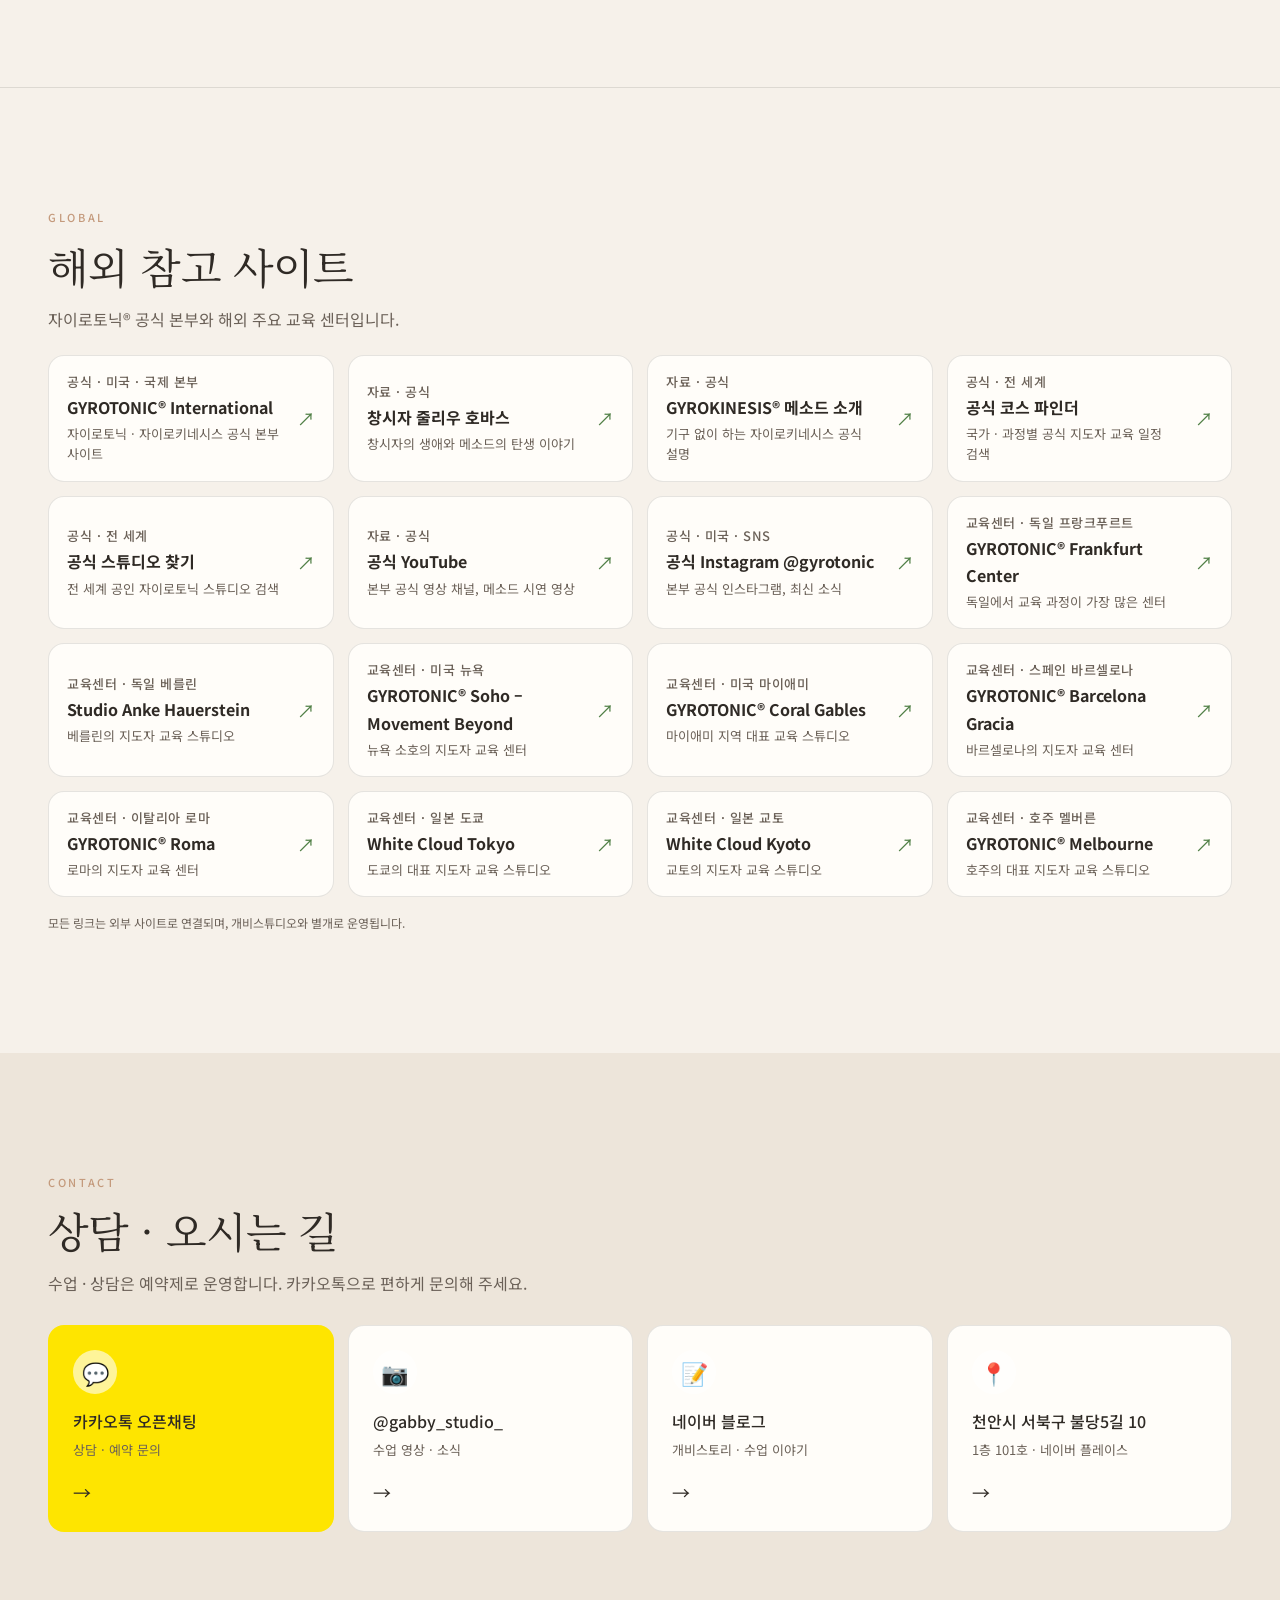
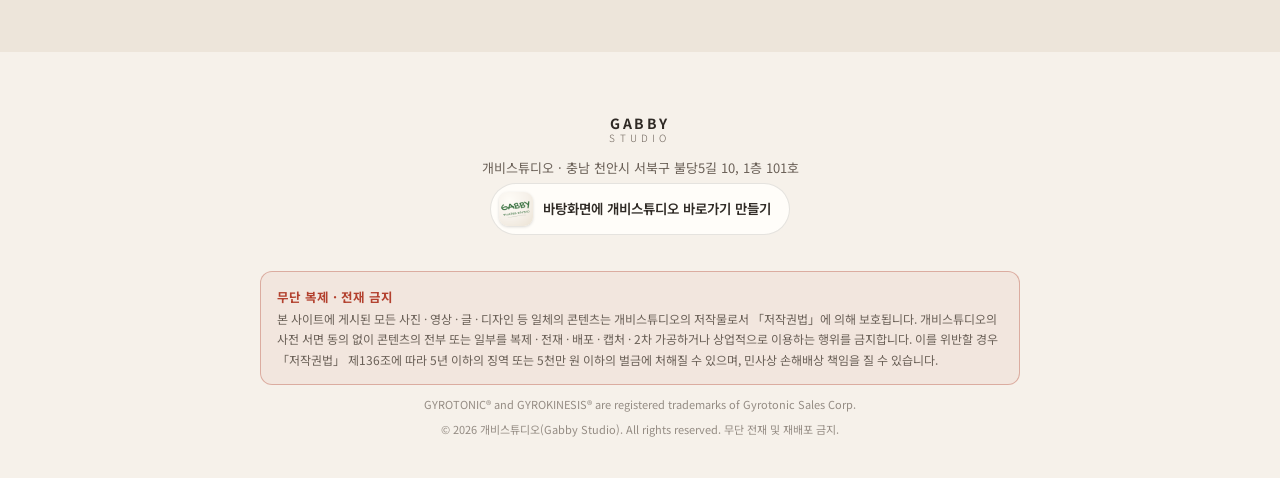
==== commit 57b19aea: "Security: only allow http(s) links from admin data (block javascript: URLs) Co-Authored-By: Claude O" ====
--- a/index.html
+++ b/index.html
@@ -351,8 +351,8 @@
   </div>
 
   <script src="script.js?v=202610162330"></script>
-  <script src="centers.js?v=202610162210"></script>
-  <script src="schedule.js?v=202610170100"></script>
+  <script src="centers.js?v=202610301200"></script>
+  <script src="schedule.js?v=202610301200"></script>
   <script src="refs.js?v=202610151909"></script>
 </body>
 </html>
